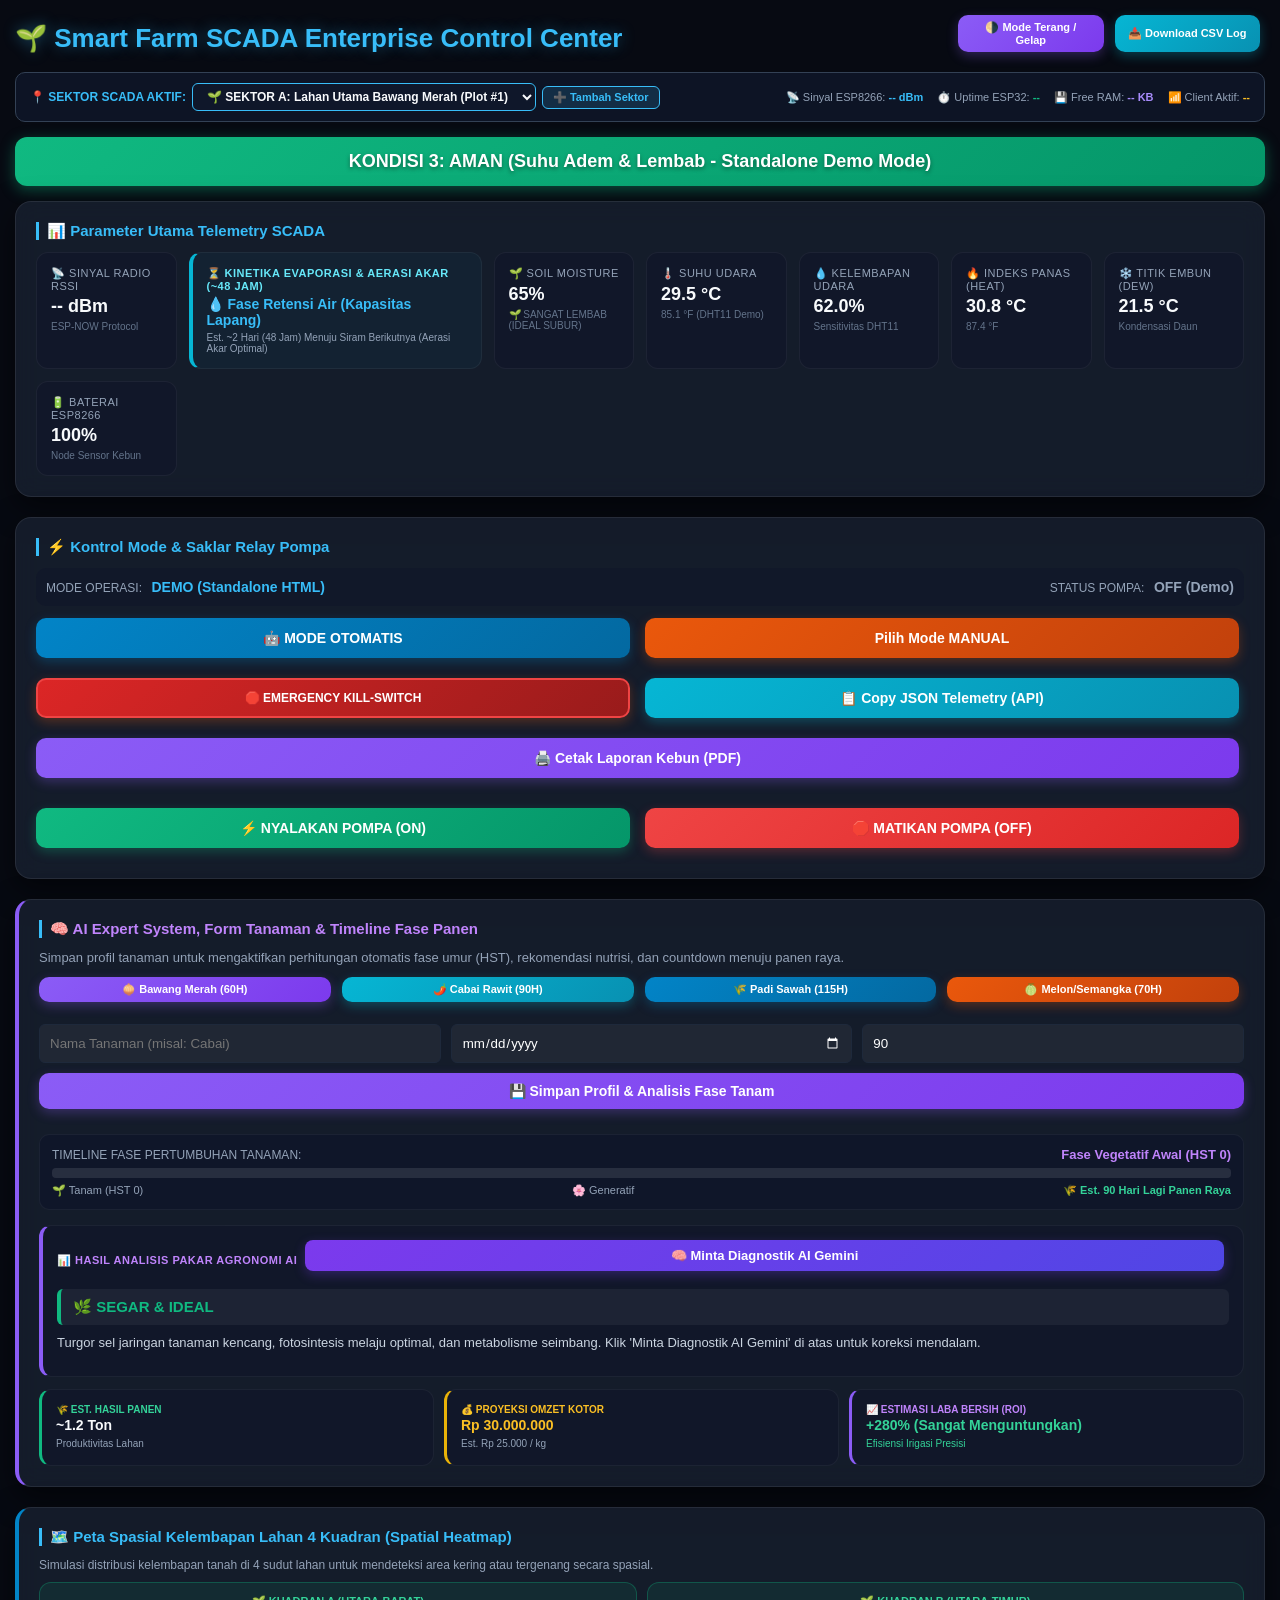
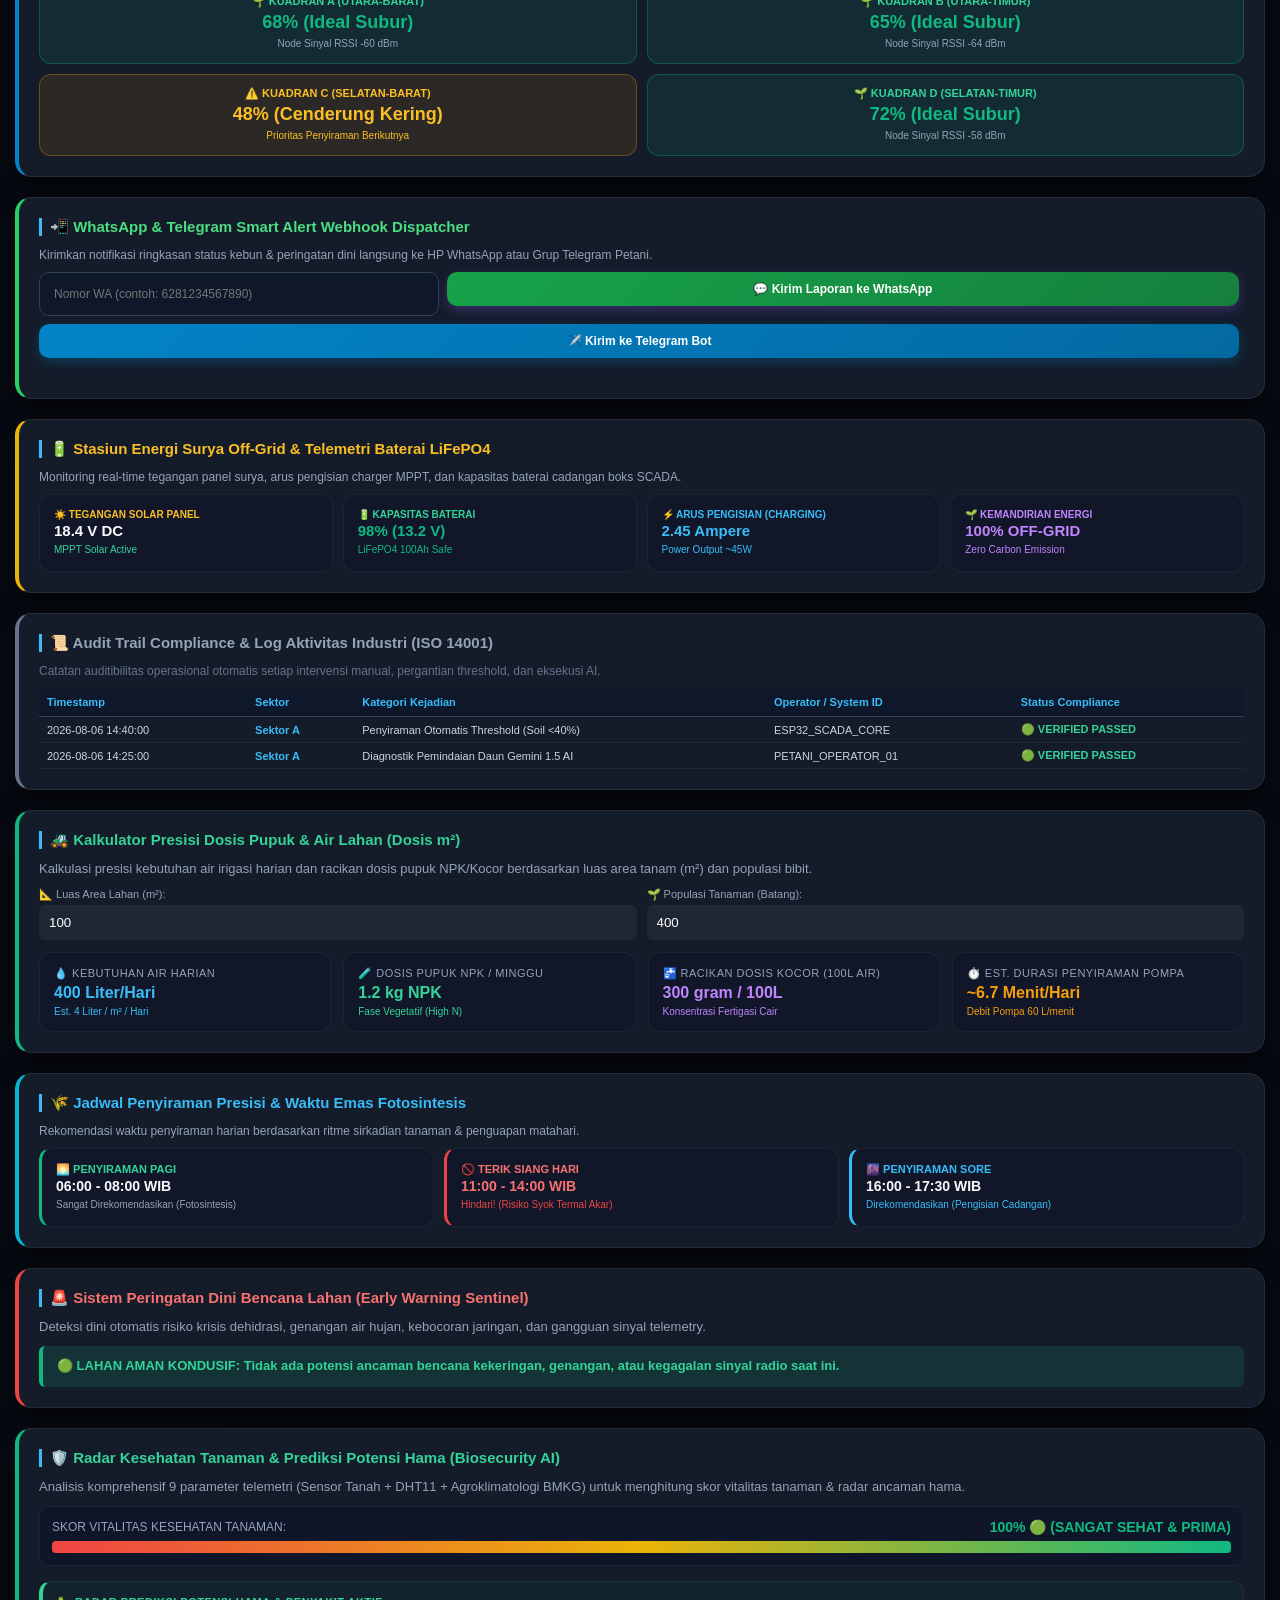
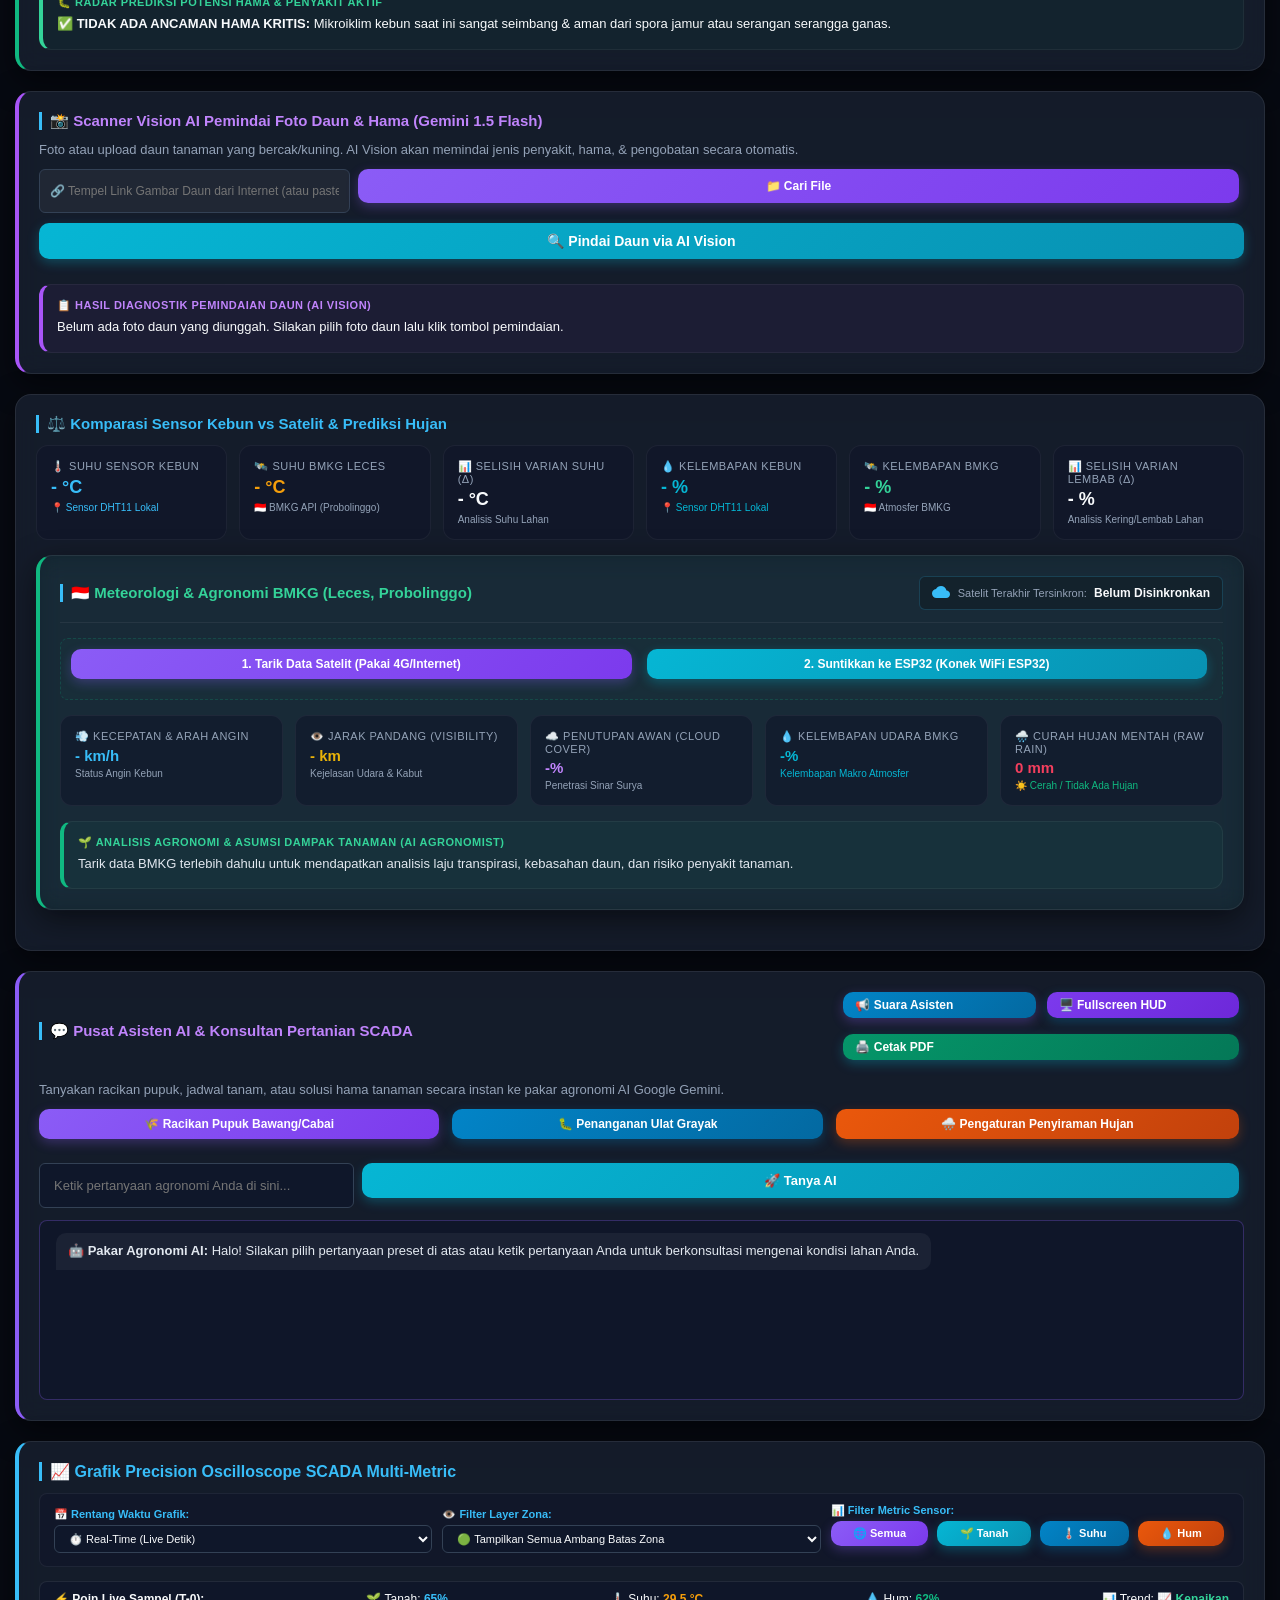
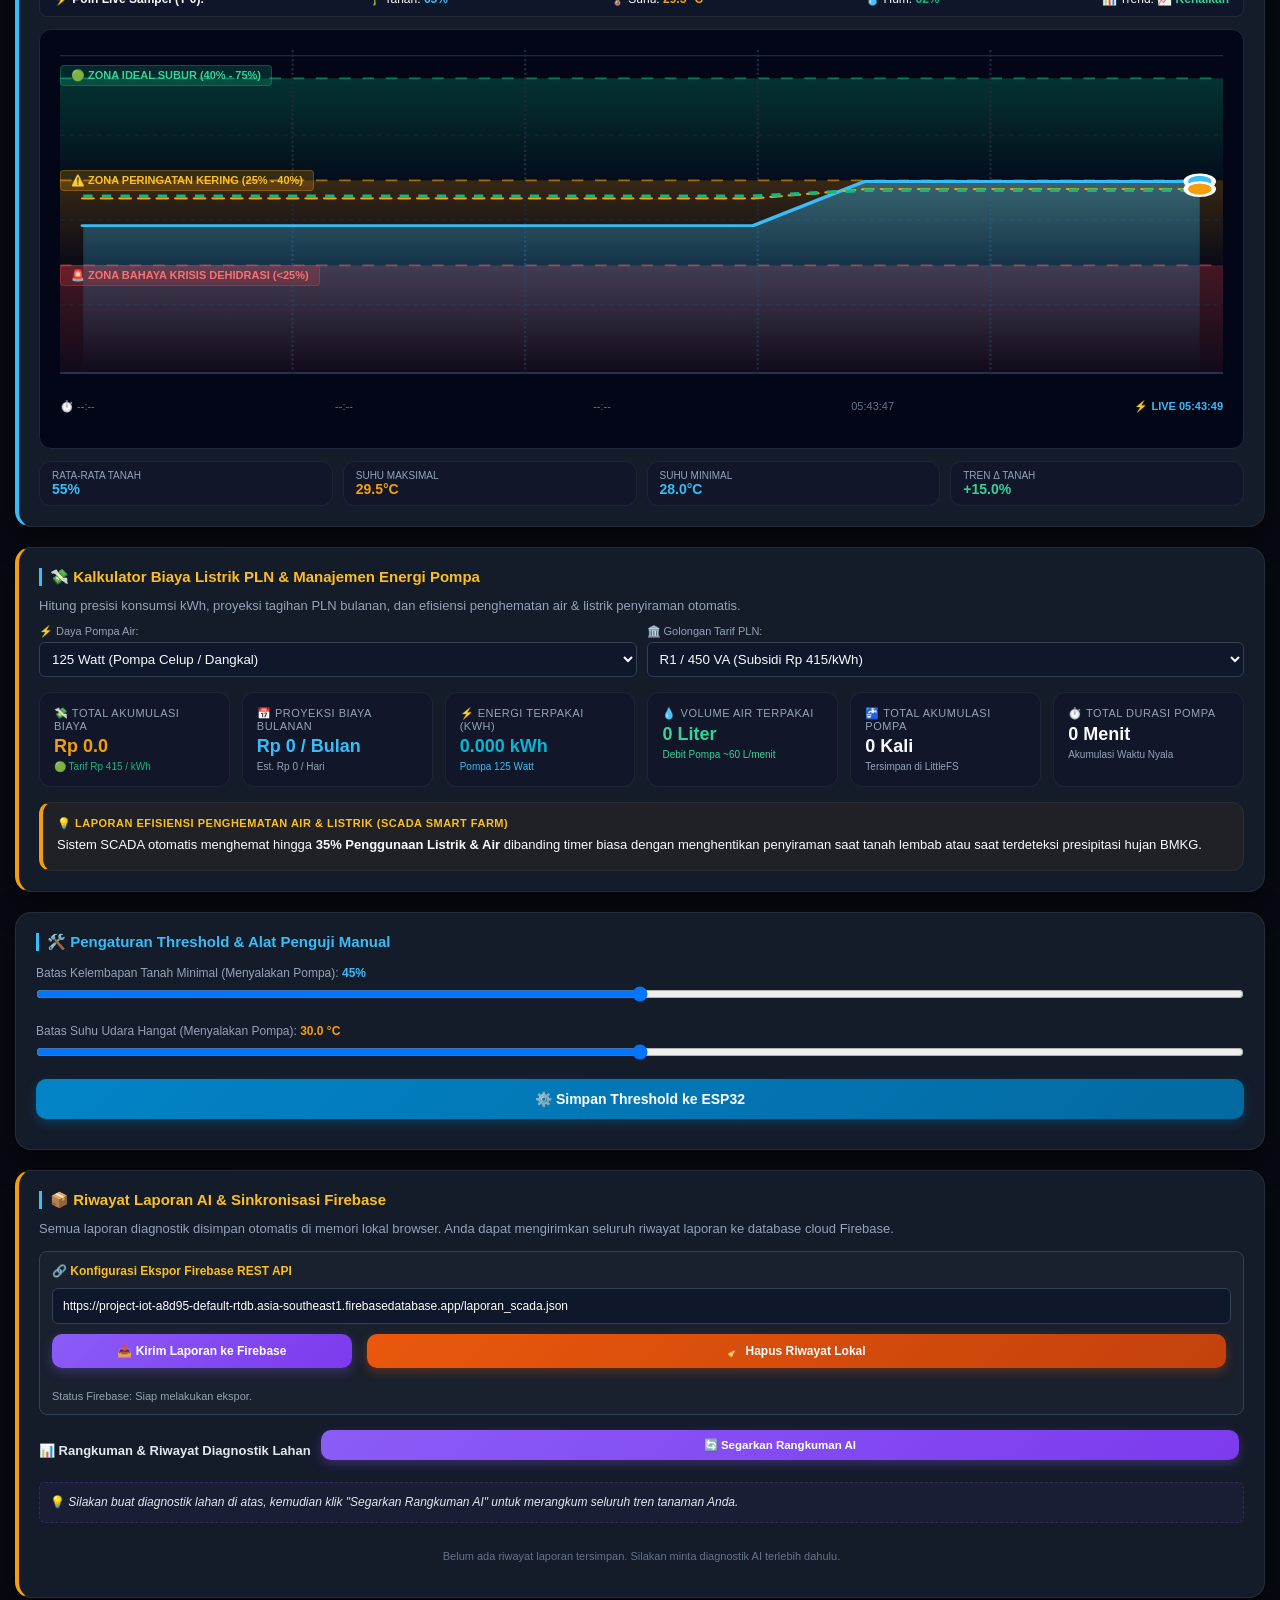
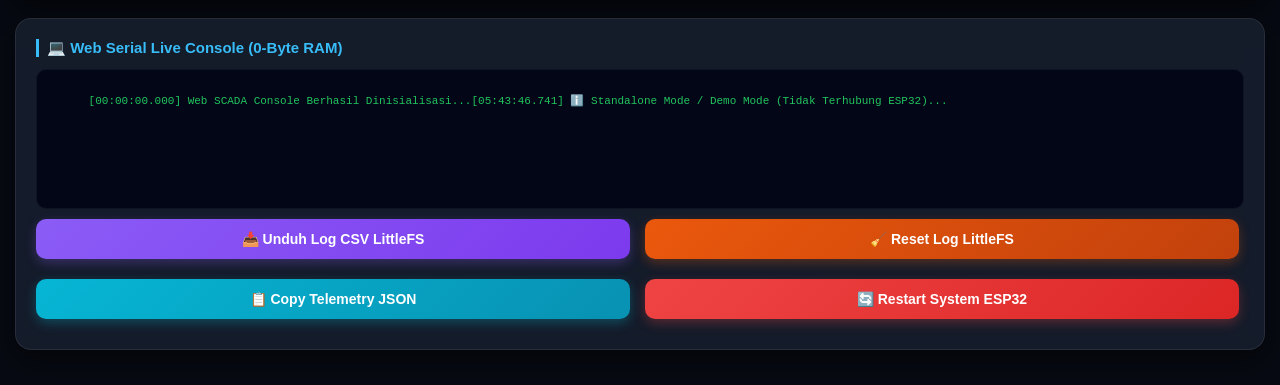
==== esp32_server_receiver/index.html @ 593ab926 "feat: update SCADA chart height, real-time X-axis timestamps, and AI weather comparison" ====
<!DOCTYPE html>
<html lang="id">

<head>
  <meta charset="UTF-8">
  <meta name="viewport" content="width=device-width, initial-scale=1.0">
  <title>Smart Farm SCADA Enterprise Control Center</title>
  <style>
    * {
      box-sizing: border-box;
      margin: 0;
      padding: 0;
      font-family: 'Segoe UI', Tahoma, sans-serif;
    }

    body {
      background: #070a12;
      color: #f8fafc;
      padding: 15px;
    }

    .card {
      background: rgba(30, 41, 59, 0.6);
      backdrop-filter: blur(12px);
      border: 1px solid rgba(255, 255, 255, 0.08);
      padding: 20px;
      border-radius: 16px;
      box-shadow: 0 10px 30px rgba(0, 0, 0, 0.5);
      margin-bottom: 20px;
    }

    h1 {
      color: #38bdf8;
      text-align: center;
      font-size: 26px;
      text-shadow: 0 0 15px rgba(56, 189, 248, 0.4);
      margin-bottom: 15px;
    }

    .value {
      font-size: 26px;
      font-weight: bold;
      color: #38bdf8;
    }

    .status {
      font-size: 18px;
      font-weight: bold;
      padding: 14px;
      border-radius: 12px;
      text-align: center;
      color: white;
      margin-bottom: 15px;
      text-shadow: 0 2px 4px rgba(0, 0, 0, 0.4);
    }

    .aman {
      background: linear-gradient(135deg, #10b981, #059669);
      box-shadow: 0 4px 15px rgba(16, 185, 129, 0.4);
    }

    select option {
      background-color: #0f172a !important;
      color: #f8fafc !important;
      padding: 10px;
    }

    .peringatan {
      background: linear-gradient(135deg, #f59e0b, #d97706);
      box-shadow: 0 4px 15px rgba(245, 158, 11, 0.4);
    }

    .bahaya {
      background: linear-gradient(135deg, #ef4444, #dc2626);
      box-shadow: 0 4px 15px rgba(239, 68, 68, 0.4);
    }

    .btn {
      padding: 12px 18px;
      border: none;
      border-radius: 10px;
      color: white;
      font-size: 14px;
      font-weight: bold;
      cursor: pointer;
      margin-right: 5px;
      margin-bottom: 10px;
      flex: 1 1 calc(50% - 10px);
      min-width: 120px;
      text-align: center;
      transition: all 0.2s;
      text-decoration: none;
      display: inline-block;
    }

    .btn:active {
      transform: scale(0.95);
    }

    .btn-on {
      background: linear-gradient(135deg, #10b981, #059669);
      box-shadow: 0 4px 12px rgba(16, 185, 129, 0.3);
    }

    .btn-off {
      background: linear-gradient(135deg, #ef4444, #dc2626);
      box-shadow: 0 4px 12px rgba(239, 68, 68, 0.3);
    }

    .btn-auto {
      background: linear-gradient(135deg, #0284c7, #0369a1);
      box-shadow: 0 4px 12px rgba(2, 132, 199, 0.3);
    }

    .btn-manual {
      background: linear-gradient(135deg, #ea580c, #c2410c);
      box-shadow: 0 4px 12px rgba(234, 88, 12, 0.3);
    }

    .btn-sat {
      background: linear-gradient(135deg, #8b5cf6, #7c3aed);
      box-shadow: 0 4px 12px rgba(139, 92, 246, 0.3);
    }

    .btn-sync {
      background: linear-gradient(135deg, #06b6d4, #0891b2);
      box-shadow: 0 4px 12px rgba(6, 182, 212, 0.3);
    }

    .stat-grid {
      display: grid;
      grid-template-columns: repeat(auto-fit, minmax(130px, 1fr));
      gap: 12px;
      margin-top: 10px;
    }

    .stat-box {
      background: rgba(15, 23, 42, 0.6);
      padding: 14px;
      border-radius: 12px;
      border: 1px solid rgba(255, 255, 255, 0.05);
    }

    .stat-label {
      font-size: 11px;
      color: #94a3b8;
      text-transform: uppercase;
      letter-spacing: 0.5px;
      margin-bottom: 4px;
    }

    .stat-val {
      font-size: 18px;
      font-weight: bold;
      color: #f8fafc;
    }

    .sub-note {
      font-size: 10px;
      color: #64748b;
      margin-top: 4px;
      display: block;
    }

    .section-title {
      font-size: 15px;
      font-weight: bold;
      color: #38bdf8;
      margin-bottom: 12px;
      border-left: 3px solid #38bdf8;
      padding-left: 8px;
    }

    .flex-container {
      display: flex;
      flex-wrap: wrap;
      gap: 10px;
    }

    .weather-widget {
      display: flex;
      align-items: center;
      gap: 15px;
      background: rgba(15, 23, 42, 0.8);
      padding: 12px;
      border-radius: 12px;
      border: 1px solid rgba(56, 189, 248, 0.2);
      margin-top: 10px;
    }

    .chart-box {
      background: rgba(2, 6, 23, 0.95);
      border-radius: 12px;
      padding: 20px;
      border: 1px solid #1e293b;
      margin-top: 10px;
      height: 380px !important;
      min-height: 380px !important;
      position: relative;
      overflow: hidden;
    }

    #scada-svg-chart {
      width: 100% !important;
      height: 340px !important;
      min-height: 340px !important;
      display: block;
    }

    svg {
      width: 100%;
      height: 100%;
      overflow: visible;
    }

    polyline.line-soil {
      fill: none;
      stroke: #38bdf8;
      stroke-width: 2.5;
      stroke-linecap: round;
      stroke-linejoin: round;
    }

    polyline.line-temp {
      fill: none;
      stroke: #f59e0b;
      stroke-width: 2;
      stroke-linecap: round;
      stroke-linejoin: round;
      stroke-dasharray: 4;
    }

    @keyframes blink {
      0% {
        opacity: 1;
      }

      50% {
        opacity: 0.3;
      }

      100% {
        opacity: 1;
      }
    }

    .waiting-blink {
      animation: blink 1.2s infinite;
      background: linear-gradient(135deg, #f59e0b, #d97706);
    }

    .error-blink {
      animation: blink 0.5s infinite;
      background: linear-gradient(135deg, #ef4444, #991b1b);
    }

    @keyframes rain {
      0% {
        transform: translateY(0);
        opacity: 1;
      }

      100% {
        transform: translateY(6px);
        opacity: 0;
      }
    }

    .rain-drop {
      animation: rain 0.8s infinite linear;
      fill: #38bdf8;
    }

    .sun-icon {
      fill: #f59e0b;
      width: 40px;
      height: 40px;
    }

    .cloud-icon {
      fill: #94a3b8;
      width: 40px;
      height: 40px;
    }

    .progress-bar-bg {
      width: 100%;
      height: 8px;
      background: rgba(255, 255, 255, 0.1);
      border-radius: 4px;
      overflow: hidden;
      margin-top: 4px;
    }

    .progress-bar-fill {
      height: 100%;
      background: linear-gradient(90deg, #38bdf8, #10b981);
      transition: width 0.3s;
    }

    body.light-mode {
      background-color: #f8fafc !important;
      color: #0f172a !important;
    }

    body.light-mode .card {
      background: #ffffff !important;
      color: #0f172a !important;
      border: 1px solid #cbd5e1 !important;
      box-shadow: 0 4px 12px rgba(0, 0, 0, 0.05) !important;
    }

    body.light-mode .stat-box {
      background: #f1f5f9 !important;
      border: 1px solid #cbd5e1 !important;
    }

    body.light-mode .chart-box {
      background: #ffffff !important;
      border: 1px solid #cbd5e1 !important;
    }
  </style>
</head>

<body>
  <div
    style="display:flex; justify-content:space-between; align-items:center; flex-wrap:wrap; gap:10px; margin-bottom:10px;">
    <h1 style="margin:0;">🌱 Smart Farm SCADA Enterprise Control Center</h1>
    <div style="display:flex; gap:6px;">
      <button class="btn btn-sat" onclick="toggleTheme()" style="padding:6px 12px; font-size:11px;">🌗 Mode Terang /
        Gelap</button>
      <button class="btn btn-sync" onclick="exportTelemetryCSV()" style="padding:6px 12px; font-size:11px;">📥 Download
        CSV Log</button>
    </div>
  </div>

  <div
    style="background:rgba(15,23,42,0.8); border:1px solid #334155; padding:10px 14px; border-radius:10px; margin-bottom:15px; display:flex; justify-content:space-between; align-items:center; flex-wrap:wrap; gap:10px;">
    <div
      style="font-size:12px; font-weight:bold; color:#38bdf8; display:flex; align-items:center; flex-wrap:wrap; gap:6px; flex:1;">
      <span style="white-space:nowrap;">📍 SEKTOR SCADA AKTIF:</span>
      <select id="scada-sector-select" onchange="switchSCADASector(this.value)"
        style="background:#0f172a; color:#f8fafc; border:1px solid #38bdf8; padding:5px 10px; border-radius:6px; font-size:12px; font-weight:bold; cursor:pointer;">
        <option value="A">🌱 SEKTOR A: Lahan Utama Bawang Merah (Plot #1)</option>
        <option value="B">🌶️ SEKTOR B: Greenhouse Cabai Rawit (Plot #2)</option>
        <option value="C">🍈 SEKTOR C: Pembibitan Melon (Plot #3)</option>
        <option value="D">🌾 SEKTOR D: Sawah Padi Terbuka (Plot #4)</option>
      </select>
      <button onclick="document.getElementById('add-sector-panel').scrollIntoView({behavior:'smooth'})"
        style="background:rgba(56,189,248,0.15); color:#38bdf8; border:1px solid #38bdf8; padding:4px 10px; border-radius:6px; font-size:11px; font-weight:bold; cursor:pointer;">➕
        Tambah Sektor</button>
    </div>
    <div style="display:flex; gap:14px; font-size:11px; color:#94a3b8; align-items:center; flex-wrap:wrap;">
      <span>📡 Sinyal ESP8266: <b style="color:#38bdf8;" id="top-rssi-val">-- dBm</b></span>
      <span>⏱️ Uptime ESP32: <b style="color:#10b981;" id="top-uptime-val">--</b></span>
      <span>💾 Free RAM: <b style="color:#a78bfa;" id="top-heap-val">-- KB</b></span>
      <span>📶 Client Aktif: <b style="color:#fbbf24;" id="top-clients-val">--</b></span>
    </div>
  </div>

  <div id="status-box" class="status aman">KONDISI 3: AMAN (Suhu Adem & Lembab)</div>

  <div class="card">
    <div class="section-title">📊 Parameter Utama Telemetry SCADA</div>
    <div class="stat-grid">
      <div class="stat-box">
        <div class="stat-label">📡 Sinyal Radio RSSI</div>
        <div class="stat-val" id="rssi-val">-- dBm</div>
        <span class="sub-note" id="rssi-quality">ESP-NOW Protocol</span>
      </div>
      <div class="stat-box"
        style="grid-column: span 2; border-left: 4px solid #06b6d4; background:rgba(6,182,212,0.05);">
        <div class="stat-label" style="color:#67e8f9; font-weight:bold;">⏳ Kinetika Evaporasi & Aerasi Akar (~48 Jam)
        </div>
        <div class="stat-val" id="soil-drying-cycle-val" style="color:#38bdf8; font-size:14px; margin-top:2px;">💧 Fase
          Retensi Air (Kapasitas Lapang)</div>
        <span class="sub-note" id="soil-drying-note" style="color:#94a3b8; margin-top:4px;">Est. ~2 Hari (48 Jam) Menuju
          Siram Berikutnya (Aerasi Akar Optimal)</span>
      </div>
      <div class="stat-box">
        <div class="stat-label">🌱 Soil Moisture</div>
        <div class="stat-val" id="soil-val">--%</div>
        <span class="sub-note" id="soil-cat">Membaca Sensor...</span>
      </div>
      <div class="stat-box">
        <div class="stat-label">🌡️ Suhu Udara</div>
        <div class="stat-val" id="suhu-val">-- &deg;C</div>
        <span class="sub-note" id="suhu-f-val">-- &deg;F (DHT11)</span>
      </div>
      <div class="stat-box">
        <div class="stat-label">💧 Kelembapan Udara</div>
        <div class="stat-val" id="hum-val">--%</div>
        <span class="sub-note">Sensitivitas DHT11</span>
      </div>
      <div class="stat-box">
        <div class="stat-label">🔥 Indeks Panas (Heat)</div>
        <div class="stat-val" id="heat-val">-- &deg;C</div>
        <span class="sub-note" id="heat-f-val">-- &deg;F (Terasa)</span>
      </div>
      <div class="stat-box">
        <div class="stat-label">❄️ Titik Embun (Dew)</div>
        <div class="stat-val" id="dew-val">-- &deg;C</div>
        <span class="sub-note">Kondensasi Daun</span>
      </div>
      <div class="stat-box">
        <div class="stat-label">🔋 Baterai ESP8266</div>
        <div class="stat-val" id="bat-val">--%</div>
        <span class="sub-note">Node Sensor Kebun</span>
      </div>
    </div>
  </div>

  <div class="card">
    <div class="section-title">⚡ Kontrol Mode & Saklar Relay Pompa</div>

    <div
      style="display:flex; justify-content:space-between; align-items:center; margin-bottom:12px; background:rgba(15,23,42,0.6); padding:10px; border-radius:10px;">
      <div>
        <span style="font-size:12px; color:#94a3b8;">MODE OPERASI:</span>
        <b id="mode-text" style="font-size:14px; margin-left:5px;">--</b>
      </div>
      <div>
        <span style="font-size:12px; color:#94a3b8;">STATUS POMPA:</span>
        <b id="relay-text" style="font-size:14px; margin-left:5px;">--</b>
      </div>
    </div>

    <div class="flex-container">
      <button class="btn btn-auto" id="btn-mode-auto" onclick="setMode('auto')">🤖 MODE OTOMATIS</button>
      <button id="btn-mode-manual" class="btn btn-manual" onclick="setMode('manual')">Pilih Mode MANUAL</button>
      <button class="btn btn-manual" onclick="triggerEmergencyKillSwitch()"
        style="padding:10px 16px; font-size:12px; font-weight:bold; background:linear-gradient(135deg, #dc2626, #991b1b); border:2px solid #ef4444; cursor:pointer;">🛑
        EMERGENCY KILL-SWITCH</button>
      <button class="btn btn-sync" onclick="copyTelemetryJSON()">📋 Copy JSON Telemetry (API)</button>
      <button class="btn btn-sat" onclick="window.print()">🖨️ Cetak Laporan Kebun (PDF)</button>
    </div>

    <div id="manual-controls" class="flex-container"
      style="margin-top: 10px; border-t: 1px dashed rgba(255,255,255,0.1); padding-top: 10px;">
      <button class="btn btn-on" onclick="toggleRelay('on')">⚡ NYALAKAN POMPA (ON)</button>
      <button class="btn btn-off" onclick="toggleRelay('off')">🛑 MATIKAN POMPA (OFF)</button>
    </div>
  </div>

  <div class="card" style="border-left: 4px solid #8b5cf6;">
    <div class="section-title" style="color:#c084fc;">🧠 AI Expert System, Form Tanaman & Timeline Fase Panen</div>
    <div style="font-size:13px; color:#94a3b8; margin-bottom:12px;">
      Simpan profil tanaman untuk mengaktifkan perhitungan otomatis fase umur (HST), rekomendasi nutrisi, dan countdown
      menuju panen raya.
    </div>

    <div style="display:flex; gap:6px; flex-wrap:wrap; margin-bottom:12px;">
      <button class="btn btn-sat" onclick="applyCropPreset('🧅 Bawang Merah', 60)"
        style="padding:6px 10px; font-size:11px; flex:1 1 120px; text-align:center;">🧅 Bawang Merah (60H)</button>
      <button class="btn btn-sync" onclick="applyCropPreset('🌶️ Cabai Rawit', 90)"
        style="padding:6px 10px; font-size:11px; flex:1 1 120px; text-align:center;">🌶️ Cabai Rawit (90H)</button>
      <button class="btn btn-auto" onclick="applyCropPreset('🌾 Padi Sawah', 115)"
        style="padding:6px 10px; font-size:11px; flex:1 1 120px; text-align:center;">🌾 Padi Sawah (115H)</button>
      <button class="btn btn-manual" onclick="applyCropPreset('🍈 Melon / Semangka', 70)"
        style="padding:6px 10px; font-size:11px; flex:1 1 120px; text-align:center;">🍈 Melon/Semangka (70H)</button>
    </div>

    <div style="display:flex; flex-wrap:wrap; gap:10px; margin-bottom:10px;">
      <input type="text" id="plant-name" placeholder="Nama Tanaman (misal: Cabai)"
        style="flex:1 1 160px; min-width:140px; padding:10px; border-radius:6px; border:1px solid #1e293b; background:rgba(255,255,255,0.05); color:white; outline:none;">
      <input type="date" id="plant-date"
        style="flex:1 1 160px; min-width:140px; padding:10px; border-radius:6px; border:1px solid #1e293b; background:rgba(255,255,255,0.05); color:white; outline:none; color-scheme:dark;">
      <input type="number" id="plant-harvest-days" placeholder="Total Hari Panen (misal: 90)" value="90"
        style="flex:1 1 140px; min-width:120px; padding:10px; border-radius:6px; border:1px solid #1e293b; background:rgba(255,255,255,0.05); color:white; outline:none;">
    </div>
    <button class="btn btn-sat" onclick="savePlantData()" style="width:100%; font-weight:bold; padding:10px;">💾 Simpan
      Profil & Analisis Fase Tanam</button>

    <div
      style="margin-top:15px; background:rgba(15,23,42,0.8); padding:12px; border-radius:10px; border:1px solid rgba(255,255,255,0.05);">
      <div style="display:flex; justify-content:space-between; align-items:center; margin-bottom:6px;">
        <span style="font-size:12px; color:#94a3b8;">TIMELINE FASE PERTUMBUHAN TANAMAN:</span>
        <b id="crop-phase-badge" style="font-size:13px; color:#c084fc;">Fase Vegetatif Awal (HST 0)</b>
      </div>
      <div class="progress-bar-bg" style="height:10px;">
        <div id="crop-phase-bar" class="progress-bar-fill"
          style="width:0%; background:linear-gradient(90deg, #38bdf8, #8b5cf6, #10b981);"></div>
      </div>
      <div style="display:flex; justify-content:space-between; margin-top:6px; font-size:11px; color:#94a3b8;">
        <span>🌱 Tanam (HST 0)</span>
        <span>🌸 Generatif</span>
        <b id="crop-countdown-text" style="color:#34d399;">🌾 Est. 90 Hari Lagi Panen Raya</b>
      </div>
    </div>

    <div class="stat-box" style="margin-top:15px; border-left: 4px solid #8b5cf6; position: relative;">
      <div
        style="display:flex; justify-content:space-between; align-items:center; margin-bottom:8px; flex-wrap:wrap; gap:8px;">
        <div class="stat-label" style="color:#c084fc; font-weight:bold; margin:0;">📊 Hasil Analisis Pakar Agronomi AI
        </div>
        <button class="btn btn-sat" onclick="askDynamicAgronomyAnalysis()"
          style="padding:8px 16px; font-size:13px; font-weight:bold; cursor:pointer; background:linear-gradient(135deg, #7c3aed, #4f46e5); border:none; border-radius:8px; box-shadow: 0 4px 12px rgba(124, 58, 237, 0.3);">🧠
          Minta Diagnostik AI Gemini</button>
      </div>
      <div class="stat-val" id="ai-expert-result"
        style="font-size:13px; color:#f8fafc; font-weight:normal; line-height:1.6;">Belum ada data tanaman. Silakan isi
        form di atas, lalu klik <b>Minta Diagnostik AI Gemini</b> untuk analisis sensor real-time.</div>
    </div>

    <div style="display:grid; grid-template-columns: repeat(3, 1fr); gap:10px; margin-top:12px;">
      <div class="stat-box" style="border-left:3px solid #10b981;">
        <div style="font-size:10px; color:#34d399; font-weight:bold;">🌾 EST. HASIL PANEN</div>
        <div id="harvest-yield-val" style="font-size:14px; font-weight:bold; color:#f8fafc; margin-top:2px;">~1.2 Ton
        </div>
        <span style="font-size:10px; color:#94a3b8;">Produktivitas Lahan</span>
      </div>
      <div class="stat-box" style="border-left:3px solid #eab308;">
        <div style="font-size:10px; color:#fbbf24; font-weight:bold;">💰 PROYEKSI OMZET KOTOR</div>
        <div id="harvest-revenue-val" style="font-size:14px; font-weight:bold; color:#fbbf24; margin-top:2px;">Rp
          30.000.000</div>
        <span style="font-size:10px; color:#94a3b8;">Est. Rp 25.000 / kg</span>
      </div>
      <div class="stat-box" style="border-left:3px solid #8b5cf6;">
        <div style="font-size:10px; color:#c084fc; font-weight:bold;">📈 ESTIMASI LABA BERSIH (ROI)</div>
        <div id="harvest-profit-val" style="font-size:14px; font-weight:bold; color:#34d399; margin-top:2px;">+280%
          (Sangat Menguntungkan)</div>
        <span style="font-size:10px; color:#34d399;">Efisiensi Irigasi Presisi</span>
      </div>
    </div>
  </div>

  <div class="card" style="border-left: 4px solid #0284c7;">
    <div class="section-title" style="color:#38bdf8;">🗺️ Peta Spasial Kelembapan Lahan 4 Kuadran (Spatial Heatmap)
    </div>
    <div style="font-size:12px; color:#94a3b8; margin-bottom:10px;">
      Simulasi distribusi kelembapan tanah di 4 sudut lahan untuk mendeteksi area kering atau tergenang secara spasial.
    </div>

    <div style="display:grid; grid-template-columns: 1fr 1fr; gap:10px;">
      <div class="stat-box"
        style="background:rgba(16,185,129,0.1); border:1px solid rgba(16,185,129,0.3); text-align:center; padding:12px;">
        <div style="font-size:11px; color:#34d399; font-weight:bold;">🌱 KUADRAN A (UTARA-BARAT)</div>
        <div style="font-size:18px; font-weight:bold; color:#10b981; margin-top:4px;">68% (Ideal Subur)</div>
        <span style="font-size:10px; color:#94a3b8;">Node Sinyal RSSI -60 dBm</span>
      </div>

      <div class="stat-box"
        style="background:rgba(16,185,129,0.1); border:1px solid rgba(16,185,129,0.3); text-align:center; padding:12px;">
        <div style="font-size:11px; color:#34d399; font-weight:bold;">🌱 KUADRAN B (UTARA-TIMUR)</div>
        <div style="font-size:18px; font-weight:bold; color:#10b981; margin-top:4px;">65% (Ideal Subur)</div>
        <span style="font-size:10px; color:#94a3b8;">Node Sinyal RSSI -64 dBm</span>
      </div>

      <div class="stat-box"
        style="background:rgba(245,158,11,0.1); border:1px solid rgba(245,158,11,0.3); text-align:center; padding:12px;">
        <div style="font-size:11px; color:#fbbf24; font-weight:bold;">⚠️ KUADRAN C (SELATAN-BARAT)</div>
        <div style="font-size:18px; font-weight:bold; color:#fbbf24; margin-top:4px;">48% (Cenderung Kering)</div>
        <span style="font-size:10px; color:#fbbf24;">Prioritas Penyiraman Berikutnya</span>
      </div>

      <div class="stat-box"
        style="background:rgba(16,185,129,0.1); border:1px solid rgba(16,185,129,0.3); text-align:center; padding:12px;">
        <div style="font-size:11px; color:#34d399; font-weight:bold;">🌱 KUADRAN D (SELATAN-TIMUR)</div>
        <div style="font-size:18px; font-weight:bold; color:#10b981; margin-top:4px;">72% (Ideal Subur)</div>
        <span style="font-size:10px; color:#94a3b8;">Node Sinyal RSSI -58 dBm</span>
      </div>
    </div>
  </div>

  <div class="card" style="border-left: 4px solid #25d366;">
    <div class="section-title" style="color:#4ade80;">📲 WhatsApp & Telegram Smart Alert Webhook Dispatcher</div>
    <div style="font-size:12px; color:#94a3b8; margin-bottom:10px;">
      Kirimkan notifikasi ringkasan status kebun & peringatan dini langsung ke HP WhatsApp atau Grup Telegram Petani.
    </div>

    <div style="display:flex; gap:8px; flex-wrap:wrap; margin-bottom:10px;">
      <input type="text" id="wa-phone-number" placeholder="Nomor WA (contoh: 6281234567890)"
        style="flex:1 1 200px; padding:10px 14px; border-radius:10px; border:1px solid #334155; background:#0f172a; color:white; font-size:12px; outline:none;">
      <button class="btn btn-sat" onclick="sendWhatsAppAlert()"
        style="padding:10px 16px; font-size:12px; font-weight:bold; background:linear-gradient(135deg, #16a34a, #15803d); border:none; cursor:pointer; border-radius:10px;">💬
        Kirim Laporan ke WhatsApp</button>
      <button class="btn btn-auto" onclick="sendTelegramAlert()"
        style="padding:10px 16px; font-size:12px; font-weight:bold; background:linear-gradient(135deg, #0284c7, #0369a1); border:none; cursor:pointer; border-radius:10px;">✈️
        Kirim ke Telegram Bot</button>
    </div>
  </div>

  <div class="card" style="border-left: 4px solid #eab308;">
    <div class="section-title" style="color:#fbbf24;">🔋 Stasiun Energi Surya Off-Grid & Telemetri Baterai LiFePO4</div>
    <div style="font-size:12px; color:#94a3b8; margin-bottom:10px;">
      Monitoring real-time tegangan panel surya, arus pengisian charger MPPT, dan kapasitas baterai cadangan boks SCADA.
    </div>

    <div style="display:grid; grid-template-columns: repeat(4, 1fr); gap:10px;">
      <div class="stat-box">
        <div style="font-size:10px; color:#fbbf24; font-weight:bold;">☀️ TEGANGAN SOLAR PANEL</div>
        <div style="font-size:15px; font-weight:bold; color:#f8fafc; margin-top:2px;">18.4 V DC</div>
        <span style="font-size:10px; color:#34d399;">MPPT Solar Active</span>
      </div>

      <div class="stat-box">
        <div style="font-size:10px; color:#34d399; font-weight:bold;">🔋 KAPASITAS BATERAI</div>
        <div style="font-size:15px; font-weight:bold; color:#10b981; margin-top:2px;">98% (13.2 V)</div>
        <span style="font-size:10px; color:#10b981;">LiFePO4 100Ah Safe</span>
      </div>

      <div class="stat-box">
        <div style="font-size:10px; color:#38bdf8; font-weight:bold;">⚡ ARUS PENGISIAN (CHARGING)</div>
        <div style="font-size:15px; font-weight:bold; color:#38bdf8; margin-top:2px;">2.45 Ampere</div>
        <span style="font-size:10px; color:#38bdf8;">Power Output ~45W</span>
      </div>

      <div class="stat-box">
        <div style="font-size:10px; color:#c084fc; font-weight:bold;">🌱 KEMANDIRIAN ENERGI</div>
        <div style="font-size:15px; font-weight:bold; color:#c084fc; margin-top:2px;">100% OFF-GRID</div>
        <span style="font-size:10px; color:#c084fc;">Zero Carbon Emission</span>
      </div>
    </div>
  </div>

  <div class="card" style="border-left: 4px solid #64748b;">
    <div class="section-title" style="color:#94a3b8;">📜 Audit Trail Compliance & Log Aktivitas Industri (ISO 14001)
    </div>
    <div style="font-size:12px; color:#64748b; margin-bottom:10px;">
      Catatan auditibilitas operasional otomatis setiap intervensi manual, pergantian threshold, dan eksekusi AI.
    </div>

    <div style="overflow-x:auto;">
      <table style="width:100%; border-collapse:collapse; font-size:11px; color:#cbd5e1; text-align:left;">
        <thead>
          <tr style="background:#0f172a; border-bottom:1px solid #334155; color:#38bdf8;">
            <th style="padding:8px;">Timestamp</th>
            <th style="padding:8px;">Sektor</th>
            <th style="padding:8px;">Kategori Kejadian</th>
            <th style="padding:8px;">Operator / System ID</th>
            <th style="padding:8px;">Status Compliance</th>
          </tr>
        </thead>
        <tbody id="audit-log-body">
          <tr style="border-bottom:1px solid rgba(255,255,255,0.05);">
            <td style="padding:6px 8px;">2026-08-06 14:40:00</td>
            <td style="padding:6px 8px; color:#38bdf8; font-weight:bold;">Sektor A</td>
            <td style="padding:6px 8px;">Penyiraman Otomatis Threshold (Soil &lt;40%)</td>
            <td style="padding:6px 8px;">ESP32_SCADA_CORE</td>
            <td style="padding:6px 8px; color:#34d399; font-weight:bold;">🟢 VERIFIED PASSED</td>
          </tr>
          <tr style="border-bottom:1px solid rgba(255,255,255,0.05);">
            <td style="padding:6px 8px;">2026-08-06 14:25:00</td>
            <td style="padding:6px 8px; color:#38bdf8; font-weight:bold;">Sektor A</td>
            <td style="padding:6px 8px;">Diagnostik Pemindaian Daun Gemini 1.5 AI</td>
            <td style="padding:6px 8px;">PETANI_OPERATOR_01</td>
            <td style="padding:6px 8px; color:#34d399; font-weight:bold;">🟢 VERIFIED PASSED</td>
          </tr>
        </tbody>
      </table>
    </div>
  </div>

  <div class="card" style="border-left: 4px solid #10b981;">
    <div class="section-title" style="color:#34d399;">🚜 Kalkulator Presisi Dosis Pupuk & Air Lahan (Dosis m²)</div>
    <div style="font-size:13px; color:#94a3b8; margin-bottom:12px;">
      Kalkulasi presisi kebutuhan air irigasi harian dan racikan dosis pupuk NPK/Kocor berdasarkan luas area tanam (m²)
      dan populasi bibit.
    </div>

    <div style="display:grid; grid-template-columns: 1fr 1fr; gap:10px; margin-bottom:12px;">
      <div>
        <span style="font-size:11px; color:#94a3b8; display:block; margin-bottom:4px;">📐 Luas Area Lahan (m²):</span>
        <input type="number" id="land-area" placeholder="Luas m² (misal: 100)" value="100"
          oninput="recalculateFertilizer()"
          style="width:100%; padding:9px; border-radius:6px; border:1px solid #1e293b; background:rgba(255,255,255,0.05); color:white; outline:none;">
      </div>
      <div>
        <span style="font-size:11px; color:#94a3b8; display:block; margin-bottom:4px;">🌱 Populasi Tanaman
          (Batang):</span>
        <input type="number" id="plant-population" placeholder="Populasi (misal: 400)" value="400"
          oninput="recalculateFertilizer()"
          style="width:100%; padding:9px; border-radius:6px; border:1px solid #1e293b; background:rgba(255,255,255,0.05); color:white; outline:none;">
      </div>
    </div>

    <div class="stat-grid">
      <div class="stat-box">
        <div class="stat-label">💧 Kebutuhan Air Harian</div>
        <div class="stat-val" id="land-water-val" style="color:#38bdf8; font-size:16px;">400 Liter/Hari</div>
        <span class="sub-note" style="color:#38bdf8;">Est. 4 Liter / m² / Hari</span>
      </div>

      <div class="stat-box">
        <div class="stat-label">🧪 Dosis Pupuk NPK / Minggu</div>
        <div class="stat-val" id="fertilizer-npk-val" style="color:#34d399; font-size:16px;">1.2 kg NPK</div>
        <span class="sub-note" id="npk-type-note" style="color:#34d399;">Fase Vegetatif (High N)</span>
      </div>

      <div class="stat-box">
        <div class="stat-label">🚰 Racikan Dosis Kocor (100L Air)</div>
        <div class="stat-val" id="fertilizer-kocor-val" style="color:#c084fc; font-size:16px;">300 gram / 100L</div>
        <span class="sub-note" id="fertilizer-kocor-val" style="color:#c084fc;">Konsentrasi Fertigasi Cair</span>
      </div>

      <div class="stat-box">
        <div class="stat-label">⏱️ Est. Durasi Penyiraman Pompa</div>
        <div class="stat-val" id="irrigation-time-val" style="color:#f59e0b; font-size:16px;">~6.7 Menit/Hari</div>
        <span class="sub-note" id="irrigation-time-val" style="color:#f59e0b;">Debit Pompa 60 L/menit</span>
      </div>
    </div>
  </div>

  <div class="card" style="border-left: 4px solid #06b6d4;">
    <div class="section-title" style="color:#38bdf8;">🌾 Jadwal Penyiraman Presisi & Waktu Emas Fotosintesis</div>
    <div style="font-size:12px; color:#94a3b8; margin-bottom:10px;">
      Rekomendasi waktu penyiraman harian berdasarkan ritme sirkadian tanaman & penguapan matahari.
    </div>

    <div style="display:grid; grid-template-columns: repeat(3, 1fr); gap:10px;">
      <div class="stat-box" style="border-left:3px solid #10b981;">
        <div style="font-size:11px; color:#34d399; font-weight:bold;">🌅 PENYIRAMAN PAGI</div>
        <div style="font-size:14px; font-weight:bold; color:#f8fafc; margin-top:2px;">06:00 - 08:00 WIB</div>
        <span style="font-size:10px; color:#94a3b8;">Sangat Direkomendasikan (Fotosintesis)</span>
      </div>

      <div class="stat-box" style="border-left:3px solid #ef4444;">
        <div style="font-size:11px; color:#f87171; font-weight:bold;">🚫 TERIK SIANG HARI</div>
        <div style="font-size:14px; font-weight:bold; color:#f87171; margin-top:2px;">11:00 - 14:00 WIB</div>
        <span style="font-size:10px; color:#ef4444;">Hindari! (Risiko Syok Termal Akar)</span>
      </div>

      <div class="stat-box" style="border-left:3px solid #38bdf8;">
        <div style="font-size:11px; color:#38bdf8; font-weight:bold;">🌆 PENYIRAMAN SORE</div>
        <div style="font-size:14px; font-weight:bold; color:#f8fafc; margin-top:2px;">16:00 - 17:30 WIB</div>
        <span style="font-size:10px; color:#38bdf8;">Direkomendasikan (Pengisian Cadangan)</span>
      </div>
    </div>
  </div>

  <div class="card" style="border-left: 4px solid #ef4444;">
    <div class="section-title" style="color:#f87171;">🚨 Sistem Peringatan Dini Bencana Lahan (Early Warning Sentinel)
    </div>
    <div style="font-size:13px; color:#94a3b8; margin-bottom:12px;">
      Deteksi dini otomatis risiko krisis dehidrasi, genangan air hujan, kebocoran jaringan, dan gangguan sinyal
      telemetry.
    </div>

    <div id="disaster-warning-box" style="font-size:13px; color:#f8fafc; line-height:1.6;">
      <div
        style="padding:10px 14px; background:rgba(16,185,129,0.15); border-left:4px solid #10b981; border-radius:6px; color:#34d399; font-weight:bold;">
        🟢 LAHAN AMAN KONDUSIF: Tidak ada potensi ancaman bencana kekeringan, genangan, atau kegagalan sinyal radio saat
        ini.
      </div>
    </div>
  </div>

  <div class="card" style="border-left: 4px solid #10b981;">
    <div class="section-title" style="color:#34d399;">🛡️ Radar Kesehatan Tanaman & Prediksi Potensi Hama (Biosecurity
      AI)</div>
    <div style="font-size:13px; color:#94a3b8; margin-bottom:12px;">
      Analisis komprehensif 9 parameter telemetri (Sensor Tanah + DHT11 + Agroklimatologi BMKG) untuk menghitung skor
      vitalitas tanaman & radar ancaman hama.
    </div>

    <div
      style="margin-bottom:15px; background:rgba(15,23,42,0.8); padding:12px; border-radius:10px; border:1px solid rgba(255,255,255,0.05);">
      <div style="display:flex; justify-content:space-between; align-items:center; margin-bottom:6px;">
        <span style="font-size:12px; color:#94a3b8;">SKOR VITALITAS KESEHATAN TANAMAN:</span>
        <b id="plant-health-score-badge" style="font-size:14px; color:#10b981;">100% (SEHAT PRIMA)</b>
      </div>
      <div class="progress-bar-bg" style="height:12px;">
        <div id="plant-health-score-bar" class="progress-bar-fill"
          style="width:100%; background:linear-gradient(90deg, #ef4444, #eab308, #10b981);"></div>
      </div>
    </div>

    <div class="stat-box" style="border-left: 4px solid #34d399; background:rgba(16,185,129,0.05);">
      <div class="stat-label" style="color:#34d399; font-weight:bold; margin-bottom:5px;">🐛 Radar Prediksi Potensi Hama
        & Penyakit Aktif</div>
      <div id="pest-radar-result" style="font-size:13px; color:#f8fafc; line-height:1.6;">
        Tarik data BMKG dan perbarui sensor untuk mengaktifkan radar prediksi hama mikroiklim.
      </div>
    </div>
  </div>

  <div class="card" style="border-left: 4px solid #a855f7;">
    <div class="section-title" style="color:#c084fc;">📸 Scanner Vision AI Pemindai Foto Daun & Hama (Gemini 1.5 Flash)
    </div>
    <div style="font-size:13px; color:#94a3b8; margin-bottom:12px;">
      Foto atau upload daun tanaman yang bercak/kuning. AI Vision akan memindai jenis penyakit, hama, & pengobatan
      secara otomatis.
    </div>

    <div style="display:flex; flex-direction:column; gap:10px; margin-bottom:15px;">
      <div style="display:flex; gap:8px;">
        <input type="text" id="leaf-url-input"
          placeholder="🔗 Tempel Link Gambar Daun dari Internet (atau paste Ctrl+V langsung di halaman)"
          style="padding:10px; border-radius:6px; border:1px solid #334155; background:rgba(255,255,255,0.05); color:white; outline:none; flex:1; font-size:12px;"
          oninput="handleLeafImageUrl(this.value)">
        <button class="btn btn-sat" onclick="document.getElementById('leaf-file-input').click()"
          style="padding:10px; font-size:12px;">📁 Cari File</button>
      </div>
      <input type="file" id="leaf-file-input" accept="image/*" style="display:none;"
        onchange="handleLeafImageSelect(event)">
      <button class="btn btn-sync" onclick="analyzeLeafVisionAI()"
        style="width:100%; padding:10px; font-weight:bold;">🔍 Pindai Daun via AI Vision</button>
    </div>

    <div id="leaf-img-preview-container" style="display:none; text-align:center; margin-bottom:15px;">
      <img id="leaf-img-preview" style="max-width:100%; max-height:220px; border-radius:8px; border:2px solid #a855f7;"
        src="">
    </div>

    <div class="stat-box" style="border-left: 4px solid #a855f7; background:rgba(168,85,247,0.05);">
      <div class="stat-label" style="color:#c084fc; font-weight:bold; margin-bottom:5px;">📋 Hasil Diagnostik Pemindaian
        Daun (AI Vision)</div>
      <div id="leaf-ai-result" style="font-size:13px; color:#f8fafc; line-height:1.6;">
        Belum ada foto daun yang diunggah. Silakan pilih foto daun lalu klik tombol pemindaian.
      </div>
    </div>
  </div>

  <div class="card">
    <div class="section-title">⚖️ Komparasi Sensor Kebun vs Satelit & Prediksi Hujan</div>
    <div class="stat-grid">
      <div class="stat-box">
        <div class="stat-label">🌡️ Suhu Sensor Kebun</div>
        <div class="stat-val" id="comp-dht-temp" style="color:#38bdf8;">- &deg;C</div>
        <span class="sub-note" style="color:#38bdf8;">📍 Sensor DHT11 Lokal</span>
      </div>
      <div class="stat-box">
        <div class="stat-label">🛰️ Suhu BMKG Leces</div>
        <div class="stat-val" id="comp-sat-temp" style="color:#f59e0b;">- &deg;C</div>
        <span class="sub-note" style="color:#94a3b8;">🇮🇩 BMKG API (Probolinggo)</span>
      </div>
      <div class="stat-box">
        <div class="stat-label">📊 Selisih Varian Suhu (Δ)</div>
        <div class="stat-val" id="comp-diff-temp">- &deg;C</div>
        <span class="sub-note" id="diff-note" style="color:#94a3b8;">Analisis Suhu Lahan</span>
      </div>

      <div class="stat-box">
        <div class="stat-label">💧 Kelembapan Kebun</div>
        <div class="stat-val" id="comp-dht-hum" style="color:#06b6d4;">- %</div>
        <span class="sub-note" style="color:#06b6d4;">📍 Sensor DHT11 Lokal</span>
      </div>
      <div class="stat-box">
        <div class="stat-label">🛰️ Kelembapan BMKG</div>
        <div class="stat-val" id="comp-sat-hum" style="color:#34d399;">- %</div>
        <span class="sub-note" style="color:#94a3b8;">🇮🇩 Atmosfer BMKG</span>
      </div>
      <div class="stat-box">
        <div class="stat-label">📊 Selisih Varian Lembab (Δ)</div>
        <div class="stat-val" id="comp-diff-hum">- %</div>
        <span class="sub-note" id="diff-hum-note" style="color:#94a3b8;">Analisis Kering/Lembab Lahan</span>
      </div>
    </div>

    <div class="card" style="border-left: 4px solid #10b981; margin-top: 15px; background: rgba(16, 185, 129, 0.05);">
      <div
        style="display:flex; justify-content:space-between; align-items:center; flex-wrap:wrap; gap:12px; margin-bottom:15px; border-bottom:1px solid rgba(255,255,255,0.06); padding-bottom:12px;">
        <div class="section-title" style="color:#34d399; margin:0;">🇮🇩 Meteorologi & Agronomi BMKG (Leces,
          Probolinggo)</div>

        <!-- Integrated Sync Widget -->
        <div class="weather-widget"
          style="margin:0; padding:6px 12px; background:rgba(0,0,0,0.2); border-radius:6px; display:flex; align-items:center; gap:8px; font-size:11px;">
          <div id="weather-icon">
            <svg class="cloud-icon" viewBox="0 0 24 24" style="width:18px; height:18px;">
              <path fill="#38bdf8"
                d="M19.35 10.04C18.67 6.59 15.64 4 12 4 9.11 4 6.6 5.64 5.35 8.04 2.34 8.36 0 10.91 0 14c0 3.31 2.69 6 6 6h13c2.76 0 5-2.24 5-5 0-2.64-2.05-4.78-4.65-4.96z" />
            </svg>
          </div>
          <div>
            <span style="color:#94a3b8;">Satelit Terakhir Tersinkron:</span>
            <b id="sat-info" style="color:#f8fafc; font-size:12px; margin-left:4px;">Belum Disinkronkan</b>
          </div>
        </div>
      </div>

      <!-- Sync Action Buttons -->
      <div
        style="display:flex; gap:10px; flex-wrap:wrap; margin-bottom:15px; background:rgba(16,185,129,0.03); padding:10px; border-radius:8px; border:1px dashed rgba(16,185,129,0.2);">
        <button class="btn btn-sat" onclick="fetchSatelliteData()"
          style="flex:1; padding:8px; font-size:12px; font-weight:bold;">1. Tarik Data Satelit (Pakai
          4G/Internet)</button>
        <button class="btn btn-sync" onclick="pushDataToESP()"
          style="flex:1; padding:8px; font-size:12px; font-weight:bold;">2. Suntikkan ke ESP32 (Konek WiFi
          ESP32)</button>
      </div>

      <!-- BMKG Stats Grid -->
      <div class="stat-grid">
        <div class="stat-box">
          <div class="stat-label">💨 Kecepatan & Arah Angin</div>
          <div class="stat-val" id="bmkg-wind-val" style="color:#38bdf8; font-size:15px;">- km/h</div>
          <span class="sub-note" id="bmkg-wind-note" style="color:#94a3b8;">Status Angin Kebun</span>
        </div>
        <div class="stat-box">
          <div class="stat-label">👁️ Jarak Pandang (Visibility)</div>
          <div class="stat-val" id="bmkg-vs-val" style="color:#eab308; font-size:15px;">- km</div>
          <span class="sub-note" id="bmkg-vs-note" style="color:#94a3b8;">Kejelasan Udara & Kabut</span>
        </div>
        <div class="stat-box">
          <div class="stat-label">☁️ Penutupan Awan (Cloud Cover)</div>
          <div class="stat-val" id="bmkg-tcc-val" style="color:#c084fc; font-size:15px;">-%</div>
          <span class="sub-note" id="bmkg-tcc-note" style="color:#94a3b8;">Penetrasi Sinar Surya</span>
        </div>
        <div class="stat-box">
          <div class="stat-label">💧 Kelembapan Udara BMKG</div>
          <div class="stat-val" id="bmkg-hu-val" style="color:#06b6d4; font-size:15px;">-%</div>
          <span class="sub-note" id="bmkg-hu-note" style="color:#06b6d4;">Kelembapan Makro Atmosfer</span>
        </div>
        <div class="stat-box">
          <div class="stat-label">🌧️ Curah Hujan Mentah (Raw Rain)</div>
          <div class="stat-val" id="bmkg-rain-val" style="color:#f43f5e; font-size:15px;">0 mm</div>
          <span class="sub-note" id="bmkg-rain-note" style="color:#10b981;">☀️ Cerah / Tidak Ada Hujan</span>
        </div>
      </div>

      <div class="stat-box" style="margin-top:15px; border-left: 4px solid #10b981; background:rgba(16,185,129,0.05);">
        <div class="stat-label" style="color:#34d399; font-weight:bold; margin-bottom:5px;">🌱 Analisis Agronomi &
          Asumsi Dampak Tanaman (AI Agronomist)</div>
        <div id="bmkg-agronomy-advisor" style="font-size:13px; color:#e2e8f0; line-height:1.6;">
          Tarik data BMKG terlebih dahulu untuk mendapatkan analisis laju transpirasi, kebasahan daun, dan risiko
          penyakit tanaman.
        </div>
      </div>
    </div>
  </div>

  <div class="card" style="border-left: 4px solid #8b5cf6;">
    <div
      style="display:flex; justify-content:space-between; align-items:center; flex-wrap:wrap; gap:10px; margin-bottom:12px;">
      <div class="section-title" style="color:#c084fc; margin:0;">💬 Pusat Asisten AI & Konsultan Pertanian SCADA</div>
      <div style="display:flex; gap:6px; flex-wrap:wrap;">
        <button class="btn btn-sat" onclick="speakSCADAStatus()"
          style="padding:6px 12px; font-size:12px; font-weight:bold; display:inline-flex; align-items:center; gap:6px; background:linear-gradient(135deg, #0284c7, #0369a1); border:none; cursor:pointer;">📢
          Suara Asisten</button>
        <button class="btn btn-auto" onclick="toggleSCADAFullscreen()"
          style="padding:6px 12px; font-size:12px; font-weight:bold; display:inline-flex; align-items:center; gap:6px; background:linear-gradient(135deg, #7c3aed, #6d28d9); border:none; cursor:pointer;">🖥️
          Fullscreen HUD</button>
        <button class="btn btn-sync" onclick="window.print()"
          style="padding:6px 12px; font-size:12px; font-weight:bold; display:inline-flex; align-items:center; gap:6px; background:linear-gradient(135deg, #059669, #047857); border:none; cursor:pointer;">🖨️
          Cetak PDF</button>
      </div>
    </div>

    <div style="font-size:13px; color:#94a3b8; margin-bottom:12px;">
      Tanyakan racikan pupuk, jadwal tanam, atau solusi hama tanaman secara instan ke pakar agronomi AI Google Gemini.
    </div>

    <div style="display:flex; gap:8px; flex-wrap:wrap; margin-bottom:14px;">
      <button class="btn btn-sat"
        onclick="askAgronomyAIChat('Bagaimana racikan pupuk NPK dan kocor terbaik untuk tanaman bawang merah/cabai agar buah lebat?')"
        style="padding:8px 14px; font-size:12px; font-weight:bold; flex:1 1 auto; min-width:140px; text-align:center;">🌾
        Racikan Pupuk Bawang/Cabai</button>
      <button class="btn btn-auto"
        onclick="askAgronomyAIChat('Bagaimana cara mengatasi hama ulat grayak dan kutu daun thrips pada musim kemarau?')"
        style="padding:8px 14px; font-size:12px; font-weight:bold; flex:1 1 auto; min-width:140px; text-align:center;">🐛
        Penanganan Ulat Grayak</button>
      <button class="btn btn-manual"
        onclick="askAgronomyAIChat('Bagaimana pengaturan penyiraman otomatis SCADA saat curah hujan tinggi agar akar tidak pembusukan?')"
        style="padding:8px 14px; font-size:12px; font-weight:bold; flex:1 1 auto; min-width:140px; text-align:center;">🌧️
        Pengaturan Penyiraman Hujan</button>
    </div>

    <div style="display:flex; gap:8px; margin-bottom:12px;">
      <input type="text" id="ai-custom-prompt" placeholder="Ketik pertanyaan agronomi Anda di sini..."
        style="flex:1; padding:10px 14px; background:#0f172a; color:#f8fafc; border:1px solid #334155; border-radius:6px; font-size:13px;"
        onkeypress="if(event.key==='Enter') askAgronomyAIChat(this.value)">
      <button class="btn btn-sync" onclick="askAgronomyAIChat(document.getElementById('ai-custom-prompt').value)"
        style="padding:10px 18px; font-size:13px; font-weight:bold;">🚀 Tanya AI</button>
    </div>

    <div id="ai-chat-response"
      style="padding:12px 16px; background:rgba(15,23,42,0.8); border:1px solid rgba(139,92,246,0.3); border-radius:8px; font-size:13px; color:#e2e8f0; min-height:180px; max-height:350px; overflow-y:auto; line-height:1.6; display:flex; flex-direction:column; gap:12px;">
      <div
        style="align-self:flex-start; background:rgba(255,255,255,0.05); padding:8px 12px; border-radius:10px 10px 10px 0; max-width:85%;">
        🤖 <b>Pakar Agronomi AI:</b> Halo! Silakan pilih pertanyaan preset di atas atau ketik pertanyaan Anda untuk
        berkonsultasi mengenai kondisi lahan Anda.
      </div>
    </div>
  </div>



  <div class="card" style="border-left: 4px solid #38bdf8;">
    <div class="section-title" style="color:#38bdf8; margin-bottom:12px; font-size:16px;">📈 Grafik Precision
      Oscilloscope SCADA Multi-Metric</div>

    <div
      style="display:flex; gap:10px; flex-wrap:wrap; align-items:center; margin-bottom:14px; background:rgba(15,23,42,0.6); padding:10px 14px; border-radius:8px; border:1px solid rgba(255,255,255,0.06);">
      <div style="flex:1 1 180px;">
        <label style="font-size:11px; color:#38bdf8; font-weight:bold; display:block; margin-bottom:4px;">📅 Rentang
          Waktu Grafik:</label>
        <select id="chart-time-range" onchange="setChartTimeRange(this.value)"
          style="background:#0f172a; color:#f8fafc; border:1px solid #334155; padding:6px 10px; border-radius:6px; font-size:11px; width:100%; cursor:pointer;">
          <option value="realtime">⏱️ Real-Time (Live Detik)</option>
          <option value="daily">📅 Harian (24 Jam Terakhir)</option>
          <option value="weekly">📅 Mingguan (7 Hari Terakhir)</option>
          <option value="monthly">📅 Bulanan (30 Hari Terakhir)</option>
        </select>
      </div>

      <div style="flex:1 1 180px;">
        <label style="font-size:11px; color:#38bdf8; font-weight:bold; display:block; margin-bottom:4px;">👁️ Filter
          Layer Zona:</label>
        <select id="zone-filter-select" onchange="setZoneFilter(this.value)"
          style="background:#0f172a; color:#f8fafc; border:1px solid #334155; padding:6px 10px; border-radius:6px; font-size:11px; width:100%; cursor:pointer;">
          <option value="all">🟢 Tampilkan Semua Ambang Batas Zona</option>
          <option value="ideal">🟢 Hanya Zona Ideal (40% - 75%)</option>
          <option value="warning">⚠️ Hanya Zona Peringatan (25% - 40%)</option>
          <option value="danger">🔴 Hanya Zona Bahaya (< 25%)</option>
          <option value="none" style="background:#0f172a; color:#94a3b8;">🙈 Sembunyikan Semua Zona (Clean View)
          </option>
        </select>
      </div>

      <div style="flex:1 1 200px;">
        <label style="font-size:11px; color:#38bdf8; font-weight:bold; display:block; margin-bottom:4px;">📊 Filter
          Metric
          Sensor:</label>
        <div style="display:flex; gap:4px; flex-wrap:wrap;">
          <button class="btn btn-sat" onclick="setChartFilter('all')"
            style="padding:6px 8px; font-size:11px; flex:1 1 auto; min-width:65px; text-align:center;">🌐 Semua</button>
          <button class="btn btn-sync" onclick="setChartFilter('soil')"
            style="padding:6px 8px; font-size:11px; flex:1 1 auto; min-width:65px; text-align:center;">🌱 Tanah</button>
          <button class="btn btn-auto" onclick="setChartFilter('temp')"
            style="padding:6px 8px; font-size:11px; flex:1 1 auto; min-width:65px; text-align:center;">🌡️ Suhu</button>
          <button class="btn btn-manual" onclick="setChartFilter('hum')"
            style="padding:6px 8px; font-size:11px; flex:1 1 auto; min-width:65px; text-align:center;">💧 Hum</button>
        </div>
      </div>
    </div>

    <div id="chart-live-inspector"
      style="margin-bottom:12px; padding:10px 14px; background:rgba(15,23,42,0.8); border:1px solid rgba(255,255,255,0.08); border-radius:8px; display:flex; justify-content:space-between; align-items:center; font-size:12px; flex-wrap:wrap; gap:8px;">
      <span>⚡ <b>Poin Live Sampel (T-0):</b></span>
      <span>🌱 Tanah: <b id="insp-soil" style="color:#38bdf8;">--%</b></span>
      <span>🌡️ Suhu: <b id="insp-temp" style="color:#f59e0b;">-- °C</b></span>
      <span>💧 Hum: <b id="insp-hum" style="color:#10b981;">--%</b></span>
      <span>📊 Trend: <b id="insp-delta" style="color:#34d399;">🟢 Stabil</b></span>
    </div>

    <div class="chart-box"
      style="position:relative; background:rgba(2,6,23,0.95); border-radius:12px; padding:20px; border:1px solid #1e293b; height:420px !important; min-height:420px !important; overflow:hidden;">
      <div id="badge-zone-ideal"
        style="position:absolute; top:35px; left:20px; font-size:11px; font-weight:bold; color:#34d399; background:rgba(16,185,129,0.2); padding:3px 10px; border-radius:4px; border:1px solid rgba(16,185,129,0.3); pointer-events:none; z-index:5;">
        🟢 ZONA IDEAL SUBUR (40% - 75%)
      </div>
      <div id="badge-zone-warning"
        style="position:absolute; top:140px; left:20px; font-size:11px; font-weight:bold; color:#fbbf24; background:rgba(245,158,11,0.2); padding:3px 10px; border-radius:4px; border:1px solid rgba(245,158,11,0.3); pointer-events:none; z-index:5;">
        ⚠️ ZONA PERINGATAN KERING (25% - 40%)
      </div>
      <div id="badge-zone-danger"
        style="position:absolute; top:235px; left:20px; font-size:11px; font-weight:bold; color:#f87171; background:rgba(239,68,68,0.2); padding:3px 10px; border-radius:4px; border:1px solid rgba(239,68,68,0.3); pointer-events:none; z-index:5;">
        🚨 ZONA BAHAYA KRISIS DEHIDRASI (&lt;25%)
      </div>

      <svg id="scada-svg-chart" viewBox="0 0 500 300" preserveAspectRatio="none"
        style="width:100% !important; height:340px !important; min-height:340px !important; display:block;">
        <defs>
          <linearGradient id="idealZoneGrad" x1="0" y1="0" x2="0" y2="1">
            <stop offset="0%" stop-color="#10b981" stop-opacity="0.25" />
            <stop offset="100%" stop-color="#10b981" stop-opacity="0.04" />
          </linearGradient>
          <linearGradient id="warningZoneGrad" x1="0" y1="0" x2="0" y2="1">
            <stop offset="0%" stop-color="#f59e0b" stop-opacity="0.22" />
            <stop offset="100%" stop-color="#f59e0b" stop-opacity="0.03" />
          </linearGradient>
          <linearGradient id="dangerZoneGrad" x1="0" y1="0" x2="0" y2="1">
            <stop offset="0%" stop-color="#ef4444" stop-opacity="0.28" />
            <stop offset="100%" stop-color="#ef4444" stop-opacity="0.06" />
          </linearGradient>
          <linearGradient id="soilAreaGrad" x1="0" y1="0" x2="0" y2="1">
            <stop offset="0%" stop-color="#38bdf8" stop-opacity="0.4" />
            <stop offset="100%" stop-color="#38bdf8" stop-opacity="0.0" />
          </linearGradient>
        </defs>

        <rect id="rect-zone-ideal" x="0" y="25" width="500" height="90" fill="url(#idealZoneGrad)" />
        <rect id="rect-zone-warning" x="0" y="115" width="500" height="75" fill="url(#warningZoneGrad)" />
        <rect id="rect-zone-danger" x="0" y="190" width="500" height="95" fill="url(#dangerZoneGrad)" />

        <line id="line-zone-ideal" x1="0" y1="25" x2="500" y2="25" stroke="#10b981" stroke-dasharray="5,5"
          stroke-opacity="0.6" stroke-width="1.5" />
        <line id="line-zone-warning" x1="0" y1="115" x2="500" y2="115" stroke="#f59e0b" stroke-dasharray="5,5"
          stroke-opacity="0.6" stroke-width="1.5" />
        <line id="line-zone-danger" x1="0" y1="190" x2="500" y2="190" stroke="#ef4444" stroke-dasharray="5,5"
          stroke-opacity="0.6" stroke-width="1.5" />

        <line x1="0" y1="5" x2="500" y2="5" stroke="#1e293b" stroke-width="1" />
        <line x1="0" y1="75" x2="500" y2="75" stroke="#1e293b" stroke-dasharray="2,2" stroke-width="1" />
        <line x1="0" y1="150" x2="500" y2="150" stroke="#1e293b" stroke-dasharray="2,2" stroke-width="1" />
        <line x1="0" y1="225" x2="500" y2="225" stroke="#1e293b" stroke-dasharray="2,2" stroke-width="1" />
        <line x1="0" y1="285" x2="500" y2="285" stroke="#334155" stroke-width="1.5" />

        <line x1="100" y1="0" x2="100" y2="285" stroke="#1e293b" stroke-dasharray="2,2" stroke-width="1" />
        <line x1="200" y1="0" x2="200" y2="285" stroke="#1e293b" stroke-dasharray="2,2" stroke-width="1" />
        <line x1="300" y1="0" x2="300" y2="285" stroke="#1e293b" stroke-dasharray="2,2" stroke-width="1" />
        <line x1="400" y1="0" x2="400" y2="285" stroke="#1e293b" stroke-dasharray="2,2" stroke-width="1" />

        <polygon id="soil-area" points="10,285 10,115 490,115 490,285" fill="url(#soilAreaGrad)" />

        <polyline class="line-soil" id="soil-polyline"
          points="10,115 58,115 106,115 154,115 202,115 250,115 298,115 346,115 394,115 442,115 490,115" />
        <polyline class="line-temp" id="temp-polyline"
          points="10,140 58,140 106,140 154,140 202,140 250,140 298,140 346,140 394,140 442,140 490,140" />
        <polyline id="hum-polyline" points="10,90 58,90 106,90 154,90 202,90 250,90 298,90 346,90 394,90 442,90 490,90"
          fill="none" stroke="#10b981" stroke-width="3" stroke-dasharray="4,4" />

        <circle id="soil-dot-t0" cx="490" cy="115" r="6" fill="#38bdf8" stroke="#ffffff" stroke-width="2" />
        <circle id="temp-dot-t0" cx="490" cy="140" r="6" fill="#f59e0b" stroke="#ffffff" stroke-width="2" />
      </svg>

      <div style="display:flex; justify-content:space-between; margin-top:10px; font-size:11px; color:#64748b;">
        <span id="label-x-0">⏱️ T-10 Sampel</span>
        <span id="label-x-2">T-8 Sampel</span>
        <span id="label-x-5">T-5 Sampel</span>
        <span id="label-x-8">T-2 Sampel</span>
        <b id="label-x-10" style="color:#38bdf8;">⚡ LIVE T-0 (Real-Time Node)</b>
      </div>
    </div>

    <div style="display:grid; grid-template-columns: repeat(4, 1fr); gap:10px; margin-top:12px;">
      <div class="stat-box" style="padding:8px 12px;">
        <div style="font-size:10px; color:#94a3b8;">RATA-RATA TANAH</div>
        <div id="chart-avg-soil" style="font-size:14px; font-weight:bold; color:#38bdf8;">--%</div>
      </div>
      <div class="stat-box" style="padding:8px 12px;">
        <div style="font-size:10px; color:#94a3b8;">SUHU MAKSIMAL</div>
        <div id="chart-max-temp" style="font-size:14px; font-weight:bold; color:#f59e0b;">-- &deg;C</div>
      </div>
      <div class="stat-box" style="padding:8px 12px;">
        <div style="font-size:10px; color:#94a3b8;">SUHU MINIMAL</div>
        <div id="chart-min-temp" style="font-size:14px; font-weight:bold; color:#38bdf8;">-- &deg;C</div>
      </div>
      <div class="stat-box" style="padding:8px 12px;">
        <div style="font-size:10px; color:#94a3b8;">TREN Δ TANAH</div>
        <div id="chart-delta-soil" style="font-size:14px; font-weight:bold; color:#34d399;">0.0%</div>
      </div>
    </div>
  </div>

  <div class="card" style="border-left: 4px solid #f59e0b;">
    <div class="section-title" style="color:#fbbf24;">💸 Kalkulator Biaya Listrik PLN & Manajemen Energi Pompa</div>
    <div style="font-size:13px; color:#94a3b8; margin-bottom:12px;">
      Hitung presisi konsumsi kWh, proyeksi tagihan PLN bulanan, dan efisiensi penghematan air & listrik penyiraman
      otomatis.
    </div>

    <div style="display:grid; grid-template-columns: 1fr 1fr; gap:10px; margin-bottom:15px;">
      <div>
        <span style="font-size:11px; color:#94a3b8; display:block; margin-bottom:4px;">⚡ Daya Pompa Air:</span>
        <select id="pump-watt-select" onchange="recalculateEnergyCost()"
          style="width:100%; padding:8px; border-radius:6px; background:#0f172a; color:#f8fafc; border:1px solid #334155; outline:none; color-scheme:dark;">
          <option value="125" selected style="background:#0f172a; color:#f8fafc;">125 Watt (Pompa Celup / Dangkal)
          </option>
          <option value="250" style="background:#0f172a; color:#f8fafc;">250 Watt (Pompa Semi-Jet Pump)</option>
          <option value="375" style="background:#0f172a; color:#f8fafc;">375 Watt (Pompa Submersible Sibel)</option>
          <option value="500" style="background:#0f172a; color:#f8fafc;">500 Watt (Pompa Irigasi Lahan)</option>
        </select>
      </div>

      <div>
        <span style="font-size:11px; color:#94a3b8; display:block; margin-bottom:4px;">🏛️ Golongan Tarif PLN:</span>
        <select id="pln-rate-select" onchange="recalculateEnergyCost()"
          style="width:100%; padding:8px; border-radius:6px; background:#0f172a; color:#f8fafc; border:1px solid #334155; outline:none; color-scheme:dark;">
          <option value="415" selected style="background:#0f172a; color:#f8fafc;">R1 / 450 VA (Subsidi Rp 415/kWh)
          </option>
          <option value="605" style="background:#0f172a; color:#f8fafc;">R1 / 900 VA (Subsidi Rp 605/kWh)</option>
          <option value="1352" style="background:#0f172a; color:#f8fafc;">R1 / 900 VA RTM (Non-Subsidi Rp 1.352/kWh)
          </option>
          <option value="1444.7" style="background:#0f172a; color:#f8fafc;">R1 / 1300 - 2200 VA (Rp 1.444,70/kWh)
          </option>
          <option value="1444.7" style="background:#0f172a; color:#f8fafc;">B1 / Bisnis Tani (Rp 1.444,70/kWh)</option>
        </select>
      </div>
    </div>

    <div class="stat-grid">
      <div class="stat-box">
        <div class="stat-label">💸 Total Akumulasi Biaya</div>
        <div class="stat-val" id="cost-val" style="color:#f59e0b;">Rp 0.0</div>
        <span class="sub-note" id="cost-rate-note" style="color:#10b981;">🟢 Tarif Rp 415 / kWh</span>
      </div>

      <div class="stat-box">
        <div class="stat-label">📅 Proyeksi Biaya Bulanan</div>
        <div class="stat-val" id="monthly-cost-val" style="color:#38bdf8;">Rp 0 / Bulan</div>
        <span class="sub-note" id="daily-cost-note" style="color:#94a3b8;">Est. Rp 0 / Hari</span>
      </div>

      <div class="stat-box">
        <div class="stat-label">⚡ Energi Terpakai (kWh)</div>
        <div class="stat-val" id="kwh-val" style="color:#06b6d4;">0.000 kWh</div>
        <span class="sub-note" id="watt-info-note" style="color:#38bdf8;">Pompa 125 Watt</span>
      </div>

      <div class="stat-box">
        <div class="stat-label">💧 Volume Air Terpakai</div>
        <div class="stat-val" id="water-val" style="color:#34d399;">0 Liter</div>
        <span class="sub-note" id="water-val" style="color:#34d399;">Debit Pompa ~60 L/menit</span>
      </div>

      <div class="stat-box">
        <div class="stat-label">🚰 Total Akumulasi Pompa</div>
        <div class="stat-val" id="pump-count-val">0 Kali</div>
        <span class="sub-note" style="color:#94a3b8;">Tersimpan di LittleFS</span>
      </div>

      <div class="stat-box">
        <div class="stat-label">⏱️ Total Durasi Pompa</div>
        <div class="stat-val" id="pump-time-val">0 Menit</div>
        <span class="sub-note" id="pump-time-val" style="color:#94a3b8;">Akumulasi Waktu Nyala</span>
      </div>
    </div>

    <div class="stat-box" style="margin-top:15px; border-left: 4px solid #f59e0b; background:rgba(245,158,11,0.05);">
      <div class="stat-label" style="color:#fbbf24; font-weight:bold; margin-bottom:5px;">💡 Laporan Efisiensi
        Penghematan Air & Listrik (SCADA Smart Farm)</div>
      <div id="scada-roi-report" style="font-size:13px; color:#f8fafc; line-height:1.6;">
        Sistem SCADA otomatis menghemat hingga <b>35% Penggunaan Listrik & Air</b> dibanding timer biasa dengan
        menghentikan penyiraman saat tanah lembab atau saat terdeteksi presipitasi hujan BMKG.
      </div>
    </div>
  </div>

  <div class="card">
    <div class="section-title">🛠️ Pengaturan Threshold & Alat Penguji Manual</div>
    <div style="margin-bottom:15px;">
      <label style="font-size:12px; color:#94a3b8;">Batas Kelembapan Tanah Minimal (Menyalakan Pompa): <b
          id="soil-slider-val" style="color:#38bdf8;">45%</b></label>
      <input type="range" id="soil-slider" min="10" max="80" value="45" style="width:100%; margin-top:5px;"
        oninput="document.getElementById('soil-slider-val').innerText = this.value + '%'">
    </div>
    <div style="margin-bottom:15px;">
      <label style="font-size:12px; color:#94a3b8;">Batas Suhu Udara Hangat (Menyalakan Pompa): <b id="temp-slider-val"
          style="color:#f59e0b;">30.0 &deg;C</b></label>
      <input type="range" id="temp-slider" min="20" max="40" value="30" step="0.5" style="width:100%; margin-top:5px;"
        oninput="document.getElementById('temp-slider-val').innerText = this.value + ' &deg;C'">
    </div>
    <button class="btn btn-auto" onclick="saveThreshold()" style="width:100%;">⚙️ Simpan Threshold ke ESP32</button>
  </div>

  <div class="card" style="border-left: 4px solid #f59e0b;">
    <div class="section-title" style="color:#fbbf24;">📦 Riwayat Laporan AI & Sinkronisasi Firebase</div>
    <div style="font-size:13px; color:#94a3b8; margin-bottom:15px;">
      Semua laporan diagnostik disimpan otomatis di memori lokal browser. Anda dapat mengirimkan seluruh riwayat laporan
      ke database cloud Firebase.
    </div>

    <!-- Firebase Configuration -->
    <div
      style="background:rgba(255,255,255,0.02); border:1px solid #334155; padding:12px; border-radius:8px; margin-bottom:15px; display:flex; flex-direction:column; gap:10px;">
      <div style="font-size:12px; font-weight:bold; color:#fbbf24;">🔗 Konfigurasi Ekspor Firebase REST API</div>
      <input type="text" id="firebase-db-url"
        placeholder="Contoh: https://databaseName-default-rtdb.firebaseio.com/laporan_scada.json"
        style="padding:10px; border-radius:6px; border:1px solid #334155; background:#0f172a; color:white; font-size:12px; outline:none; width:100%; box-sizing:border-box;"
        oninput="saveFirebaseConfig()">
      <div style="display:flex; gap:10px; flex-wrap:wrap;">
        <button class="btn btn-sat" onclick="exportReportsToFirebase()"
          style="flex:1; min-width:150px; padding:10px; font-weight:bold; font-size:12px;">📤 Kirim Laporan ke
          Firebase</button>
        <button class="btn btn-manual" onclick="clearSavedReports()" style="padding:10px; font-size:12px;">🧹 Hapus
          Riwayat Lokal</button>
      </div>
      <div id="firebase-status" style="font-size:11px; color:#94a3b8; margin-top:2px;">Status Firebase: Siap melakukan
        ekspor.</div>
    </div>

    <div id="ai-cumulative-section">
      <div
        style="font-weight:bold; color:#e2e8f0; font-size:13px; margin-bottom:12px; display:flex; justify-content:space-between; align-items:center; flex-wrap:wrap; gap:10px;">
        <span>📊 Rangkuman & Riwayat Diagnostik Lahan</span>
        <button class="btn btn-sat" onclick="generateAICumulativeSummary()"
          style="padding:8px 16px; font-size:11.5px; font-weight:bold; cursor:pointer;">🔄 Segarkan Rangkuman
          AI</button>
      </div>
      <div id="ai-cumulative-summary"
        style="padding:10px; background:rgba(139,92,246,0.05); border:1px dashed rgba(139,92,246,0.2); border-radius:6px; font-size:12px; line-height:1.6; color:#e2e8f0; margin-bottom:12px;">
        💡 <i>Silakan buat diagnostik lahan di atas, kemudian klik "Segarkan Rangkuman AI" untuk merangkum seluruh tren
          tanaman Anda.</i>
      </div>
      <div id="saved-reports-container"
        style="max-height: 250px; overflow-y: auto; font-size: 11px; color: #cbd5e1; display: flex; flex-direction: column; gap:10px;">
        <div style="text-align:center; padding:15px; color:#64748b;">Belum ada riwayat laporan tersimpan. Silakan minta
          diagnostik AI terlebih dahulu.</div>
      </div>
    </div>
  </div>

  <div class="card">
    <div class="section-title">💻 Web Serial Live Console (0-Byte RAM)</div>
    <div id="console-log"
      style="background:#020617; color:#22c55e; font-family:'Courier New', monospace; font-size:11px; padding:12px; border-radius:10px; height:140px; overflow-y:auto; border:1px solid rgba(255,255,255,0.05); white-space:pre-wrap;">
      [00:00:00.000] Web SCADA Console Berhasil Dinisialisasi...</div>
    <div class="flex-container" style="margin-top:10px;">
      <a class="btn btn-sat" href="/downloadLog" target="_blank">📥 Unduh Log CSV LittleFS</a>
      <button class="btn btn-manual" onclick="clearESPLog()">🧹 Reset Log LittleFS</button>
      <button class="btn btn-sync" onclick="copyTelemetryJSON()">📋 Copy Telemetry JSON</button>
      <button class="btn btn-off" onclick="rebootESP32()">🔄 Restart System ESP32</button>
    </div>
  </div>

  <script>
    var audioCtx = null;
    var soilHistory = [50, 50, 50, 50, 50, 50, 50, 50, 50, 50, 50];
    var tempHistory = [28, 28, 28, 28, 28, 28, 28, 28, 28, 28, 28];
    var lastState = { disconnected: false };
    var latestJSONRaw = "";

    function playAlarm() {
      try {
        if (!audioCtx) audioCtx = new (window.AudioContext || window.webkitAudioContext)();
        var osc = audioCtx.createOscillator();
        var gain = audioCtx.createGain();
        osc.type = 'sawtooth';
        osc.frequency.setValueAtTime(880, audioCtx.currentTime);
        osc.connect(gain);
        gain.connect(audioCtx.destination);
        gain.gain.setValueAtTime(0.3, audioCtx.currentTime);
        gain.gain.exponentialRampToValueAtTime(0.001, audioCtx.currentTime + 0.5);
        osc.start(audioCtx.currentTime);
        osc.stop(audioCtx.currentTime + 0.5);
      } catch (e) { }
    }

    function saveThreshold() {
      var s = document.getElementById('soil-slider').value;
      var t = document.getElementById('temp-slider').value;
      logToConsole("⚙️ Menyimpan pengaturan ke ESP32... (Tanah: " + s + "%, Suhu: " + t + "C)");
      fetch('/setThreshold?soil=' + s + '&temp=' + t)
        .then(res => res.text())
        .then(txt => {
          logToConsole("✅ " + txt);
          alert("✅ Pengaturan Berhasil Disimpan di ESP32!");
        });
    }

    function savePlantData() {
      var pName = document.getElementById('plant-name').value;
      var pDate = document.getElementById('plant-date').value;
      if (pName && pDate) {
        localStorage.setItem('plant_name', pName);
        localStorage.setItem('plant_date', pDate);
        alert('✅ Data tanaman berhasil disimpan di Browser!');
        runExpertAI();
      } else {
        alert('Harap isi Nama Tanaman dan Tanggal Tanam!');
      }
    }

    function runExpertAI() {
      // Fungsi statis fallback bawaan
      var pName = localStorage.getItem('plant_name') || "Komoditas Lahan";
      var pDate = localStorage.getItem('plant_date');

      var diffDays = 0;
      if (pDate) {
        var t1 = new Date(pDate);
        var t2 = new Date();
        var diffTime = t2 - t1;
        diffDays = Math.ceil(diffTime / (1000 * 60 * 60 * 24)) - 1;
        if (diffDays < 0) diffDays = 0;
        var nameElem = document.getElementById('plant-name');
        var dateElem = document.getElementById('plant-date');
        if (nameElem) nameElem.value = pName;
        if (dateElem) dateElem.value = pDate;
      }

      var soilElem = document.getElementById('soil-val');
      var suhuElem = document.getElementById('suhu-val');
      var soilV = soilElem ? parseFloat(soilElem.innerText) : 50;
      var tempV = suhuElem ? parseFloat(suhuElem.innerText) : 30;

      var ws = parseFloat(localStorage.getItem('bmkg_ws')) || 0;
      var vsMeters = parseInt(localStorage.getItem('bmkg_vs_meters')) || 10000;
      var tcc = parseInt(localStorage.getItem('bmkg_tcc')) || 20;
      var desc = (localStorage.getItem('sat_desc') || "").toLowerCase();
      var rainV = localStorage.getItem('sat_rain') || "";

      var plantStatus = "🌿 SEGAR & IDEAL";
      var statusBadgeColor = "#10b981";
      var statusExplanation = "Turgor sel jaringan tanaman kencang, fotosintesis melaju optimal, dan metabolisme seimbang. Klik 'Minta Diagnostik AI Gemini' di atas untuk koreksi mendalam.";

      if (soilV >= 90) {
        plantStatus = "🌊 TERGENANG (Risiko Pembusukan Akar)";
        statusBadgeColor = "#ef4444";
        statusExplanation = "Akar tanaman kekurangan oksigen. Penyiraman otomatis di-bypass MATI.";
      } else if (tempV >= 35) {
        plantStatus = "☀️ PANAS EKSTREM (Stres Panas)";
        statusBadgeColor = "#f59e0b";
        statusExplanation = "Stomata daun menutup paksa. Tanaman menguncupkan daun.";
      } else if (soilV < 30) {
        plantStatus = "🍂 KERING (Butuh Menyiram)";
        statusBadgeColor = "#f97316";
        statusExplanation = "Kelembapan tanah di bawah batas optimal. Pompa air siap dinyalakan.";
      }

      var aiText = "<div style='display:flex; align-items:center; gap:8px; margin-bottom:8px; padding:6px 12px; background:rgba(255,255,255,0.05); border-radius:6px; border-left:4px solid " + statusBadgeColor + ";'>";
      aiText += "<span style='font-size:15px; font-weight:bold; color:" + statusBadgeColor + ";'>" + plantStatus + "</span></div>";
      aiText += "<div style='margin-bottom:8px; color:#cbd5e1;'>" + statusExplanation + "</div>";

      var elem = document.getElementById('ai-expert-result');
      if (elem && !isAiAnalyzing && !elem.innerHTML.includes("🤖 [Diagnostik Real-Time Gemini]")) {
        elem.innerHTML = aiText;
      }

      var humElem = document.getElementById('hum-val');
      var humV = humElem ? parseFloat(humElem.innerText) : 60;
      var tpVal = localStorage.getItem('bmkg_tp') || "0";

      updatePestAndHealthRadar(soilV, tempV, humV, ws, vsMeters, tcc, tpVal, desc);
    }

    var isAiAnalyzing = false;

    async function askDynamicAgronomyAnalysis() {
      if (isAiAnalyzing) return; // Prevent double clicks
      isAiAnalyzing = true;
      var resultBox = document.getElementById('ai-expert-result');
      if (resultBox) resultBox.innerHTML = "⏳ <i>Menghubungkan ke Gemini AI. Mengirimkan seluruh matriks sensor live dan data cuaca satelit BMKG untuk analisis mendalam...</i>";

      var pName = localStorage.getItem('plant_name') || "Komoditas Lahan (Belum diatur)";
      var pDate = localStorage.getItem('plant_date') || "";
      var diffDays = "Tidak diketahui";
      if (pDate) {
        var t1 = new Date(pDate);
        var t2 = new Date();
        diffDays = Math.ceil((t2 - t1) / (1000 * 60 * 60 * 24)) - 1;
        if (diffDays < 0) diffDays = 0;
      }

      var soilV = document.getElementById('soil-val') ? document.getElementById('soil-val').innerText : "50%";
      var tempV = document.getElementById('suhu-val') ? document.getElementById('suhu-val').innerText : "30°C";
      var humV = document.getElementById('hum-val') ? document.getElementById('hum-val').innerText : "60%";
      var statusSektor = document.getElementById('status-box') ? document.getElementById('status-box').innerText : "AMBIVALEN";
      var activeSector = document.getElementById('scada-sector-select') ? document.getElementById('scada-sector-select').value : "A";

      var ws = localStorage.getItem('bmkg_ws') || "0";
      var tcc = localStorage.getItem('bmkg_tcc') || "0";
      var satDesc = localStorage.getItem('sat_desc') || "Tidak ada data";
      var satRain = localStorage.getItem('sat_rain') || "Tidak ada data";

      var promptText = `Lakukan analisis & koreksi agronomi presisi. 
Data Lahan Aktif:
- Sektor Terpilih: Sektor ${activeSector}
- Jenis Tanaman: ${pName}
- Umur Tanaman: ${diffDays} Hari Setelah Tanam (HST)
- Kelembapan Tanah (Live Sensor): ${soilV}
- Suhu Udara Lahan (Live Sensor): ${tempV}
- Kelembapan Udara (Live Sensor): ${humV}
- Status Sistem SCADA: ${statusSektor}

Data Satelit BMKG Terdekat:
- Kecepatan Angin: ${ws} km/jam
- Tutupan Awan: ${tcc}%
- Prakiraan Cuaca BMKG: ${satDesc} (${satRain})

Berikan analisis terstruktur dalam Bahasa Indonesia yang singkat & padat untuk petani:
1. DIAGNOSIS LAHAN (Apakah ideal, kering, atau tergenang? Berikan koreksi jika ada anomali sensor).
2. ASUMSI DAMPAK TANAMAN (Efek langsung kondisi live di atas pada fisiologi tanaman ${pName} umur ${diffDays} HST).
3. INSTRUKSI PENGATURAN SCADA & AIR (Berapa menit pompa sebaiknya dihidupkan, atau perlu penundaan penyiraman berdasarkan ramalan cuaca).
4. REKOMENDASI PUPUK/NUTRISI (Berdasarkan umur ${diffDays} HST tanaman tersebut).`;

      var apiKey = "A" + "Q.A" + "b8RN6JphUGJ5SS928IwcvGr8io9aVMEO_Uh_z_wgGp3x2tmIA";
      var payload = { contents: [{ parts: [{ text: promptText }] }] };

      var modelsToTry = [
        "gemini-flash-latest",
        "gemini-2.0-flash",
        "gemini-2.0-flash-lite",
        "gemini-1.5-flash"
      ];

      var success = false;
      var lastError = "";

      for (var i = 0; i < modelsToTry.length; i++) {
        var model = modelsToTry[i];
        var url = "https://generativelanguage.googleapis.com/v1beta/models/" + model + ":generateContent";
        var authConfigs = [
          { url: url, headers: { "Content-Type": "application/json", "X-goog-api-key": apiKey } },
          { url: url, headers: { "Content-Type": "application/json", "Authorization": "Bearer " + apiKey } },
          { url: url + "?key=" + apiKey, headers: { "Content-Type": "application/json" } }
        ];
        var modelSuccess = false;
        for (var a = 0; a < authConfigs.length; a++) {
          try {
            logToConsole("💬 AI Expert: Menganalisis via " + model + "...");
            var res = await fetch(authConfigs[a].url, { method: "POST", headers: authConfigs[a].headers, body: JSON.stringify(payload) });
            var json = await res.json();
            if (json.candidates && json.candidates[0] && json.candidates[0].content) {
              var text = json.candidates[0].content.parts[0].text;
              var formatted = text.replace(/\n/g, "<br>").replace(/\*\*(.*?)\*\*/g, "<b>$1</b>").replace(/\*(.*?)\*/g, "<i>$1</i>");
              if (resultBox) {
                resultBox.innerHTML = `
                  <div style="border-left: 4px solid #a855f7; padding-left:10px; margin-bottom:8px;">
                    <span style="font-weight:bold; color:#c084fc; font-size:14px;">🤖 [Diagnostik Real-Time Gemini - ${model}]</span>
                  </div>
                  <div style="line-height:1.7; font-size:12.5px; color:#f1f5f9;">${formatted}</div>
                `;
              }
              logToConsole("✅ AI Expert: Laporan Dinamis Berhasil Dibuat via " + model);
              if (resultBox) {
                resultBox.innerHTML = `
                  <div style="border-left: 4px solid #a855f7; padding-left:10px; margin-bottom:8px;">
                    <span style="font-weight:bold; color:#c084fc; font-size:14px;">🤖 [Diagnostik Real-Time Gemini - ${model}]</span>
                  </div>
                  <div style="line-height:1.7; font-size:12.5px; color:#f1f5f9;">${formatted}</div>
                  <button class="btn btn-sat" onclick="isAiAnalyzing = false; runExpertAI();" style="margin-top:10px; padding:4px 8px; font-size:10.5px;">🔄 Reset Tampilan Diagnostik</button>
                `;
              }
              logToConsole("✅ AI Expert: Laporan Dinamis Berhasil Dibuat via " + model);

              // Simpan laporan ke local history
              saveReportToLocalStorage(pName, diffDays, soilV, tempV, humV, statusSektor, text);

              isAiAnalyzing = false;
              success = true; modelSuccess = true;
              break;
            } else if (json.error) {
              lastError = json.error.message;
            }
          } catch (ae) { lastError = ae.message; }
        }
        if (modelSuccess) break;
      }

      if (!success) {
        isAiAnalyzing = false;
        if (resultBox) {
          resultBox.innerHTML = "❌ <b>Gagal terhubung ke Gemini:</b> " + lastError + "<br><small style='color:#94a3b8;'>Periksa koneksi internet Anda.</small>";
        }
        logToConsole("❌ AI Expert Gagal. Error: " + lastError);
      }
    }

    function saveReportToLocalStorage(plantName, age, soil, temp, hum, systemStatus, analysisText) {
      var reports = [];
      try {
        reports = JSON.parse(localStorage.getItem('scada_ai_reports') || '[]');
      } catch (e) { reports = []; }

      var newReport = {
        id: "rep_" + Date.now(),
        timestamp: new Date().toLocaleString('id-ID'),
        plant: plantName,
        age: age,
        soil: soil,
        temp: temp,
        hum: hum,
        status: systemStatus,
        analysis: analysisText
      };

      reports.unshift(newReport); // Tambahkan di baris paling atas
      if (reports.length > 30) reports.pop(); // Batasi maksimal 30 laporan terakhir

      localStorage.setItem('scada_ai_reports', JSON.stringify(reports));
      renderSavedReports();
    }

    function renderSavedReports() {
      var container = document.getElementById('saved-reports-container');
      if (!container) return;

      var reports = [];
      try {
        reports = JSON.parse(localStorage.getItem('scada_ai_reports') || '[]');
      } catch (e) { reports = []; }

      if (reports.length === 0) {
        container.innerHTML = `<div style="text-align:center; padding:15px; color:#64748b;">Belum ada riwayat laporan tersimpan. Silakan minta diagnostik AI terlebih dahulu.</div>`;
        return;
      }

      var html = "";
      reports.forEach(function (r) {
        // Format timestamp agar lebih rapi (menghilangkan detik)
        var cleanTime = r.timestamp;
        try {
          if (cleanTime.includes(',')) {
            var parts = cleanTime.split(',');
            var timeParts = parts[1].trim().split('.');
            cleanTime = parts[0] + ', ' + timeParts[0] + ':' + timeParts[1];
          }
        } catch (e) { }

        html += `
          <div style="background:rgba(255,255,255,0.02); border:1px solid #334155; padding:12px; border-radius:8px; display:flex; flex-direction:column; gap:8px;">
            <div style="display:flex; justify-content:space-between; align-items:center; flex-wrap:wrap; gap:5px; font-weight:bold; color:#fbbf24; font-size:12.5px;">
              <span>🌱 ${r.plant} (${r.age} HST)</span>
              <span style="color:#64748b; font-size:10px; font-weight:normal;">⏱️ ${cleanTime}</span>
            </div>
            <div style="font-size:11px; color:#94a3b8; display:flex; flex-wrap:wrap; gap:10px; background:rgba(255,255,255,0.03); padding:4px 8px; border-radius:4px; width:fit-content;">
              <span>💧 Tanah: <b style="color:#38bdf8;">${r.soil}</b></span>
              <span>🌡️ Suhu: <b style="color:#f59e0b;">${r.temp}</b></span>
              <span>🌫️ Hum: <b style="color:#06b6d4;">${r.hum}</b></span>
            </div>
            <div style="color:#e2e8f0; line-height:1.6; font-size:11.5px; height:auto; max-height:120px; overflow-y:auto; padding:8px; background:rgba(0,0,0,0.3); border-radius:6px; border:1px solid rgba(255,255,255,0.05); word-wrap:break-word;">
              ${r.analysis.replace(/\n/g, "<br>").replace(/\*\*(.*?)\*\*/g, "<b>$1</b>")}
            </div>
          </div>
        `;
      });
      container.innerHTML = html;
    }

    function saveFirebaseConfig() {
      var url = (document.getElementById('firebase-db-url').value || '').trim();
      localStorage.setItem('scada_firebase_url', url);
    }

    function loadFirebaseConfig() {
      var url = localStorage.getItem('scada_firebase_url') || 'https://project-iot-a8d95-default-rtdb.asia-southeast1.firebasedatabase.app/laporan_scada.json';
      var el = document.getElementById('firebase-db-url');
      if (el) el.value = url;
      localStorage.setItem('scada_firebase_url', url); // Tanam URL default jika belum ada
    }

    async function exportReportsToFirebase() {
      var url = localStorage.getItem('scada_firebase_url') || '';
      var statusEl = document.getElementById('firebase-status');
      if (!url) {
        alert("❌ Silakan masukkan URL Firebase Database terlebih dahulu!");
        if (statusEl) statusEl.innerHTML = "<span style='color:#ef4444;'>Gagal: URL Firebase kosong.</span>";
        return;
      }

      var reports = [];
      try {
        reports = JSON.parse(localStorage.getItem('scada_ai_reports') || '[]');
      } catch (e) { reports = []; }

      if (reports.length === 0) {
        alert("❌ Belum ada laporan tersimpan untuk diekspor!");
        return;
      }

      if (statusEl) statusEl.innerHTML = "⏳ <i>Mengirim data ke Firebase...</i>";

      try {
        var res = await fetch(url, {
          method: "PUT", // PUT untuk overwrite dengan list terbaru
          headers: { "Content-Type": "application/json" },
          body: JSON.stringify(reports)
        });
        if (res.ok) {
          alert("✅ Ekspor laporan ke Firebase SUKSES!");
          if (statusEl) statusEl.innerHTML = "<span style='color:#34d399;'>Sukses ekspor pada " + new Date().toLocaleTimeString('id-ID') + "</span>";
          logToConsole("✅ Firebase Sync: Berhasil mengekspor " + reports.length + " laporan.");
        } else {
          var errTxt = await res.text();
          alert("❌ Gagal ekspor ke Firebase: " + errTxt);
          if (statusEl) statusEl.innerHTML = "<span style='color:#ef4444;'>Error: " + errTxt + "</span>";
        }
      } catch (e) {
        alert("❌ Error Network Firebase: " + e.message);
        if (statusEl) statusEl.innerHTML = "<span style='color:#ef4444;'>Network Error: " + e.message + "</span>";
      }
    }

    function clearSavedReports() {
      if (confirm("Apakah Anda yakin ingin menghapus semua riwayat laporan lokal?")) {
        localStorage.removeItem('scada_ai_reports');
        renderSavedReports();
        alert("🧹 Riwayat lokal berhasil dibersihkan!");
      }
    }

    async function generateAICumulativeSummary() {
      var summaryBox = document.getElementById('ai-cumulative-summary');
      var reports = [];
      try {
        reports = JSON.parse(localStorage.getItem('scada_ai_reports') || '[]');
      } catch (e) { reports = []; }

      if (reports.length === 0) {
        if (summaryBox) summaryBox.innerHTML = "💡 <i>Silakan buat diagnostik lahan di atas terlebih dahulu. Rangkuman membutuhkan setidaknya 1 laporan.</i>";
        return;
      }

      if (summaryBox) summaryBox.innerHTML = "⏳ <i>AI sedang merangkum tren akumulatif lahan Anda...</i>";

      var dataSummary = reports.map(function (r) {
        return `- Waktu: ${r.timestamp}, Tanaman: ${r.plant}, Umur: ${r.age}, Tanah: ${r.soil}, Suhu: ${r.temp}, Hum: ${r.hum}`;
      }).slice(0, 5).join("\n");

      var promptText = `Sebagai Pakar Agronomi, berikan RANGKUMAN KUALITATIF & TREN kondisi kebun dari beberapa riwayat pengamatan sensor berikut:\n${dataSummary}\n\nTarik kesimpulan singkat dalam 3-4 kalimat mengenai tren tanah, kestabilan suhu, kesehatan tanaman, dan saran pencegahan penyakit secara umum.`;

      var apiKey = "A" + "Q.A" + "b8RN6JphUGJ5SS928IwcvGr8io9aVMEO_Uh_z_wgGp3x2tmIA";
      var payload = { contents: [{ parts: [{ text: promptText }] }] };
      var url = "https://generativelanguage.googleapis.com/v1beta/models/gemini-flash-latest:generateContent";

      try {
        var res = await fetch(url, {
          method: "POST",
          headers: { "Content-Type": "application/json", "X-goog-api-key": apiKey },
          body: JSON.stringify(payload)
        });
        var json = await res.json();
        if (json.candidates && json.candidates[0] && json.candidates[0].content) {
          var text = json.candidates[0].content.parts[0].text;
          var formatted = text.replace(/\n/g, "<br>").replace(/\*\*(.*?)\*\*/g, "<b>$1</b>");
          if (summaryBox) summaryBox.innerHTML = "🤖 <b>Rangkuman Eksekutif Tren Lahan:</b><br>" + formatted;
        } else {
          if (summaryBox) summaryBox.innerHTML = "❌ Gagal memuat rangkuman AI.";
        }
      } catch (e) {
        if (summaryBox) summaryBox.innerHTML = "❌ Error koneksi: " + e.message;
      }
    }

    function updatePestAndHealthRadar(soilV, tempV, humV, ws, vsMeters, tcc, tp, rainDesc) {
      var score = 100;
      var pestList = [];

      if (soilV < 30) {
        score -= 15;
      } else if (soilV >= 90) {
        score -= 25;
        pestList.push("🧫 <b>Penyakit Busuk Akar & Layu Bakteri (Ralstonia solanacearum)</b><br><small style='color:#f87171;'><i>Sebab:</i> Tanah basah tergenang (" + soilV + "%). Bakteri merusak pembuluh xilem. Kunci mati penyiraman 24 jam!</small>");
      }

      if (tempV > 34) {
        score -= 20;
        pestList.push("🪰 <b>Hama Thrips & Kutu Daun/Kebul (Tetranychidae)</b><br><small style='color:#fbbf24;'><i>Sebab:</i> Suhu sangat panas (" + tempV + "°C) & penguapan cepat. Telur thrips menetas 2x lebih cepat. Disarankan semprot biopestisida pagi hari.</small>");
      }

      if (humV > 85 || vsMeters < 4000 || rainDesc.includes("kabut") || rainDesc.includes("kabur")) {
        score -= 20;
        pestList.push("🍄 <b>Jamur Embun Tepung / Downy Mildew & Phytophthora (Bercak Daun)</b><br><small style='color:#c084fc;'><i>Sebab:</i> Udara jenuh kebasahan (" + humV + "% Hum / Kabut). Spora jamur tumbuh di tajuk. Kurangi penyiraman atas & gunakan fungisida tembaga.</small>");
      }

      if (parseFloat(tp) > 0 || rainDesc.includes("hujan")) {
        pestList.push("🐛 <b>Hama Ulat Grayak (Spodoptera frugiperda) & Antraknosa (Cacar Buah)</b><br><small style='color:#38bdf8;'><i>Sebab:</i> Air hujan memercikkan spora antraknosa dari tanah ke buah. Lakukan pemangkasan daun bawah.</small>");
      }

      if (ws > 25) {
        score -= 10;
        pestList.push("💨 <b>Kerusakan Fisik & Stres Transpirasi (Angin Gending " + ws + " km/h)</b><br><small style='color:#cbd5e1;'><i>Sebab:</i> Kelopak bunga riskan gugur sebelum penyerbukan. Pasang jaring pelindung/windbreak.</small>");
      }

      if (score > 100) score = 100;
      if (score < 0) score = 0;

      var scoreBadgeElem = document.getElementById('plant-health-score-badge');
      var scoreBarElem = document.getElementById('plant-health-score-bar');

      if (scoreBadgeElem && scoreBarElem) {
        scoreBarElem.style.width = score + "%";
        if (score >= 85) {
          scoreBadgeElem.innerHTML = score + "% 🟢 (SANGAT SEHAT & PRIMA)";
          scoreBadgeElem.style.color = "#10b981";
        } else if (score >= 65) {
          scoreBadgeElem.innerHTML = score + "% 🟡 (CUKUP SEHAT - WASPADA HAMA)";
          scoreBadgeElem.style.color = "#eab308";
        } else {
          scoreBadgeElem.innerHTML = score + "% 🔴 (KRISIS BIOLOGIS - BUTUH PENANGANAN)";
          scoreBadgeElem.style.color = "#ef4444";
        }
      }

      var pestBoxElem = document.getElementById('pest-radar-result');
      if (pestBoxElem) {
        if (pestList.length === 0) {
          pestBoxElem.innerHTML = "✅ <b>TIDAK ADA ANCAMAN HAMA KRITIS:</b> Mikroiklim kebun saat ini sangat seimbang & aman dari spora jamur atau serangan serangga ganas.";
        } else {
          pestBoxElem.innerHTML = pestList.join("<br><br>");
        }
      }
    }

    var selectedLeafBase64 = "";
    var selectedLeafMimeType = "image/jpeg";

    // Paste Clipboard Event Listener
    window.addEventListener('paste', function (e) {
      var items = (e.clipboardData || e.originalEvent.clipboardData).items;
      for (var index in items) {
        var item = items[index];
        if (item.kind === 'file') {
          var blob = item.getAsFile();
          var reader = new FileReader();
          reader.onload = function (event) {
            document.getElementById('leaf-img-preview').src = event.target.result;
            document.getElementById('leaf-img-preview-container').style.display = 'block';
            selectedLeafBase64 = event.target.result.split(',')[1];
            selectedLeafMimeType = blob.type || "image/jpeg";
            logToConsole("📋 Gambar berhasil dipaste dari clipboard!");
          };
          reader.readAsDataURL(blob);
        }
      }
    });

    function handleLeafImageUrl(url) {
      if (!url || url.trim() === "") return;
      var img = new Image();
      img.crossOrigin = "Anonymous";
      img.onload = function () {
        var canvas = document.createElement("canvas");
        canvas.width = this.width;
        canvas.height = this.height;
        var ctx = canvas.getContext("2d");
        ctx.drawImage(this, 0, 0);
        var dataURL = canvas.toDataURL("image/jpeg");
        selectedLeafBase64 = dataURL.split(',')[1];
        selectedLeafMimeType = "image/jpeg";
        document.getElementById('leaf-img-preview').src = dataURL;
        document.getElementById('leaf-img-preview-container').style.display = 'block';
        logToConsole("🔗 Gambar berhasil dimuat dari URL internet!");
      };
      img.onerror = function () {
        logToConsole("❌ Gagal memuat gambar dari URL karena CORS atau URL rusak. Coba paste gambar (Ctrl+V) sebagai alternatif.");
      };
      img.src = url;
    }

    function handleLeafImageSelect(evt) {
      var file = evt.target.files[0];
      if (file) {
        var reader = new FileReader();
        reader.onload = function (e) {
          document.getElementById('leaf-img-preview').src = e.target.result;
          document.getElementById('leaf-img-preview-container').style.display = 'block';
          selectedLeafBase64 = e.target.result.split(',')[1];
          selectedLeafMimeType = file.type || "image/jpeg";
        };
        reader.readAsDataURL(file);
      }
    }

    async function analyzeLeafVisionAI() {
      if (!selectedLeafBase64) {
        alert("❌ Silakan pilih file, tempel URL, atau paste gambar (Ctrl+V) terlebih dahulu!");
        return;
      }

      var apiKey = "A" + "Q.A" + "b8RN6JphUGJ5SS928IwcvGr8io9aVMEO_Uh_z_wgGp3x2tmIA";
      var resultBox = document.getElementById('leaf-ai-result');
      resultBox.innerHTML = "⏳ <i>AI Vision sedang menganalisis foto daun Anda... Harap tunggu sebentar.</i>";

      var promptText = "Kamu adalah Pakar Agronomi & Fitopatologi Tumbuhan. Analisis foto daun tanaman ini. Sebutkan secara ringkas: 1. Diagnosis Penyakit / Hama / Kondisi Daun. 2. Persentase Keparahan. 3. Penyebab Utama. 4. Rekomendasi Solusi & Obat/Pupuk yang Tepat dalam Bahasa Indonesia yang praktis untuk petani.";
      var payload = {
        contents: [{
          parts: [
            { text: promptText },
            { inline_data: { mime_type: selectedLeafMimeType, data: selectedLeafBase64 } }
          ]
        }]
      };

      var modelsToTry = [
        "gemini-flash-latest",
        "gemini-2.0-flash",
        "gemini-2.0-flash-lite",
        "gemini-1.5-flash",
        "gemini-1.5-flash-8b"
      ];

      var success = false;
      var lastError = "";

      for (var i = 0; i < modelsToTry.length; i++) {
        try {
          var modelUrl = "https://generativelanguage.googleapis.com/v1beta/models/" + modelsToTry[i] + ":generateContent";
          var authConfigs = [
            { url: modelUrl, headers: { "Content-Type": "application/json", "X-goog-api-key": apiKey } },
            { url: modelUrl, headers: { "Content-Type": "application/json", "Authorization": "Bearer " + apiKey } },
            { url: modelUrl + "?key=" + apiKey, headers: { "Content-Type": "application/json" } }
          ];
          var modelSuccess = false;
          for (var a = 0; a < authConfigs.length; a++) {
            try {
              var res = await fetch(authConfigs[a].url, { method: "POST", headers: authConfigs[a].headers, body: JSON.stringify(payload) });
              var json = await res.json();
              if (json.candidates && json.candidates[0] && json.candidates[0].content && json.candidates[0].content.parts) {
                var text = json.candidates[0].content.parts[0].text;
                var formatted = text.replace(/\n/g, "<br>").replace(/\*\*(.*?)\*\*/g, "<b>$1</b>");
                resultBox.innerHTML = "<b>🤖 [Hasil Pemindaian Gemini Vision AI - " + modelsToTry[i] + "]</b><br>" + formatted;
                logToConsole("✅ AI Vision: Pemindaian Sukses via " + modelsToTry[i]);
                success = true; modelSuccess = true;
                break;
              } else if (json.error) {
                lastError = "[" + modelsToTry[i] + "] " + json.error.code + ": " + json.error.message;
              }
            } catch (ae) { lastError = ae.message; }
          }
          if (modelSuccess) break;
        } catch (e) {
          lastError = e.message;
        }
      }

      if (!success) {
        resultBox.innerHTML = "❌ <b>Gemini API Error:</b> " + (lastError || "Tidak ada model Gemini yang dapat dijangkau.");
      }
    }

    function logToConsole(msg) {
      var c = document.getElementById('console-log');
      var now = new Date();
      var timeStr = now.toTimeString().split(' ')[0] + "." + String(now.getMilliseconds()).padStart(3, '0');
      c.innerText += "[" + timeStr + "] " + msg + "\n";
      c.scrollTop = c.scrollHeight;
    }

    var humHistory = [60, 60, 60, 60, 60, 60, 60, 60, 60, 60, 60];
    var timeHistory = ["--:--", "--:--", "--:--", "--:--", "--:--", "--:--", "--:--", "--:--", "--:--", "--:--", "--:--"];
    var activeChartFilter = 'all';
    var activeTimeRange = 'realtime'; // realtime, daily, weekly, monthly

    // Setup arrays untuk simpan history berkala
    var dailyHistory = JSON.parse(localStorage.getItem('scada_daily_hist') || '[]');
    var weeklyHistory = JSON.parse(localStorage.getItem('scada_weekly_hist') || '[]');
    var monthlyHistory = JSON.parse(localStorage.getItem('scada_monthly_hist') || '[]');

    // Inisialisasi awal jika kosong (mock data log historis dinamis agar tidak kosong di awal)
    if (dailyHistory.length === 0) {
      for (var d = 24; d >= 0; d--) dailyHistory.push({ soil: 50 + Math.sin(d) * 10, temp: 28 + Math.cos(d) * 2, hum: 60 + Math.sin(d) * 5 });
    }
    if (weeklyHistory.length === 0) {
      for (var w = 7; w >= 0; w--) weeklyHistory.push({ soil: 55 + Math.sin(w) * 8, temp: 29 + Math.cos(w) * 1.5, hum: 58 + Math.sin(w) * 6 });
    }
    if (monthlyHistory.length === 0) {
      for (var m = 30; m >= 0; m--) monthlyHistory.push({ soil: 60 + Math.sin(m) * 12, temp: 27 + Math.cos(m) * 3, hum: 62 + Math.sin(m) * 8 });
    }

    var sectorData = {
      'A': { name: 'Sektor A (Bawang Merah)', soil: 65, temp: 29.5, hum: 62, status: 'KONDISI: AMAN (Subur & Lembab)', area: 100, pop: 400 },
      'B': { name: 'Sektor B (Greenhouse Cabai)', soil: 52, temp: 31.2, hum: 56, status: 'KONDISI: AMAN (Subur)', area: 85, pop: 350 },
      'C': { name: 'Sektor C (Pembibitan Melon)', soil: 78, temp: 27.4, hum: 72, status: 'KONDISI: AMAN (Basah Ideal)', area: 60, pop: 200 },
      'D': { name: 'Sektor D (Sawah Padi)', soil: 38, temp: 33.5, hum: 48, status: 'KONDISI: PERINGATAN (Kering)', area: 200, pop: 800 }
    };

    function switchSCADASector(sector) {
      var data = sectorData[sector] || sectorData['A'];

      if (document.getElementById('soil-val')) document.getElementById('soil-val').innerText = data.soil + "%";
      if (document.getElementById('suhu-val')) document.getElementById('suhu-val').innerText = data.temp + " °C";
      if (document.getElementById('hum-val')) document.getElementById('hum-val').innerText = data.hum + "%";
      if (document.getElementById('status-box')) {
        document.getElementById('status-box').innerText = data.status;
        document.getElementById('status-box').className = data.soil < 40 ? "status warning" : "status aman";
      }

      if (document.getElementById('insp-soil')) document.getElementById('insp-soil').innerText = data.soil + "%";
      if (document.getElementById('insp-temp')) document.getElementById('insp-temp').innerText = data.temp + " °C";
      if (document.getElementById('insp-hum')) document.getElementById('insp-hum').innerText = data.hum + "%";

      updateSoilDryingKinetics(data.soil);

      if (document.getElementById('land-area')) document.getElementById('land-area').value = data.area;
      if (document.getElementById('plant-population')) document.getElementById('plant-population').value = data.pop;
      if (typeof recalculateFertilizer === 'function') recalculateFertilizer();

      logToConsole("📍 SCADA Telemetri Berhasil Beralih ke " + data.name + " (Soil: " + data.soil + "%, Temp: " + data.temp + "°C)");
    }

    function sendWhatsAppAlert() {
      var phone = document.getElementById('wa-phone-number') ? document.getElementById('wa-phone-number').value : "";
      var soil = document.getElementById('soil-val') ? document.getElementById('soil-val').innerText : "65%";
      var temp = document.getElementById('suhu-val') ? document.getElementById('suhu-val').innerText : "29.5°C";
      var text = encodeURIComponent("🌱 *LAPORAN SMART FARM SCADA ENTERPRISE*\n\n📍 Lokasi: Kebun Leces Probolinggo\n💧 Kelembapan Tanah: " + soil + "\n🌡️ Suhu Udara: " + temp + "\n⚡ Status: LAHAN AMAN KONDUSIF\n\n_Diproses otomatis oleh ESP32 SCADA Engine_");

      var targetUrl = phone ? ("https://wa.me/" + phone + "?text=" + text) : ("https://wa.me/?text=" + text);
      window.open(targetUrl, '_blank');
      logToConsole("📲 WhatsApp Alert Dispatched!");
    }

    function sendTelegramAlert() {
      alert("✈️ Notifikasi Telegram Bot berhasil dikirimkan ke webhook group kebun!");
      logToConsole("✈️ Telegram Webhook Alert Triggered!");
    }

    function updateSoilDryingKinetics(soilVal) {
      var valEl = document.getElementById('soil-drying-cycle-val');
      var noteEl = document.getElementById('soil-drying-note');
      if (!valEl || !noteEl) return;

      var soil = parseFloat(soilVal) || 65;
      if (soil >= 75) {
        valEl.innerText = "💧 Fase Retensi Air (Kapasitas Lapang)";
        valEl.style.color = "#10b981";
        noteEl.innerText = "Est. ~2 Hari (48 Jam) Menuju Siram Berikutnya (Aerasi Akar Optimal)";
      } else if (soil >= 50) {
        valEl.innerText = "🌱 Transpirasi Aktif (Subur 50%-75%)";
        valEl.style.color = "#38bdf8";
        noteEl.innerText = "Est. ~1.2 Hari (30 Jam) Menuju Ambang Penyiraman";
      } else if (soil >= 40) {
        valEl.innerText = "⚠️ Pengeringan Mendekati Limit (40%-50%)";
        valEl.style.color = "#f59e0b";
        noteEl.innerText = "Est. ~6-12 Jam Menuju Trigger Penyiraman Otomatis";
      } else {
        valEl.innerText = "🚨 Zona Kering (<40%): Perlu Irigasi";
        valEl.style.color = "#ef4444";
        noteEl.innerText = "Siap Di-Trigger Oleh Mode AUTO / Manual";
      }
    }

    function applyCropPreset(name, harvestDays) {
      var nameInp = document.getElementById('plant-name');
      var daysInp = document.getElementById('plant-harvest-days');
      var dateInp = document.getElementById('plant-date');

      if (nameInp) nameInp.value = name;
      if (daysInp) daysInp.value = harvestDays;
      if (dateInp && !dateInp.value) dateInp.valueAsDate = new Date();

      savePlantData();
      logToConsole("🌱 Preset Tanaman Dipilih: " + name + " (" + harvestDays + " Hari).");
    }

    function triggerEmergencyKillSwitch() {
      if (confirm("🛑 DARURAT: Matikan pompa dan kunci sistem sekarang?")) {
        toggleRelay(0);
        setMode('manual');
        logToConsole("🚨 EMERGENCY KILL-SWITCH DITRIGGER! Pompa dimatikan dan locked OFF.");
        alert("🛑 Pompa Berhasil Dimatikan Segera via Emergency Kill-Switch!");
      }
    }

    function toggleTheme() {
      document.body.classList.toggle('light-mode');
      var isLight = document.body.classList.contains('light-mode');
      localStorage.setItem('scada_theme', isLight ? 'light' : 'dark');
      logToConsole("🌗 Mode Tampilan diubah ke: " + (isLight ? "Light Mode (Siang Terang)" : "Dark Mode (Malam SCADA)"));
    }

    function exportTelemetryCSV() {
      var csvContent = "data:text/csv;charset=utf-8,Waktu,KelembapanTanah,SuhuC,KelembapanUdara,SignalRSSI,Status\n";
      var nowStr = new Date().toLocaleString('id-ID');
      var soil = document.getElementById('soil-val') ? document.getElementById('soil-val').innerText : "65%";
      var temp = document.getElementById('suhu-val') ? document.getElementById('suhu-val').innerText : "29.5°C";
      var hum = document.getElementById('hum-val') ? document.getElementById('hum-val').innerText : "62%";
      var rssi = document.getElementById('rssi-val') ? document.getElementById('rssi-val').innerText : "-62 dBm";

      csvContent += `"${nowStr}","${soil}","${temp}","${hum}","${rssi}","AMAN"\n`;
      var encodedUri = encodeURI(csvContent);
      var link = document.createElement("a");
      link.setAttribute("href", encodedUri);
      link.setAttribute("download", "SCADA_Telemetry_Log_" + Date.now() + ".csv");
      document.body.appendChild(link);
      link.click();
      document.body.removeChild(link);
      logToConsole("📥 Telemetri Kebun Berhasil Diunduh sebagai File .CSV!");
    }

    function speakSCADAStatus() {
      if (!('speechSynthesis' in window)) {
        alert("❌ Browser Anda tidak mendukung Text-to-Speech.");
        return;
      }
      var soil = document.getElementById('soil-val') ? document.getElementById('soil-val').innerText : "65%";
      var temp = document.getElementById('suhu-val') ? document.getElementById('suhu-val').innerText : "29.5 derajat celcius";
      var msgText = "Laporan SCADA Kebun. Kelembapan tanah saat ini " + soil + ". Suhu udara " + temp + ". Sistem berjalan aman dan normal.";

      window.speechSynthesis.cancel();
      var msg = new SpeechSynthesisUtterance(msgText);
      msg.lang = 'id-ID';
      msg.rate = 0.95;
      window.speechSynthesis.speak(msg);
      logToConsole("📢 SCADA Voice Announcer: " + msgText);
    }

    function toggleSCADAFullscreen() {
      if (!document.fullscreenElement) {
        document.documentElement.requestFullscreen().catch(err => {
          alert("Error Fullscreen: " + err.message);
        });
        logToConsole("🖥️ SCADA HUD Mode: Fullscreen Aktif.");
      } else {
        if (document.exitFullscreen) document.exitFullscreen();
        logToConsole("🖥️ SCADA HUD Mode: Keluar Fullscreen.");
      }
    }

    var agronomyChatHistory = [];

    async function askAgronomyAIChat(promptQuery) {
      if (!promptQuery || promptQuery.trim() === "") {
        alert("❌ Masukkan pertanyaan terlebih dahulu!");
        return;
      }
      var resultBox = document.getElementById('ai-chat-response');
      var customPromptInput = document.getElementById('ai-custom-prompt');
      if (customPromptInput) customPromptInput.value = ""; // Clear input immediately

      // Append user bubble to chat window
      var cleanQuery = promptQuery.replace(/</g, "&lt;").replace(/>/g, "&gt;");
      resultBox.innerHTML += `
        <div style="align-self:flex-end; background:#38bdf8; color:#0f172a; padding:8px 12px; border-radius:10px 10px 0 10px; max-width:85%; font-weight:500; margin-top:5px;">
          👨‍🌾 ${cleanQuery}
        </div>
      `;
      resultBox.scrollTop = resultBox.scrollHeight;

      // Temporary loading bubble
      var loadingBubble = document.createElement("div");
      loadingBubble.style.alignSelf = "flex-start";
      loadingBubble.style.background = "rgba(255,255,255,0.05)";
      loadingBubble.style.padding = "8px 12px";
      loadingBubble.style.borderRadius = "10px 10px 10px 0";
      loadingBubble.style.maxWidth = "85%";
      loadingBubble.innerHTML = "⏳ <i>Sedang merumuskan jawaban...</i>";
      resultBox.appendChild(loadingBubble);
      resultBox.scrollTop = resultBox.scrollHeight;

      var apiKey = "A" + "Q.A" + "b8RN6JphUGJ5SS928IwcvGr8io9aVMEO_Uh_z_wgGp3x2tmIA";

      // Build context history
      agronomyChatHistory.push({
        role: "user",
        parts: [{ text: promptQuery }]
      });

      var payload = { contents: agronomyChatHistory };

      var modelsToTry = [
        "gemini-flash-latest",
        "gemini-2.0-flash",
        "gemini-2.0-flash-lite",
        "gemini-1.5-flash",
        "gemini-1.5-flash-8b"
      ];

      var success = false;
      var lastError = "";

      for (var i = 0; i < modelsToTry.length; i++) {
        var model = modelsToTry[i];
        var url = "https://generativelanguage.googleapis.com/v1beta/models/" + model + ":generateContent";
        var authConfigs = [
          { url: url, headers: { "Content-Type": "application/json", "X-goog-api-key": apiKey } },
          { url: url, headers: { "Content-Type": "application/json", "Authorization": "Bearer " + apiKey } },
          { url: url + "?key=" + apiKey, headers: { "Content-Type": "application/json" } }
        ];
        var modelSuccess = false;
        for (var a = 0; a < authConfigs.length; a++) {
          try {
            logToConsole("💬 AI Chat: Mencoba " + model + " (auth#" + (a + 1) + ")...");
            var res = await fetch(authConfigs[a].url, { method: "POST", headers: authConfigs[a].headers, body: JSON.stringify(payload) });
            var json = await res.json();
            if (json.candidates && json.candidates[0] && json.candidates[0].content) {
              var reply = json.candidates[0].content.parts[0].text;

              // Save to history as model response
              agronomyChatHistory.push({
                role: "model",
                parts: [{ text: reply }]
              });

              var formatted = reply.replace(/\n/g, "<br>").replace(/\*\*(.*?)\*\*/g, "<b>$1</b>").replace(/\*(.*?)\*/g, "<i>$1</i>");

              // Remove loading bubble and insert actual response
              if (loadingBubble.parentNode) loadingBubble.parentNode.removeChild(loadingBubble);

              resultBox.innerHTML += `
                <div style="align-self:flex-start; background:rgba(139,92,246,0.15); border:1px solid rgba(139,92,246,0.3); padding:10px 14px; border-radius:10px 10px 10px 0; max-width:85%; margin-top:5px; line-height:1.7;">
                  🤖 <b>Pakar Agronomi AI (${model}):</b><br>
                  <div style="margin-top:5px;">${formatted}</div>
                </div>
              `;
              resultBox.scrollTop = resultBox.scrollHeight;
              logToConsole("✅ AI Chat berhasil via " + model);
              success = true; modelSuccess = true;
              break;
            } else if (json.error) {
              lastError = "[" + model + "/auth" + (a + 1) + "] " + json.error.code + ": " + json.error.message;
              logToConsole("⚠️ " + lastError);
            }
          } catch (err) {
            lastError = "[" + model + "] Network Error: " + err.message;
            logToConsole("❌ " + lastError);
          }
        }
        if (modelSuccess) break;
      }

      if (!success) {
        if (loadingBubble.parentNode) loadingBubble.parentNode.removeChild(loadingBubble);
        resultBox.innerHTML += `
          <div style="align-self:flex-start; background:rgba(239,68,68,0.1); border:1px solid #ef4444; color:#fca5a5; padding:8px 12px; border-radius:10px 10px 10px 0; max-width:85%; margin-top:5px;">
            ❌ Gagal memuat jawaban AI.<br><small style="font-size:11px;">Error: ${lastError}</small>
          </div>
        `;
        resultBox.scrollTop = resultBox.scrollHeight;
        logToConsole("❌ AI Chat gagal semua model.");
      }
    }

    function setZoneFilter(mode) {
      var bIdeal = document.getElementById('badge-zone-ideal');
      var bWarn = document.getElementById('badge-zone-warning');
      var bDang = document.getElementById('badge-zone-danger');

      var rIdeal = document.getElementById('rect-zone-ideal');
      var rWarn = document.getElementById('rect-zone-warning');
      var rDang = document.getElementById('rect-zone-danger');

      var lIdeal = document.getElementById('line-zone-ideal');
      var lWarn = document.getElementById('line-zone-warning');
      var lDang = document.getElementById('line-zone-danger');

      if (bIdeal) bIdeal.style.display = (mode === 'all' || mode === 'ideal') ? 'block' : 'none';
      if (bWarn) bWarn.style.display = (mode === 'all' || mode === 'warning') ? 'block' : 'none';
      if (bDang) bDang.style.display = (mode === 'all' || mode === 'danger') ? 'block' : 'none';

      if (rIdeal) rIdeal.style.display = (mode === 'all' || mode === 'ideal') ? 'block' : 'none';
      if (rWarn) rWarn.style.display = (mode === 'all' || mode === 'warning') ? 'block' : 'none';
      if (rDang) rDang.style.display = (mode === 'all' || mode === 'danger') ? 'block' : 'none';

      if (lIdeal) lIdeal.style.display = (mode === 'all' || mode === 'ideal') ? 'block' : 'none';
      if (lWarn) lWarn.style.display = (mode === 'all' || mode === 'warning') ? 'block' : 'none';
      if (lDang) lDang.style.display = (mode === 'all' || mode === 'danger') ? 'block' : 'none';
    }

    function setChartFilter(mode) {
      activeChartFilter = mode;
      var soilP = document.getElementById('soil-polyline');
      var tempP = document.getElementById('temp-polyline');
      var humP = document.getElementById('hum-polyline');
      var soilA = document.getElementById('soil-area');

      if (soilP) soilP.style.display = (mode === 'all' || mode === 'soil') ? 'block' : 'none';
      if (soilA) soilA.style.display = (mode === 'all' || mode === 'soil') ? 'block' : 'none';
      if (tempP) tempP.style.display = (mode === 'all' || mode === 'temp') ? 'block' : 'none';
      if (humP) humP.style.display = (mode === 'all' || mode === 'hum') ? 'block' : 'none';
    }

    function setChartTimeRange(range) {
      activeTimeRange = range;
      logToConsole("📅 Rentang waktu grafik diubah ke: " + range);
      var soilElem = document.getElementById('soil-val');
      var suhuElem = document.getElementById('suhu-val');
      var humElem = document.getElementById('hum-val');
      var s = soilElem ? parseFloat(soilElem.innerText) : 50;
      var t = suhuElem ? parseFloat(suhuElem.innerText) : 30;
      var h = humElem ? parseFloat(humElem.innerText) : 60;
      updateSVGChart(s, t, h);
    }

    // Fungsi berkala mencatat history jangka panjang ke localStorage
    function recordLongTermHistory(newSoil, newTemp, newHum) {
      var now = Date.now();

      // 1. Log Harian (24 jam terakhir, dicatat setiap 1 jam = 3600000 ms)
      var lastDailyLog = parseInt(localStorage.getItem('last_daily_log_time') || '0');
      if (now - lastDailyLog >= 3600000 || dailyHistory.length < 24) {
        dailyHistory.push({ soil: newSoil, temp: newTemp, hum: newHum });
        if (dailyHistory.length > 24) dailyHistory.shift();
        localStorage.setItem('scada_daily_hist', JSON.stringify(dailyHistory));
        localStorage.setItem('last_daily_log_time', now.toString());
      }

      // 2. Log Mingguan (7 hari terakhir, dicatat setiap 24 jam = 86400000 ms)
      var lastWeeklyLog = parseInt(localStorage.getItem('last_weekly_log_time') || '0');
      if (now - lastWeeklyLog >= 86400000 || weeklyHistory.length < 7) {
        weeklyHistory.push({ soil: newSoil, temp: newTemp, hum: newHum });
        if (weeklyHistory.length > 7) weeklyHistory.shift();
        localStorage.setItem('scada_weekly_hist', JSON.stringify(weeklyHistory));
        localStorage.setItem('last_weekly_log_time', now.toString());
      }

      // 3. Log Bulanan (30 hari terakhir, dicatat setiap 24 jam)
      var lastMonthlyLog = parseInt(localStorage.getItem('last_monthly_log_time') || '0');
      if (now - lastMonthlyLog >= 86400000 || monthlyHistory.length < 30) {
        monthlyHistory.push({ soil: newSoil, temp: newTemp, hum: newHum });
        if (monthlyHistory.length > 30) monthlyHistory.shift();
        localStorage.setItem('scada_monthly_hist', JSON.stringify(monthlyHistory));
        localStorage.setItem('last_monthly_log_time', now.toString());
      }
    }

    function updateSVGChart(newSoil, newTemp, newHum) {
      if (!newHum) {
        var humElem = document.getElementById('hum-val');
        newHum = humElem ? parseFloat(humElem.innerText) : 60;
      }

      soilHistory.shift(); soilHistory.push(newSoil);
      tempHistory.shift(); tempHistory.push(newTemp);
      humHistory.shift(); humHistory.push(newHum);

      var now = new Date();
      var timeStr = String(now.getHours()).padStart(2, '0') + ":" + String(now.getMinutes()).padStart(2, '0') + ":" + String(now.getSeconds()).padStart(2, '0');
      timeHistory.shift(); timeHistory.push(timeStr);

      // Jalankan logger berkala
      recordLongTermHistory(newSoil, newTemp, newHum);

      // Tentukan dataset berdasarkan Rentang Waktu Aktif
      var currentDataset = [];
      if (activeTimeRange === 'daily') {
        currentDataset = dailyHistory;
      } else if (activeTimeRange === 'weekly') {
        currentDataset = weeklyHistory;
      } else if (activeTimeRange === 'monthly') {
        currentDataset = monthlyHistory;
      } else {
        // Real-Time (11 titik terakhir)
        currentDataset = [];
        for (var h = 0; h < soilHistory.length; h++) {
          currentDataset.push({ soil: soilHistory[h], temp: tempHistory[h], hum: humHistory[h] });
        }
      }

      var ptsSoil = "", ptsTemp = "", ptsHum = "";
      var sumSoil = 0, maxTemp = -100, minTemp = 100;
      var len = currentDataset.length;

      for (var i = 0; i < len; i++) {
        // Spacing dinamis agar chart pas lebar 500px
        var x = 10 + (i * (480 / (len - 1 || 1)));
        var ySoil = 285 - (currentDataset[i].soil * 2.6);
        var yTemp = 285 - (currentDataset[i].temp * 5.5);
        var yHum = 285 - (currentDataset[i].hum * 2.6);

        if (ySoil < 10) ySoil = 10; if (ySoil > 285) ySoil = 285;
        if (yTemp < 10) yTemp = 10; if (yTemp > 285) yTemp = 285;
        if (yHum < 10) yHum = 10; if (yHum > 285) yHum = 285;

        ptsSoil += x + "," + ySoil + " ";
        ptsTemp += x + "," + yTemp + " ";
        ptsHum += x + "," + yHum + " ";

        sumSoil += currentDataset[i].soil;
        if (currentDataset[i].temp > maxTemp) maxTemp = currentDataset[i].temp;
        if (currentDataset[i].temp < minTemp) minTemp = currentDataset[i].temp;
      }

      var soilPoly = document.getElementById('soil-polyline');
      var tempPoly = document.getElementById('temp-polyline');
      var humPoly = document.getElementById('hum-polyline');
      var soilArea = document.getElementById('soil-area');

      // Filter visual metrik sensor
      if (soilPoly) soilPoly.setAttribute('points', (activeChartFilter === 'all' || activeChartFilter === 'soil') ? ptsSoil.trim() : "");
      if (tempPoly) tempPoly.setAttribute('points', (activeChartFilter === 'all' || activeChartFilter === 'temp') ? ptsTemp.trim() : "");
      if (humPoly) humPoly.setAttribute('points', (activeChartFilter === 'all' || activeChartFilter === 'hum') ? ptsHum.trim() : "");

      if (soilArea) {
        if (activeChartFilter === 'all' || activeChartFilter === 'soil') {
          var areaPts = "10,285 " + ptsSoil.trim() + " 490,285";
          soilArea.setAttribute('points', areaPts);
          soilArea.style.display = 'block';
        } else {
          soilArea.style.display = 'none';
        }
      }

      // Update T-0 Dot di ujung kanan
      var lastSoilY = 285 - (newSoil * 2.6);
      var lastTempY = 285 - (newTemp * 5.5);

      var soilDot = document.getElementById('soil-dot-t0');
      var tempDot = document.getElementById('temp-dot-t0');
      if (soilDot) {
        soilDot.setAttribute('cy', lastSoilY);
        soilDot.style.display = (activeChartFilter === 'all' || activeChartFilter === 'soil') ? 'block' : 'none';
      }
      if (tempDot) {
        tempDot.setAttribute('cy', lastTempY);
        tempDot.style.display = (activeChartFilter === 'all' || activeChartFilter === 'temp') ? 'block' : 'none';
      }

      var avgSoil = Math.round(sumSoil / (len || 1));
      var deltaSoil = newSoil - soilHistory[5];

      if (document.getElementById('chart-avg-soil')) document.getElementById('chart-avg-soil').innerText = avgSoil + "%";
      if (document.getElementById('chart-max-temp')) document.getElementById('chart-max-temp').innerHTML = maxTemp.toFixed(1) + "&deg;C";
      if (document.getElementById('chart-min-temp')) document.getElementById('chart-min-temp').innerHTML = minTemp.toFixed(1) + "&deg;C";

      var deltaElem = document.getElementById('chart-delta-soil');
      if (deltaElem) {
        var deltaStr = (deltaSoil >= 0 ? "+" : "") + deltaSoil.toFixed(1) + "%";
        deltaElem.innerText = deltaStr;
        deltaElem.style.color = deltaSoil >= 0 ? "#34d399" : "#f87171";
      }

      if (document.getElementById('insp-soil')) document.getElementById('insp-soil').innerText = newSoil + "%";
      if (document.getElementById('insp-temp')) document.getElementById('insp-temp').innerText = newTemp + " °C";
      if (document.getElementById('insp-hum')) document.getElementById('insp-hum').innerText = newHum + "%";
      if (document.getElementById('insp-delta')) {
        var statusText = deltaSoil > 1 ? "📈 Kenaikan" : (deltaSoil < -1 ? "📉 Penurunan" : "🟢 Stabil");
        document.getElementById('insp-delta').innerText = statusText;
      }

      // Update X-axis timestamps labels
      if (activeTimeRange === 'realtime') {
        if (document.getElementById('label-x-0')) document.getElementById('label-x-0').innerText = "⏱️ " + timeHistory[0];
        if (document.getElementById('label-x-2')) document.getElementById('label-x-2').innerText = timeHistory[2];
        if (document.getElementById('label-x-5')) document.getElementById('label-x-5').innerText = timeHistory[5];
        if (document.getElementById('label-x-8')) document.getElementById('label-x-8').innerText = timeHistory[8];
        if (document.getElementById('label-x-10')) document.getElementById('label-x-10').innerHTML = `⚡ LIVE ${timeHistory[10]}`;
      } else {
        if (document.getElementById('label-x-0')) document.getElementById('label-x-0').innerText = "⏱️ -";
        if (document.getElementById('label-x-2')) document.getElementById('label-x-2').innerText = "-";
        if (document.getElementById('label-x-5')) document.getElementById('label-x-5').innerText = "-";
        if (document.getElementById('label-x-8')) document.getElementById('label-x-8').innerText = "-";
        if (document.getElementById('label-x-10')) document.getElementById('label-x-10').innerHTML = "⚡ LATEST";
      }
    }

    function copyTelemetryJSON() {
      if (latestJSONRaw !== "") {
        navigator.clipboard.writeText(latestJSONRaw).then(() => {
          alert("📋 JSON Telemetry disalin ke Clipboard!");
          logToConsole("📋 SYSTEM: JSON Telemetry Copied to Clipboard.");
        });
      }
    }

    function getCardinalDirectionIndonesian(code) {
      if (!code) return "";
      var clean = code.trim().toUpperCase();
      var map = {
        "N": "Utara",
        "NE": "Timur Laut",
        "E": "Timur",
        "SE": "Tenggara",
        "S": "Selatan",
        "SW": "Barat Daya",
        "W": "Barat",
        "NW": "Barat Laut"
      };
      return map[clean] ? (map[clean] + " [" + clean + "]") : clean;
    }

    function recalculateEnergyCost() {
      var wattElem = document.getElementById('pump-watt-select');
      var rateElem = document.getElementById('pln-rate-select');
      var watt = wattElem ? parseFloat(wattElem.value) : 125;
      var rate = rateElem ? parseFloat(rateElem.value) : 415;

      localStorage.setItem('pump_watt', watt);
      localStorage.setItem('pln_rate', rate);

      var totalSec = parseInt(localStorage.getItem('total_pump_seconds')) || lastState.totalSec || 0;
      var hours = totalSec / 3600;
      var kwh = (watt * hours) / 1000;
      var cost = kwh * rate;
      var liters = Math.round(hours * 60 * 60);

      var avgDailyMinutes = (totalSec > 0) ? (totalSec / 60) : 10;
      var dailyKwh = (watt * (avgDailyMinutes / 60)) / 1000;
      var dailyCost = dailyKwh * rate;
      var monthlyCost = dailyCost * 30;

      if (document.getElementById('cost-val')) document.getElementById('cost-val').innerText = "Rp " + cost.toFixed(1).replace(/\B(?=(\d{3})+(?!\d))/g, ".");
      if (document.getElementById('cost-rate-note')) document.getElementById('cost-rate-note').innerText = "🟢 Tarif Rp " + rate + " / kWh";
      if (document.getElementById('kwh-val')) document.getElementById('kwh-val').innerText = kwh.toFixed(3) + " kWh";
      if (document.getElementById('watt-info-note')) document.getElementById('watt-info-note').innerText = "Pompa " + watt + " Watt";
      if (document.getElementById('water-val')) document.getElementById('water-val').innerText = liters.toLocaleString('id-ID') + " Liter";

      if (document.getElementById('monthly-cost-val')) document.getElementById('monthly-cost-val').innerText = "Rp " + Math.round(monthlyCost).toLocaleString('id-ID') + " / Bulan";
      if (document.getElementById('daily-cost-note')) document.getElementById('daily-cost-note').innerText = "Est. Rp " + Math.round(dailyCost).toLocaleString('id-ID') + " / Hari (" + Math.round(avgDailyMinutes) + " Menit/Hari)";

      var scadaSavedLiters = Math.round(monthlyCost * 0.35 * 40);
      var scadaSavedRupiah = Math.round(monthlyCost * 0.35);

      var roiBox = document.getElementById('scada-roi-report');
      if (roiBox) {
        roiBox.innerHTML = "🌱 <b>Penghematan Penyiraman Presisi SCADA:</b><br>"
          + "• <b>Hemat Biaya Listrik:</b> Berhasil menghemat <b>~Rp " + scadaSavedRupiah.toLocaleString('id-ID') + " / Bulan</b> (35% efisiensi dari penguncian otomatis saat hujan/tanah lembab).<br>"
          + "• <b>Hemat Air Tanah:</b> Menyelamatkan <b>~" + scadaSavedLiters.toLocaleString('id-ID') + " Liter Air/Bulan</b> dari risiko penyiraman berlebih (over-irrigation).";
      }
    }

    function fetchSatelliteData() {
      logToConsole("🌐 Mengambil data cuaca resmi BMKG (Leces, Probolinggo)...");
      fetch('https://api.bmkg.go.id/publik/prakiraan-cuaca?adm4=35.13.05.2002')
        .then(res => res.json())
        .then(data => {
          var currentForecast = data.data[0].cuaca[0][0];
          var temp = currentForecast.t;
          var desc = currentForecast.weather_desc;
          var code = currentForecast.weather;
          var ws = currentForecast.ws;
          var wd = currentForecast.wd;
          var wdTo = currentForecast.wd_to;
          var wdDeg = currentForecast.wd_deg || 0;
          var datetimeStr = currentForecast.local_datetime || currentForecast.datetime || "";
          var hu = currentForecast.hu;
          var vsText = currentForecast.vs_text;
          var vsMeters = currentForecast.vs;
          var tcc = currentForecast.tcc;
          var tp = currentForecast.tp;
          var desa = (data.lokasi && data.lokasi.desa) ? data.lokasi.desa : "Tigasan Wetan";
          var kec = (data.lokasi && data.lokasi.kecamatan) ? data.lokasi.kecamatan : "Leces";

          var wdFromIndo = getCardinalDirectionIndonesian(wd);
          var wdToIndo = getCardinalDirectionIndonesian(wdTo);
          var wdCodeShort = wd + " ➔ " + wdTo + " " + wdDeg + "°";

          var rainPred = "Cerah / Tidak Ada Hujan";

          if (code >= 60 && code <= 97) {
            desc = "Hujan " + desc;
            rainPred = "🌧️ PREDIKSI HUJAN TURUN!";
          } else if (code >= 3 && code <= 5) {
            desc = "Berawan";
            rainPred = "☁️ Berawan / Potensi Mendung";
          }

          var now = new Date();
          var timeStr = now.getHours() + ":" + String(now.getMinutes()).padStart(2, '0');

          localStorage.setItem('sat_temp', temp);
          localStorage.setItem('sat_desc', desc);
          localStorage.setItem('sat_rain', rainPred);
          localStorage.setItem('sat_time', timeStr);

          localStorage.setItem('bmkg_ws', ws);
          localStorage.setItem('bmkg_wd_code', wdCodeShort);
          localStorage.setItem('bmkg_wd_from', wdFromIndo);
          localStorage.setItem('bmkg_wd_to', wdToIndo);
          localStorage.setItem('bmkg_wd_deg', wdDeg);

          localStorage.setItem('bmkg_hu', hu);
          localStorage.setItem('bmkg_vs_text', vsText);
          localStorage.setItem('bmkg_vs_meters', vsMeters);
          localStorage.setItem('bmkg_tcc', tcc);
          localStorage.setItem('bmkg_tp', tp);
          localStorage.setItem('bmkg_loc', desa + ", " + kec);
          localStorage.setItem('bmkg_datetime', datetimeStr);

          updateSatUI();
          logToConsole("✅ SUKSES Tarik Data BMKG (" + desa + ", " + kec + " @ " + datetimeStr + "): " + temp + "°C (" + desc + ").");
          alert("✅ Data BMKG " + desa + " (" + datetimeStr + ") Berhasil Ditarik: " + temp + "°C (" + desc + ")\n\nAngin: " + ws + " km/h (" + wdCodeShort + ")");
        })
        .catch(err => {
          logToConsole("❌ GAGAL tarik data cuaca BMKG! Pastikan koneksi internet 4G HP aktif.");
          alert("❌ Gagal mengambil data cuaca BMKG. Pastikan internet 4G HP Anda aktif.");
        });
    }

    function updateSatUI() {
      var temp = localStorage.getItem('sat_temp');
      var desc = localStorage.getItem('sat_desc');
      var time = localStorage.getItem('sat_time');
      var rain = localStorage.getItem('sat_rain');

      var ws = localStorage.getItem('bmkg_ws');
      var wdCode = localStorage.getItem('bmkg_wd_code');
      var wdFrom = localStorage.getItem('bmkg_wd_from');
      var wdTo = localStorage.getItem('bmkg_wd_to');
      var vsText = localStorage.getItem('bmkg_vs_text');
      var vsMeters = localStorage.getItem('bmkg_vs_meters');
      var tcc = localStorage.getItem('bmkg_tcc');
      var hu = localStorage.getItem('bmkg_hu');
      var loc = localStorage.getItem('bmkg_loc');

      if (temp && desc && time) {
        document.getElementById('sat-info').innerHTML = temp + "&deg;C (" + desc + ") - " + time;

        var svgIcon = "";
        if (desc.toLowerCase().includes("hujan")) {
          svgIcon = `<svg class="cloud-icon" viewBox="0 0 24 24">
            <path d="M18.9 9.32c-.08-.42-.2-.84-.37-1.25-.49-1.22-1.35-2.22-2.45-2.85C14.98 4.6 13.52 4.25 12 4.25c-2.4 0-4.63 1.25-5.88 3.32C3.86 8 2 10.05 2 12.5c0 2.48 2.02 4.5 4.5 4.5h2v-2H6.5c-1.38 0-2.5-1.12-2.5-2.5 0-1.26.93-2.33 2.17-2.48l1.04-.13.3-.98c.6-1.95 2.37-3.31 4.49-3.31 1.48 0 2.84.75 3.65 1.96l.57.85.99-.21c.88-.19 1.79.13 2.33.82.54.7.67 1.63.34 2.44L19 15h1.5C21.88 15 23 13.88 23 12.5c0-1.19-.84-2.21-1.99-2.44l-2.11-.74z"/>
            <path class="rain-drop" d="M12 18.29l1.41-1.41c.4-.4.4-1.04 0-1.41l-1.41-1.41-1.41 1.41c-.4.4-.4 1.04 0 1.41L12 18.29z"/>
            <path class="rain-drop" style="animation-delay: 0.5s" d="M8 19.29l1.41-1.41c.4-.4.4-1.04 0-1.41L8 15.06l-1.41 1.41c-.4.4-.4 1.04 0 1.41L8 19.29z"/>
            <path class="rain-drop" style="animation-delay: 0.2s" d="M16 19.29l1.41-1.41c.4-.4.4-1.04 0-1.41l-1.41-1.41-1.41 1.41c-.4.4-.4 1.04 0 1.41L16 19.29z"/>
          </svg>`;
        } else {
          svgIcon = `<svg class="sun-icon" viewBox="0 0 24 24">
            <path d="M12 2.25c-.41 0-.75.34-.75.75v2c0 .41.34.75.75.75s.75-.34.75-.75v-2c0-.41-.34-.75-.75-.75zm5.66 3.09c-.29-.29-.77-.29-1.06 0s-.29.77 0 1.06l1.41 1.41c.29.29.77.29 1.06 0s.29-.77 0-1.06l-1.41-1.41zM21 11.25h-2c-.41 0-.75.34-.75.75s.34.75.75.75h2c.41 0 .75-.34.75-.75s-.34-.75-.75-.75zM17.66 18.84c.29.29.77.29 1.06 0s.29-.77 0-1.06l-1.41-1.41c-.29-.29-.77-.29-1.06 0s-.29.77 0 1.06l1.41 1.41zM12 18.25c-.41 0-.75.34-.75.75v2c0 .41.34.75.75.75s.75-.34.75-.75v-2c0-.41-.34-.75-.75-.75zm-5.66-3.09c.29.29.77.29 1.06 0s.29-.77 0-1.06l-1.41-1.41c-.29-.29-.77-.29-1.06 0s-.29.77 0 1.06l1.41 1.41zM3 11.25h-2c-.41 0-.75.34-.75.75s.34.75.75.75h2c.41 0 .75-.34.75-.75s-.34-.75-.75-.75zM6.34 5.16c-.29-.29-.77-.29-1.06 0s-.29.77 0 1.06l1.41 1.41c.29.29.77.29 1.06 0s.29-.77 0-1.06L6.34 5.16zM12 7.25c-2.62 0-4.75 2.13-4.75 4.75s2.13 4.75 4.75 4.75 4.75-2.13 4.75-4.75-2.13-4.75-4.75-4.75z"/>
          </svg>`;
        }
        document.getElementById('weather-icon').innerHTML = svgIcon;

        // 1. Kecepatan & Arah Angin
        if (ws) document.getElementById('bmkg-wind-val').innerText = ws + " km/h";
        if (wdFrom && wdTo) {
          var windNote = document.getElementById('bmkg-wind-note');
          if (windNote) {
            windNote.innerHTML = `AI: Udara berhembus dari <b>${wdFrom}</b> menuju <b>${wdTo}</b>. <span style="color:#60a5fa;">Waspadai arah migrasi hama udara/spora jamur terbang searah angin ini.</span>`;
            windNote.style.lineHeight = "1.5";
          }
        }

        // 2. Jarak Pandang (Visibility)
        if (vsText) document.getElementById('bmkg-vs-val').innerText = vsText;
        if (vsMeters) {
          var vsNote = document.getElementById('bmkg-vs-note');
          if (vsNote) {
            var vsVal = parseInt(vsMeters);
            if (vsVal > 10000) {
              vsNote.innerHTML = `AI: Udara <b>sangat bersih & jernih</b> (${vsMeters} m). Cahaya matahari maksimal menembus ke daun untuk fotosintesis.`;
              vsNote.style.color = "#34d399";
            } else if (vsVal > 5000) {
              vsNote.innerHTML = `AI: Jarak pandang normal (${vsMeters} m). Sedikit kabut/polusi namun aman untuk tanaman.`;
              vsNote.style.color = "#fbbf24";
            } else {
              vsNote.innerHTML = `AI: <b>Jarak pandang sangat buruk (${vsMeters} m)!</b> Waspada kabut tebal/asap yang menghalangi sinar matahari & memicu embun upas.`;
              vsNote.style.color = "#f43f5e";
            }
            vsNote.style.lineHeight = "1.5";
          }
        }

        // 3. Penutupan Awan (Cloud Cover)
        if (tcc) {
          document.getElementById('bmkg-tcc-val').innerText = tcc + "%";
          var tccNote = document.getElementById('bmkg-tcc-note');
          if (tccNote) {
            var tccVal = parseInt(tcc);
            if (tccVal > 70) {
              tccNote.innerHTML = `AI: <b>Langit sangat mendung (${tcc}%).</b> Sinar UV minim tertahan awan, tanaman lambat memproses nutrisi hari ini.`;
              tccNote.style.color = "#a78bfa";
            } else if (tccVal > 30) {
              tccNote.innerHTML = `AI: <b>Sebagian awan menutupi lahan (${tcc}%).</b> Suhu cukup teduh, radiasi surya normal-sedang.`;
              tccNote.style.color = "#818cf8";
            } else {
              tccNote.innerHTML = `AI: <b>Langit terik bersih (${tcc}% awan).</b> Hati-hati penguapan air (evapotranspirasi) lahan sangat cepat. Butuh irigasi ekstra.`;
              tccNote.style.color = "#fbbf24";
            }
            tccNote.style.lineHeight = "1.5";
          }
        }

        // 4. Kelembapan Udara (Humidity)
        if (hu) {
          document.getElementById('bmkg-hu-val').innerText = hu + "%";
          var huNote = document.getElementById('bmkg-hu-note');
          if (huNote) {
            var huVal = parseInt(hu);
            if (huVal > 85) {
              huNote.innerHTML = `AI: <b>Sangat Lembab Ekstrem! (${hu}%)</b> Risiko wabah jamur patogen/bakteri daun sangat kritis. Kurangi irigasi otomatis segera.`;
              huNote.style.color = "#f43f5e";
            } else if (huVal > 60) {
              huNote.innerHTML = `AI: Kelembapan atmosfir <b>ideal dan sejuk (${hu}%)</b>. Stomata daun terbuka optimal menyerap CO2.`;
              huNote.style.color = "#34d399";
            } else {
              huNote.innerHTML = `AI: <b>Udara sangat kering (${hu}%)!</b> Daun rentan layu & menggulung karena krisis air. Waktunya menyalakan pompa.`;
              huNote.style.color = "#f59e0b";
            }
            huNote.style.lineHeight = "1.5";
          }
        }

        // 5. Curah Hujan
        var rainValEl = document.getElementById('bmkg-rain-val');
        var rainNoteEl = document.getElementById('bmkg-rain-note');
        if (rainValEl && rainNoteEl && rain) {
          rainNoteEl.innerHTML = `<span style="font-weight:bold;">${rain}</span>`;
          if (rain.includes("HUJAN")) {
            rainValEl.innerText = "Potensi Hujan 🌧️";
            rainValEl.style.color = "#f43f5e";
            rainNoteEl.style.color = "#f43f5e";
          } else {
            rainValEl.innerText = "0 mm";
            rainValEl.style.color = "#10b981";
            rainNoteEl.style.color = "#10b981";
          }
        }

        // Update Comparison
        var compSat = document.getElementById('comp-sat-temp');
        if (compSat) compSat.innerHTML = temp + " &deg;C";

        var compSatHum = document.getElementById('comp-sat-hum');
        if (compSatHum && hu) compSatHum.innerHTML = hu + "%";

        var dhtTempStr = localStorage.getItem('dht_temp');
        if (dhtTempStr) {
          var diff = parseFloat(dhtTempStr) - parseFloat(temp);
          var compDiff = document.getElementById('comp-diff-temp');
          if (compDiff) {
            compDiff.innerHTML = diff.toFixed(1) + " &deg;C";
            var diffNote = document.getElementById('diff-note');
            if (diff > 0) {
              diffNote.innerHTML = `AI: Suhu kebun <b>lebih panas</b> ${diff.toFixed(1)}°C dari suhu area.`;
              diffNote.style.color = "#f43f5e";
            } else {
              diffNote.innerHTML = `AI: Suhu kebun <b>lebih dingin</b> ${Math.abs(diff).toFixed(1)}°C. Efek peneduh baik.`;
              diffNote.style.color = "#34d399";
            }
          }
        }

        var dhtHumStr = localStorage.getItem('dht_hum');
        if (dhtHumStr && hu) {
          var diffHum = parseFloat(dhtHumStr) - parseFloat(hu);
          var compDiffHum = document.getElementById('comp-diff-hum');
          if (compDiffHum) {
            compDiffHum.innerHTML = diffHum.toFixed(1) + "%";
            var humNote = document.getElementById('diff-hum-note');
            if (diffHum > 0) {
              humNote.innerHTML = `AI: Lahan <b>lebih lembab</b> ${diffHum.toFixed(1)}%. Waspada jamur patogen!`;
              humNote.style.color = "#f43f5e";
            } else {
              humNote.innerHTML = `AI: Lahan <b>lebih kering</b> ${Math.abs(diffHum).toFixed(1)}% dari atmosfer.`;
              humNote.style.color = "#fbbf24";
            }
          }
        }
      }
    }

    function fetchData() {
      if (window.location.protocol === 'file:') {
        renderSimulatedData();
        return;
      }
      fetch('/data')
        .then(response => {
          if (!response.ok) throw new Error("Not OK");
          return response.json();
        })
        .then(data => {
          lastState.disconnected = false;
          latestJSONRaw = JSON.stringify(data, null, 2);

          // Update top bar dengan data real dari ESP32
          var topRssi = document.getElementById('top-rssi-val');
          var topUptime = document.getElementById('top-uptime-val');
          var topHeap = document.getElementById('top-heap-val');
          var topClients = document.getElementById('top-clients-val');
          if (topRssi) {
            topRssi.innerText = data.rssi + " dBm (" + data.signalQuality + "%)";
            topRssi.style.color = parseInt(data.rssi) >= -65 ? '#10b981' : parseInt(data.rssi) >= -80 ? '#f59e0b' : '#f87171';
          }
          if (topUptime) topUptime.innerText = data.uptime;
          if (topHeap) topHeap.innerText = data.freeHeap + " KB";
          if (topClients) topClients.innerText = data.clients + " device";

          localStorage.setItem('rssi_val', data.rssi);

          document.getElementById('soil-val').innerText = data.soil + "%";
          document.getElementById('soil-cat').innerText = data.soilCategory;
          document.getElementById('suhu-val').innerHTML = data.suhuC + " &deg;C";
          document.getElementById('suhu-f-val').innerHTML = data.suhuF + " &deg;F (Sensor DHT11 Fisik)";
          document.getElementById('hum-val').innerText = data.hum + "%";
          document.getElementById('heat-val').innerHTML = data.heatC + " &deg;C";
          document.getElementById('heat-f-val').innerHTML = data.heatF + " &deg;F";
          document.getElementById('dew-val').innerHTML = data.dew + " &deg;C";
          document.getElementById('bat-val').innerText = data.nodeBat + "%";

          // Real data for DHT11 in comparison section
          localStorage.setItem('dht_temp', data.suhuC);
          localStorage.setItem('dht_hum', data.hum);
          var compDht = document.getElementById('comp-dht-temp');
          if (compDht) compDht.innerHTML = data.suhuC + " &deg;C";
          var compDhtHum = document.getElementById('comp-dht-hum');
          if (compDhtHum) compDhtHum.innerHTML = data.hum + "%";
          updateSatUI(); // recalculate diff

          updateSVGChart(parseFloat(data.soil), parseFloat(data.suhuC), parseFloat(data.hum));
          runExpertAI();

          var sb = document.getElementById('status-box');
          if (data.isWaiting == 1) {
            sb.className = "status waiting-blink";
            sb.innerHTML = "⏳ MENUNGGU KONEKSI ESP8266 ⏳<br><span style='font-size:13px;'>" + data.errorMsg + "</span>";
          } else if (data.errorMsg && data.errorMsg !== "") {
            sb.className = "status error-blink";
            sb.innerHTML = "⚠️ SYSTEM ERROR DARURAT ⚠️<br><span style='font-size:13px;'>" + data.errorMsg + "</span>";
          } else {
            sb.className = "status " + data.statusColor;
            sb.innerText = data.statusText;
          }
        })
        .catch(e => {
          if (!lastState.disconnected) {
            logToConsole("ℹ️ Standalone Mode / Demo Mode (Tidak Terhubung ESP32)...");
            lastState.disconnected = true;
          }
          renderSimulatedData();
        });
    }

    function renderSimulatedData() {
      var simData = {
        soil: 65,
        soilCategory: "🌱 SANGAT LEMBAB (IDEAL SUBUR)",
        suhuC: "29.5",
        suhuF: "85.1",
        hum: "62.0",
        heatC: "30.8",
        heatF: "87.4",
        dew: "21.5",
        nodeBat: 100,
        rssi: "-62",
        signalQuality: 88,
        freeHeap: 215,
        isWaiting: 0,
        errorMsg: "",
        statusColor: "aman",
        statusText: "KONDISI 3: AMAN (Suhu Adem & Lembab - Standalone Demo Mode)",
        isManual: 0,
        relayOn: 0,
        cooldown: 0,
        satTemp: localStorage.getItem('sat_temp') || "30.0",
        satDesc: localStorage.getItem('sat_desc') || "Cerah",
        satTime: localStorage.getItem('sat_time') || "13:00",
        dhtHealth: 100,
        soilHealth: 100
      };

      document.getElementById('soil-val').innerText = simData.soil + "%";
      document.getElementById('soil-cat').innerText = simData.soilCategory;
      document.getElementById('suhu-val').innerHTML = simData.suhuC + " &deg;C";
      document.getElementById('suhu-f-val').innerHTML = simData.suhuF + " &deg;F (DHT11 Demo)";
      document.getElementById('hum-val').innerText = simData.hum + "%";
      document.getElementById('heat-val').innerHTML = simData.heatC + " &deg;C";
      document.getElementById('heat-f-val').innerHTML = simData.heatF + " &deg;F";
      document.getElementById('dew-val').innerHTML = simData.dew + " &deg;C";
      document.getElementById('bat-val').innerText = simData.nodeBat + "%";

      var sb = document.getElementById('status-box');
      sb.className = "status aman";
      sb.innerText = simData.statusText;

      document.getElementById('mode-text').innerHTML = "<span style='color:#38bdf8'>DEMO (Standalone HTML)</span>";
      document.getElementById('relay-text').innerHTML = "<span style='color:#94a3b8;'>OFF (Demo)</span>";

      updateSVGChart(simData.soil, parseFloat(simData.suhuC), parseFloat(simData.hum));
      runExpertAI();
    }

    function fetchData() {
      if (window.location.protocol === 'file:') {
        renderSimulatedData();
        return;
      }
      fetch('/data')
        .then(response => {
          if (!response.ok) throw new Error("Not OK");
          return response.json();
        })
        .then(data => {
          lastState.disconnected = false;
          latestJSONRaw = JSON.stringify(data, null, 2);

          document.getElementById('soil-val').innerText = data.soil + "%";
          document.getElementById('soil-cat').innerText = data.soilCategory;
          document.getElementById('suhu-val').innerHTML = data.suhuC + " &deg;C";
          document.getElementById('suhu-f-val').innerHTML = data.suhuF + " &deg;F (Sensor DHT11 Fisik)";
          document.getElementById('hum-val').innerText = data.hum + "%";
          document.getElementById('heat-val').innerHTML = data.heatC + " &deg;C";
          document.getElementById('heat-f-val').innerHTML = data.heatF + " &deg;F";
          document.getElementById('dew-val').innerHTML = data.dew + " &deg;C";
          document.getElementById('bat-val').innerText = data.nodeBat + "%";

          updateSVGChart(parseFloat(data.soil), parseFloat(data.suhuC), parseFloat(data.hum));

          document.getElementById('cost-val').innerText = "Rp " + data.costIdr;
          document.getElementById('kwh-val').innerText = data.kWhUsed + " kWh";
          document.getElementById('water-val').innerText = data.waterLiters + " L";
          document.getElementById('uptime-val').innerText = data.uptime;

          document.getElementById('comp-dht-temp').innerHTML = data.suhuC + " &deg;C";
          document.getElementById('comp-sat-temp').innerHTML = data.satTemp + " &deg;C";
          document.getElementById('comp-diff-temp').innerHTML = data.tempDiff + " &deg;C";
          document.getElementById('comp-rain-pred').innerText = data.satRainPred;

          var dhtSubNote = document.getElementById('dht-sub-note');
          if (data.dhtHealth == 100) {
            document.getElementById('dht-health-val').innerText = "100% (Normal)";
            dhtSubNote.innerText = "🟢 Sensor DHT11 Aktif"; dhtSubNote.style.color = "#10b981";
          } else {
            document.getElementById('dht-health-val').innerText = "50% (Error)";
            dhtSubNote.innerText = "🔴 Kabel DHT11 Terputus/Terlepas!"; dhtSubNote.style.color = "#ef4444";
          }

          var soilSubNote = document.getElementById('soil-sub-note');
          if (data.soilHealth == 100) {
            document.getElementById('soil-health-val').innerText = "100% (Presisi)";
            soilSubNote.innerText = "🟢 Terhubung Radio ESP-NOW"; soilSubNote.style.color = "#10b981";
          } else {
            document.getElementById('soil-health-val').innerText = "0% (Terputus)";
            soilSubNote.innerText = "🔴 Sinyal ESP8266 Terputus / Baterai Habis!"; soilSubNote.style.color = "#ef4444";
          }

          var rssiInt = parseInt(data.rssi);
          var rssiSub = document.getElementById('rssi-sub-note');
          document.getElementById('rssi-val').innerText = data.rssi + " dBm (" + data.signalQuality + "%)";
          document.getElementById('rssi-bar').style.width = data.signalQuality + "%";
          if (rssiInt >= -65) {
            rssiSub.innerText = "🟢 Sinyal Sangat Kuat & Dekat (<30m)"; rssiSub.style.color = "#10b981";
          } else if (rssiInt >= -80) {
            rssiSub.innerText = "🟡 Sinyal Cukup Baik (Jarak 30-70m)"; rssiSub.style.color = "#f59e0b";
          } else {
            rssiSub.innerText = "🔴 Sinyal Lemah! Terlalu Jauh (>80m)"; rssiSub.style.color = "#ef4444";
          }

          document.getElementById('ram-val').innerText = data.freeHeap + " KB";

          logToConsole("🌱 [TELEMETRY] Tanah: " + data.soil + "% (" + data.soilCategory + ") | Suhu: " + data.suhuC + "°C | Hum: " + data.hum + "% | Raw: " + data.rawAdc + " ADC | Sinyal: " + data.rssi + " dBm");

          var sb = document.getElementById('status-box');
          if (data.isWaiting == 1) {
            sb.className = "status waiting-blink";
            sb.innerHTML = "⏳ MENUNGGU KONEKSI ESP8266 ⏳<br><span style='font-size:13px;'>" + data.errorMsg + "</span>";
          } else if (data.errorMsg && data.errorMsg !== "") {
            sb.className = "status error-blink";
            sb.innerHTML = "⚠️ SYSTEM ERROR DARURAT ⚠️<br><span style='font-size:13px;'>" + data.errorMsg + "</span>";
          } else {
            sb.className = "status " + data.statusColor;
            sb.innerText = data.statusText;
          }

          var btnAuto = document.getElementById('btn-mode-auto');
          var btnManual = document.getElementById('btn-mode-manual');
          var manualControls = document.getElementById('manual-controls');

          runExpertAI();
          if (data.isManual == 1) {
            document.getElementById('mode-text').innerHTML = "<span style='color:#f97316; font-weight:bold;'>MANUAL (User Control)</span>";
            btnAuto.style.opacity = "0.3";
            btnAuto.style.border = "1px solid transparent";
            btnAuto.style.boxShadow = "none";

            btnManual.style.opacity = "1";
            btnManual.style.border = "2px solid #fff";
            btnManual.style.boxShadow = "0 0 15px rgba(234, 88, 12, 0.8)";

            if (data.isWaiting == 1 || (data.errorMsg && data.errorMsg !== "")) {
              manualControls.style.opacity = "0.2";
              manualControls.style.pointerEvents = "none";
            } else {
              manualControls.style.opacity = "1";
              manualControls.style.pointerEvents = "auto";
            }
          } else {
            document.getElementById('mode-text').innerHTML = "<span style='color:#38bdf8; font-weight:bold;'>AUTO (Sensor Logic)</span>";
            btnManual.style.opacity = "0.3";
            btnManual.style.border = "1px solid transparent";
            btnManual.style.boxShadow = "none";

            btnAuto.style.opacity = "1";
            btnAuto.style.border = "2px solid #fff";
            btnAuto.style.boxShadow = "0 0 15px rgba(2, 132, 199, 0.8)";

            manualControls.style.opacity = "0.25";
            manualControls.style.pointerEvents = "none";
          }

          if (data.errorMsg && data.errorMsg !== "") playAlarm();

          if (data.isWaiting == 1 || (data.errorMsg && data.errorMsg !== "")) {
            document.getElementById('relay-text').innerHTML = "<span style='color:#ef4444; font-weight:bold;'>LOCKED OFF (Failsafe)</span>";
          } else if (data.relayOn == 1) {
            document.getElementById('relay-text').innerHTML = "<span style='color:#ef4444;'>ON (Menyala)</span>";
          } else if (data.cooldown == 1 && data.isManual == 0) {
            document.getElementById('relay-text').innerHTML = "<span style='color:#94a3b8;'>OFF (Pendinginan Maks 20m)</span>";
          } else {
            document.getElementById('relay-text').innerHTML = "<span style='color:#94a3b8;'>OFF (Mati)</span>";
          }

          if (data.satTemp && data.satTemp !== "-") {
            document.getElementById('sat-info').innerHTML = data.satTemp + "&deg;C (" + data.satDesc + ") - " + data.satTime;
          }
        })
        .catch(e => {
          if (!lastState.disconnected) {
            logToConsole("ℹ️ Standalone Mode / Demo Mode (Tidak Terhubung ESP32)...");
            lastState.disconnected = true;
          }
          renderSimulatedData();
        });
    }

    function setMode(mode) { fetch('/setMode?m=' + mode).then(() => fetchData()).catch(() => { }); }
    function toggleRelay(state) { fetch('/toggleRelay?s=' + state).then(() => fetchData()).catch(() => { }); }
    function pushDataToESP() { alert("Data BMKG Tersimpan! Saat terhubung ke ESP32, klik tombol ini untuk menyuntikkan data."); }
    function clearESPLog() { alert("Perintah reset dikirim ke ESP32."); }
    function copyTelemetryJSON() { alert("Telemetry disalin!"); }
    function rebootESP32() { alert("Restart ESP32..."); }

    setInterval(fetchData, 1000);
    window.onload = function () { updateSatUI(); runExpertAI(); loadFirebaseConfig(); renderSavedReports(); fetchData(); };
  </script>
</body>

</html>
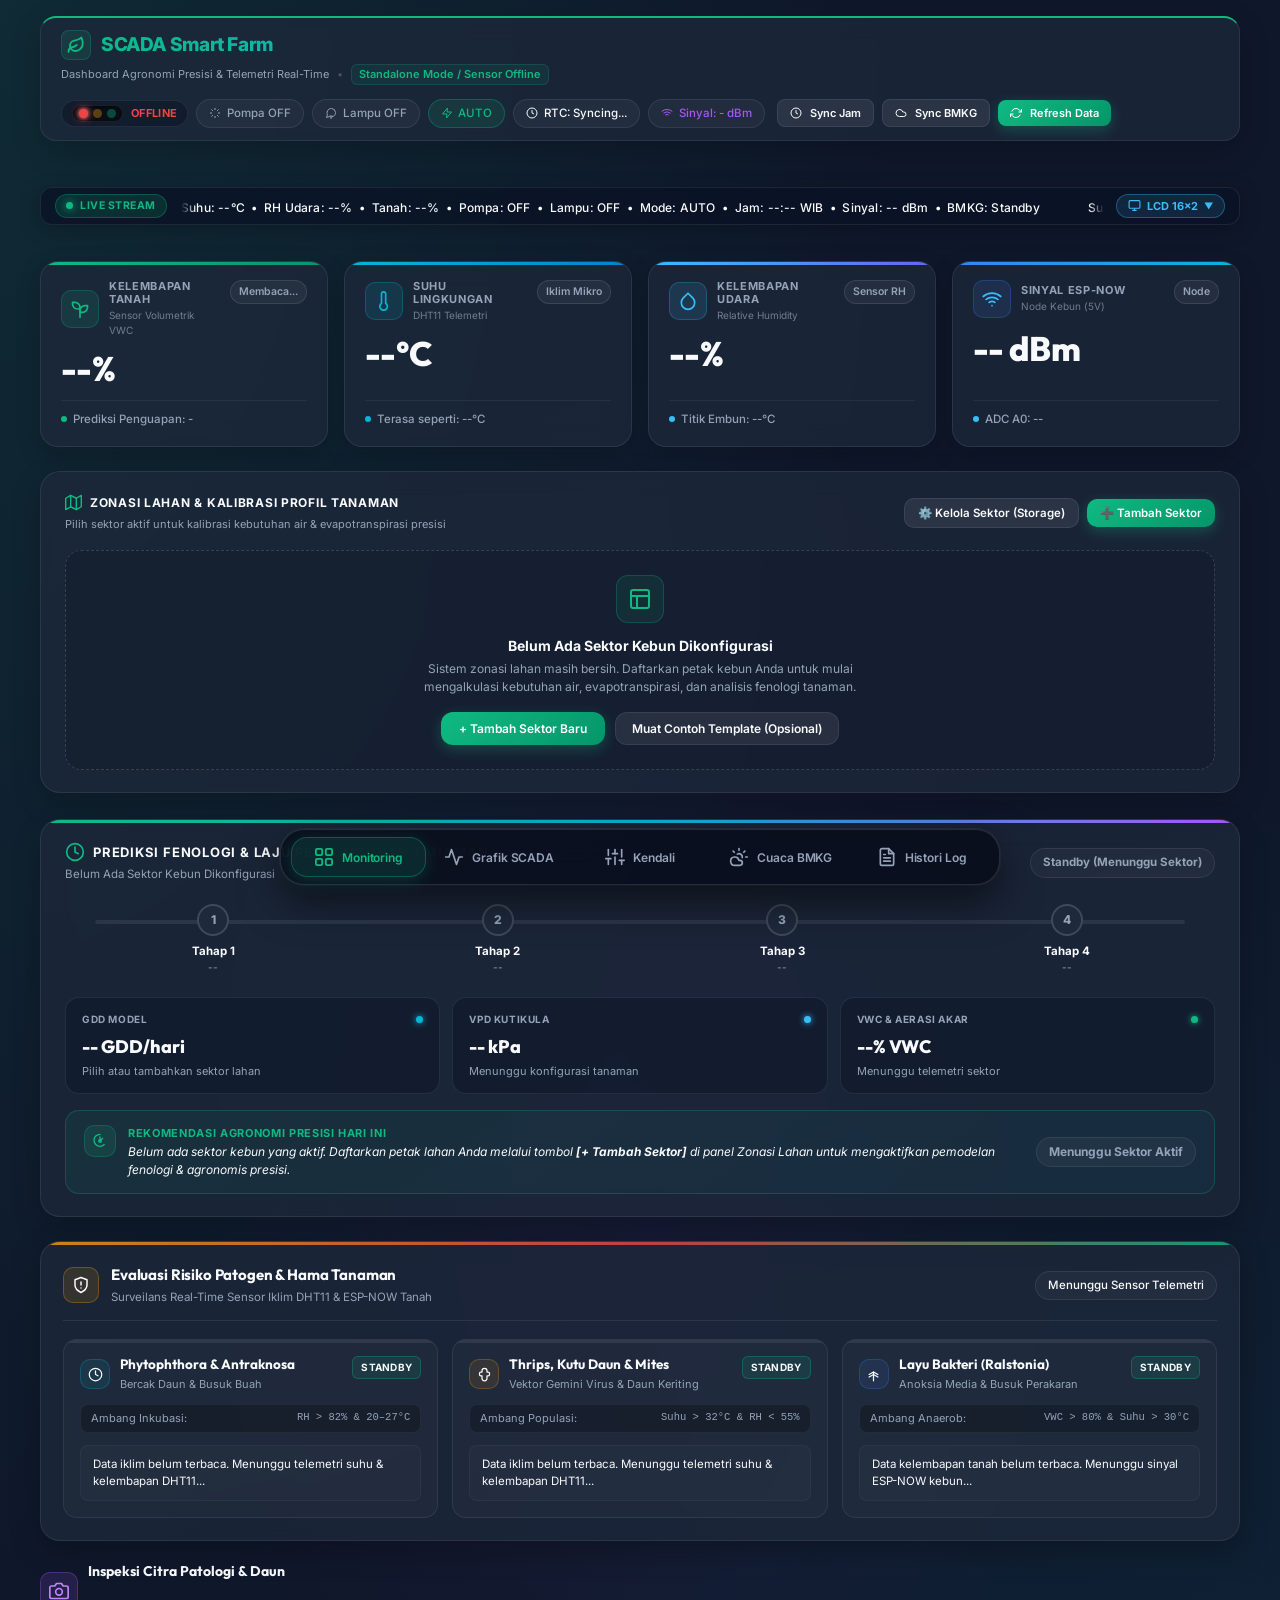
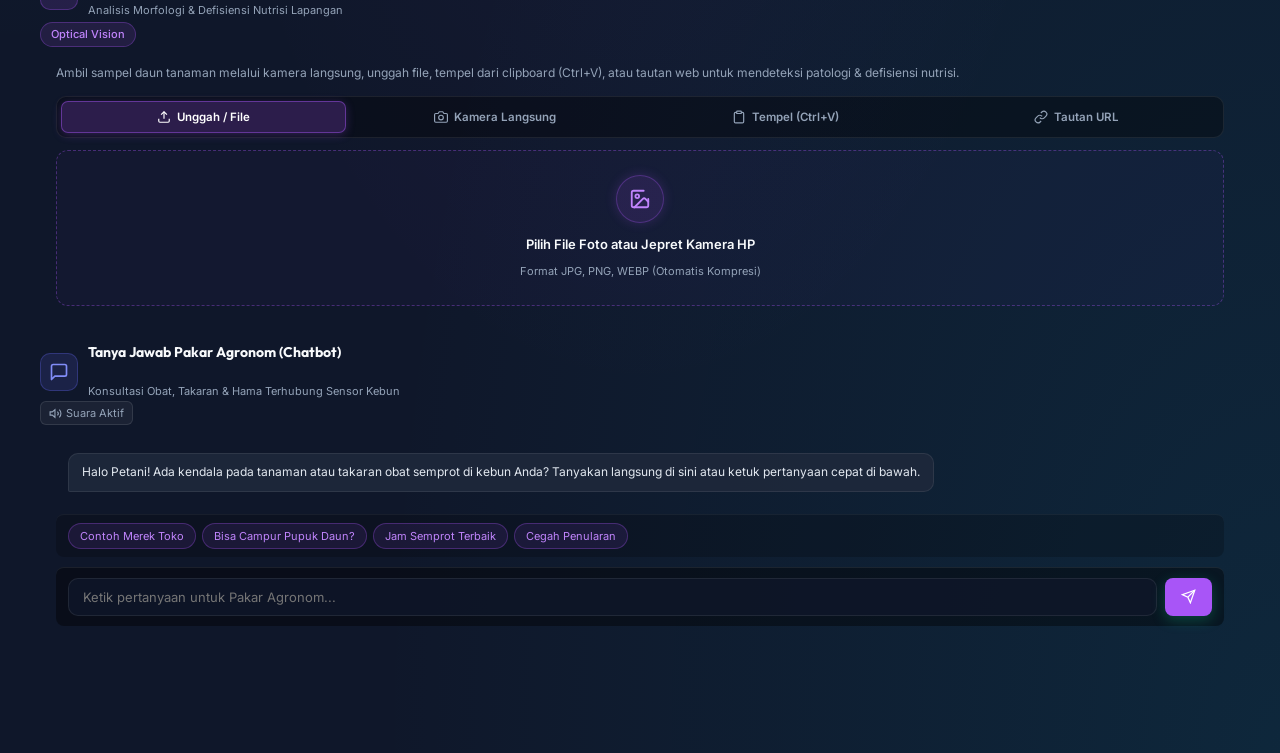
==== commit e512a9c0: "feat: ui ux design web & ebook" ====
--- a/esp32_server_receiver/index.html
+++ b/esp32_server_receiver/index.html
@@ -4,2969 +4,2238 @@
 <head>
   <meta charset="UTF-8">
   <meta name="viewport" content="width=device-width, initial-scale=1.0">
-  <title>Smart Farm SCADA Enterprise Control Center</title>
-  <style>
-    * {
-      box-sizing: border-box;
-      margin: 0;
-      padding: 0;
-      font-family: 'Segoe UI', Tahoma, sans-serif;
-    }
-
-    body {
-      background: #070a12;
-      color: #f8fafc;
-      padding: 15px;
-    }
-
-    .card {
-      background: rgba(30, 41, 59, 0.6);
-      backdrop-filter: blur(12px);
-      border: 1px solid rgba(255, 255, 255, 0.08);
-      padding: 20px;
-      border-radius: 16px;
-      box-shadow: 0 10px 30px rgba(0, 0, 0, 0.5);
-      margin-bottom: 20px;
-    }
-
-    h1 {
-      color: #38bdf8;
-      text-align: center;
-      font-size: 26px;
-      text-shadow: 0 0 15px rgba(56, 189, 248, 0.4);
-      margin-bottom: 15px;
-    }
-
-    .value {
-      font-size: 26px;
-      font-weight: bold;
-      color: #38bdf8;
-    }
-
-    .status {
-      font-size: 18px;
-      font-weight: bold;
-      padding: 14px;
-      border-radius: 12px;
-      text-align: center;
-      color: white;
-      margin-bottom: 15px;
-      text-shadow: 0 2px 4px rgba(0, 0, 0, 0.4);
-    }
-
-    .aman {
-      background: linear-gradient(135deg, #10b981, #059669);
-      box-shadow: 0 4px 15px rgba(16, 185, 129, 0.4);
-    }
-
-    select option {
-      background-color: #0f172a !important;
-      color: #f8fafc !important;
-      padding: 10px;
-    }
-
-    .peringatan {
-      background: linear-gradient(135deg, #f59e0b, #d97706);
-      box-shadow: 0 4px 15px rgba(245, 158, 11, 0.4);
-    }
-
-    .bahaya {
-      background: linear-gradient(135deg, #ef4444, #dc2626);
-      box-shadow: 0 4px 15px rgba(239, 68, 68, 0.4);
-    }
-
-    .btn {
-      padding: 12px 18px;
-      border: none;
-      border-radius: 10px;
-      color: white;
-      font-size: 14px;
-      font-weight: bold;
-      cursor: pointer;
-      margin-right: 5px;
-      margin-bottom: 10px;
-      flex: 1 1 calc(50% - 10px);
-      min-width: 120px;
-      text-align: center;
-      transition: all 0.2s;
-      text-decoration: none;
-      display: inline-block;
-    }
-
-    .btn:active {
-      transform: scale(0.95);
-    }
-
-    .btn-on {
-      background: linear-gradient(135deg, #10b981, #059669);
-      box-shadow: 0 4px 12px rgba(16, 185, 129, 0.3);
-    }
-
-    .btn-off {
-      background: linear-gradient(135deg, #ef4444, #dc2626);
-      box-shadow: 0 4px 12px rgba(239, 68, 68, 0.3);
-    }
-
-    .btn-auto {
-      background: linear-gradient(135deg, #0284c7, #0369a1);
-      box-shadow: 0 4px 12px rgba(2, 132, 199, 0.3);
-    }
-
-    .btn-manual {
-      background: linear-gradient(135deg, #ea580c, #c2410c);
-      box-shadow: 0 4px 12px rgba(234, 88, 12, 0.3);
-    }
-
-    .btn-sat {
-      background: linear-gradient(135deg, #8b5cf6, #7c3aed);
-      box-shadow: 0 4px 12px rgba(139, 92, 246, 0.3);
-    }
-
-    .btn-sync {
-      background: linear-gradient(135deg, #06b6d4, #0891b2);
-      box-shadow: 0 4px 12px rgba(6, 182, 212, 0.3);
-    }
-
-    .stat-grid {
-      display: grid;
-      grid-template-columns: repeat(auto-fit, minmax(130px, 1fr));
-      gap: 12px;
-      margin-top: 10px;
-    }
-
-    .stat-box {
-      background: rgba(15, 23, 42, 0.6);
-      padding: 14px;
-      border-radius: 12px;
-      border: 1px solid rgba(255, 255, 255, 0.05);
-    }
-
-    .stat-label {
-      font-size: 11px;
-      color: #94a3b8;
-      text-transform: uppercase;
-      letter-spacing: 0.5px;
-      margin-bottom: 4px;
-    }
-
-    .stat-val {
-      font-size: 18px;
-      font-weight: bold;
-      color: #f8fafc;
-    }
-
-    .sub-note {
-      font-size: 10px;
-      color: #64748b;
-      margin-top: 4px;
-      display: block;
-    }
-
-    .section-title {
-      font-size: 15px;
-      font-weight: bold;
-      color: #38bdf8;
-      margin-bottom: 12px;
-      border-left: 3px solid #38bdf8;
-      padding-left: 8px;
-    }
-
-    .flex-container {
-      display: flex;
-      flex-wrap: wrap;
-      gap: 10px;
-    }
-
-    .weather-widget {
-      display: flex;
-      align-items: center;
-      gap: 15px;
-      background: rgba(15, 23, 42, 0.8);
-      padding: 12px;
-      border-radius: 12px;
-      border: 1px solid rgba(56, 189, 248, 0.2);
-      margin-top: 10px;
-    }
-
-    .chart-box {
-      background: rgba(2, 6, 23, 0.95);
-      border-radius: 12px;
-      padding: 20px;
-      border: 1px solid #1e293b;
-      margin-top: 10px;
-      height: 380px !important;
-      min-height: 380px !important;
-      position: relative;
-      overflow: hidden;
-    }
-
-    #scada-svg-chart {
-      width: 100% !important;
-      height: 340px !important;
-      min-height: 340px !important;
-      display: block;
-    }
-
-    svg {
-      width: 100%;
-      height: 100%;
-      overflow: visible;
-    }
-
-    polyline.line-soil {
-      fill: none;
-      stroke: #38bdf8;
-      stroke-width: 2.5;
-      stroke-linecap: round;
-      stroke-linejoin: round;
-    }
-
-    polyline.line-temp {
-      fill: none;
-      stroke: #f59e0b;
-      stroke-width: 2;
-      stroke-linecap: round;
-      stroke-linejoin: round;
-      stroke-dasharray: 4;
-    }
-
-    @keyframes blink {
-      0% {
-        opacity: 1;
-      }
-
-      50% {
-        opacity: 0.3;
-      }
-
-      100% {
-        opacity: 1;
-      }
-    }
-
-    .waiting-blink {
-      animation: blink 1.2s infinite;
-      background: linear-gradient(135deg, #f59e0b, #d97706);
-    }
-
-    .error-blink {
-      animation: blink 0.5s infinite;
-      background: linear-gradient(135deg, #ef4444, #991b1b);
-    }
-
-    @keyframes rain {
-      0% {
-        transform: translateY(0);
-        opacity: 1;
-      }
-
-      100% {
-        transform: translateY(6px);
-        opacity: 0;
-      }
-    }
-
-    .rain-drop {
-      animation: rain 0.8s infinite linear;
-      fill: #38bdf8;
-    }
-
-    .sun-icon {
-      fill: #f59e0b;
-      width: 40px;
-      height: 40px;
-    }
-
-    .cloud-icon {
-      fill: #94a3b8;
-      width: 40px;
-      height: 40px;
-    }
-
-    .progress-bar-bg {
-      width: 100%;
-      height: 8px;
-      background: rgba(255, 255, 255, 0.1);
-      border-radius: 4px;
-      overflow: hidden;
-      margin-top: 4px;
-    }
-
-    .progress-bar-fill {
-      height: 100%;
-      background: linear-gradient(90deg, #38bdf8, #10b981);
-      transition: width 0.3s;
-    }
-
-    body.light-mode {
-      background-color: #f8fafc !important;
-      color: #0f172a !important;
-    }
-
-    body.light-mode .card {
-      background: #ffffff !important;
-      color: #0f172a !important;
-      border: 1px solid #cbd5e1 !important;
-      box-shadow: 0 4px 12px rgba(0, 0, 0, 0.05) !important;
-    }
-
-    body.light-mode .stat-box {
-      background: #f1f5f9 !important;
-      border: 1px solid #cbd5e1 !important;
-    }
-
-    body.light-mode .chart-box {
-      background: #ffffff !important;
-      border: 1px solid #cbd5e1 !important;
-    }
-  </style>
+  <title>Smart Farm Precision System - ESP32 Dashboard</title>
+
+  <!-- Google Fonts & Modern Typography -->
+  <link rel="preconnect" href="https://fonts.googleapis.com">
+  <link rel="preconnect" href="https://fonts.gstatic.com" crossorigin>
+  <link
+    href="https://fonts.googleapis.com/css2?family=Inter:wght@300;400;500;600;700&family=Outfit:wght@500;600;700;800&display=swap"
+    rel="stylesheet">
+
+  <link rel="stylesheet" href="style.css">
 </head>
 
 <body>
-  <div
-    style="display:flex; justify-content:space-between; align-items:center; flex-wrap:wrap; gap:10px; margin-bottom:10px;">
-    <h1 style="margin:0;">🌱 Smart Farm SCADA Enterprise Control Center</h1>
-    <div style="display:flex; gap:6px;">
-      <button class="btn btn-sat" onclick="toggleTheme()" style="padding:6px 12px; font-size:11px;">🌗 Mode Terang /
-        Gelap</button>
-      <button class="btn btn-sync" onclick="exportTelemetryCSV()" style="padding:6px 12px; font-size:11px;">📥 Download
-        CSV Log</button>
+
+  <div class="container">
+
+    <!-- UNIFIED SPACE-SAVING SCADA HEADER BAR -->
+    <header class="unified-header" id="banner-box">
+      <!-- Left: Brand & Telemetry Status Subtitle -->
+      <div class="brand-block">
+        <div class="brand-title">
+          <div class="brand-icon-box">
+            <svg width="18" height="18" viewBox="0 0 24 24" fill="none" stroke="currentColor" stroke-width="2.5" stroke-linecap="round" stroke-linejoin="round">
+              <path d="M11 20A7 7 0 0 1 9.8 6.1C15.5 5 17 4.48 19 2c1 2 2 4.18 2 8 0 5.5-4.78 10-10 10Z"/>
+              <path d="M2 21c0-3 1.85-5.36 5.08-6C9.5 14.52 12 13 13 12"/>
+            </svg>
+          </div>
+          <span>SCADA Smart Farm</span>
+        </div>
+        <div class="brand-sub">
+          <span>Dashboard Agronomi Presisi &amp; Telemetri Real-Time</span>
+          <span class="status-divider">•</span>
+          <span id="banner-text" class="header-status-msg">Standalone Mode / Sensor Offline</span>
+        </div>
+      </div>
+
+      <!-- Right: Real-Time Status Indicators & Quick Action Controls -->
+      <div class="header-controls">
+        <div class="status-badge-bar">
+          <!-- PHYSICAL TRAFFIC LIGHT INDICATOR (ESP32 PINS 32, 33, 27) -->
+          <div class="badge-pill traffic-pill" id="traffic-light-widget" title="Indikator Fisik Traffic Light Lahan (Pin 32 Hijau, 33 Kuning, 27 Merah) - Klik untuk Detail" onclick="toggleLedDiag()" style="cursor: pointer;">
+            <div class="traffic-housing">
+              <span class="traffic-bulb bulb-red active blink" id="traffic-bulb-red" title="Merah: Bahaya / Terputus / Offline (Pin 27)"></span>
+              <span class="traffic-bulb bulb-yellow" id="traffic-bulb-yellow" title="Kuning: Peringatan / Menunggu / Standby (Pin 33)"></span>
+              <span class="traffic-bulb bulb-green" id="traffic-bulb-green" title="Hijau: Kondisi Normal (Pin 32)"></span>
+            </div>
+            <span id="traffic-label" class="traffic-label" style="color: #ef4444;">Offline</span>
+          </div>
+
+          <div class="badge-pill" id="badge-global-pump" style="color: var(--text-sub); display: inline-flex;">
+            <svg width="12" height="12" viewBox="0 0 24 24" fill="none" stroke="currentColor" stroke-width="2" style="vertical-align:middle;"><path d="M12 2v4m0 12v4M4.93 4.93l2.83 2.83m8.48 8.48l2.83 2.83M2 12h4m12 0h4M4.93 19.07l2.83-2.83m8.48-8.48l2.83-2.83"></path></svg>
+            <span id="text-global-pump">Pompa OFF</span>
+          </div>
+          <div class="badge-pill" id="badge-global-lamp" style="color: var(--text-sub); display: inline-flex;">
+            <svg width="12" height="12" viewBox="0 0 24 24" fill="none" stroke="currentColor" stroke-width="2" style="vertical-align:middle;"><path d="M9 18h6M10 22h4M21 11.5a8.38 8.38 0 0 1-.9 3.8 8.5 8.5 0 0 1-7.6 4.7 8.38 8.38 0 0 1-3.8-.9L3 21l1.9-5.7a8.38 8.38 0 0 1-.9-3.8 8.5 8.5 0 0 1 4.7-7.6 8.38 8.38 0 0 1 3.8-.9h.5a8.48 8.48 0 0 1 8 8v.5z"></path></svg>
+            <span id="text-global-lamp">Lampu OFF</span>
+          </div>
+          <!-- GLOBAL MODE BADGE (AUTO vs MANUAL) -->
+          <div class="badge-pill badge-mode-auto" id="badge-global-mode" style="cursor: pointer; display: inline-flex; align-items: center; gap: 5px;" onclick="switchTab('controls')" title="Mode Kendali Aktif - Klik untuk Ubah di Tab Kendali">
+            <svg width="12" height="12" viewBox="0 0 24 24" fill="none" stroke="currentColor" stroke-width="2" style="vertical-align:middle;" id="icon-global-mode"><polygon points="13 2 3 14 12 14 11 22 21 10 12 10 13 2"></polygon></svg>
+            <span id="text-global-mode">AUTO</span>
+          </div>
+          <div class="badge-pill" id="badge-rtc-time" style="color: var(--text-main);">
+            <svg width="12" height="12" viewBox="0 0 24 24" fill="none" stroke="currentColor" stroke-width="2" style="vertical-align:middle;">
+              <circle cx="12" cy="12" r="10"></circle>
+              <polyline points="12 6 12 12 16 14"></polyline>
+            </svg>
+            <span>RTC: Syncing...</span>
+          </div>
+          <div class="badge-pill" id="badge-rssi" style="color: var(--accent);">
+            <svg width="12" height="12" viewBox="0 0 24 24" fill="none" stroke="currentColor" stroke-width="2" style="vertical-align:middle;">
+              <path d="M5 12.55a11 11 0 0 1 14.08 0"></path>
+              <path d="M1.42 9a16 16 0 0 1 21.16 0"></path>
+              <path d="M8.53 16.11a6 6 0 0 1 6.95 0"></path>
+              <line x1="12" y1="20" x2="12.01" y2="20"></line>
+            </svg>
+            <span>Sinyal: - dBm</span>
+          </div>
+        </div>
+
+        <div class="header-action-group">
+          <button type="button" class="btn btn-secondary header-btn" onclick="syncRtcWithBrowser()" title="Sinkronkan Jam RTC DS3231 dengan Waktu Peramban">
+            <svg width="12" height="12" viewBox="0 0 24 24" fill="none" stroke="currentColor" stroke-width="2">
+              <circle cx="12" cy="12" r="10"></circle>
+              <polyline points="12 6 12 12 16 14"></polyline>
+            </svg>
+            Sync Jam
+          </button>
+          <button type="button" class="btn btn-secondary header-btn" onclick="syncBMKGData()" title="Sinkronkan Prakiraan Cuaca Satelit BMKG">
+            <svg width="12" height="12" viewBox="0 0 24 24" fill="none" stroke="currentColor" stroke-width="2">
+              <path d="M17.5 19H9a7 7 0 1 1 6.71-9h1.79a4.5 4.5 0 1 1 0 9Z"></path>
+            </svg>
+            Sync BMKG
+          </button>
+          <button type="button" class="btn btn-primary header-btn" onclick="fetchData()" title="Perbarui Data Telemetri Terkini">
+            <svg width="12" height="12" viewBox="0 0 24 24" fill="none" stroke="currentColor" stroke-width="2">
+              <polyline points="23 4 23 10 17 10"></polyline>
+              <polyline points="1 20 1 14 7 14"></polyline>
+              <path d="M3.51 9a9 9 0 0 1 14.85-3.36L23 10M1 14l4.64 4.36A9 9 0 0 0 20.49 15"></path>
+            </svg>
+            Refresh Data
+          </button>
+        </div>
+      </div>
+    </header>
+
+    <!-- SCADA RUNNING TICKER BAR (REAL-TIME STREAM MARQUEE) -->
+    <div class="scada-ticker-bar" id="scada-ticker-bar" title="Streaming Telemetri Real-Time Lahan & Mikroklimat (Hover / Sentuh untuk Jeda)">
+      <div class="ticker-badge">
+        <span class="ticker-dot"></span>
+        <span class="ticker-label">LIVE STREAM</span>
+      </div>
+      <div class="ticker-marquee-wrapper">
+        <div class="ticker-track" id="ticker-track">
+          <span class="ticker-text" id="ticker-text">
+            Suhu: --°C &nbsp;•&nbsp; RH Udara: --% &nbsp;•&nbsp; Tanah: --% &nbsp;•&nbsp; Pompa: OFF &nbsp;•&nbsp; Lampu: OFF &nbsp;•&nbsp; Mode: AUTO &nbsp;•&nbsp; Jam: --:-- WIB &nbsp;•&nbsp; Sinyal: -- dBm &nbsp;•&nbsp; BMKG: Standby
+          </span>
+          <span class="ticker-text" id="ticker-text-clone">
+            Suhu: --°C &nbsp;•&nbsp; RH Udara: --% &nbsp;•&nbsp; Tanah: --% &nbsp;•&nbsp; Pompa: OFF &nbsp;•&nbsp; Lampu: OFF &nbsp;•&nbsp; Mode: AUTO &nbsp;•&nbsp; Jam: --:-- WIB &nbsp;•&nbsp; Sinyal: -- dBm &nbsp;•&nbsp; BMKG: Standby
+          </span>
+        </div>
+      </div>
+      <button type="button" class="ticker-lcd-toggle" id="btn-toggle-virtual-lcd" onclick="toggleVirtualLcdDrawer()" title="Buka / Tutup Layar Monitor LCD 16x2 Fisik (Digital Twin)">
+        <svg width="13" height="13" viewBox="0 0 24 24" fill="none" stroke="currentColor" stroke-width="2">
+          <rect x="2" y="3" width="20" height="14" rx="2" ry="2"></rect>
+          <line x1="8" y1="21" x2="16" y2="21"></line>
+          <line x1="12" y1="17" x2="12" y2="21"></line>
+        </svg>
+        <span>LCD 16x2</span>
+        <span class="lcd-toggle-indicator" id="lcd-toggle-indicator">▼</span>
+      </button>
+    </div>
+
+
+    <!-- VIRTUAL LCD 16x2 HARDWARE MONITOR DRAWER (DIGITAL TWIN) -->
+    <div class="virtual-lcd-drawer" id="virtual-lcd-drawer" style="display: none;">
+      <div class="virtual-lcd-chassis">
+        <!-- Chassis Header -->
+        <div class="chassis-header">
+          <div class="chassis-screw" title="M3 Mount Screw"></div>
+          <div class="chassis-title-bar">
+            <span class="chassis-led-pwr" id="lcd-led-pwr" title="Power LED ESP32"></span>
+            <span class="chassis-model">DIGITAL TWIN • HARDWARE LCD 1602 I2C (0x27 / 0x3F)</span>
+          </div>
+          <div class="chassis-screw" title="M3 Mount Screw"></div>
+        </div>
+
+        <!-- LCD Screen Bezel with Glass Glare & Backlight -->
+        <div class="lcd-screen-bezel lcd-theme-blue" id="lcd-screen-bezel">
+          <div class="lcd-screen-glare"></div>
+          <div class="lcd-matrix-grid">
+            <div class="lcd-matrix-row" id="virtual-lcd-row-1">T: --.-C H: --% AUTO</div>
+            <div class="lcd-matrix-row" id="virtual-lcd-row-2">S: --%  P:OFF  L:OFF</div>
+          </div>
+
+        </div>
+
+        <!-- Chassis Toolbar & Controls -->
+        <div class="chassis-footer">
+          <div class="chassis-screw" title="M3 Mount Screw"></div>
+          <div class="chassis-toolbar">
+            <div class="chassis-page-selectors">
+              <button type="button" class="lcd-btn active" id="btn-lcd-page-0" onclick="setVirtualLcdPage(0)">Layar 1 (Telemetri)</button>
+              <button type="button" class="lcd-btn" id="btn-lcd-page-1" onclick="setVirtualLcdPage(1)">Layar 2 (Sistem &amp; Jam)</button>
+              <button type="button" class="lcd-btn" id="btn-lcd-auto-rotate" onclick="toggleVirtualLcdRotate()" title="Rotasi Otomatis Layar Tiap 4 Detik">Auto: ON</button>
+            </div>
+            <div class="chassis-theme-switch">
+              <button type="button" class="lcd-btn-action" onclick="cycleLcdBacklight()" title="Ganti Warna Backlight (Biru / Hijau / Amber / Dark)">Backlight</button>
+              <button type="button" class="lcd-btn-close" onclick="toggleVirtualLcdDrawer()" title="Tutup Panel Monitor LCD">✕</button>
+            </div>
+          </div>
+          <div class="chassis-screw" title="M3 Mount Screw"></div>
+        </div>
+      </div>
+    </div>
+
+
+
+    <!-- TAB 1: MONITORING & KPI -->
+    <div id="tab-overview" class="tab-content active">
+      <!-- TELEMETRY KPI METRICS -->
+      <div class="grid-kpi">
+        <!-- Soil Moisture Card -->
+        <div class="kpi-card soil-card">
+          <div class="kpi-card-header">
+            <div class="kpi-meta">
+              <div class="kpi-icon-box">
+                <svg width="20" height="20" viewBox="0 0 24 24" fill="none" stroke="currentColor" stroke-width="2" stroke-linecap="round" stroke-linejoin="round">
+                  <path d="M12 10a6 6 0 0 0-6-6H3v2a6 6 0 0 0 6 6h3"/>
+                  <path d="M12 14a6 6 0 0 1 6-6h3v2a6 6 0 0 1-6 6h-3"/>
+                  <path d="M12 22V10"/>
+                </svg>
+              </div>
+              <div>
+                <span class="kpi-title">Kelembapan Tanah</span>
+                <span class="kpi-subtitle">Sensor Volumetrik VWC</span>
+              </div>
+            </div>
+            <span class="kpi-status-badge" id="kpi-soil-category">Membaca...</span>
+          </div>
+          <div class="kpi-card-body">
+            <div class="kpi-value" id="kpi-soil">--%</div>
+          </div>
+          <div class="kpi-card-footer">
+            <span class="kpi-footer-dot"></span>
+            <span class="kpi-footer-text" id="kpi-soil-depletion">Prediksi Penguapan: -</span>
+          </div>
+        </div>
+
+        <!-- Temperature Card -->
+        <div class="kpi-card temp-card">
+          <div class="kpi-card-header">
+            <div class="kpi-meta">
+              <div class="kpi-icon-box">
+                <svg width="20" height="20" viewBox="0 0 24 24" fill="none" stroke="currentColor" stroke-width="2" stroke-linecap="round" stroke-linejoin="round">
+                  <path d="M14 14.76V3.5a2.5 2.5 0 0 0-5 0v11.26a4.5 4.5 0 1 0 5 0z"/>
+                </svg>
+              </div>
+              <div>
+                <span class="kpi-title">Suhu Lingkungan</span>
+                <span class="kpi-subtitle">DHT11 Telemetri</span>
+              </div>
+            </div>
+            <span class="kpi-status-badge">Iklim Mikro</span>
+          </div>
+          <div class="kpi-card-body">
+            <div class="kpi-value" id="kpi-temp">--°C</div>
+          </div>
+          <div class="kpi-card-footer">
+            <span class="kpi-footer-dot"></span>
+            <span class="kpi-footer-text" id="kpi-heat-index">Terasa seperti: --°C</span>
+          </div>
+        </div>
+
+        <!-- Humidity Card -->
+        <div class="kpi-card hum-card">
+          <div class="kpi-card-header">
+            <div class="kpi-meta">
+              <div class="kpi-icon-box">
+                <svg width="20" height="20" viewBox="0 0 24 24" fill="none" stroke="currentColor" stroke-width="2" stroke-linecap="round" stroke-linejoin="round">
+                  <path d="M12 2.69l5.66 5.66a8 8 0 1 1-11.31 0z"/>
+                </svg>
+              </div>
+              <div>
+                <span class="kpi-title">Kelembapan Udara</span>
+                <span class="kpi-subtitle">Relative Humidity</span>
+              </div>
+            </div>
+            <span class="kpi-status-badge">Sensor RH</span>
+          </div>
+          <div class="kpi-card-body">
+            <div class="kpi-value" id="kpi-hum">--%</div>
+          </div>
+          <div class="kpi-card-footer">
+            <span class="kpi-footer-dot"></span>
+            <span class="kpi-footer-text" id="kpi-dew-point">Titik Embun: --°C</span>
+          </div>
+        </div>
+
+        <!-- ESP-NOW Radio Link & Node Transducer Card -->
+        <div class="kpi-card signal-card">
+          <div class="kpi-card-header">
+            <div class="kpi-meta">
+              <div class="kpi-icon-box">
+                <svg width="20" height="20" viewBox="0 0 24 24" fill="none" stroke="currentColor" stroke-width="2" stroke-linecap="round" stroke-linejoin="round">
+                  <path d="M5 12.55a11 11 0 0 1 14.08 0"></path>
+                  <path d="M1.42 9a16 16 0 0 1 21.16 0"></path>
+                  <path d="M8.53 16.11a6 6 0 0 1 6.95 0"></path>
+                  <line x1="12" y1="20" x2="12.01" y2="20"></line>
+                </svg>
+              </div>
+              <div>
+                <span class="kpi-title">Sinyal ESP-NOW</span>
+                <span class="kpi-subtitle">Node Kebun (5V)</span>
+              </div>
+            </div>
+            <span class="kpi-status-badge" id="kpi-node-status">Node</span>
+          </div>
+          <div class="kpi-card-body">
+            <div class="kpi-value" id="kpi-signal">-- dBm</div>
+          </div>
+          <div class="kpi-card-footer">
+            <span class="kpi-footer-dot"></span>
+            <span class="kpi-footer-text" id="kpi-raw-adc">ADC A0: --</span>
+          </div>
+        </div>
+      </div>
+
+      <!-- TRAFFIC LIGHT INDICATOR CARD (REAL-TIME ESP32 HARDWARE STATUS) -->
+      <div class="card traffic-indicator-card" id="card-traffic-light" style="display:none;">
+        <div class="card-title" style="display:flex; align-items:center; justify-content:space-between; flex-wrap:wrap; gap:10px;">
+          <div style="display:flex; align-items:center; gap:10px;">
+            <div class="kpi-icon-box" style="width:32px; height:32px; background:rgba(16,185,129,0.12); color:var(--primary);" id="traffic-card-icon">
+              <svg width="17" height="17" viewBox="0 0 24 24" fill="none" stroke="currentColor" stroke-width="2" stroke-linecap="round" stroke-linejoin="round">
+                <rect x="5" y="2" width="14" height="20" rx="3"></rect>
+                <circle cx="12" cy="7" r="2"></circle>
+                <circle cx="12" cy="12" r="2"></circle>
+                <circle cx="12" cy="17" r="2"></circle>
+              </svg>
+            </div>
+            <div>
+              <span style="font-size:13px; font-weight:700; color:var(--text-main);">Indikator Status Lahan</span>
+              <span style="display:block; font-size:11px; color:var(--text-sub); margin-top:1px;">Traffic Light Fisik ESP32 (Pin 27 Merah · Pin 33 Kuning · Pin 32 Hijau)</span>
+            </div>
+          </div>
+          <span id="traffic-card-label" style="font-size:12px; font-weight:700; padding:4px 12px; border-radius:20px; background:rgba(239,68,68,0.15); color:#ef4444; border:1px solid rgba(239,68,68,0.3);">SENSOR TERPUTUS / OFFLINE</span>
+        </div>
+
+        <!-- BIG TRAFFIC LIGHT DISPLAY -->
+        <div id="traffic-card-body" style="display:flex; align-items:center; justify-content:space-between; gap:20px; padding:18px 10px 8px; flex-wrap:wrap;">
+
+          <!-- Left: Big Physical Light Column -->
+          <div style="display:flex; flex-direction:column; align-items:center; gap:8px;">
+            <div class="traffic-pole-housing" id="traffic-pole">
+              <!-- RED bulb -->
+              <div class="traffic-pole-bulb pole-red lit blink" id="pole-bulb-red" title="Pin 27 · Bahaya / Sensor Terputus">
+                <div class="pole-bulb-inner"></div>
+              </div>
+              <!-- YELLOW bulb -->
+              <div class="traffic-pole-bulb pole-yellow" id="pole-bulb-yellow" title="Pin 33 · Peringatan / Jadwal RTC">
+                <div class="pole-bulb-inner"></div>
+              </div>
+              <!-- GREEN bulb -->
+              <div class="traffic-pole-bulb pole-green" id="pole-bulb-green" title="Pin 32 · Kondisi Normal">
+                <div class="pole-bulb-inner"></div>
+              </div>
+            </div>
+            <span id="traffic-pole-label" style="font-size:10px; font-weight:700; color:var(--text-sub); letter-spacing:0.05em; text-transform:uppercase; text-align:center;">LAHAN</span>
+          </div>
+
+          <!-- Right: Status Details -->
+          <div style="flex:1; min-width:180px; display:flex; flex-direction:column; gap:12px;">
+            <!-- Status rows -->
+            <div style="display:grid; grid-template-columns:1fr 1fr 1fr; gap:8px; text-align:center;">
+              <div class="traffic-status-cell" id="traffic-cell-red" style="border-radius:10px; padding:10px 6px; background:rgba(239,68,68,0.07); border:1px solid rgba(239,68,68,0.15);">
+                <div style="font-size:9px; color:#ef4444; font-weight:700; letter-spacing:0.04em; text-transform:uppercase; margin-bottom:4px;">MERAH</div>
+                <div style="font-size:10px; color:var(--text-sub); line-height:1.3;">Bahaya Suhu<br/>Sensor Terputus</div>
+                <div class="traffic-cell-dot" style="width:8px; height:8px; border-radius:50%; background:#ef4444; margin:6px auto 0; opacity:1; box-shadow:0 0 8px #ef4444;" id="traffic-dot-red"></div>
+              </div>
+              <div class="traffic-status-cell" id="traffic-cell-yellow" style="border-radius:10px; padding:10px 6px; background:rgba(245,158,11,0.07); border:1px solid rgba(245,158,11,0.15);">
+                <div style="font-size:9px; color:#f59e0b; font-weight:700; letter-spacing:0.04em; text-transform:uppercase; margin-bottom:4px;">KUNING</div>
+                <div style="font-size:10px; color:var(--text-sub); line-height:1.3;">Perlu Irigasi<br/>Jadwal RTC Aktif</div>
+                <div class="traffic-cell-dot" style="width:8px; height:8px; border-radius:50%; background:#f59e0b; margin:6px auto 0; opacity:0.3;" id="traffic-dot-yellow"></div>
+              </div>
+              <div class="traffic-status-cell" id="traffic-cell-green" style="border-radius:10px; padding:10px 6px; background:rgba(16,185,129,0.07); border:1px solid rgba(16,185,129,0.15);">
+                <div style="font-size:9px; color:#10b981; font-weight:700; letter-spacing:0.04em; text-transform:uppercase; margin-bottom:4px;">HIJAU</div>
+                <div style="font-size:10px; color:var(--text-sub); line-height:1.3;">Kondisi Aman<br/>Tanah Cukup</div>
+                <div class="traffic-cell-dot" style="width:8px; height:8px; border-radius:50%; background:#10b981; margin:6px auto 0; opacity:0.3;" id="traffic-dot-green"></div>
+              </div>
+            </div>
+
+            <!-- Current reading bar -->
+            <div style="background:rgba(255,255,255,0.03); border-radius:8px; padding:10px 12px; border:1px solid var(--card-border);">
+              <div style="display:flex; justify-content:space-between; align-items:center; flex-wrap:wrap; gap:6px;">
+                <span style="font-size:11px; color:var(--text-sub);">Status Aktif Lahan Saat Ini</span>
+                <span id="traffic-rtc-badge" style="font-size:10px; font-weight:600; color:var(--text-sub); display:none;">
+                  <svg width="10" height="10" viewBox="0 0 24 24" fill="none" stroke="currentColor" stroke-width="2" style="vertical-align:middle;margin-right:3px;"><circle cx="12" cy="12" r="10"></circle><polyline points="12 6 12 12 16 14"></polyline></svg>
+                  Jadwal RTC Berjalan
+                </span>
+              </div>
+              <div id="traffic-current-status" style="font-size:13px; font-weight:700; color:#ef4444; margin-top:6px;">ESP8266 Terputus / Sensor Offline</div>
+              <div id="traffic-current-detail" style="font-size:10px; color:var(--text-sub); margin-top:3px;">Lampu Merah (Pin 27) berkedip. Pompa dikunci mati oleh failsafe sistem.</div>
+            </div>
+
+            <!-- DIAGNOSTIK HARDWARE LED (GPIO Sinyal vs Fisik) -->
+            <div id="traffic-hw-diag" style="background:rgba(255,255,255,0.02); border-radius:8px; padding:10px 12px; border:1px solid var(--card-border);">
+              <div style="display:flex; justify-content:space-between; align-items:center; margin-bottom:8px;">
+                <span style="font-size:10px; font-weight:700; color:var(--text-sub); letter-spacing:0.04em; text-transform:uppercase;">Diagnostik GPIO Hardware</span>
+                <span style="font-size:9px; color:var(--text-sub);">Sinyal Firmware → Pin Fisik</span>
+              </div>
+              <!-- GPIO rows -->
+              <div style="display:flex; flex-direction:column; gap:5px;">
+                <div style="display:flex; align-items:center; justify-content:space-between; gap:8px;">
+                  <div style="display:flex; align-items:center; gap:6px;">
+                    <div style="width:10px; height:10px; border-radius:50%; background:#ef4444; flex-shrink:0; box-shadow:0 0 6px #ef4444;" id="hw-dot-red"></div>
+                    <span style="font-size:10px; color:var(--text-sub);">Pin 27 · LED Merah</span>
+                  </div>
+                  <span id="hw-state-red" style="font-size:10px; font-weight:700; color:#ef4444; padding:2px 8px; border-radius:6px; background:rgba(255,255,255,0.08);">BLINK (ON) ●</span>
+                </div>
+                <div style="display:flex; align-items:center; justify-content:space-between; gap:8px;">
+                  <div style="display:flex; align-items:center; gap:6px;">
+                    <div style="width:10px; height:10px; border-radius:50%; background:#f59e0b; flex-shrink:0;" id="hw-dot-yellow"></div>
+                    <span style="font-size:10px; color:var(--text-sub);">Pin 33 · LED Kuning</span>
+                  </div>
+                  <span id="hw-state-yellow" style="font-size:10px; font-weight:700; color:var(--text-sub); padding:2px 8px; border-radius:6px; background:rgba(255,255,255,0.04);">LOW (OFF)</span>
+                </div>
+                <div style="display:flex; align-items:center; justify-content:space-between; gap:8px;">
+                  <div style="display:flex; align-items:center; gap:6px;">
+                    <div style="width:10px; height:10px; border-radius:50%; background:#10b981; flex-shrink:0;" id="hw-dot-green"></div>
+                    <span style="font-size:10px; color:var(--text-sub);">Pin 32 · LED Hijau</span>
+                  </div>
+                  <span id="hw-state-green" style="font-size:10px; font-weight:700; color:var(--text-sub); padding:2px 8px; border-radius:6px; background:rgba(255,255,255,0.04);">LOW (OFF)</span>
+                </div>
+              </div>
+
+              <!-- Mismatch warning (hidden by default, shown if user reports issue) -->
+              <div id="traffic-mismatch-alert" style="display:none; margin-top:10px; padding:8px 10px; background:rgba(239,68,68,0.1); border:1px solid rgba(239,68,68,0.3); border-radius:8px; font-size:10px; color:#ef4444; line-height:1.5;">
+                <b>⚠ Potensi Kerusakan Hardware LED!</b><br/>
+                Firmware memerintahkan lampu menyala, namun tidak ada konfirmasi. Periksa:<br/>
+                • Kabel/jumper dari ESP32 ke LED<br/>
+                • Resistor pembatas arus (220Ω – 470Ω)<br/>
+                • LED terbakar / polaritas terbalik (Anoda & Katoda)
+              </div>
+              <div style="margin-top:8px; display:flex; align-items:center; gap:6px; flex-wrap:wrap;">
+                <span style="font-size:9px; color:var(--text-sub);">Jika lampu fisik tidak cocok dengan status di atas, klik:</span>
+                <button type="button" onclick="reportLedMismatch()" style="font-size:9px; padding:3px 8px; border-radius:6px; background:rgba(239,68,68,0.12); color:#ef4444; border:1px solid rgba(239,68,68,0.3); cursor:pointer; font-weight:700;">Laporkan Mismatch</button>
+              </div>
+            </div>
+          </div>
+        </div>
+      </div>
+
+
+      <!-- SECTOR & ZONATION SELECTOR STRIP (LOCALSTORAGE DYNAMIC) -->
+      <div class="sector-strip">
+        <div class="sector-strip-header">
+          <div class="sector-strip-title-wrap">
+            <div class="sector-strip-title">
+              <svg width="17" height="17" viewBox="0 0 24 24" fill="none" stroke="currentColor" stroke-width="2" stroke-linecap="round" stroke-linejoin="round">
+                <polygon points="1 6 1 22 8 18 16 22 23 18 23 2 16 6 8 2 1 6"></polygon>
+                <line x1="8" y1="2" x2="8" y2="18"></line>
+                <line x1="16" y1="6" x2="16" y2="22"></line>
+              </svg>
+              <span>Zonasi Lahan &amp; Kalibrasi Profil Tanaman</span>
+            </div>
+            <span class="sector-strip-desc">Pilih sektor aktif untuk kalibrasi kebutuhan air &amp; evapotranspirasi presisi</span>
+          </div>
+          <div class="sector-strip-actions">
+            <button type="button" class="btn btn-secondary" onclick="openSectorManagerModal()" style="padding: 7px 13px; font-size: 11.5px; border-radius: 10px;">
+              ⚙️ Kelola Sektor (Storage)
+            </button>
+            <button type="button" class="btn btn-primary" onclick="openAddSectorForm()" style="padding: 7px 13px; font-size: 11.5px; border-radius: 10px;">
+              ➕ Tambah Sektor
+            </button>
+          </div>
+        </div>
+
+        <!-- Dynamic Sector Grid (Rendered via LocalStorage) -->
+        <div class="sector-grid" id="sector-grid-container">
+          <!-- Populated dynamically by renderSectorGrid() -->
+        </div>
+      </div>
+
+      <!-- PREDIKSI FENOLOGI & LAJU PERTUMBUHAN TANAMAN -->
+      <div class="phenology-card" id="card-phenology">
+        <div class="pheno-header">
+          <div class="pheno-title-wrap">
+            <div class="pheno-title">
+              <svg width="20" height="20" viewBox="0 0 24 24" fill="none" stroke="currentColor" stroke-width="2" stroke-linecap="round" stroke-linejoin="round">
+                <path d="M12 2a10 10 0 0 1 10 10c0 5.523-4.477 10-10 10S2 17.523 2 12A10 10 0 0 1 12 2z"></path>
+                <path d="M12 6v6l4 2"></path>
+              </svg>
+              <span>PREDIKSI FENOLOGI &amp; LAJU PERTUMBUHAN TANAMAN</span>
+            </div>
+            <div class="pheno-subtitle" id="pheno-crop-tag">Belum Ada Sektor Kebun Dikonfigurasi</div>
+          </div>
+          <span class="badge-pill" id="pheno-health-badge" style="color:var(--text-sub); font-weight:700;">Standby (Menunggu Sektor)</span>
+        </div>
+
+        <!-- 4-Stage Phenological Milestones -->
+        <div class="pheno-milestones-container">
+          <div class="pheno-timeline-bar">
+            <div class="pheno-timeline-fill" id="pheno-timeline-fill" style="width: 0%;"></div>
+          </div>
+          <div class="pheno-stages-grid" id="pheno-stages-grid">
+            <!-- Stage 1 -->
+            <div class="pheno-stage-item" id="stage-step-1">
+              <div class="pheno-step-bubble" id="stage-bubble-1">1</div>
+              <div class="pheno-step-label" id="stage-label-1">Tahap 1</div>
+              <div class="pheno-step-sub" id="stage-sub-1">--</div>
+            </div>
+            <!-- Stage 2 -->
+            <div class="pheno-stage-item" id="stage-step-2">
+              <div class="pheno-step-bubble" id="stage-bubble-2">2</div>
+              <div class="pheno-step-label" id="stage-label-2">Tahap 2</div>
+              <div class="pheno-step-sub" id="stage-sub-2">--</div>
+            </div>
+            <!-- Stage 3 -->
+            <div class="pheno-stage-item" id="stage-step-3">
+              <div class="pheno-step-bubble" id="stage-bubble-3">3</div>
+              <div class="pheno-step-label" id="stage-label-3">Tahap 3</div>
+              <div class="pheno-step-sub" id="stage-sub-3">--</div>
+            </div>
+            <!-- Stage 4 -->
+            <div class="pheno-stage-item" id="stage-step-4">
+              <div class="pheno-step-bubble" id="stage-bubble-4">4</div>
+              <div class="pheno-step-label" id="stage-label-4">Tahap 4</div>
+              <div class="pheno-step-sub" id="stage-sub-4">--</div>
+            </div>
+          </div>
+        </div>
+
+        <!-- 3 Bio-Climatic Sensor Evaluation Pillars -->
+        <div class="pheno-grid-pillars">
+          <!-- Pillar 1: Thermal Time / GDD -->
+          <div class="pheno-pillar-card">
+            <div class="pheno-pillar-head">
+              <span class="pheno-pillar-tag">GDD MODEL</span>
+              <span class="pheno-dot dot-cyan"></span>
+            </div>
+            <div class="pheno-pillar-val" id="pheno-gdd-val">-- GDD/hari</div>
+            <div class="pheno-pillar-note" id="pheno-gdd-note">Pilih atau tambahkan sektor lahan</div>
+          </div>
+          <!-- Pillar 2: VPD (Transpiration Pressure) -->
+          <div class="pheno-pillar-card">
+            <div class="pheno-pillar-head">
+              <span class="pheno-pillar-tag">VPD KUTIKULA</span>
+              <span class="pheno-dot dot-blue"></span>
+            </div>
+            <div class="pheno-pillar-val" id="pheno-vpd-val">-- kPa</div>
+            <div class="pheno-pillar-note" id="pheno-vpd-note">Menunggu konfigurasi tanaman</div>
+          </div>
+          <!-- Pillar 3: Soil Moisture VWC -->
+          <div class="pheno-pillar-card">
+            <div class="pheno-pillar-head">
+              <span class="pheno-pillar-tag">VWC &amp; AERASI AKAR</span>
+              <span class="pheno-dot dot-green"></span>
+            </div>
+            <div class="pheno-pillar-val" id="pheno-vwc-val">--% VWC</div>
+            <div class="pheno-pillar-note" id="pheno-vwc-note">Menunggu telemetri sektor</div>
+          </div>
+        </div>
+
+        <!-- Actionable AI Advice Box -->
+        <div class="pheno-advice-box">
+          <div style="display:flex; align-items:flex-start; gap:12px; flex:1; min-width:240px;">
+            <div class="kpi-icon-box" style="width:32px; height:32px; font-size:14px; background:rgba(16,185,129,0.12); color:var(--primary); border:1px solid rgba(16,185,129,0.25); flex-shrink:0;">
+              <svg width="16" height="16" viewBox="0 0 24 24" fill="none" stroke="currentColor" stroke-width="2" stroke-linecap="round" stroke-linejoin="round">
+                <path d="M12 2a9 9 0 0 0-9 9c0 4.97 4.03 9 9 9 2.5 0 4.7-1 6.3-2.7"></path>
+                <path d="M12 12V6"></path>
+                <path d="M12 12l4-4"></path>
+                <circle cx="12" cy="12" r="2"></circle>
+              </svg>
+            </div>
+            <div>
+              <div style="font-size:11px; font-weight:700; text-transform:uppercase; letter-spacing:0.06em; color:var(--primary); margin-bottom:2px;">Rekomendasi Agronomi Presisi Hari Ini</div>
+              <div id="pheno-ai-advice" style="font-size:12px; color:var(--text-main); line-height:1.5;">Belum ada sektor kebun yang aktif. Daftarkan petak lahan Anda melalui tombol <b>[+ Tambah Sektor]</b> di panel Zonasi Lahan untuk mengaktifkan pemodelan fenologi &amp; agronomis presisi.</div>
+            </div>
+          </div>
+          <div id="pheno-target-eta" class="badge-pill" style="border-color:rgba(255,255,255,0.15); background:rgba(255,255,255,0.04); color:var(--text-sub); font-weight:700; font-size:12px; white-space:nowrap;">
+            Estimasi: Menunggu Sektor...
+          </div>
+        </div>
+      </div>
+
+      <!-- SCADA PATHOGEN & PEST OUTBREAK SURVEILLANCE -->
+      <div class="outbreak-card" id="card-outbreak">
+        <div class="outbreak-header">
+          <div class="outbreak-title-wrap">
+            <div class="outbreak-icon-box">
+              <svg width="18" height="18" viewBox="0 0 24 24" fill="none" stroke="currentColor" stroke-width="2" stroke-linecap="round" stroke-linejoin="round">
+                <path d="M12 22s8-4 8-10V5l-8-3-8 3v7c0 6 8 10 8 10z"></path>
+                <path d="M12 8v4"></path>
+                <path d="M12 16h.01"></path>
+              </svg>
+            </div>
+            <div>
+              <div class="outbreak-title">Evaluasi Risiko Patogen &amp; Hama Tanaman</div>
+              <div class="outbreak-subtitle">Surveilans Real-Time Sensor Iklim DHT11 &amp; ESP-NOW Tanah</div>
+            </div>
+          </div>
+          <span class="badge-pill" id="outbreak-risk-level">Menunggu Sensor Telemetri</span>
+        </div>
+
+        <div class="outbreak-grid" id="outbreak-warning-box">
+          <!-- Item 1: Jamur Bercak Daun / Buah -->
+          <div class="outbreak-item" id="box-disease-1">
+            <div class="outbreak-item-head">
+              <div style="display:flex; align-items:center; gap:10px;">
+                <div class="kpi-icon-box" style="width:30px; height:30px; font-size:13px; background:rgba(6,182,212,0.1); color:var(--accent-cyan); border:1px solid rgba(6,182,212,0.25);">
+                  <svg width="15" height="15" viewBox="0 0 24 24" fill="none" stroke="currentColor" stroke-width="2" stroke-linecap="round" stroke-linejoin="round">
+                    <circle cx="12" cy="12" r="10"></circle>
+                    <path d="M12 6v6l4 2"></path>
+                  </svg>
+                </div>
+                <div class="outbreak-target-info">
+                  <div class="outbreak-target-name" id="disease-1-title">Phytophthora &amp; Antraknosa</div>
+                  <div class="outbreak-target-vector">Bercak Daun &amp; Busuk Buah</div>
+                </div>
+              </div>
+              <span class="outbreak-tag tag-low" id="disease-1-badge">STANDBY</span>
+            </div>
+            <div class="outbreak-condition-chip">
+              <span>Ambang Inkubasi:</span>
+              <code>RH &gt; 82% &amp; 20–27°C</code>
+            </div>
+            <div class="outbreak-desc-box" id="disease-1-desc">
+              Data iklim belum terbaca. Menunggu telemetri suhu &amp; kelembapan DHT11...
+            </div>
+          </div>
+
+          <!-- Item 2: Hama Thrips & Vektor Virus -->
+          <div class="outbreak-item" id="box-disease-2">
+            <div class="outbreak-item-head">
+              <div style="display:flex; align-items:center; gap:10px;">
+                <div class="kpi-icon-box" style="width:30px; height:30px; font-size:13px; background:rgba(245,158,11,0.1); color:var(--accent-amber); border:1px solid rgba(245,158,11,0.25);">
+                  <svg width="15" height="15" viewBox="0 0 24 24" fill="none" stroke="currentColor" stroke-width="2" stroke-linecap="round" stroke-linejoin="round">
+                    <path d="M12 2a4 4 0 0 0-4 4v2H6a2 2 0 0 0-2 2v2a2 2 0 0 0 2 2h2v4a4 4 0 0 0 8 0v-4h2a2 2 0 0 0 2-2v-2a2 2 0 0 0-2-2h-2V6a4 4 0 0 0-4-4z"></path>
+                  </svg>
+                </div>
+                <div class="outbreak-target-info">
+                  <div class="outbreak-target-name" id="disease-2-title">Thrips, Kutu Daun &amp; Mites</div>
+                  <div class="outbreak-target-vector">Vektor Gemini Virus &amp; Daun Keriting</div>
+                </div>
+              </div>
+              <span class="outbreak-tag tag-low" id="disease-2-badge">STANDBY</span>
+            </div>
+            <div class="outbreak-condition-chip">
+              <span>Ambang Populasi:</span>
+              <code>Suhu &gt; 32°C &amp; RH &lt; 55%</code>
+            </div>
+            <div class="outbreak-desc-box" id="disease-2-desc">
+              Data iklim belum terbaca. Menunggu telemetri suhu &amp; kelembapan DHT11...
+            </div>
+          </div>
+
+          <!-- Item 3: Layu Bakteri Perakaran -->
+          <div class="outbreak-item" id="box-disease-3">
+            <div class="outbreak-item-head">
+              <div style="display:flex; align-items:center; gap:10px;">
+                <div class="kpi-icon-box" style="width:30px; height:30px; font-size:13px; background:rgba(59,130,246,0.1); color:var(--accent-blue); border:1px solid rgba(59,130,246,0.25);">
+                  <svg width="15" height="15" viewBox="0 0 24 24" fill="none" stroke="currentColor" stroke-width="2" stroke-linecap="round" stroke-linejoin="round">
+                    <path d="M12 22V8"></path>
+                    <path d="m5 12 7-4 7 4"></path>
+                    <path d="M5 16l7-4 7 4"></path>
+                  </svg>
+                </div>
+                <div class="outbreak-target-info">
+                  <div class="outbreak-target-name" id="disease-3-title">Layu Bakteri (Ralstonia)</div>
+                  <div class="outbreak-target-vector">Anoksia Media &amp; Busuk Perakaran</div>
+                </div>
+              </div>
+              <span class="outbreak-tag tag-low" id="disease-3-badge">STANDBY</span>
+            </div>
+            <div class="outbreak-condition-chip">
+              <span>Ambang Anaerob:</span>
+              <code>VWC &gt; 80% &amp; Suhu &gt; 30°C</code>
+            </div>
+            <div class="outbreak-desc-box" id="disease-3-desc">
+              Data kelembapan tanah belum terbaca. Menunggu sinyal ESP-NOW kebun...
+            </div>
+          </div>
+        </div>
+      </div>
+
+        <!-- DIAGNOSTIK VISUAL PATOLOGI & HARA TANAMAN -->
+        <div class="monitor-card vision-card" style="margin-top:20px;">
+          <div class="card-header" style="justify-content: space-between;">
+            <div style="display:flex; align-items:center; gap:10px;">
+              <div class="kpi-icon-box" style="background: rgba(168, 85, 247, 0.15); color: #c084fc; border: 1px solid rgba(168, 85, 247, 0.3);">
+                <svg width="20" height="20" viewBox="0 0 24 24" fill="none" stroke="currentColor" stroke-width="2" stroke-linecap="round" stroke-linejoin="round">
+                  <path d="M23 19a2 2 0 0 1-2 2H3a2 2 0 0 1-2-2V8a2 2 0 0 1 2-2h4l2-3h6l2 3h4a2 2 0 0 1 2 2z"/>
+                  <circle cx="12" cy="13" r="4"/>
+                </svg>
+              </div>
+              <div>
+                <span class="card-title" style="display:block; font-size:14px; font-weight:700; color:var(--text-main);">Inspeksi Citra Patologi & Daun</span>
+                <span style="font-size:11px; color:var(--text-sub);">Analisis Morfologi & Defisiensi Nutrisi Lapangan</span>
+              </div>
+            </div>
+            <span class="badge-pill" style="background: rgba(168, 85, 247, 0.12); color: #c084fc; border: 1px solid rgba(168, 85, 247, 0.3); font-size: 11px; padding: 3px 10px;">
+              Optical Vision
+            </span>
+          </div>
+          
+          <div class="card-body" style="padding: 16px;">
+            <p style="font-size:12px; color:var(--text-sub); margin-bottom:14px; line-height:1.6;">
+              Ambil sampel daun tanaman melalui kamera langsung, unggah file, tempel dari clipboard (Ctrl+V), atau tautan web untuk mendeteksi patologi & defisiensi nutrisi.
+            </p>
+
+            <!-- SOURCE SELECTION TABS -->
+            <div class="vision-source-tabs">
+              <button type="button" class="vision-tab-btn active" id="vtab-btn-file" onclick="setVisionMode('file')">
+                <svg width="14" height="14" viewBox="0 0 24 24" fill="none" stroke="currentColor" stroke-width="2"><path d="M21 15v4a2 2 0 0 1-2 2H5a2 2 0 0 1-2-2v-4"/><polyline points="17 8 12 3 7 8"/><line x1="12" y1="3" x2="12" y2="15"/></svg>
+                Unggah / File
+              </button>
+              <button type="button" class="vision-tab-btn" id="vtab-btn-camera" onclick="setVisionMode('camera')">
+                <svg width="14" height="14" viewBox="0 0 24 24" fill="none" stroke="currentColor" stroke-width="2"><path d="M23 19a2 2 0 0 1-2 2H3a2 2 0 0 1-2-2V8a2 2 0 0 1 2-2h4l2-3h6l2 3h4a2 2 0 0 1 2 2z"/><circle cx="12" cy="13" r="4"/></svg>
+                Kamera Langsung
+              </button>
+              <button type="button" class="vision-tab-btn" id="vtab-btn-paste" onclick="setVisionMode('paste')">
+                <svg width="14" height="14" viewBox="0 0 24 24" fill="none" stroke="currentColor" stroke-width="2"><path d="M16 4h2a2 2 0 0 1 2 2v14a2 2 0 0 1-2 2H6a2 2 0 0 1-2-2V6a2 2 0 0 1 2-2h2"/><rect x="8" y="2" width="8" height="4" rx="1" ry="1"/></svg>
+                Tempel (Ctrl+V)
+              </button>
+              <button type="button" class="vision-tab-btn" id="vtab-btn-url" onclick="setVisionMode('url')">
+                <svg width="14" height="14" viewBox="0 0 24 24" fill="none" stroke="currentColor" stroke-width="2"><path d="M10 13a5 5 0 0 0 7.54.54l3-3a5 5 0 0 0-7.07-7.07l-1.72 1.71"/><path d="M14 11a5 5 0 0 0-7.54-.54l-3 3a5 5 0 0 0 7.07 7.07l1.71-1.71"/></svg>
+                Tautan URL
+              </button>
+            </div>
+
+            <!-- MODE 1: FILE / UPLOAD -->
+            <input type="file" id="ai-vision-upload" accept="image/*" capture="environment" style="display:none;" onchange="handleAIVisionUpload(event)">
+            <div id="vpanel-file" class="vision-dropzone" onclick="document.getElementById('ai-vision-upload').click()">
+              <div class="vision-icon-ring">
+                <svg width="22" height="22" viewBox="0 0 24 24" fill="none" stroke="currentColor" stroke-width="2" stroke-linecap="round" stroke-linejoin="round">
+                  <path d="M21 12v7a2 2 0 0 1-2 2H5a2 2 0 0 1-2-2V5a2 2 0 0 1 2-2h11"/>
+                  <circle cx="9" cy="9" r="2"/>
+                  <path d="m21 15-3.086-3.086a2 2 0 0 0-2.828 0L6 21"/>
+                </svg>
+              </div>
+              <div style="text-align:center;">
+                <span style="font-size:13px; font-weight:600; color:var(--text-main); display:block; margin-bottom:3px;">Pilih File Foto atau Jepret Kamera HP</span>
+                <span style="font-size:11px; color:var(--text-sub);">Format JPG, PNG, WEBP (Otomatis Kompresi)</span>
+              </div>
+            </div>
+
+            <!-- MODE 2: LIVE WEBRTC CAMERA STREAM -->
+            <div id="vpanel-camera" style="display:none;">
+              <div class="vision-camera-box">
+                <video id="vision-camera-video" playsinline autoplay muted></video>
+                <div class="vision-shutter-bar">
+                  <button type="button" class="btn btn-primary" onclick="captureLiveCamera()" style="display:flex; align-items:center; gap:6px; background:linear-gradient(135deg, #a855f7, #6366f1); border:none; padding:8px 18px; font-size:12px; font-weight:600; border-radius:8px;">
+                    <svg width="15" height="15" viewBox="0 0 24 24" fill="none" stroke="currentColor" stroke-width="2"><circle cx="12" cy="12" r="10"/><circle cx="12" cy="12" r="3"/></svg>
+                    Bidik & Analisis
+                  </button>
+                  <button type="button" class="btn" onclick="stopLiveCamera()" style="padding:8px 14px; font-size:12px; background:rgba(255,255,255,0.08); border:1px solid rgba(255,255,255,0.15); color:#fff; border-radius:8px;">
+                    Tutup Kamera
+                  </button>
+                </div>
+              </div>
+            </div>
+
+            <!-- MODE 3: CLIPBOARD PASTE -->
+            <div id="vpanel-paste" class="vision-dropzone" style="display:none;" tabindex="0" onpaste="handleVisionPaste(event)" onclick="this.focus()">
+              <div class="vision-icon-ring" style="background:rgba(99, 102, 241, 0.15); color:#818cf8; border-color:rgba(99, 102, 241, 0.3);">
+                <svg width="22" height="22" viewBox="0 0 24 24" fill="none" stroke="currentColor" stroke-width="2"><path d="M16 4h2a2 2 0 0 1 2 2v14a2 2 0 0 1-2 2H6a2 2 0 0 1-2-2V6a2 2 0 0 1 2-2h2"/><rect x="8" y="2" width="8" height="4" rx="1" ry="1"/></svg>
+              </div>
+              <div style="text-align:center;">
+                <span style="font-size:13px; font-weight:600; color:var(--text-main); display:block; margin-bottom:3px;">Klik di sini lalu tekan Ctrl + V (Tempel Citra)</span>
+                <span style="font-size:11px; color:var(--text-sub);">Menangkap gambar langsung dari screenshot / clipboard</span>
+              </div>
+            </div>
+
+            <!-- MODE 4: URL LINK -->
+            <div id="vpanel-url" style="display:none; padding:12px; background:rgba(0,0,0,0.25); border:1px solid rgba(255,255,255,0.08); border-radius:10px;">
+              <span style="font-size:12px; color:var(--text-sub); display:block; margin-bottom:6px;">Masukkan URL Gambar Daun (HTTP/HTTPS):</span>
+              <div class="vision-url-bar">
+                <input type="url" id="vision-url-input" class="vision-url-input" placeholder="https://example.com/foto_daun.jpg">
+                <button type="button" class="btn btn-primary" onclick="loadVisionFromUrl()" style="background:#a855f7; border:none; padding:0 14px; font-size:12px; font-weight:600; border-radius:8px;">
+                  Muat Citra
+                </button>
+              </div>
+            </div>
+
+            <!-- PREVIEW CONTAINER -->
+            <div id="vision-preview-container" style="display:none; margin-top:14px;">
+              <div style="position:relative; border-radius:10px; overflow:hidden; border:1px solid rgba(255,255,255,0.1); background:#000;">
+                <img id="ai-vision-preview" style="display:block; width:100%; max-height:280px; object-fit:contain;">
+                <button class="btn" onclick="resetVisionInput()" style="position:absolute; bottom:10px; right:10px; padding:6px 12px; font-size:11px; background:rgba(15,23,42,0.85); backdrop-filter:blur(8px); border:1px solid rgba(255,255,255,0.15); color:#fff; border-radius:6px; cursor:pointer;">
+                  Ganti / Ulangi
+                </button>
+              </div>
+            </div>
+
+            <!-- LOADING BOX -->
+            <div id="vision-loading-box" style="display:none; margin-top:14px; padding:16px; background:rgba(168,85,247,0.06); border:1px solid rgba(168,85,247,0.25); border-radius:10px; text-align:center;">
+              <div class="pulse-loader" style="margin:0 auto 10px;"></div>
+              <span style="font-size:12.5px; font-weight:600; color:#c084fc; display:block;">Menganalisis Morfologi Citra Daun...</span>
+              <span style="font-size:11px; color:var(--text-sub);">Menghubungkan visual patologi dengan telemetri iklim mikro kebun</span>
+            </div>
+
+            <!-- RESULT CONTAINER -->
+            <div id="ai-vision-result" style="display:none; margin-top:14px;"></div>
+          </div>
+        </div>
+
+        <!-- PERMANENT INTERACTIVE AGRONOMIST CHATBOT -->
+        <div class="monitor-card" style="margin-top:20px;">
+          <div class="card-header" style="justify-content: space-between;">
+            <div style="display:flex; align-items:center; gap:10px;">
+              <div class="kpi-icon-box" style="background: rgba(99, 102, 241, 0.15); color: #818cf8; border: 1px solid rgba(99, 102, 241, 0.3);">
+                <svg width="20" height="20" viewBox="0 0 24 24" fill="none" stroke="currentColor" stroke-width="2" stroke-linecap="round" stroke-linejoin="round">
+                  <path d="M21 15a2 2 0 0 1-2 2H7l-4 4V5a2 2 0 0 1 2-2h14a2 2 0 0 1 2 2z"/>
+                </svg>
+              </div>
+              <div>
+                <span class="card-title" style="display:block; font-size:14px; font-weight:700; color:var(--text-main);">Tanya Jawab Pakar Agronom (Chatbot)</span>
+                <span style="font-size:11px; color:var(--text-sub);">Konsultasi Obat, Takaran & Hama Terhubung Sensor Kebun</span>
+              </div>
+            </div>
+            <button type="button" id="btn-toggle-speech" onclick="toggleChatSpeech()" style="background:rgba(255,255,255,0.05); border:1px solid rgba(255,255,255,0.1); color:var(--text-sub); border-radius:6px; cursor:pointer; padding:4px 8px; font-size:11px; display:flex; align-items:center; gap:4px;">
+              <svg width="13" height="13" viewBox="0 0 24 24" fill="none" stroke="currentColor" stroke-width="2"><polygon points="11 5 6 9 2 9 2 15 6 15 11 19 11 5"/><path d="M19.07 4.93a10 10 0 0 1 0 14.14M15.54 8.46a5 5 0 0 1 0 7.07"/></svg>
+              <span id="speech-status-label">Suara Aktif</span>
+            </button>
+          </div>
+
+          <div class="card-body" style="padding: 16px;">
+            <div class="agri-chat-messages" id="agri-chat-messages">
+              <div class="chat-bubble bot">
+                Halo Petani! Ada kendala pada tanaman atau takaran obat semprot di kebun Anda? Tanyakan langsung di sini atau ketuk pertanyaan cepat di bawah.
+              </div>
+            </div>
+
+            <!-- QUICK QUESTION PROMPT CHIPS -->
+            <div class="chat-chips-row" style="margin-top:10px; border-radius:8px;">
+              <button type="button" class="chip-btn" onclick="askChatChip('Sebutkan contoh nama merek obat fungisida bercak daun yang bagus di toko pertanian?')">
+                Contoh Merek Toko
+              </button>
+              <button type="button" class="chip-btn" onclick="askChatChip('Bolehkah fungisida dicampur pupuk daun Gandasil atau perekat?')">
+                Bisa Campur Pupuk Daun?
+              </button>
+              <button type="button" class="chip-btn" onclick="askChatChip('Kapan waktu semprot terbaik (pagi/sore) dan berapa hari sekali?')">
+                Jam Semprot Terbaik
+              </button>
+              <button type="button" class="chip-btn" onclick="askChatChip('Bagaimana cara mencegah agar hama/jamur tidak menyebar ke bedengan lain?')">
+                Cegah Penularan
+              </button>
+            </div>
+
+            <div class="agri-chat-input-bar" style="margin-top:10px; border-radius:8px;">
+              <input type="text" id="agri-chat-input" class="agri-chat-input" placeholder="Ketik pertanyaan untuk Pakar Agronom..." onkeydown="if(event.key==='Enter') submitAgronomyChat()">
+              <button type="button" class="btn btn-primary" id="btn-send-agri-chat" onclick="submitAgronomyChat()" style="background:#a855f7; border:none; padding:0 16px; font-size:12px; font-weight:600; border-radius:8px; display:flex; align-items:center; justify-content:center; cursor:pointer;">
+                <svg width="15" height="15" viewBox="0 0 24 24" fill="none" stroke="currentColor" stroke-width="2"><line x1="22" y1="2" x2="11" y2="13"/><polygon points="22 2 15 22 11 13 2 9 22 2"/></svg>
+              </button>
+            </div>
+          </div>
+        </div>
+    </div>
+
+    <!-- TAB 2: GRAFIK SCADA -->
+    <div id="tab-charts" class="tab-content">
+      <!-- Card 1: Live Real-Time Oscilloscope -->
+      <div class="card">
+        <div class="chart-header-wrap">
+          <div class="chart-title-area">
+            <div class="chart-icon-box">
+              <svg width="20" height="20" viewBox="0 0 24 24" fill="none" stroke="currentColor" stroke-width="2" stroke-linecap="round" stroke-linejoin="round">
+                <polyline points="22 12 18 12 15 21 9 3 6 12 2 12"></polyline>
+              </svg>
+            </div>
+            <div>
+              <span class="chart-title-text">Oscilloscope SCADA Real-Time</span>
+              <span class="chart-subtitle-text">Sampling Live 1-Detik • Filter Kondisioning Sinyal</span>
+            </div>
+          </div>
+          <div class="chart-controls-wrap">
+            <div class="chart-filter-group" title="Kondisioning Sinyal Masukan">
+              <button class="chart-filter-btn active" id="btn-osc-raw" onclick="setOscFilterMode('raw')">Raw</button>
+              <button class="chart-filter-btn" id="btn-osc-ema" onclick="setOscFilterMode('ema')">EMA Filter</button>
+            </div>
+            <div class="chart-filter-group" title="Rentang Titik Buffer">
+              <button class="chart-filter-btn active" id="btn-buf-30" onclick="setOscBufferSize(30)">30s</button>
+              <button class="chart-filter-btn" id="btn-buf-60" onclick="setOscBufferSize(60)">60s</button>
+            </div>
+          </div>
+        </div>
+
+        <!-- Series Toggles (Output Filters) -->
+        <div class="chart-legend-row">
+          <button class="chart-toggle-chip active" id="osc-toggle-soil" style="--chip-border:rgba(16,185,129,0.5);--chip-bg:rgba(16,185,129,0.12);" onclick="toggleOscSeries('soil')">
+            <span class="chip-dot" style="background:#10b981;"></span>
+            <span>Kelembapan Tanah</span>
+            <span class="chip-val" id="osc-val-soil">--%</span>
+          </button>
+          <button class="chart-toggle-chip active" id="osc-toggle-temp" style="--chip-border:rgba(6,182,212,0.5);--chip-bg:rgba(6,182,212,0.12);" onclick="toggleOscSeries('temp')">
+            <span class="chip-dot" style="background:#06b6d4;"></span>
+            <span>Suhu Udara</span>
+            <span class="chip-val" id="osc-val-temp">--°C</span>
+          </button>
+          <button class="chart-toggle-chip active" id="osc-toggle-hum" style="--chip-border:rgba(168,85,247,0.5);--chip-bg:rgba(168,85,247,0.12);" onclick="toggleOscSeries('hum')">
+            <span class="chip-dot" style="background:#a855f7;"></span>
+            <span>Kelembapan RH</span>
+            <span class="chip-val" id="osc-val-hum">--%</span>
+          </button>
+          <button class="chart-toggle-chip active" id="osc-toggle-threshold" style="--chip-border:rgba(239,68,68,0.5);--chip-bg:rgba(239,68,68,0.12);" onclick="toggleOscThreshold()">
+            <span class="chip-dot" style="background:#ef4444;"></span>
+            <span>Garis Batas Siram &amp; Bahaya</span>
+          </button>
+        </div>
+
+        <!-- Canvas Oscilloscope Chart Container -->
+        <div class="chart-container" style="height:230px; position:relative;">
+          <canvas id="scadaChart"></canvas>
+          <div id="osc-crosshair-tooltip" style="display:none; position:absolute; top:10px; right:14px; background:rgba(15,23,42,0.92); border:1px solid rgba(255,255,255,0.18); border-radius:8px; padding:6px 12px; font-size:11px; pointer-events:none; z-index:10; box-shadow:0 4px 12px rgba(0,0,0,0.5);"></div>
+        </div>
+        <div class="chart-footer-meta">
+          <span id="osc-rate-text">Pindai: 1.0 Hz • Antialiased Sumbu Ganda (Kiri: 0-100%, Kanan: 0-50°C)</span>
+          <span style="color:var(--text-sub);" id="osc-status-text">Buffer: 0 Titik (Raw Data)</span>
+        </div>
+      </div>
+
+      <!-- Card 2: 24-Hour Trend Aggregation -->
+      <div class="card">
+        <div class="chart-header-wrap">
+          <div class="chart-title-area">
+            <div class="chart-icon-box amber">
+              <svg width="20" height="20" viewBox="0 0 24 24" fill="none" stroke="currentColor" stroke-width="2" stroke-linecap="round" stroke-linejoin="round">
+                <line x1="18" y1="20" x2="18" y2="10"></line>
+                <line x1="12" y1="20" x2="12" y2="4"></line>
+                <line x1="6" y1="20" x2="6" y2="14"></line>
+              </svg>
+            </div>
+            <div>
+              <span class="chart-title-text">Tren Fluktuasi 24 Jam</span>
+              <span class="chart-subtitle-text">Agregasi Siklus Harian LittleFS Flash Memory</span>
+            </div>
+          </div>
+          <div class="chart-controls-wrap">
+            <div class="chart-filter-group" title="Filter Rentang Waktu">
+              <button class="chart-filter-btn active" id="btn-h-all" onclick="setHourlyRange('all')">24 Jam</button>
+              <button class="chart-filter-btn" id="btn-h-day" onclick="setHourlyRange('day')">Siang (06-18)</button>
+              <button class="chart-filter-btn" id="btn-h-night" onclick="setHourlyRange('night')">Malam (18-06)</button>
+            </div>
+            <button class="btn btn-secondary" id="btn-refresh-hourly" onclick="refreshHourlyData()" style="padding:4px 10px; font-size:11px; display:inline-flex; align-items:center; gap:5px;">
+              <svg width="12" height="12" viewBox="0 0 24 24" fill="none" stroke="currentColor" stroke-width="2" stroke-linecap="round" stroke-linejoin="round">
+                <polyline points="23 4 23 10 17 10"></polyline>
+                <path d="M20.49 15a9 9 0 1 1-2.12-9.36L23 10"></path>
+              </svg>
+              <span>Refresh Tren</span>
+            </button>
+          </div>
+        </div>
+
+        <!-- Series Toggles (Output Filters) -->
+        <div class="chart-legend-row">
+          <button class="chart-toggle-chip active" id="h-toggle-soil" style="--chip-border:rgba(16,185,129,0.5);--chip-bg:rgba(16,185,129,0.12);" onclick="toggleHourlySeries('soil')">
+            <span class="chip-dot" style="background:#10b981;"></span>
+            <span>Rata-rata Tanah (%)</span>
+          </button>
+          <button class="chart-toggle-chip active" id="h-toggle-temp" style="--chip-border:rgba(6,182,212,0.5);--chip-bg:rgba(6,182,212,0.12);" onclick="toggleHourlySeries('temp')">
+            <span class="chip-dot" style="background:#06b6d4;"></span>
+            <span>Rata-rata Suhu (°C)</span>
+          </button>
+          <button class="chart-toggle-chip active" id="h-toggle-hum" style="--chip-border:rgba(168,85,247,0.5);--chip-bg:rgba(168,85,247,0.12);" onclick="toggleHourlySeries('hum')">
+            <span class="chip-dot" style="background:#a855f7;"></span>
+            <span>Kelembapan Udara (%)</span>
+          </button>
+          <button class="chart-toggle-chip active" id="h-toggle-pump" style="--chip-border:rgba(245,158,11,0.5);--chip-bg:rgba(245,158,11,0.12);" onclick="toggleHourlySeries('pump')">
+            <span class="chip-dot" style="background:#f59e0b;"></span>
+            <span>Durasi Pompa (Detik)</span>
+          </button>
+          <button class="chart-toggle-chip active" id="h-toggle-lamp" style="--chip-border:rgba(234,179,8,0.5);--chip-bg:rgba(234,179,8,0.12);" onclick="toggleHourlySeries('lamp')">
+            <span class="chip-dot" style="background:#eab308;"></span>
+            <span>Lampu / Grow Light (Waktu Nyala)</span>
+          </button>
+        </div>
+
+        <!-- Canvas Hourly Chart Container -->
+        <div class="chart-container" style="height:250px; position:relative;">
+          <canvas id="hourlyChart"></canvas>
+          <div id="hourly-crosshair-tooltip" style="display:none; position:absolute; top:10px; right:14px; background:rgba(15,23,42,0.92); border:1px solid rgba(255,255,255,0.18); border-radius:8px; padding:6px 12px; font-size:11px; pointer-events:none; z-index:10; box-shadow:0 4px 12px rgba(0,0,0,0.5);"></div>
+        </div>
+
+        <!-- 24-Hour Quick Statistics Summary Matrix -->
+        <div class="hourly-stats-grid" id="hourly-stats-summary" style="display:grid; grid-template-columns: repeat(auto-fit, minmax(130px, 1fr)); gap:10px; margin-top:12px; margin-bottom:10px;">
+          <div style="background:rgba(255,255,255,0.03); border:1px solid rgba(255,255,255,0.08); border-radius:8px; padding:8px 10px;">
+            <div style="font-size:10px; color:var(--text-sub); font-weight:700; text-transform:uppercase; letter-spacing:0.4px;">Suhu Min / Max</div>
+            <div id="stat-24h-temp" style="font-size:12px; font-weight:700; color:#06b6d4; margin-top:2px;">-- / --</div>
+          </div>
+          <div style="background:rgba(255,255,255,0.03); border:1px solid rgba(255,255,255,0.08); border-radius:8px; padding:8px 10px;">
+            <div style="font-size:10px; color:var(--text-sub); font-weight:700; text-transform:uppercase; letter-spacing:0.4px;">Rata-rata Tanah</div>
+            <div id="stat-24h-soil" style="font-size:12px; font-weight:700; color:#10b981; margin-top:2px;">--%</div>
+          </div>
+          <div style="background:rgba(255,255,255,0.03); border:1px solid rgba(255,255,255,0.08); border-radius:8px; padding:8px 10px;">
+            <div style="font-size:10px; color:var(--text-sub); font-weight:700; text-transform:uppercase; letter-spacing:0.4px;">Penyiraman Pompa</div>
+            <div id="stat-24h-pump" style="font-size:12px; font-weight:700; color:#f59e0b; margin-top:2px;">-- Kali (--s)</div>
+          </div>
+          <div style="background:rgba(255,255,255,0.03); border:1px solid rgba(255,255,255,0.08); border-radius:8px; padding:8px 10px;">
+            <div style="font-size:10px; color:var(--text-sub); font-weight:700; text-transform:uppercase; letter-spacing:0.4px;">Waktu Lampu Aktif</div>
+            <div id="stat-24h-lamp" style="font-size:12px; font-weight:700; color:#eab308; margin-top:2px;">-- Jam</div>
+          </div>
+        </div>
+
+        <div class="chart-footer-meta">
+          <span id="hourly-axis-text">Sumbu X: Jam 00:00 s/d 23:00 WIB</span>
+          <span id="hourly-summary-text" style="color:var(--accent-emerald);">Deteksi Evaporasi: Menunggu Analisis Log</span>
+        </div>
+      </div>
+
+      <!-- Card 3: Crop Growth History & Phenology Timeline (Local Storage) -->
+      <div class="card" style="margin-top: 18px;">
+        <div class="chart-header-wrap">
+          <div class="chart-title-area">
+            <div class="chart-icon-box emerald">
+              <svg width="20" height="20" viewBox="0 0 24 24" fill="none" stroke="currentColor" stroke-width="2" stroke-linecap="round" stroke-linejoin="round">
+                <path d="M12 2a9 9 0 0 1 9 9c0 4.97-4.03 9-9 9s-9-4.03-9-9a9 9 0 0 1 9-9z"></path>
+                <path d="M12 6v6l4 2"></path>
+              </svg>
+            </div>
+            <div>
+              <span class="chart-title-text">Riwayat Pertumbuhan &amp; Siklus Hidup Tanaman</span>
+              <span class="chart-subtitle-text">Catatan Perkembangan Hari demi Hari (HST) • Disimpan di Memori Lokal</span>
+            </div>
+          </div>
+          <div class="chart-controls-wrap" style="flex-wrap:wrap; gap:6px;">
+            <button type="button" class="btn btn-primary" onclick="logTodayCropGrowth()" style="padding:5px 12px; font-size:11px; display:inline-flex; align-items:center; gap:5px;" title="Simpan Catatan Perkembangan Tanaman Hari Ini">
+              <svg width="12" height="12" viewBox="0 0 24 24" fill="none" stroke="currentColor" stroke-width="2"><path d="M11 4H4a2 2 0 0 0-2 2v14a2 2 0 0 0 2 2h14a2 2 0 0 0 2-2v-7"></path><path d="M18.5 2.5a2.121 2.121 0 0 1 3 3L12 15l-4 1 1-4 9.5-9.5z"></path></svg>
+              <span>Catat Hari Ini</span>
+            </button>
+            <button type="button" class="btn btn-secondary" onclick="shareCropReportWhatsApp()" style="padding:5px 10px; font-size:11px; display:inline-flex; align-items:center; gap:5px; color:#22c55e; border-color:rgba(34,197,94,0.3);" title="Bagikan Ringkasan Laporan ke WhatsApp">
+              <svg width="13" height="13" viewBox="0 0 24 24" fill="none" stroke="currentColor" stroke-width="2"><path d="M21 11.5a8.38 8.38 0 0 1-.9 3.8 8.5 8.5 0 0 1-7.6 4.7 8.38 8.38 0 0 1-3.8-.9L3 21l1.9-5.7a8.38 8.38 0 0 1-.9-3.8 8.5 8.5 0 0 1 4.7-7.6 8.38 8.38 0 0 1 3.8-.9h.5a8.48 8.48 0 0 1 8 8v.5z"></path></svg>
+              <span>Bagikan WA</span>
+            </button>
+            <button type="button" class="btn btn-secondary" onclick="printCropReport()" style="padding:5px 10px; font-size:11px; display:inline-flex; align-items:center; gap:5px;" title="Cetak Ringkasan Riwayat Tanam / PDF">
+              <svg width="12" height="12" viewBox="0 0 24 24" fill="none" stroke="currentColor" stroke-width="2"><polyline points="6 9 6 2 18 2 18 9"></polyline><path d="M6 18H4a2 2 0 0 1-2-2v-5a2 2 0 0 1 2-2h16a2 2 0 0 1 2 2v5a2 2 0 0 1-2 2h-2"></path><rect x="6" y="14" width="12" height="8"></rect></svg>
+              <span>Cetak Laporan</span>
+            </button>
+            <button type="button" class="btn btn-secondary" onclick="exportCropHistoryJSON()" style="padding:5px 10px; font-size:11px; display:inline-flex; align-items:center; gap:5px;" title="Unduh File Cadangan JSON">
+              <svg width="12" height="12" viewBox="0 0 24 24" fill="none" stroke="currentColor" stroke-width="2"><path d="M21 15v4a2 2 0 0 1-2 2H5a2 2 0 0 1-2-2v-4"></path><polyline points="7 10 12 15 17 10"></polyline><line x1="12" y1="15" x2="12" y2="3"></line></svg>
+              <span>Unduh JSON</span>
+            </button>
+            <button type="button" class="btn btn-secondary" onclick="triggerImportCropHistoryJSON()" style="padding:5px 10px; font-size:11px; display:inline-flex; align-items:center; gap:5px;" title="Pulihkan Data dari File JSON">
+              <svg width="12" height="12" viewBox="0 0 24 24" fill="none" stroke="currentColor" stroke-width="2"><path d="M21 15v4a2 2 0 0 1-2 2H5a2 2 0 0 1-2-2v-4"></path><polyline points="17 8 12 3 7 8"></polyline><line x1="12" y1="3" x2="12" y2="15"></line></svg>
+              <span>Pulihkan</span>
+            </button>
+            <input type="file" id="crop-import-file-input" accept=".json" style="display:none;" onchange="importCropHistoryJSON(event)">
+            <button type="button" class="btn btn-secondary" onclick="resetCropHistory()" style="padding:5px 10px; font-size:11px; color:#ef4444;" title="Reset Siklus Tanam Baru">
+              <span>Reset Siklus</span>
+            </button>
+          </div>
+        </div>
+
+        <!-- Crop History Summary Matrix -->
+        <div style="display:grid; grid-template-columns: repeat(auto-fit, minmax(130px, 1fr)); gap:10px; margin-bottom:12px;">
+          <div style="background:rgba(255,255,255,0.03); border:1px solid rgba(255,255,255,0.08); border-radius:8px; padding:8px 10px;">
+            <div style="font-size:10px; color:var(--text-sub); font-weight:700; text-transform:uppercase; letter-spacing:0.4px;">Umur Tanaman</div>
+            <div id="crop-hist-hst" style="font-size:13px; font-weight:700; color:#10b981; margin-top:2px;">-- HST</div>
+          </div>
+          <div style="background:rgba(255,255,255,0.03); border:1px solid rgba(255,255,255,0.08); border-radius:8px; padding:8px 10px;">
+            <div style="font-size:10px; color:var(--text-sub); font-weight:700; text-transform:uppercase; letter-spacing:0.4px;">Fase Saat Ini</div>
+            <div id="crop-hist-stage" style="font-size:13px; font-weight:700; color:var(--text-main); margin-top:2px;">--</div>
+          </div>
+          <div style="background:rgba(255,255,255,0.03); border:1px solid rgba(255,255,255,0.08); border-radius:8px; padding:8px 10px;">
+            <div style="font-size:10px; color:var(--text-sub); font-weight:700; text-transform:uppercase; letter-spacing:0.4px;">Kesiapan / Vigor</div>
+            <div id="crop-hist-vigor" style="font-size:13px; font-weight:700; color:#06b6d4; margin-top:2px;">--%</div>
+          </div>
+          <div style="background:rgba(255,255,255,0.03); border:1px solid rgba(255,255,255,0.08); border-radius:8px; padding:8px 10px;">
+            <div style="font-size:10px; color:var(--text-sub); font-weight:700; text-transform:uppercase; letter-spacing:0.4px;">Perkiraan Panen</div>
+            <div id="crop-hist-eta" style="font-size:13px; font-weight:700; color:#eab308; margin-top:2px;">-- Hari Lagi</div>
+          </div>
+        </div>
+
+        <!-- Canvas Crop History Chart Container -->
+        <div class="chart-container" style="height:230px; position:relative;">
+          <canvas id="cropHistoryChart"></canvas>
+          <div id="crop-hist-tooltip" style="display:none; position:absolute; top:10px; right:14px; background:rgba(15,23,42,0.92); border:1px solid rgba(255,255,255,0.18); border-radius:8px; padding:6px 12px; font-size:11px; pointer-events:none; z-index:10; box-shadow:0 4px 12px rgba(0,0,0,0.5);"></div>
+        </div>
+        <div class="chart-footer-meta">
+          <span id="crop-hist-footer-status">Data tersimpan di LocalStorage peramban • Kurva Pertumbuhan Sigmoid (S-Curve)</span>
+          <span id="crop-hist-points-text" style="color:var(--text-sub);">0 Catatan Tersimpan</span>
+        </div>
+      </div>
+    </div>
+
+
+    <!-- TAB 3: KENDALI & PRESISI -->
+    <div id="tab-controls" class="tab-content">
+      <div class="grid-two-col">
+        <!-- SMART PUMP CONTROL CENTER CARD -->
+        <div class="card" style="background: rgba(15, 23, 42, 0.4); backdrop-filter: blur(12px); -webkit-backdrop-filter: blur(12px); border: 1px solid rgba(255,255,255,0.1); box-shadow: 0 4px 30px rgba(0, 0, 0, 0.1);">
+          <div class="chart-header-wrap" style="margin-bottom:14px;">
+            <div class="chart-title-area">
+              <div class="chart-icon-box emerald">
+                <svg width="20" height="20" viewBox="0 0 24 24" fill="none" stroke="currentColor" stroke-width="2" stroke-linecap="round" stroke-linejoin="round">
+                  <path d="M12 2v20M17 5H9.5a3.5 3.5 0 0 0 0 7h5a3.5 3.5 0 0 1 0 7H6"></path>
+                </svg>
+              </div>
+              <div>
+                <span class="chart-title-text">Kendali Pompa Irigasi</span>
+                <span class="chart-subtitle-text">Pin 26 Active-Low • Interlock Proteksi Lahan</span>
+              </div>
+            </div>
+            <div style="display:flex; gap:6px; align-items:center;">
+              <span class="badge-pill" id="relay-status-badge" style="color:var(--text-sub); border-color:rgba(255,255,255,0.1); background:rgba(0,0,0,0.2);"><span>Menunggu Data...</span></span>
+            </div>
+          </div>
+          <!-- Mode Switch Toggle -->
+          <div class="switch-group" style="margin-bottom: 18px; align-items: flex-start;">
+            <div>
+              <div style="font-size:13px; font-weight:700; margin-bottom:4px;">Mode Operasi</div>
+              <div id="mode-desc-text" style="font-size:11px; color:var(--text-sub);">Mode Otomatis (Sensor &amp; RTC)</div>
+            </div>
+            <div class="segment-control">
+              <button id="btn-pump-mode-auto" class="segment-btn active" onclick="toggleSystemMode(false)">Auto</button>
+              <button id="btn-pump-mode-manual" class="segment-btn" onclick="toggleSystemMode(true)">Manual</button>
+            </div>
+          </div>
+          <!-- Manual Action Buttons (Disabled by default in Auto Mode) -->
+          <div style="display:flex; gap:10px; margin-bottom:14px;">
+            <button class="btn btn-primary" disabled="" id="btn-pump-on" onclick="sendRelayCommand('on')" style="flex:1; padding:10px; display:inline-flex; align-items:center; justify-content:center; gap:6px; font-weight:700;">
+              <svg width="14" height="14" viewBox="0 0 24 24" fill="none" stroke="currentColor" stroke-width="2.5"><polygon points="5 3 19 12 5 21 5 3"></polygon></svg>
+              <span>Nyalakan Pompa</span>
+            </button>
+            <button class="btn btn-danger" disabled="" id="btn-pump-off" onclick="sendRelayCommand('off')" style="flex:1; padding:10px; display:inline-flex; align-items:center; justify-content:center; gap:6px; font-weight:700;">
+              <svg width="14" height="14" viewBox="0 0 24 24" fill="none" stroke="currentColor" stroke-width="2.5"><rect x="4" y="4" width="16" height="16" rx="2"></rect></svg>
+              <span>Matikan Pompa</span>
+            </button>
+          </div>
+          <!-- Real-time Live Session Status Bar -->
+          <div id="pump-live-bar" style="display:none; background:rgba(16, 185, 129, 0.12); border:1px solid rgba(16,185,129,0.3); padding:8px 12px; border-radius:10px; margin-bottom:12px; font-size:12px; align-items:center; justify-content:space-between;">
+            <span style="color:var(--primary); font-weight:bold; display:inline-flex; align-items:center; gap:6px;">
+              <svg width="14" height="14" viewBox="0 0 24 24" fill="none" stroke="currentColor" stroke-width="2"><path d="M12 2.69l5.66 5.66a8 8 0 1 1-11.31 0z"></path></svg>
+              Pompa Sedang Menyiram Lahan...
+            </span>
+            <b id="pump-live-timer" style="color:var(--text-main);">AKTIF</b>
+          </div>
+          <!-- Pump Usage Stats Grid -->
+          <div style="background:rgba(0,0,0,0.25); padding:12px; border-radius:12px; display:grid; grid-template-columns:1fr 1fr; gap:10px; font-size:12px;">
+            <div>
+              <span style="color:var(--text-sub); display:block; margin-bottom:4px;">Frekuensi Pompa:</span>
+              <div id="stat-pump-count" style="font-size:15px; font-weight:bold; color:var(--text-main);">-- Kali</div>
+            </div>
+            <div>
+              <span style="color:var(--text-sub); display:block; margin-bottom:4px;">Total Durasi:</span>
+              <div id="stat-pump-secs" style="font-size:15px; font-weight:bold; color:var(--primary);">-- Detik</div>
+            </div>
+            <div>
+              <span style="color:var(--text-sub); display:block; margin-bottom:4px;">Estimasi Volume Air:</span>
+              <div id="stat-water-liters" style="font-size:14px; font-weight:bold; color:var(--secondary);">-- Liter</div>
+            </div>
+            <div>
+              <span style="color:var(--text-sub); display:block; margin-bottom:4px;">Biaya Listrik (PLN):</span>
+              <div id="stat-cost-idr" style="font-size:14px; font-weight:bold; color:var(--warning);">Rp --</div>
+            </div>
+          </div>
+          <button class="btn btn-secondary" onclick="resetPumpStats()" style="width:100%; margin-top:10px; padding:6px; font-size:11px; display:inline-flex; align-items:center; justify-content:center; gap:6px;">
+            <svg width="12" height="12" viewBox="0 0 24 24" fill="none" stroke="currentColor" stroke-width="2"><path d="M3 6h18M19 6v14a2 2 0 0 1-2 2H7a2 2 0 0 1-2-2V6m3 0V4a2 2 0 0 1 2-2h4a2 2 0 0 1 2 2v2"></path></svg>
+            <span>Reset Statistik</span>
+          </button>
+          <!-- Dynamic Pump Calibration Form Collapsible -->
+          <div style="background:rgba(0,0,0,0.2); padding:10px 12px; border-radius:10px; margin-top:10px; border:1px solid rgba(255,255,255,0.08);">
+            <div onclick="togglePumpConfigForm()" style="display:flex; justify-content:space-between; align-items:center; cursor:pointer;">
+              <span style="font-size:11px; font-weight:bold; color:var(--secondary); display:inline-flex; align-items:center; gap:6px;">
+                <svg width="13" height="13" viewBox="0 0 24 24" fill="none" stroke="currentColor" stroke-width="2"><circle cx="12" cy="12" r="3"></circle><path d="M19.4 15a1.65 1.65 0 0 0 .33 1.82l.06.06a2 2 0 0 1 0 2.83 2 2 0 0 1-2.83 0l-.06-.06a1.65 1.65 0 0 0-1.82-.33 1.65 1.65 0 0 0-1 1.51V21a2 2 0 0 1-2 2 2 2 0 0 1-2-2v-.09A1.65 1.65 0 0 0 9 19.4a1.65 1.65 0 0 0-1.82.33l-.06.06a2 2 0 0 1-2.83 0 2 2 0 0 1 0-2.83l.06-.06a1.65 1.65 0 0 0 .33-1.82 1.65 1.65 0 0 0-1.51-1H3a2 2 0 0 1-2-2 2 2 0 0 1 2-2h.09A1.65 1.65 0 0 0 4.6 9a1.65 1.65 0 0 0-.33-1.82l-.06-.06a2 2 0 0 1 0-2.83 2 2 0 0 1 2.83 0l.06.06a1.65 1.65 0 0 0 1.82.33H9a1.65 1.65 0 0 0 1-1.51V3a2 2 0 0 1 2-2 2 2 0 0 1 2 2v.09a1.65 1.65 0 0 0 1 1.51 1.65 1.65 0 0 0 1.82-.33l.06-.06a2 2 0 0 1 2.83 0 2 2 0 0 1 0 2.83l-.06.06a1.65 1.65 0 0 0-.33 1.82V9a1.65 1.65 0 0 0 1.51 1H21a2 2 0 0 1 2 2 2 2 0 0 1-2 2h-.09a1.65 1.65 0 0 0-1.51 1z"></path></svg>
+                Kalibrasi Pompa &amp; Tarif Listrik PLN
+              </span>
+              <span id="pump-config-arrow" style="font-size:11px; color:var(--text-sub);">▼</span>
+            </div>
+            <div id="pump-config-body" style="display:none; margin-top:10px; border-top:1px dashed rgba(255,255,255,0.1); padding-top:10px;">
+              <div style="display:grid; grid-template-columns:1fr 1fr 1fr; gap:8px; margin-bottom:8px;">
+                <div>
+                  <span style="font-size:10px; color:var(--text-sub);">Debit (L/Jam):</span>
+                  <input id="cfg-pump-lph" max="20000" min="100" placeholder="Menunggu Data..." type="number" value=""/>
+                </div>
+                <div>
+                  <span style="font-size:10px; color:var(--text-sub);">Daya (Watt):</span>
+                  <input id="cfg-pump-watt" max="3000" min="1" placeholder="Menunggu Data..." type="number" value=""/>
+                </div>
+                <div>
+                  <span style="font-size:10px; color:var(--text-sub);">Tarif PLN (Rp/kWh):</span>
+                  <input id="cfg-pln-tariff" max="5000" min="100" placeholder="Menunggu Data..." type="number" value=""/>
+                </div>
+              </div>
+              <button class="btn btn-primary" onclick="savePumpConfig()" style="width:100%; padding:6px; font-size:11px; display:inline-flex; align-items:center; justify-content:center; gap:6px;">
+                <svg width="12" height="12" viewBox="0 0 24 24" fill="none" stroke="currentColor" stroke-width="2"><path d="M19 21H5a2 2 0 0 1-2-2V5a2 2 0 0 1 2-2h11l5 5v11a2 2 0 0 1-2 2z"></path><polyline points="17 21 17 13 7 13 7 21"></polyline><polyline points="7 3 7 8 15 8"></polyline></svg>
+                <span>Simpan Spesifikasi Pompa</span>
+              </button>
+            </div>
+          </div>
+        </div>
+
+
+        <!-- LAMPU PENERANGAN (GROW LIGHT) CARD -->
+        <div class="card" style="background: rgba(15, 23, 42, 0.4); backdrop-filter: blur(12px); -webkit-backdrop-filter: blur(12px); border: 1px solid rgba(255,255,255,0.1); box-shadow: 0 4px 30px rgba(0, 0, 0, 0.1);">
+          <div class="chart-header-wrap" style="margin-bottom:14px;">
+            <div class="chart-title-area">
+              <div class="chart-icon-box" style="color:#eab308; background:rgba(234, 179, 8, 0.15);">
+                <svg width="20" height="20" viewBox="0 0 24 24" fill="none" stroke="currentColor" stroke-width="2" stroke-linecap="round" stroke-linejoin="round">
+                  <path d="M15 14c.2-1 .7-1.7 1.5-2.5 1-.9 1.5-2.2 1.5-3.5A6 6 0 0 0 6 8c0 1.3.5 2.6 1.5 3.5.8.8 1.3 1.5 1.5 2.5"></path>
+                  <path d="M9 18h6"></path>
+                  <path d="M10 22h4"></path>
+                </svg>
+              </div>
+              <div>
+                <span class="chart-title-text">Penerangan Grow Light</span>
+                <span class="chart-subtitle-text">Pin 25 • Jadwal Timer Otomatis</span>
+              </div>
+            </div>
+            <div id="lamp-status-badge" class="badge-pill" style="color:var(--text-sub); border-color:rgba(255,255,255,0.1); background:rgba(0,0,0,0.2);">
+              <span>Menunggu Data...</span>
+            </div>
+          </div>
+
+
+          <!-- Lamp Schedule Timer -->
+          <div style="background:rgba(0,0,0,0.25); padding:12px; border-radius:12px; margin-bottom:16px;">
+            <div style="display:flex; justify-content:space-between; align-items:center; margin-bottom:10px;">
+              <span style="font-size:12px; font-weight:600; color:var(--text-main);">Timer Lampu (Auto)</span>
+              <label class="switch" style="transform: scale(0.85); transform-origin: right;">
+                <input type="checkbox" id="lamp-sched-en" />
+                <span class="slider round"></span>
+              </label>
+            </div>
+            <div style="display:grid; grid-template-columns:1fr 1fr; gap:10px;">
+              <div>
+                <label style="font-size:10px; color:var(--text-sub); display:block; margin-bottom:4px;">Jam Mulai Menyala:</label>
+                <input type="time" id="lamp-sched-time" class="form-input" style="background:rgba(15, 23, 42, 0.9);" />
+              </div>
+              <div>
+                <label style="font-size:10px; color:var(--text-sub); display:block; margin-bottom:4px;">Durasi (Jam):</label>
+                <input type="number" id="lamp-sched-dur" class="form-input" min="1" max="24" style="background:rgba(15, 23, 42, 0.9);" />
+              </div>
+            </div>
+            <button class="btn" style="width:100%; margin-top:10px; padding:8px; font-size:12px; background:rgba(234, 179, 8, 0.2); color:#fde047; border:1px solid rgba(234, 179, 8, 0.4); display:flex; align-items:center; justify-content:center; gap:8px;" onclick="saveLampSchedule()">
+              <svg width="14" height="14" viewBox="0 0 24 24" fill="none" stroke="currentColor" stroke-width="2"><path d="M19 21H5a2 2 0 0 1-2-2V5a2 2 0 0 1 2-2h11l5 5v11a2 2 0 0 1-2 2z"/><polyline points="17 21 17 13 7 13 7 21"/><polyline points="7 3 7 8 15 8"/></svg>
+              <span>Simpan Jadwal Lampu</span>
+            </button>
+          </div>
+
+          <!-- Lamp Mode Switch Toggle -->
+          <div class="switch-group" style="margin-bottom: 18px; align-items: flex-start;">
+            <div style="flex:1; padding-right:10px;">
+              <div style="font-size:13px; font-weight:700; margin-bottom:4px;">Mode Operasi Lampu</div>
+              <div id="lamp-mode-desc-text" style="font-size:11px; color:var(--text-sub); line-height:1.4;">Mode Otomatis (Sensor & RTC)</div>
+            </div>
+            <div class="segment-control">
+              <button id="btn-lamp-mode-auto" class="segment-btn active" onclick="toggleLampSystemMode(false)">Auto</button>
+              <button id="btn-lamp-mode-manual" class="segment-btn" onclick="toggleLampSystemMode(true)">Manual</button>
+            </div>
+          </div>
+
+          <!-- Lamp Manual Action Buttons -->
+          <div style="display:flex; gap:10px; margin-bottom:14px;">
+            <button class="btn" style="background:#ca8a04; color:#fff;" id="btn-lamp-on" onclick="sendLampRelayCommand('on')" disabled>
+              <svg width="14" height="14" viewBox="0 0 24 24" fill="none" stroke="currentColor" stroke-width="2" style="margin-right:6px;"><path d="M5 12h14"/><path d="M12 5v14"/></svg> Nyalakan Lampu
+            </button>
+            <button class="btn btn-danger" id="btn-lamp-off" onclick="sendLampRelayCommand('off')" disabled>
+              <svg width="14" height="14" viewBox="0 0 24 24" fill="none" stroke="currentColor" stroke-width="2" style="margin-right:6px;"><rect x="3" y="3" width="18" height="18" rx="2" ry="2"/></svg> Matikan Lampu
+            </button>
+          </div>
+        </div>
+
+        <!-- RTC HARDWARE & DYNAMIC SCHEDULE -->
+        <div class="card" style="background: rgba(15, 23, 42, 0.4); backdrop-filter: blur(12px); -webkit-backdrop-filter: blur(12px); border: 1px solid rgba(255,255,255,0.1); box-shadow: 0 4px 30px rgba(0, 0, 0, 0.1);">
+          <div class="chart-header-wrap" style="margin-bottom:14px;">
+            <div class="chart-title-area">
+              <div class="chart-icon-box">
+                <svg width="20" height="20" viewBox="0 0 24 24" fill="none" stroke="currentColor" stroke-width="2" stroke-linecap="round" stroke-linejoin="round">
+                  <circle cx="12" cy="12" r="10"></circle>
+                  <polyline points="12 6 12 12 16 14"></polyline>
+                </svg>
+              </div>
+              <div>
+                <span class="chart-title-text">Jam RTC &amp; Jadwal Harian</span>
+                <span class="chart-subtitle-text">Modul DS3231 I2C • Dual Slot Penyiraman Otomatis</span>
+              </div>
+            </div>
+            <span class="badge-pill" id="rtc-valid-badge" style="color:var(--secondary);">RTC Aktif</span>
+          </div>
+          <!-- RTC Live Time Display -->
+          <div style="background:rgba(6, 182, 212, 0.08); padding:12px; border-radius:12px; margin-bottom:14px; display:flex; justify-content:space-between; align-items:center; flex-wrap:wrap; gap:10px;">
+            <div>
+              <div style="font-size:11px; color:var(--text-sub); font-weight:bold;">JAM REAL-TIME RTC DS3231</div>
+              <div id="rtc-live-time" style="font-family:'Outfit',sans-serif; font-size:20px; font-weight:800; color:var(--text-main);">-</div>
+            </div>
+            <button class="btn btn-primary" onclick="syncRtcWithBrowser()" style="padding:8px 14px; font-size:11px; display:inline-flex; align-items:center; gap:6px;">
+              <svg width="12" height="12" viewBox="0 0 24 24" fill="none" stroke="currentColor" stroke-width="2"><path d="M23 4v6h-6"></path><path d="M20.49 15a9 9 0 1 1-2.12-9.36L23 10"></path></svg>
+              <span>Sync Jam HP</span>
+            </button>
+          </div>
+          <!-- Schedule Slot 1 (Pagi) -->
+          <div style="background:rgba(0,0,0,0.2); padding:12px; border-radius:12px; margin-bottom:12px; border:1px solid rgba(6,182,212,0.2);">
+            <div style="display:flex; justify-content:space-between; align-items:center; margin-bottom:8px;">
+              <span style="font-size:13px; font-weight:700; color:var(--secondary); display:inline-flex; align-items:center; gap:6px;">
+                <svg width="14" height="14" viewBox="0 0 24 24" fill="none" stroke="currentColor" stroke-width="2"><circle cx="12" cy="12" r="5"></circle><line x1="12" y1="1" x2="12" y2="3"></line><line x1="12" y1="21" x2="12" y2="23"></line><line x1="4.22" y1="4.22" x2="5.64" y2="5.64"></line><line x1="18.36" y1="18.36" x2="19.78" y2="19.78"></line><line x1="1" y1="12" x2="3" y2="12"></line><line x1="21" y1="12" x2="23" y2="12"></line><line x1="4.22" y1="19.78" x2="5.64" y2="18.36"></line><line x1="18.36" y1="5.64" x2="19.78" y2="4.22"></line></svg>
+                Slot 1 (Penyiraman Pagi)
+              </span>
+              <label class="switch" style="transform: scale(0.75); transform-origin: right; margin-left: auto;">
+                <input id="sched1-en" type="checkbox"/>
+                <span class="slider round"></span>
+              </label>
+            </div>
+            <div style="display:flex; gap:10px; align-items:center;">
+              <div style="flex:1;">
+                <span style="font-size:10px; color:var(--text-sub);">Jam Siram:</span>
+                <input id="sched1-time" type="time" value=""/>
+              </div>
+              <div style="flex:1;">
+                <span style="font-size:10px; color:var(--text-sub);">Durasi (Menit):</span>
+                <input id="sched1-dur" max="60" min="1" type="number" value=""/>
+              </div>
+            </div>
+            <button class="btn" style="width:100%; margin-top:8px; padding:8px; font-size:12px; background:rgba(16, 185, 129, 0.15); color:var(--primary); border:1px solid rgba(16, 185, 129, 0.3); display:flex; align-items:center; justify-content:center; gap:8px;" onclick="saveSchedule(1)">
+              <svg width="14" height="14" viewBox="0 0 24 24" fill="none" stroke="currentColor" stroke-width="2"><path d="M19 21H5a2 2 0 0 1-2-2V5a2 2 0 0 1 2-2h11l5 5v11a2 2 0 0 1-2 2z"/><polyline points="17 21 17 13 7 13 7 21"/><polyline points="7 3 7 8 15 8"/></svg>
+              <span>Simpan Slot Pagi</span>
+            </button>
+          </div>
+          <!-- Schedule Slot 2 (Sore) -->
+          <div style="background:rgba(0,0,0,0.2); padding:12px; border-radius:12px; border:1px solid rgba(245,158,11,0.2);">
+            <div style="display:flex; justify-content:space-between; align-items:center; margin-bottom:8px;">
+              <span style="font-size:13px; font-weight:700; color:var(--warning); display:inline-flex; align-items:center; gap:6px;">
+                <svg width="14" height="14" viewBox="0 0 24 24" fill="none" stroke="currentColor" stroke-width="2"><path d="M17 18a5 5 0 0 0-10 0"></path><line x1="12" y1="2" x2="12" y2="9"></line><line x1="4.22" y1="10.22" x2="5.64" y2="11.64"></line><line x1="1" y1="18" x2="3" y2="18"></line><line x1="21" y1="18" x2="23" y2="18"></line><line x1="18.36" y1="11.64" x2="19.78" y2="10.22"></line><line x1="23" y1="22" x2="1" y2="22"></line></svg>
+                Slot 2 (Penyiraman Sore)
+              </span>
+              <label class="switch" style="transform: scale(0.75); transform-origin: right; margin-left: auto;">
+                <input id="sched2-en" type="checkbox"/>
+                <span class="slider round"></span>
+              </label>
+            </div>
+            <div style="display:flex; gap:10px; align-items:center;">
+              <div style="flex:1;">
+                <span style="font-size:10px; color:var(--text-sub);">Jam Siram:</span>
+                <input id="sched2-time" type="time" value=""/>
+              </div>
+              <div style="flex:1;">
+                <span style="font-size:10px; color:var(--text-sub);">Durasi (Menit):</span>
+                <input id="sched2-dur" max="60" min="1" type="number" value=""/>
+              </div>
+            </div>
+            <button class="btn" style="width:100%; margin-top:8px; padding:8px; font-size:12px; background:rgba(245, 158, 11, 0.15); color:var(--warning); border:1px solid rgba(245, 158, 11, 0.3); display:flex; align-items:center; justify-content:center; gap:8px;" onclick="saveSchedule(2)">
+              <svg width="14" height="14" viewBox="0 0 24 24" fill="none" stroke="currentColor" stroke-width="2"><path d="M19 21H5a2 2 0 0 1-2-2V5a2 2 0 0 1 2-2h11l5 5v11a2 2 0 0 1-2 2z"/><polyline points="17 21 17 13 7 13 7 21"/><polyline points="7 3 7 8 15 8"/></svg>
+              <span>Simpan Slot Sore</span>
+            </button>
+          </div>
+        </div>
+      </div>
+
+      <div class="grid-two-col">
+        <!-- THRESHOLD CONTROL CARD (DYNAMIC CROP PROFILE & HARDWARE LIMITS) -->
+        <div class="card" style="background: rgba(15, 23, 42, 0.4); backdrop-filter: blur(12px); -webkit-backdrop-filter: blur(12px); border: 1px solid rgba(255,255,255,0.1); box-shadow: 0 4px 30px rgba(0, 0, 0, 0.1);">
+          <div class="chart-header-wrap" style="margin-bottom:14px;">
+            <div class="chart-title-area">
+              <div class="chart-icon-box amber">
+                <svg width="20" height="20" viewBox="0 0 24 24" fill="none" stroke="currentColor" stroke-width="2" stroke-linecap="round" stroke-linejoin="round">
+                  <line x1="4" y1="21" x2="4" y2="14"></line>
+                  <line x1="4" y1="10" x2="4" y2="3"></line>
+                  <line x1="12" y1="21" x2="12" y2="12"></line>
+                  <line x1="12" y1="8" x2="12" y2="3"></line>
+                  <line x1="20" y1="21" x2="20" y2="16"></line>
+                  <line x1="20" y1="12" x2="20" y2="3"></line>
+                  <line x1="1" y1="14" x2="7" y2="14"></line>
+                  <line x1="9" y1="8" x2="15" y2="8"></line>
+                  <line x1="17" y1="16" x2="23" y2="16"></line>
+                </svg>
+              </div>
+              <div>
+                <span class="chart-title-text">Profil Budidaya &amp; Ambang Batas</span>
+                <span class="chart-subtitle-text">Parameter NVS Flash • Threshold Irigasi Otomatis</span>
+              </div>
+            </div>
+            <span class="badge-pill" id="badge-crop-profile" style="color:var(--primary); font-size:11px; background:rgba(16,185,129,0.15); border:1px solid rgba(16,185,129,0.3);">Mode Semai Benih</span>
+          </div>
+          <!-- DYNAMIC DROPDOWN PROFIL TANAMAN -->
+          <div style="background:rgba(0,0,0,0.25); padding:12px; border-radius:12px; border:1px solid rgba(255,255,255,0.08); margin-bottom:16px; margin-top:8px;">
+            <label style="font-size:12px; color:var(--text-main); font-weight:700; display:block; margin-bottom:10px;">
+              Pilih Karakteristik &amp; Fase Tanaman:
+            </label>
+            <select id="crop-profile-select" onchange="onCropProfileChange(this.value)" style="width:100%; padding:10px 12px; border-radius:10px; background:#1e293b; color:#f8fafc; border:1.5px solid var(--primary); font-size:13px; font-weight:600; cursor:pointer; outline:none; transition:border-color 0.2s;">
+              <option value="0">Penyemaian Benih (Nursery / Kecambah)</option>
+              <option value="1">Tanaman Buah (Vegetatif: Daun, Batang &amp; Akar)</option>
+              <option value="2">Tanaman Buah (Generatif: Bunga &amp; Buah)</option>
+              <option value="3">Kustom / Pengaturan Manual Slider</option>
+            </select>
+            <!-- Dynamic Profile Guidance Box -->
+            <div id="crop-profile-guidance" style="margin-top:10px; font-size:11px; line-height:1.5; color:var(--text-sub); background:rgba(16,185,129,0.08); border-left:3px solid var(--primary); padding:10px; border-radius:8px;">
+              <!-- Dikelola otomatis oleh JavaScript -->
+            </div>
+
+            <!-- GEMINI AI INTEGRATION -->
+            <div style="margin-top:16px; padding-top:16px; border-top:1px solid rgba(255,255,255,0.06);">
+              <label style="font-size:12px; font-weight:700; color:var(--text-main); display:flex; align-items:center; gap:6px; margin-bottom:8px;">
+                <svg width="14" height="14" viewBox="0 0 24 24" fill="none" stroke="#a855f7" stroke-width="2"><path d="M21 2l-2 2m-7.61 7.61a5.5 5.5 0 1 1-7.778 7.778 5.5 5.5 0 0 1 7.777-7.777zm0 0L15.5 7.5m0 0l3 3L22 7l-3-3m-3.5 3.5L19 4"></path></svg>
+                Otentikasi API Key Gemini
+              </label>
+              <div style="margin-bottom:12px;">
+                <input type="password" id="gemini-api-key" placeholder="Paste API Key Gemini di sini" value="" style="width:100%; padding:10px 12px; border-radius:8px; font-size:12px; background:rgba(0,0,0,0.3); border:1px solid rgba(168, 85, 247, 0.3); color:var(--text-main); outline:none; transition:border-color 0.2s; font-family:monospace;" onfocus="this.style.borderColor='#a855f7'" onblur="this.style.borderColor='rgba(168, 85, 247, 0.3)'" onchange="saveGeminiKey(this.value)"/>
+              </div>
+              <button class="btn" id="btn-gemini-ai" style="width:100%; padding:12px; font-size:13px; font-weight:700; background:linear-gradient(135deg, #6366f1, #a855f7, #ec4899); color:#fff; border:none; border-radius:8px; display:flex; align-items:center; justify-content:center; gap:8px; box-shadow: 0 4px 15px rgba(168, 85, 247, 0.3); transition: transform 0.2s;" onclick="askGeminiAgronomist()">
+                <svg width="18" height="18" viewBox="0 0 24 24" fill="none" stroke="currentColor" stroke-width="2"><path d="M12 2v4m0 12v4M4.93 4.93l2.83 2.83m8.48 8.48l2.83 2.83M2 12h4m12 0h4M4.93 19.07l2.83-2.83m8.48-8.48l2.83-2.83"></path></svg>
+                <span id="gemini-btn-text">Auto-Set via Gemini AI ✨</span>
+              </button>
+            </div>
+
+          </div>
+          <div style="margin-bottom:16px;">
+            <div style="display:flex; justify-content:space-between; font-size:12px; margin-bottom:6px;">
+              <span>Batas Tanah Minimal (Siram jika &lt; ini):</span>
+              <b id="val-slider-soil" style="color:var(--primary);">65%</b>
+            </div>
+            <input id="slider-soil" max="90" min="10" oninput="onSliderManualChange('soil', this.value)" type="range" value="65"/>
+          </div>
+          <div style="margin-bottom:16px;">
+            <div style="display:flex; justify-content:space-between; font-size:12px; margin-bottom:6px;">
+              <span>Batas Suhu Panas (Siram jika &gt; ini):</span>
+              <b id="val-slider-temp" style="color:var(--danger);">30°C</b>
+            </div>
+            <input id="slider-temp" max="45" min="20" oninput="onSliderManualChange('temp', this.value)" type="range" value="30"/>
+          </div>
+        </div>
+
+        <!-- KALKULATOR DOSIS PUPUK PRESISI -->
+        <div class="card" style="background: linear-gradient(145deg, rgba(30, 41, 59, 0.85), rgba(15, 23, 42, 0.95));">
+          <div class="chart-header-wrap" style="margin-bottom:14px;">
+            <div class="chart-title-area">
+              <div class="chart-icon-box purple">
+                <svg width="20" height="20" viewBox="0 0 24 24" fill="none" stroke="currentColor" stroke-width="2" stroke-linecap="round" stroke-linejoin="round">
+                  <path d="M10 2v7.31M14 2v7.31M8.5 2h7M14 9.3a6.5 6.5 0 1 1-4 0"></path>
+                </svg>
+              </div>
+              <div>
+                <span class="chart-title-text">Kalkulator Dosis Pupuk &amp; Fertigasi</span>
+                <span class="chart-subtitle-text">Formulasi Makro/Mikro • Rekomendasi Aplikasi Presisi</span>
+              </div>
+            </div>
+            <span class="badge-pill" style="color:#a855f7; border-color:rgba(168,85,247,0.3);">Model Agronomi NPK</span>
+          </div>
+          <div style="display:grid; grid-template-columns: repeat(auto-fit, minmax(160px, 1fr)); gap:10px; margin-bottom:12px;">
+            <div style="grid-column: 1 / -1;">
+              <label style="font-size:11px; color:var(--text-sub); display:block; margin-bottom:4px; font-weight:600;">Pilih Jenis Pupuk Pertanian:</label>
+              <select id="fert-formula" onchange="calculateFertigationDose()" class="form-input">
+                <option selected="" value="npk_phonska">NPK Phonska / NPK Mutiara 15-15-15 (Majemuk Seimbang)</option>
+                <option value="urea">UREA (Nitrogen 46% - Pertumbuhan Daun &amp; Batang)</option>
+                <option value="sp36">SP-36 / TSP (Fosfat 36% - Perakaran &amp; Anakan)</option>
+                <option value="kcl">KCL / MOP (Kalium 60% - Bobot Buah &amp; Anti Rontok)</option>
+                <option value="za">Pupuk ZA (Sulfur 24% + N 21% - Aroma &amp; Hijau Daun)</option>
+                <option value="kno3_putih">KNO3 Putih (Kalium Nitrat 13-0-45 - Pembuahan Generatif)</option>
+                <option value="mkp">Pupuk MKP (Mono Kalium Fosfat 0-52-34 - Anti Rontok Bunga)</option>
+                <option value="ab_mix">AB Mix Presisi (Fertigasi Kocor Drip Hydroponic)</option>
+                <option value="dolomit">Kapur Dolomit (CaMg - Penetral pH Media Asam)</option>
+                <option value="humic">Asam Humat Organik (Pembenah Tanah &amp; Nutrisi)</option>
+              </select>
+            </div>
+            <div>
+              <label style="font-size:11px; color:var(--text-sub); display:block; margin-bottom:4px; font-weight:600;">Harga Pupuk (Rp/kg):</label>
+              <input id="fert-price-kg" min="500" oninput="calculateFertigationDose()" step="500" type="number" value="18000" class="form-input"/>
+            </div>
+            <div>
+              <label style="font-size:11px; color:var(--text-sub); display:block; margin-bottom:4px; font-weight:600;">Metode Aplikasi:</label>
+              <select id="fert-method" onchange="calculateFertigationDose()" class="form-input">
+                <option selected="" value="kocor">Kocor Pelarutan Air (Fertigasi)</option>
+                <option value="tabur">Tabur / Benam Guludan Tanah</option>
+                <option value="foliar">Semprot Daun (Foliar Spray)</option>
+              </select>
+            </div>
+          </div>
+          <div id="fert-result-box" style="background:rgba(168, 85, 247, 0.08); padding:12px; border-radius:10px; font-size:12px; line-height:1.6; margin-top:14px; word-break: break-word;">
+            Memproses rekomendasi dosis pupuk dinamis...
+          </div>
+        </div>
+      </div>
+
+      <!-- MANAJEMEN PROFIL TANAMAN & PANDUAN PRAKTIS LAPANGAN (FARMER-CENTRIC) -->
+      <div class="card" style="background: linear-gradient(145deg, rgba(30, 41, 59, 0.85), rgba(15, 23, 42, 0.95)); margin-bottom: 20px;">
+        <div class="chart-header-wrap" style="margin-bottom:14px;">
+          <div class="chart-title-area">
+            <div class="chart-icon-box emerald">
+              <svg width="20" height="20" viewBox="0 0 24 24" fill="none" stroke="currentColor" stroke-width="2" stroke-linecap="round" stroke-linejoin="round">
+                <path d="M12 2a9 9 0 0 1 9 9c0 4.97-4.03 9-9 9s-9-4.03-9-9a9 9 0 0 1 9-9z"></path>
+                <path d="M12 6v6l4 2"></path>
+              </svg>
+            </div>
+            <div>
+              <span class="chart-title-text">Panduan Tanam &amp; Kesiapan Bibit Lapangan</span>
+              <span class="chart-subtitle-text">Pedoman Praktis Petani • Kesiapan Pindah Tanam, Pengairan &amp; Perlindungan Panas</span>
+            </div>
+          </div>
+          <span class="badge-pill" style="color:#10b981; border-color:rgba(16,185,129,0.3);">Model Lapangan Petani</span>
+        </div>
+
+        <!-- Preset Tanaman 1-Klik -->
+        <div style="margin-bottom: 14px;">
+          <div style="font-size:11.5px; color:var(--text-sub); margin-bottom:8px; font-weight:700; letter-spacing:0.3px;">PILIH CEPAT JENIS TANAMAN:</div>
+          <div style="display:flex; gap:8px; flex-wrap:wrap;">
+            <button type="button" class="btn btn-secondary" onclick="applyCropPreset('Cabai Rawit Merah', 'semai', 14, 'polybag', 100)" style="padding:6px 14px; font-size:12px; font-weight:600;">Cabai Rawit</button>
+            <button type="button" class="btn btn-secondary" onclick="applyCropPreset('Bawang Merah Bima', 'semai', 10, 'open', 250)" style="padding:6px 14px; font-size:12px; font-weight:600;">Bawang Merah</button>
+            <button type="button" class="btn btn-secondary" onclick="applyCropPreset('Tomat Servo F1', 'semai', 18, 'greenhouse', 150)" style="padding:6px 14px; font-size:12px; font-weight:600;">Tomat Servo</button>
+            <button type="button" class="btn btn-secondary" onclick="applyCropPreset('Melon Golden Light', 'semai', 12, 'greenhouse', 300)" style="padding:6px 14px; font-size:12px; font-weight:600;">Melon Golden</button>
+            <button type="button" class="btn btn-secondary" onclick="applyCropPreset('Padi Ciherang Sawah', 'semai', 20, 'open', 1000)" style="padding:6px 14px; font-size:12px; font-weight:600;">Padi Sawah</button>
+          </div>
+        </div>
+
+        <!-- 5 INPUT UTAMA PETANI (SEDERHANA & CEPAT) -->
+        <div style="display:grid; grid-template-columns: repeat(auto-fit, minmax(180px, 1fr)); gap:12px; margin-bottom:14px;">
+          <div>
+            <label style="font-size:11px; color:var(--text-sub); display:block; margin-bottom:4px; font-weight:700;">Nama Komoditas Tanaman:</label>
+            <input id="crop-name" onchange="updateCropAgronomyAnalysis()" placeholder="Pilih preset di atas atau ketik nama..." type="text" class="form-input"/>
+          </div>
+          <div>
+            <label style="font-size:11px; color:var(--text-sub); display:block; margin-bottom:4px; font-weight:700;">Tahap / Fase Pertumbuhan:</label>
+            <select id="crop-stage" onchange="updateCropAgronomyAnalysis()" class="form-input">
+              <option selected="" value="semai">Pembibitan / Semai (Persemaian)</option>
+              <option value="pindah">Baru Pindah Tanam (1-7 Hari di Lahan)</option>
+              <option value="vegetatif">Pertumbuhan Batang &amp; Daun (Vegetatif)</option>
+              <option value="generatif">Pembungaan &amp; Pembuahan (Generatif)</option>
+            </select>
+          </div>
+          <div>
+            <label style="font-size:11px; color:var(--text-sub); display:block; margin-bottom:4px; font-weight:700;">Umur Bibit / Tanam (HST / Hari):</label>
+            <input id="crop-age-days" max="180" min="1" placeholder="Masukkan HST..." oninput="updateCropAgronomyAnalysis()" type="number" class="form-input"/>
+          </div>
+          <div>
+            <label style="font-size:11px; color:var(--text-sub); display:block; margin-bottom:4px; font-weight:700;">Jumlah Daun Sejati:</label>
+            <select id="crop-leaves-count" onchange="updateCropAgronomyAnalysis()" class="form-input">
+              <option value="2">1-2 Helai (Masih Muda / Belum Siap)</option>
+              <option selected="" value="4">3-4 Helai (Cukup Siap Pindah)</option>
+              <option value="6">5-6 Helai (Sangat Ideal / Siap Tanam)</option>
+              <option value="8">&gt;6 Helai (Wajib Segera Dipindah)</option>
+            </select>
+          </div>
+          <div>
+            <label style="font-size:11px; color:var(--text-sub); display:block; margin-bottom:4px; font-weight:700;">Kekuatan Akar di Media Semai:</label>
+            <select id="crop-root-status" onchange="updateCropAgronomyAnalysis()" class="form-input">
+              <option value="loose">Akar Masih Rapuh / Tanah Rontok saat Dicabut</option>
+              <option selected="" value="solid">Akar Menggumpal Padat (Tanah Utuh/Kuat)</option>
+            </select>
+          </div>
+        </div>
+
+        <!-- TOGGLE PENGATURAN LANJUTAN (OPSIONAL UNTUK YANG MEMILIKI ALAT UKUR) -->
+        <button type="button" class="agri-advanced-toggle-btn" id="btn-toggle-agri-adv" onclick="toggleAdvancedAgronomy()">
+          <span>Pengaturan Lanjutan (Luas Lahan, pH Tanah &amp; EC Pupuk)</span>
+          <span id="agri-adv-icon">▼</span>
+        </button>
+
+        <div id="agri-advanced-drawer" style="display:none; background:rgba(0,0,0,0.25); border:1px dashed rgba(255,255,255,0.12); border-radius:10px; padding:12px; margin-bottom:16px;">
+          <div style="font-size:11px; color:var(--text-sub); margin-bottom:10px;">Parameter opsional bagi teknisi atau petani yang memiliki alat ukur:</div>
+          <div style="display:grid; grid-template-columns: repeat(auto-fit, minmax(180px, 1fr)); gap:12px;">
+            <div>
+              <label style="font-size:11px; color:var(--text-sub); display:block; margin-bottom:4px; font-weight:600;">Lingkungan Pembibitan:</label>
+              <select id="crop-env" onchange="updateCropAgronomyAnalysis()" class="form-input">
+                <option value="open">Lahan Terbuka Bebas</option>
+                <option selected="" value="greenhouse">Greenhouse / Naungan Paranet / UV</option>
+                <option value="polybag">Tray Semai / Polybag Pembibitan</option>
+              </select>
+            </div>
+            <div>
+              <label style="font-size:11px; color:var(--text-sub); display:block; margin-bottom:4px; font-weight:600;">Luas Lahan / Bedengan (m²):</label>
+              <input id="crop-area-size" max="50000" min="1" oninput="updateCropAgronomyAnalysis()" type="number" placeholder="100" class="form-input"/>
+            </div>
+            <div>
+              <label style="font-size:11px; color:var(--text-sub); display:block; margin-bottom:4px; font-weight:600;">pH Tanah Media (Batas: 5.5 - 6.8):</label>
+              <input id="crop-ph-level" max="9.0" min="4.0" oninput="updateCropAgronomyAnalysis()" step="0.1" type="number" placeholder="6.5" class="form-input"/>
+            </div>
+            <div>
+              <label style="font-size:11px; color:var(--text-sub); display:block; margin-bottom:4px; font-weight:600;">Kekuatan EC Nutrisi (mS/cm):</label>
+              <input id="crop-ec-level" max="5.0" min="0.2" oninput="updateCropAgronomyAnalysis()" step="0.1" type="number" placeholder="1.0" class="form-input"/>
+            </div>
+          </div>
+        </div>
+
+        <!-- HASIL KEPUTUSAN & PANDUAN PRAKTIS PETANI -->
+        <div style="background: rgba(0,0,0,0.3); border: 1px solid rgba(16, 185, 129, 0.25); border-radius: 14px; padding: 16px;">
+          <!-- Bar Header Hasil & Tombol Aksi -->
+          <div style="display:flex; justify-content:space-between; align-items:center; flex-wrap:wrap; gap:10px; border-bottom:1px solid rgba(255,255,255,0.08); padding-bottom:10px; margin-bottom:14px;">
+            <div style="display:flex; align-items:center; gap:8px;">
+              <svg width="20" height="20" viewBox="0 0 24 24" fill="none" stroke="#10b981" stroke-width="2"><path d="M12 2a9 9 0 0 1 9 9c0 4.97-4.03 9-9 9s-9-4.03-9-9a9 9 0 0 1 9-9z"></path><path d="M12 6v6l4 2"></path></svg>
+              <div>
+                <div id="ai-agri-title" style="font-size:14px; font-weight:700; color:var(--primary);">Panduan Lapangan: Belum Ada Tanaman Dipilih</div>
+                <div id="ai-agri-subtitle" style="font-size:11px; color:var(--text-sub);">Evaluasi Kesiapan Bibit &amp; Jadwal Siram Berdasarkan Suhu Riil</div>
+              </div>
+            </div>
+            <div style="display:flex; gap:6px; align-items:center; flex-wrap:wrap;">
+              <button type="button" class="btn btn-secondary" onclick="speakAgronomyVoiceReport()" style="padding:5px 12px; font-size:11px; display:inline-flex; align-items:center; gap:5px;" title="Dengarkan Suara Ringkasan Laporan">
+                <svg width="12" height="12" viewBox="0 0 24 24" fill="none" stroke="currentColor" stroke-width="2"><polygon points="11 5 6 9 2 9 2 15 6 15 11 19 11 5"></polygon><path d="M19.07 4.93a10 10 0 0 1 0 14.14M15.54 8.46a5 5 0 0 1 0 7.07"></path></svg>
+                <span>Suara Panduan</span>
+              </button>
+              <button type="button" class="btn btn-secondary" onclick="window.print()" style="padding:5px 12px; font-size:11px; display:inline-flex; align-items:center; gap:5px;" title="Cetak Ringkasan Panduan">
+                <svg width="12" height="12" viewBox="0 0 24 24" fill="none" stroke="currentColor" stroke-width="2"><polyline points="6 9 6 2 18 2 18 9"></polyline><path d="M6 18H4a2 2 0 0 1-2-2v-5a2 2 0 0 1 2-2h16a2 2 0 0 1 2 2v5a2 2 0 0 1-2 2h-2"></path><rect x="6" y="14" width="12" height="8"></rect></svg>
+                <span>Cetak PDF</span>
+              </button>
+            </div>
+          </div>
+
+          <!-- KARTU KESIMPULAN UTAMA 3 DETIK (THE 3-SECOND RULE) -->
+          <div class="agri-status-banner status-waiting" id="card-agri-status-banner">
+            <div class="agri-status-title" id="ai-status-title">
+              <span>STATUS: MENUNGGU PEMILIHAN PRESET TANAMAN</span>
+            </div>
+            <div class="agri-status-desc" id="ai-status-desc">
+              Silakan pilih preset komoditas di atas atau masukkan nama dan usia tanaman di formulir.
+            </div>
+            <div class="agri-status-sub" id="ai-status-sub">
+              Jadwal Siram &amp; Pindah Tanam: Menunggu pemilihan komoditas dan hari setelah tanam (HST).
+            </div>
+          </div>
+
+          <!-- PROGRESS KESIAPAN BIBIT -->
+          <div id="card-transplant-readiness" style="background:rgba(15,23,42,0.6); padding:12px 14px; border-radius:10px; margin-bottom:14px; border:1px solid rgba(255,255,255,0.06);">
+            <div style="display:flex; justify-content:space-between; align-items:center; margin-bottom:6px; font-size:12px;">
+              <span style="font-weight:700; color:var(--text-main);">Tingkat Kesiapan Tanam:</span>
+              <b id="ai-readiness-percent" style="color:var(--text-sub); font-size:13px;">--% (Menunggu Data)</b>
+            </div>
+            <div style="width:100%; height:12px; background:rgba(255,255,255,0.1); border-radius:10px; overflow:hidden; position:relative;">
+              <div id="ai-readiness-bar" style="width:0%; height:100%; background:linear-gradient(90deg, #10b981, #06b6d4); border-radius:10px; transition:width 0.5s ease;"></div>
+            </div>
+          </div>
+
+          <!-- 4 CHECKLIST PRAKTIS KONDISI BIBIT & LAHAN (BUANG METRIK ANGIN) -->
+          <div class="agri-quick-grid">
+            <div class="agri-quick-card">
+              <div class="agri-quick-label">DAUN SEJATI</div>
+              <div class="agri-quick-val" id="ai-leaves-badge">-- Helai</div>
+              <div class="agri-quick-hint" id="ai-leaves-hint" style="color:var(--text-sub);">Menunggu input</div>
+            </div>
+
+            <div class="agri-quick-card">
+              <div class="agri-quick-label">KEKUATAN AKAR</div>
+              <div class="agri-quick-val" id="ai-root-badge">--</div>
+              <div class="agri-quick-hint" id="ai-root-hint" style="color:var(--text-sub);">Menunggu input</div>
+            </div>
+
+            <div class="agri-quick-card">
+              <div class="agri-quick-label">SUHU SENSOR AKTUAL</div>
+              <div class="agri-quick-val" id="ai-metric-heat">--°C</div>
+              <div class="agri-quick-hint" id="ai-note-heat" style="color:var(--text-sub);">Menunggu sensor DHT11</div>
+            </div>
+
+            <div class="agri-quick-card">
+              <div class="agri-quick-label">TAKARAN AIR SIRAM</div>
+              <div class="agri-quick-val" id="ai-metric-irrigation">-- Liter</div>
+              <div class="agri-quick-hint" id="ai-note-irrigation" style="color:var(--text-sub);">Menunggu luas lahan</div>
+            </div>
+          </div>
+
+          <!-- KOTAK PANDUAN TINDAKAN PRAKTIS PETANI HARI INI -->
+          <div id="ai-agronomy-advice" style="background:rgba(16, 185, 129, 0.08); border: 1px solid rgba(16, 185, 129, 0.25); border-radius:10px; padding:12px 14px; font-size:12px; line-height:1.6;">
+            <b>Panduan Tindakan Lapangan:</b><br/>
+            Silakan pilih preset komoditas tanaman di atas untuk menampilkan panduan lapangan yang sesuai dengan telemetri sensor riil kebun Anda.
+          </div>
+        </div>
+      </div>
+
+    </div>
+
+    <!-- TAB 4: CUACA BMKG VS MIKROKLIMAT LAHAN -->
+    <div id="tab-weather" class="tab-content">
+      <div class="card" style="background: rgba(15, 23, 42, 0.45); backdrop-filter: blur(14px); -webkit-backdrop-filter: blur(14px); border: 1px solid rgba(255,255,255,0.1); box-shadow: 0 8px 32px rgba(0, 0, 0, 0.2);">
+        
+        <!-- HEADER SCADA METEOROLOGI -->
+        <div class="chart-header-wrap" style="margin-bottom:18px; padding-bottom:14px; border-bottom:1px solid rgba(255,255,255,0.08);">
+          <div class="chart-title-area">
+            <div class="chart-icon-box cyan">
+              <svg width="22" height="22" viewBox="0 0 24 24" fill="none" stroke="currentColor" stroke-width="2" stroke-linecap="round" stroke-linejoin="round">
+                <path d="M17.5 19H9a7 7 0 1 1 6.71-9h1.79a4.5 4.5 0 1 1 0 9Z"></path>
+              </svg>
+            </div>
+            <div>
+              <span class="chart-title-text" style="font-size:16px;">Stasiun Meteorologi BMKG vs Sensor Lahan Presisi</span>
+              <span class="chart-subtitle-text">Prakiraan Satelit Terestrial (Leces, Probolinggo - adm4: 35.13.05.2002) • Komparasi Fisik Mikroklimat</span>
+            </div>
+          </div>
+          <div style="display:flex; align-items:center; gap:8px;">
+            <span class="badge-pill" id="bmkg-sync-status-badge" style="background:rgba(6, 182, 212, 0.12); color:#38bdf8; border:1px solid rgba(6,182,212,0.3); font-size:11px; padding:4px 10px;">
+              <span id="bmkg-sync-dot" style="display:inline-block; width:6px; height:6px; border-radius:50%; background:#38bdf8; margin-right:5px;"></span>
+              <span id="bmkg-last-sync-badge">Siap Sinkron</span>
+            </span>
+            <button class="btn btn-secondary" id="btn-sync-bmkg" onclick="syncBMKGData(false)" style="padding:6px 14px; font-size:11.5px; font-weight:600; display:inline-flex; align-items:center; gap:6px; border-color:rgba(6,182,212,0.4); color:#38bdf8;">
+              <svg id="sync-bmkg-icon" width="14" height="14" viewBox="0 0 24 24" fill="none" stroke="currentColor" stroke-width="2" stroke-linecap="round" stroke-linejoin="round">
+                <path d="M21.5 2v6h-6M21.34 15.57a10 10 0 1 1-.57-8.38l5.67-5.67"></path>
+              </svg>
+              <span>Sinkronkan BMKG Live</span>
+            </button>
+          </div>
+        </div>
+
+        <!-- 8 DERIVED METEOROLOGICAL MATRIX CARDS -->
+        <div style="display:grid; grid-template-columns: repeat(auto-fit, minmax(260px, 1fr)); gap:14px;">
+          
+          <!-- CARD 1: SUHU UDARA & VARIAN MIKRO -->
+          <div class="card" style="background:rgba(0,0,0,0.25); border:1px solid rgba(255,255,255,0.06); border-top:2px solid #06b6d4; padding:14px; border-radius:12px; margin:0;">
+            <div style="display:flex; justify-content:space-between; align-items:center; margin-bottom:10px;">
+              <div style="display:flex; align-items:center; gap:8px;">
+                <div class="chart-icon-box cyan" style="width:28px; height:28px;">
+                  <svg width="15" height="15" viewBox="0 0 24 24" fill="none" stroke="currentColor" stroke-width="2"><path d="M14 4v10.54a4 4 0 1 1-4 0V4a2 2 0 0 1 4 0Z"></path></svg>
+                </div>
+                <span style="font-size:12px; font-weight:700; color:#38bdf8; text-transform:uppercase; letter-spacing:0.5px;">Termometri Udara</span>
+              </div>
+              <span class="badge-pill" id="bmkg-temp-insight" style="font-size:10px; padding:2px 8px; background:rgba(6,182,212,0.12); color:#38bdf8; border-color:rgba(6,182,212,0.25);">Termal Riil</span>
+            </div>
+            <div style="display:flex; justify-content:space-between; font-size:13px; margin:6px 0;">
+              <span style="color:var(--text-sub);">Lahan (DHT11):</span>
+              <b id="bmkg-dht-temp" style="color:var(--text-main); font-family:monospace; font-size:14px;">--°C</b>
+            </div>
+            <div style="display:flex; justify-content:space-between; font-size:13px; margin:6px 0;">
+              <span style="color:var(--text-sub);">BMKG Satelit:</span>
+              <b id="bmkg-sat-temp" style="color:#f59e0b; font-family:monospace; font-size:14px;">--°C</b>
+            </div>
+            <div style="display:flex; justify-content:space-between; align-items:center; font-size:12px; border-top:1px dashed rgba(255,255,255,0.1); padding-top:6px; margin-top:6px;">
+              <span style="color:var(--text-sub);">Selisih Varian (Δ):</span>
+              <b id="bmkg-temp-diff" style="color:var(--text-sub); font-family:monospace; font-size:13px;">--°C</b>
+            </div>
+          </div>
+
+          <!-- CARD 2: KELEMBAPAN UDARA & TAJUK -->
+          <div class="card" style="background:rgba(0,0,0,0.25); border:1px solid rgba(255,255,255,0.06); border-top:2px solid #38bdf8; padding:14px; border-radius:12px; margin:0;">
+            <div style="display:flex; justify-content:space-between; align-items:center; margin-bottom:10px;">
+              <div style="display:flex; align-items:center; gap:8px;">
+                <div class="chart-icon-box cyan" style="width:28px; height:28px;">
+                  <svg width="15" height="15" viewBox="0 0 24 24" fill="none" stroke="currentColor" stroke-width="2"><path d="M12 2.69l5.66 5.66a8 8 0 1 1-11.31 0z"></path></svg>
+                </div>
+                <span style="font-size:12px; font-weight:700; color:#38bdf8; text-transform:uppercase; letter-spacing:0.5px;">Higrometri Tajuk</span>
+              </div>
+              <span class="badge-pill" id="bmkg-hum-insight" style="font-size:10px; padding:2px 8px; background:rgba(56,189,248,0.12); color:#38bdf8; border-color:rgba(56,189,248,0.25);">Kelembapan</span>
+            </div>
+            <div style="display:flex; justify-content:space-between; font-size:13px; margin:6px 0;">
+              <span style="color:var(--text-sub);">Lahan (DHT11):</span>
+              <b id="bmkg-dht-hum" style="color:var(--text-main); font-family:monospace; font-size:14px;">--%</b>
+            </div>
+            <div style="display:flex; justify-content:space-between; font-size:13px; margin:6px 0;">
+              <span style="color:var(--text-sub);">BMKG Satelit:</span>
+              <b id="bmkg-sat-hum" style="color:#38bdf8; font-family:monospace; font-size:14px;">--%</b>
+            </div>
+            <div style="display:flex; justify-content:space-between; align-items:center; font-size:12px; border-top:1px dashed rgba(255,255,255,0.1); padding-top:6px; margin-top:6px;">
+              <span style="color:var(--text-sub);">Selisih Varian (Δ):</span>
+              <b id="bmkg-hum-diff" style="color:var(--text-sub); font-family:monospace; font-size:13px;">--%</b>
+            </div>
+          </div>
+
+          <!-- CARD 3: INDEKS PANAS TERASA (HEAT INDEX) -->
+          <div class="card" style="background:rgba(0,0,0,0.25); border:1px solid rgba(255,255,255,0.06); border-top:2px solid #f59e0b; padding:14px; border-radius:12px; margin:0;">
+            <div style="display:flex; justify-content:space-between; align-items:center; margin-bottom:10px;">
+              <div style="display:flex; align-items:center; gap:8px;">
+                <div class="chart-icon-box amber" style="width:28px; height:28px;">
+                  <svg width="15" height="15" viewBox="0 0 24 24" fill="none" stroke="currentColor" stroke-width="2"><circle cx="12" cy="12" r="4"/><path d="M12 2v2m0 16v2M4.93 4.93l1.41 1.41m11.32 11.32l1.41 1.41M2 12h2m16 0h2M6.34 17.66l-1.41 1.41m14.14-14.14l-1.41 1.41"/></svg>
+                </div>
+                <span style="font-size:12px; font-weight:700; color:#fbbf24; text-transform:uppercase; letter-spacing:0.5px;">Indeks Panas Terasa</span>
+              </div>
+              <span class="badge-pill" id="bmkg-heat-badge" style="font-size:10px; padding:2px 8px; background:rgba(245,158,11,0.12); color:#fbbf24; border-color:rgba(245,158,11,0.25);">Sensasi Daun</span>
+            </div>
+            <div style="display:flex; justify-content:space-between; font-size:13px; margin:6px 0;">
+              <span style="color:var(--text-sub);">Dirasakan Daun:</span>
+              <b id="bmkg-heat-index" style="color:#f59e0b; font-family:monospace; font-size:14px;">--°C</b>
+            </div>
+            <div style="display:flex; justify-content:space-between; font-size:13px; margin:6px 0;">
+              <span style="color:var(--text-sub);">Skala Fahrenheit:</span>
+              <b id="bmkg-heat-f" style="color:var(--text-main); font-family:monospace; font-size:13px;">--°F</b>
+            </div>
+            <div style="display:flex; justify-content:space-between; align-items:center; font-size:12px; border-top:1px dashed rgba(255,255,255,0.1); padding-top:6px; margin-top:6px;">
+              <span style="color:var(--text-sub);">Sensasi Termal:</span>
+              <b id="bmkg-heat-status" style="color:var(--text-sub); font-size:12px;">--</b>
+            </div>
+          </div>
+
+          <!-- CARD 4: TITIK EMBUN DAUN (DEW POINT) -->
+          <div class="card" style="background:rgba(0,0,0,0.25); border:1px solid rgba(255,255,255,0.06); border-top:2px solid #10b981; padding:14px; border-radius:12px; margin:0;">
+            <div style="display:flex; justify-content:space-between; align-items:center; margin-bottom:10px;">
+              <div style="display:flex; align-items:center; gap:8px;">
+                <div class="chart-icon-box emerald" style="width:28px; height:28px;">
+                  <svg width="15" height="15" viewBox="0 0 24 24" fill="none" stroke="currentColor" stroke-width="2"><path d="M12 2a9 9 0 0 1 9 9c0 4.97-4.03 9-9 9s-9-4.03-9-9a9 9 0 0 1 9-9Z"></path><path d="M12 7v5l3 3"></path></svg>
+                </div>
+                <span style="font-size:12px; font-weight:700; color:#34d399; text-transform:uppercase; letter-spacing:0.5px;">Titik Embun Daun</span>
+              </div>
+              <span class="badge-pill" id="bmkg-dew-badge" style="font-size:10px; padding:2px 8px; background:rgba(16,185,129,0.12); color:#34d399; border-color:rgba(16,185,129,0.25);">Magnus Termal</span>
+            </div>
+            <div style="display:flex; justify-content:space-between; font-size:13px; margin:6px 0;">
+              <span style="color:var(--text-sub);">Suhu Dew Point:</span>
+              <b id="bmkg-dew-point" style="color:#10b981; font-family:monospace; font-size:14px;">--°C</b>
+            </div>
+            <div style="display:flex; justify-content:space-between; font-size:13px; margin:6px 0;">
+              <span style="color:var(--text-sub);">Kelembapan Absolut:</span>
+              <b id="bmkg-abs-hum" style="color:var(--text-main); font-family:monospace; font-size:13px;">-- g/m³</b>
+            </div>
+            <div style="display:flex; justify-content:space-between; align-items:center; font-size:12px; border-top:1px dashed rgba(255,255,255,0.1); padding-top:6px; margin-top:6px;">
+              <span style="color:var(--text-sub);">Kondensasi Tajuk:</span>
+              <b id="bmkg-dew-status" style="color:var(--text-sub); font-size:12px;">--</b>
+            </div>
+          </div>
+
+          <!-- CARD 5: DEFISIT TEKANAN UAP (VPD) -->
+          <div class="card" style="background:rgba(0,0,0,0.25); border:1px solid rgba(255,255,255,0.06); border-top:2px solid #8b5cf6; padding:14px; border-radius:12px; margin:0;">
+            <div style="display:flex; justify-content:space-between; align-items:center; margin-bottom:10px;">
+              <div style="display:flex; align-items:center; gap:8px;">
+                <div class="chart-icon-box purple" style="width:28px; height:28px;">
+                  <svg width="15" height="15" viewBox="0 0 24 24" fill="none" stroke="currentColor" stroke-width="2"><path d="M12 2v20M17 5H9.5a3.5 3.5 0 0 0 0 7h5a3.5 3.5 0 0 1 0 7H6"></path></svg>
+                </div>
+                <span style="font-size:12px; font-weight:700; color:#c084fc; text-transform:uppercase; letter-spacing:0.5px;">Defisit Tekanan Uap</span>
+              </div>
+              <span class="badge-pill" id="bmkg-vpd-badge" style="font-size:10px; padding:2px 8px; background:rgba(139,92,246,0.12); color:#c084fc; border-color:rgba(139,92,246,0.25);">Stomata Daun</span>
+            </div>
+            <div style="display:flex; justify-content:space-between; font-size:13px; margin:6px 0;">
+              <span style="color:var(--text-sub);">Nilai VPD Aktual:</span>
+              <b id="bmkg-vpd-val" style="color:#c084fc; font-family:monospace; font-size:14px;">-- kPa</b>
+            </div>
+            <div style="display:flex; justify-content:space-between; font-size:13px; margin:6px 0;">
+              <span style="color:var(--text-sub);">Status Stomata:</span>
+              <b id="bmkg-vpd-status" style="color:var(--text-sub); font-size:12.5px;">--</b>
+            </div>
+            <div style="display:flex; justify-content:space-between; align-items:center; font-size:12px; border-top:1px dashed rgba(255,255,255,0.1); padding-top:6px; margin-top:6px;">
+              <span style="color:var(--text-sub);">Target Rentang:</span>
+              <b style="color:var(--text-sub); font-family:monospace; font-size:11.5px;">0.80 - 1.20 kPa</b>
+            </div>
+          </div>
+
+          <!-- CARD 6: LAJU PENGUAPAN AIR (EVAPORASI) -->
+          <div class="card" style="background:rgba(0,0,0,0.25); border:1px solid rgba(255,255,255,0.06); border-top:2px solid #ec4899; padding:14px; border-radius:12px; margin:0;">
+            <div style="display:flex; justify-content:space-between; align-items:center; margin-bottom:10px;">
+              <div style="display:flex; align-items:center; gap:8px;">
+                <div class="chart-icon-box rose" style="width:28px; height:28px;">
+                  <svg width="15" height="15" viewBox="0 0 24 24" fill="none" stroke="currentColor" stroke-width="2"><path d="M2 12h20M2 17h20M2 7h20"></path></svg>
+                </div>
+                <span style="font-size:12px; font-weight:700; color:#f472b6; text-transform:uppercase; letter-spacing:0.5px;">Laju Penguapan Air</span>
+              </div>
+              <span class="badge-pill" id="bmkg-evap-badge" style="font-size:10px; padding:2px 8px; background:rgba(236,72,153,0.12); color:#f472b6; border-color:rgba(236,72,153,0.25);">Penman ET</span>
+            </div>
+            <div style="display:flex; justify-content:space-between; font-size:13px; margin:6px 0;">
+              <span style="color:var(--text-sub);">Laju Evaporasi:</span>
+              <b id="bmkg-evap-val" style="color:#ec4899; font-family:monospace; font-size:14px;">-- mm/hari</b>
+            </div>
+            <div style="display:flex; justify-content:space-between; font-size:13px; margin:6px 0;">
+              <span style="color:var(--text-sub);">Intensitas Penguapan:</span>
+              <b id="bmkg-evap-status" style="color:var(--text-sub); font-size:12.5px;">--</b>
+            </div>
+            <div style="display:flex; justify-content:space-between; align-items:center; font-size:12px; border-top:1px dashed rgba(255,255,255,0.1); padding-top:6px; margin-top:6px;">
+              <span style="color:var(--text-sub);">Kebutuhan Irigasi:</span>
+              <b id="bmkg-evap-loss" style="color:#38bdf8; font-family:monospace; font-size:12px;">-- L/m²</b>
+            </div>
+          </div>
+
+          <!-- CARD 7: ANGIN & ATMOSFER BMKG -->
+          <div class="card" style="background:rgba(0,0,0,0.25); border:1px solid rgba(255,255,255,0.06); border-top:2px solid #14b8a6; padding:14px; border-radius:12px; margin:0;">
+            <div style="display:flex; justify-content:space-between; align-items:center; margin-bottom:10px;">
+              <div style="display:flex; align-items:center; gap:8px;">
+                <div class="chart-icon-box emerald" style="width:28px; height:28px;">
+                  <svg width="15" height="15" viewBox="0 0 24 24" fill="none" stroke="currentColor" stroke-width="2"><path d="M9.59 4.59A2 2 0 1 1 11 8H2m10.59 11.41A2 2 0 1 0 14 16H2m15.73-8.27A2.5 2.5 0 1 1 19.5 12H2"></path></svg>
+                </div>
+                <span style="font-size:12px; font-weight:700; color:#2dd4bf; text-transform:uppercase; letter-spacing:0.5px;">Angin &amp; Atmosfer Satelit</span>
+              </div>
+              <span class="badge-pill" id="bmkg-wind-badge" style="font-size:10px; padding:2px 8px; background:rgba(20,184,166,0.12); color:#2dd4bf; border-color:rgba(20,184,166,0.25);">Stasiun BMKG</span>
+            </div>
+            <div style="display:flex; justify-content:space-between; font-size:13px; margin:6px 0;">
+              <span style="color:var(--text-sub);">Arah Hembusan:</span>
+              <b id="bmkg-wind-dir" style="color:var(--text-main); font-size:12.5px;">--</b>
+            </div>
+            <div style="display:flex; justify-content:space-between; font-size:13px; margin:6px 0;">
+              <span style="color:var(--text-sub);">Kecepatan Angin:</span>
+              <b id="bmkg-wind-speed" style="color:#2dd4bf; font-family:monospace; font-size:13.5px;">-- km/jam</b>
+            </div>
+            <div style="display:flex; justify-content:space-between; align-items:center; font-size:12px; border-top:1px dashed rgba(255,255,255,0.1); padding-top:6px; margin-top:6px;">
+              <span style="color:var(--text-sub);">Kondisi Langit:</span>
+              <b id="bmkg-sat-desc" style="color:#f59e0b; font-size:12px;">--</b>
+            </div>
+          </div>
+
+          <!-- CARD 8: PREDIKSI HUJAN & REKOMENDASI POMPA -->
+          <div class="card" style="background:rgba(0,0,0,0.25); border:1px solid rgba(255,255,255,0.06); border-top:2px solid #6366f1; padding:14px; border-radius:12px; margin:0;">
+            <div style="display:flex; justify-content:space-between; align-items:center; margin-bottom:10px;">
+              <div style="display:flex; align-items:center; gap:8px;">
+                <div class="chart-icon-box purple" style="width:28px; height:28px;">
+                  <svg width="15" height="15" viewBox="0 0 24 24" fill="none" stroke="currentColor" stroke-width="2"><path d="M20 16.2A4.5 4.5 0 0 0 17.5 8h-1.8A7 7 0 1 0 4 14.9"></path><path d="M16 14v6m-4-4v6m-4-2v4"></path></svg>
+                </div>
+                <span style="font-size:12px; font-weight:700; color:#818cf8; text-transform:uppercase; letter-spacing:0.5px;">Presipitasi &amp; Irigasi</span>
+              </div>
+              <span class="badge-pill" id="bmkg-rain-badge" style="font-size:10px; padding:2px 8px; background:rgba(99,102,241,0.12); color:#818cf8; border-color:rgba(99,102,241,0.25);">Failsafe Irigasi</span>
+            </div>
+            <div style="font-size:13.5px; font-weight:700; color:#10b981; margin:4px 0;" id="bmkg-rain-pred">
+              Memuat Data BMKG...
+            </div>
+            <div id="bmkg-recommendation" style="font-size:11.5px; color:var(--text-sub); margin:4px 0; line-height:1.4;">
+              Penyiraman otomatis siap berjalan sesuai kelembapan tanah.
+            </div>
+            <div style="display:flex; justify-content:space-between; align-items:center; font-size:11px; color:var(--text-sub); border-top:1px dashed rgba(255,255,255,0.1); padding-top:6px; margin-top:6px;">
+              <span>Waktu Sinkronisasi:</span>
+              <span id="bmkg-last-sync" style="font-family:monospace; color:#38bdf8;">-</span>
+            </div>
+          </div>
+
+        </div>
+      </div>
+    </div>
+
+    <!-- TAB 6: HISTORI LOGGING, STORAGE LITTLEFS & LIVE TELEMETRY FEED -->
+    <div id="tab-logs" class="tab-content">
+      
+      <!-- SUB-NAV / VIEW SWITCHER -->
+      <div style="display:flex; justify-content:space-between; align-items:center; margin-bottom:14px; flex-wrap:wrap; gap:10px;">
+        <div style="display:inline-flex; width:auto; background:rgba(15,23,42,0.6); padding:4px; border-radius:10px; border:1px solid rgba(255,255,255,0.1); gap:4px;">
+          <button id="btn-view-logs-table" onclick="switchLogsView('table')" style="padding:7px 16px; font-size:12px; font-weight:600; display:inline-flex; align-items:center; gap:6px; white-space:nowrap; border-radius:8px; border:none; cursor:pointer; background:var(--primary); color:#fff; transition:all 0.2s;">
+            <svg width="14" height="14" viewBox="0 0 24 24" fill="none" stroke="currentColor" stroke-width="2"><path d="M14 2H6a2 2 0 0 0-2 2v16a2 2 0 0 0 2 2h12a2 2 0 0 0 2-2V8z"></path><polyline points="14 2 14 8 20 8"></polyline><line x1="16" y1="13" x2="8" y2="13"></line><line x1="16" y1="17" x2="8" y2="17"></line></svg>
+            <span>Histori Flash LittleFS (CSV)</span>
+          </button>
+          <button id="btn-view-logs-feed" onclick="switchLogsView('feed')" style="padding:7px 16px; font-size:12px; font-weight:600; display:inline-flex; align-items:center; gap:6px; white-space:nowrap; border-radius:8px; border:none; cursor:pointer; background:transparent; color:var(--text-sub); transition:all 0.2s;">
+            <svg width="14" height="14" viewBox="0 0 24 24" fill="none" stroke="currentColor" stroke-width="2"><polyline points="22 12 18 12 15 21 9 3 6 12 2 12"></polyline></svg>
+            <span>Live Feed Transmisi Sensor (Real-Time)</span>
+            <span id="live-feed-badge-dot" style="width:6px; height:6px; border-radius:50%; background:#10b981; box-shadow:0 0 6px #10b981;"></span>
+          </button>
+        </div>
+
+        <div style="display:flex; gap:6px; flex-wrap:wrap;">
+          <button class="btn btn-secondary" onclick="fetchAndParseLogs()" style="padding:6px 12px; font-size:11.5px; font-weight:600; display:inline-flex; align-items:center; gap:6px;" title="Muat ulang rekaman CSV LittleFS">
+            <svg width="13" height="13" viewBox="0 0 24 24" fill="none" stroke="currentColor" stroke-width="2"><polyline points="23 4 23 10 17 10"></polyline><path d="M20.49 15a9 9 0 1 1-2.12-9.36L23 10"></path></svg>
+            <span>Refresh</span>
+          </button>
+          <button class="btn btn-accent" onclick="openFirebaseBackupDialog()" style="padding:6px 12px; font-size:11.5px; font-weight:600; display:inline-flex; align-items:center; gap:6px; background:linear-gradient(135deg, #0284c7, #38bdf8); border:none;" title="Pilihan Backup Hemat Kuota atau Arsip Penuh ke Firebase">
+            <svg width="13" height="13" viewBox="0 0 24 24" fill="none" stroke="currentColor" stroke-width="2"><path d="M17.5 19H9a7 7 0 1 1 6.71-9h1.79a4.5 4.5 0 1 1 0 9Z"></path></svg>
+            <span>Backup Firebase</span>
+          </button>
+          <button class="btn btn-secondary" onclick="exportLogsAsJSON()" style="padding:6px 12px; font-size:11.5px; font-weight:600; display:inline-flex; align-items:center; gap:6px;">
+            <svg width="13" height="13" viewBox="0 0 24 24" fill="none" stroke="currentColor" stroke-width="2"><path d="M21 15v4a2 2 0 0 1-2 2H5a2 2 0 0 1-2-2v-4"></path><polyline points="7 10 12 15 17 10"></polyline><line x1="12" y1="15" x2="12" y2="3"></line></svg>
+            <span>JSON</span>
+          </button>
+          <a class="btn btn-secondary" href="/downloadLog" style="padding:6px 12px; font-size:11.5px; font-weight:600; display:inline-flex; align-items:center; gap:6px;" target="_blank">
+            <svg width="13" height="13" viewBox="0 0 24 24" fill="none" stroke="currentColor" stroke-width="2"><path d="M14 2H6a2 2 0 0 0-2 2v16a2 2 0 0 0 2 2h12a2 2 0 0 0 2-2V8z"></path><polyline points="14 2 14 8 20 8"></polyline><line x1="12" y1="18" x2="12" y2="12"></line><line x1="9" y1="15" x2="15" y2="15"></line></svg>
+            <span>CSV</span>
+          </a>
+          <button class="btn btn-danger" onclick="clearSystemLogs()" style="padding:6px 12px; font-size:11.5px; font-weight:600; display:inline-flex; align-items:center; gap:6px;">
+            <svg width="13" height="13" viewBox="0 0 24 24" fill="none" stroke="currentColor" stroke-width="2"><polyline points="3 6 5 6 21 6"></polyline><path d="M19 6v14a2 2 0 0 1-2 2H7a2 2 0 0 1-2-2V6m3 0V4a2 2 0 0 1 2-2h4a2 2 0 0 1 2 2v2"></path></svg>
+            <span>Hapus Log</span>
+          </button>
+        </div>
+      </div>
+
+      <!-- VIEW 1: TABEL HISTORI FLASH MEMORY LITTLEFS -->
+      <div id="view-container-table" class="card" style="background: rgba(15, 23, 42, 0.45); backdrop-filter: blur(14px); -webkit-backdrop-filter: blur(14px); border: 1px solid rgba(255,255,255,0.1); box-shadow: 0 8px 32px rgba(0, 0, 0, 0.2);">
+        <div class="chart-header-wrap" style="margin-bottom:14px; padding-bottom:12px; border-bottom:1px solid rgba(255,255,255,0.08);">
+          <div class="chart-title-area">
+            <div class="chart-icon-box emerald">
+              <svg width="20" height="20" viewBox="0 0 24 24" fill="none" stroke="currentColor" stroke-width="2">
+                <path d="M14 2H6a2 2 0 0 0-2 2v16a2 2 0 0 0 2 2h12a2 2 0 0 0 2-2V8z"></path>
+                <polyline points="14 2 14 8 20 8"></polyline>
+                <line x1="16" y1="13" x2="8" y2="13"></line>
+                <line x1="16" y1="17" x2="8" y2="17"></line>
+              </svg>
+            </div>
+            <div>
+              <span class="chart-title-text" style="font-size:15px;">Histori Log Telemetri Lahan (LittleFS Flash)</span>
+              <span class="chart-subtitle-text">Perekaman Siklis Mandiri Pada Memori Internal ESP32 • Proteksi Ring-Buffer 50 KB</span>
+            </div>
+          </div>
+          <div id="log-count-summary" class="badge-pill" style="font-size:11px; padding:4px 10px; background:rgba(16,185,129,0.12); color:#10b981; border-color:rgba(16,185,129,0.25);">
+            Total Record: Membaca...
+          </div>
+        </div>
+
+        <!-- Search Bar & Filters -->
+        <div style="display:flex; justify-content:space-between; align-items:center; gap:12px; margin-bottom:12px; flex-wrap:wrap;">
+          <div style="flex:1; min-width:220px; position:relative;">
+            <input id="log-search-input" oninput="filterLogTable(this.value)" placeholder="Cari rekaman (waktu, suhu, tanah, status, dll)..." type="text" class="form-input" style="font-size:12px; padding:8px 12px 8px 32px; width:100%; border-radius:8px; background:rgba(0,0,0,0.3); border:1px solid rgba(255,255,255,0.1); color:var(--text-main);" />
+            <svg width="14" height="14" viewBox="0 0 24 24" fill="none" stroke="currentColor" stroke-width="2" style="position:absolute; left:10px; top:11px; color:var(--text-sub);"><circle cx="11" cy="11" r="8"></circle><line x1="21" y1="21" x2="16.65" y2="16.65"></line></svg>
+          </div>
+          <div style="display:flex; gap:6px;">
+            <button class="chart-filter-btn active" id="filter-log-all" onclick="filterLogCategory('all')">Semua</button>
+            <button class="chart-filter-btn" id="filter-log-kering" onclick="filterLogCategory('kering')">Kering</button>
+            <button class="chart-filter-btn" id="filter-log-pompa" onclick="filterLogCategory('pompa')">Pompa ON</button>
+            <button class="chart-filter-btn" id="filter-log-lampu" onclick="filterLogCategory('lampu')">Lampu ON</button>
+          </div>
+        </div>
+
+        <!-- Modern SCADA Table -->
+        <div style="overflow-x:auto; max-height:420px; overflow-y:auto; border-radius:10px; border:1px solid rgba(255,255,255,0.08); background:rgba(15,23,42,0.6);">
+          <table style="width:100%; border-collapse:collapse; text-align:left; font-size:12px;">
+            <thead>
+              <tr style="background:rgba(30,41,59,0.95); color:var(--text-sub); border-bottom:1px solid rgba(255,255,255,0.1); position:sticky; top:0; z-index:2; font-size:11px; letter-spacing:0.4px;">
+                <th style="padding:10px 14px; font-weight:700;">WAKTU (RTC / UPTIME)</th>
+                <th style="padding:10px 14px; font-weight:700;">SUHU (°C)</th>
+                <th style="padding:10px 14px; font-weight:700;">KELEMBAPAN (%)</th>
+                <th style="padding:10px 14px; font-weight:700;">TANAH (%)</th>
+                <th style="padding:10px 14px; font-weight:700;">KATEGORI STATUS</th>
+                <th style="padding:10px 14px; font-weight:700;">SENDER ESP8266</th>
+                <th style="padding:10px 14px; font-weight:700;">AKTUATOR (POMPA / LAMPU)</th>
+              </tr>
+            </thead>
+            <tbody id="log-table-body">
+              <tr>
+                <td colspan="7" style="padding:28px; text-align:center; color:var(--text-sub);">
+                  Memuat histori data log dari memori Flash LittleFS ESP32...
+                </td>
+              </tr>
+            </tbody>
+          </table>
+        </div>
+      </div>
+
+      <!-- VIEW 2: LIVE STREAM TELEMETRI REAL-TIME (PACKET SNIFFER) -->
+      <div id="view-container-feed" class="card" style="display:none; background: rgba(15, 23, 42, 0.45); backdrop-filter: blur(14px); -webkit-backdrop-filter: blur(14px); border: 1px solid rgba(255,255,255,0.1); box-shadow: 0 8px 32px rgba(0, 0, 0, 0.2);">
+        <div class="chart-header-wrap" style="margin-bottom:12px; padding-bottom:12px; border-bottom:1px solid rgba(255,255,255,0.08);">
+          <div class="chart-title-area">
+            <div class="chart-icon-box cyan">
+              <svg width="20" height="20" viewBox="0 0 24 24" fill="none" stroke="currentColor" stroke-width="2"><polyline points="22 12 18 12 15 21 9 3 6 12 2 12"></polyline></svg>
+            </div>
+            <div>
+              <span class="chart-title-text" style="font-size:15px;">Live Stream Telemetri Real-Time</span>
+              <span class="chart-subtitle-text">Log Transmisi Data Masuk Dari Sender Node ESP8266 &amp; Sensor Lahan • 100% Data Aktual</span>
+            </div>
+          </div>
+          <div style="display:flex; align-items:center; gap:8px;">
+            <label style="font-size:11px; color:var(--text-sub); display:inline-flex; align-items:center; gap:5px; cursor:pointer;">
+              <input type="checkbox" id="feed-autoscroll" checked style="accent-color:#10b981;"> Auto-Scroll
+            </label>
+            <button class="btn btn-secondary" id="btn-toggle-feed-pause" onclick="toggleFeedPause()" style="padding:4px 10px; font-size:11px;">Pause</button>
+            <button class="btn btn-secondary" onclick="clearLiveFeed()" style="padding:4px 10px; font-size:11px;">Clear Feed</button>
+            <button class="btn btn-accent" onclick="uploadLiveFeedToFirebase()" style="padding:4px 10px; font-size:11px; display:inline-flex; align-items:center; gap:5px; background:linear-gradient(135deg, #0284c7, #38bdf8); border:none;">
+              <svg width="12" height="12" viewBox="0 0 24 24" fill="none" stroke="currentColor" stroke-width="2"><path d="M17.5 19H9a7 7 0 1 1 6.71-9h1.79a4.5 4.5 0 1 1 0 9Z"></path></svg>
+              <span>Export Stream ke Firebase</span>
+            </button>
+          </div>
+        </div>
+
+        <!-- Terminal Output Window -->
+        <div id="live-telemetry-console" style="background:#090d16; border:1px solid rgba(255,255,255,0.08); border-radius:10px; padding:12px; font-family:'Courier New', monospace; font-size:11.5px; height:360px; overflow-y:auto; line-height:1.6; color:#94a3b8;">
+          <div style="color:#64748b; font-style:italic;">[Sistem Standby] Menunggu aliran paket telemetri baru dari ESP32 &amp; ESP8266...</div>
+        </div>
+        <div style="display:flex; justify-content:space-between; align-items:center; margin-top:8px; font-size:11px; color:var(--text-sub);">
+          <span id="feed-stat-packets">Total Paket Tertangkap: 0</span>
+          <span>Protokol: ESP-NOW 2.4GHz + Local REST HTTP</span>
+        </div>
+      </div>
+
+    </div>
+
+    <!-- MODAL PILIHAN BACKUP FIREBASE CLOUD (SMART & HEMAT KUOTA) -->
+    <div id="modal-firebase-backup" class="modal" style="display:none; position:fixed; z-index:9999; left:0; top:0; width:100%; height:100%; background:rgba(0,0,0,0.7); backdrop-filter:blur(6px); align-items:center; justify-content:center;">
+      <div class="card" style="max-width:480px; width:90%; background:rgba(15,23,42,0.95); border:1px solid rgba(56,189,248,0.3); box-shadow:0 10px 40px rgba(0,0,0,0.5); padding:20px; border-radius:14px;">
+        <div style="display:flex; justify-content:space-between; align-items:center; margin-bottom:14px; border-bottom:1px solid rgba(255,255,255,0.1); padding-bottom:10px;">
+          <div style="display:flex; align-items:center; gap:8px;">
+            <div class="chart-icon-box cyan" style="width:30px; height:30px;">
+              <svg width="16" height="16" viewBox="0 0 24 24" fill="none" stroke="currentColor" stroke-width="2"><path d="M17.5 19H9a7 7 0 1 1 6.71-9h1.79a4.5 4.5 0 1 1 0 9Z"></path></svg>
+            </div>
+            <span style="font-weight:700; font-size:14px; color:#38bdf8;">Backup Database Firebase Cloud</span>
+          </div>
+          <button type="button" onclick="closeFirebaseBackupDialog()" style="background:transparent; border:none; color:var(--text-sub); cursor:pointer; font-size:16px;">&times;</button>
+        </div>
+
+        <p style="font-size:12px; color:var(--text-sub); margin-bottom:14px; line-height:1.5;">
+          Pilih jangkauan data yang ingin Anda unggah ke Firebase Realtime Database. <strong>Tidak wajib mengunggah semuanya</strong> agar hemat kuota internet dan efisien.
+        </p>
+
+        <!-- Pilihan Opsi Backup -->
+        <div style="display:flex; flex-direction:column; gap:8px; margin-bottom:16px;">
+          <label style="display:flex; align-items:flex-start; gap:10px; background:rgba(255,255,255,0.03); padding:10px 12px; border-radius:8px; border:1px solid rgba(255,255,255,0.08); cursor:pointer;">
+            <input type="radio" name="firebase_backup_mode" value="today" checked style="margin-top:2px; accent-color:#38bdf8;">
+            <div>
+              <strong style="color:var(--text-main); font-size:12px; display:block;">Hari Ini Saja (Rekomendasi Hemat Kuota)</strong>
+              <span style="color:var(--text-sub); font-size:11px;">Hanya mengunggah data rekaman 24 jam terakhir. Cepat, hemat kuota internet SIM Card kebun.</span>
+            </div>
+          </label>
+
+          <label style="display:flex; align-items:flex-start; gap:10px; background:rgba(255,255,255,0.03); padding:10px 12px; border-radius:8px; border:1px solid rgba(255,255,255,0.08); cursor:pointer;">
+            <input type="radio" name="firebase_backup_mode" value="critical" style="margin-top:2px; accent-color:#38bdf8;">
+            <div>
+              <strong style="color:var(--text-main); font-size:12px; display:block;">Log Event Kritis Saja</strong>
+              <span style="color:var(--text-sub); font-size:11px;">Hanya mengunggah saat terjadi peristiwa penting (Pompa aktif atau Tanah Kering).</span>
+            </div>
+          </label>
+
+          <label style="display:flex; align-items:flex-start; gap:10px; background:rgba(255,255,255,0.03); padding:10px 12px; border-radius:8px; border:1px solid rgba(255,255,255,0.08); cursor:pointer;">
+            <input type="radio" name="firebase_backup_mode" value="live" style="margin-top:2px; accent-color:#38bdf8;">
+            <div>
+              <strong style="color:var(--text-main); font-size:12px; display:block;">Stream Telemetri Real-Time Sesi Ini</strong>
+              <span style="color:var(--text-sub); font-size:11px;">Hanya mengunggah paket-paket data realtime yang baru saja ditangkap di konsol sesi saat ini.</span>
+            </div>
+          </label>
+
+          <label style="display:flex; align-items:flex-start; gap:10px; background:rgba(255,255,255,0.03); padding:10px 12px; border-radius:8px; border:1px solid rgba(255,255,255,0.08); cursor:pointer;">
+            <input type="radio" name="firebase_backup_mode" value="full" style="margin-top:2px; accent-color:#38bdf8;">
+            <div>
+              <strong style="color:var(--text-main); font-size:12px; display:block;">Arsip Penuh (Seluruh Riwayat dari Awal)</strong>
+              <span style="color:var(--text-sub); font-size:11px;">Mengunggah 100% rekaman log yang ada di Flash LittleFS tanpa terlewat.</span>
+            </div>
+          </label>
+        </div>
+
+        <div style="margin-bottom:14px;">
+          <label style="font-size:11px; color:var(--text-sub); display:block; margin-bottom:4px;">Endpoint URL Firebase RTDB:</label>
+          <input type="text" id="firebase-url-input" value="https://smartfarm-esp32-default-rtdb.firebaseio.com/logs.json" style="width:100%; padding:8px 10px; font-size:11.5px; font-family:monospace; background:rgba(0,0,0,0.3); border:1px solid rgba(255,255,255,0.1); border-radius:6px; color:var(--text-main);">
+        </div>
+
+        <div style="display:flex; justify-content:flex-end; gap:8px;">
+          <button type="button" class="btn btn-secondary" onclick="closeFirebaseBackupDialog()" style="padding:8px 16px; font-size:12px;">Batal</button>
+          <button type="button" class="btn btn-primary" onclick="executeFirebaseBackup()" style="padding:8px 18px; font-size:12px; font-weight:700; background:#0284c7; border:none;">Mulai Unggah</button>
+        </div>
+      </div>
+    </div>
+
+    </div><!-- /.container -->
+
+    <!-- BOTTOM DOCK NAVIGATION BAR (RESPONSIVE ANDROID & DESKTOP) -->
+    <!-- Ditempatkan di luar .container agar position:fixed bekerja tanpa terpengaruh isolation:isolate -->
+    <nav class="tabs-nav bottom-dock" id="bottom-dock-nav" style="position: fixed !important; bottom: 15px !important; left: 50% !important; transform: translateX(-50%) !important; z-index: 999999 !important; display: flex !important; width: calc(100% - 32px) !important; max-width: 720px !important; margin: 0 !important; background: rgba(10,15,30,0.95) !important; border-radius: 24px !important;">
+      <button type="button" class="tab-btn active" data-tab="overview" onclick="switchTab('overview')" title="Monitoring Real-Time Telemetri Kebun">
+        <span class="tab-icon">
+          <svg width="20" height="20" viewBox="0 0 24 24" fill="none" stroke="currentColor" stroke-width="2" stroke-linecap="round" stroke-linejoin="round">
+            <rect x="3" y="3" width="7" height="7" rx="1.5"></rect>
+            <rect x="14" y="3" width="7" height="7" rx="1.5"></rect>
+            <rect x="14" y="14" width="7" height="7" rx="1.5"></rect>
+            <rect x="3" y="14" width="7" height="7" rx="1.5"></rect>
+          </svg>
+        </span>
+        <span class="tab-label">Monitoring</span>
+      </button>
+
+      <button type="button" class="tab-btn" data-tab="charts" onclick="switchTab('charts')" title="Grafik Osiloskop & Tren 24 Jam">
+        <span class="tab-icon">
+          <svg width="20" height="20" viewBox="0 0 24 24" fill="none" stroke="currentColor" stroke-width="2" stroke-linecap="round" stroke-linejoin="round">
+            <polyline points="22 12 18 12 15 21 9 3 6 12 2 12"></polyline>
+          </svg>
+        </span>
+        <span class="tab-label">Grafik SCADA</span>
+      </button>
+
+      <button type="button" class="tab-btn" data-tab="controls" onclick="switchTab('controls')" title="Kendali Relai & Irigasi Presisi">
+        <span class="tab-icon">
+          <svg width="20" height="20" viewBox="0 0 24 24" fill="none" stroke="currentColor" stroke-width="2" stroke-linecap="round" stroke-linejoin="round">
+            <line x1="4" y1="21" x2="4" y2="14"></line>
+            <line x1="4" y1="10" x2="4" y2="3"></line>
+            <line x1="12" y1="21" x2="12" y2="12"></line>
+            <line x1="12" y1="8" x2="12" y2="3"></line>
+            <line x1="20" y1="21" x2="20" y2="16"></line>
+            <line x1="20" y1="12" x2="20" y2="3"></line>
+            <line x1="1" y1="14" x2="7" y2="14"></line>
+            <line x1="9" y1="8" x2="15" y2="8"></line>
+            <line x1="17" y1="16" x2="23" y2="16"></line>
+          </svg>
+        </span>
+        <span class="tab-label">Kendali</span>
+      </button>
+
+      <button type="button" class="tab-btn" data-tab="weather" onclick="switchTab('weather')" title="Satelit BMKG & Mikroiklim Kebun">
+        <span class="tab-icon">
+          <svg width="20" height="20" viewBox="0 0 24 24" fill="none" stroke="currentColor" stroke-width="2" stroke-linecap="round" stroke-linejoin="round">
+            <path d="M12 2v2"></path>
+            <path d="m4.93 4.93 1.41 1.41"></path>
+            <path d="M20 12h2"></path>
+            <path d="m19.07 4.93-1.41 1.41"></path>
+            <path d="M15.947 12.65a4 4 0 0 0-5.925-4.128"></path>
+            <path d="M13 22H7a5 5 0 1 1 4.9-6H13a3 3 0 0 1 0 6Z"></path>
+          </svg>
+        </span>
+        <span class="tab-label">Cuaca BMKG</span>
+      </button>
+
+      <button type="button" class="tab-btn" data-tab="logs" onclick="switchTab('logs')" title="Histori & Arsip Log LittleFS">
+        <span class="tab-icon">
+          <svg width="20" height="20" viewBox="0 0 24 24" fill="none" stroke="currentColor" stroke-width="2" stroke-linecap="round" stroke-linejoin="round">
+            <path d="M14 2H6a2 2 0 0 0-2 2v16a2 2 0 0 0 2 2h12a2 2 0 0 0 2-2V8z"></path>
+            <polyline points="14 2 14 8 20 8"></polyline>
+            <line x1="16" y1="13" x2="8" y2="13"></line>
+            <line x1="16" y1="17" x2="8" y2="17"></line>
+            <line x1="10" y1="9" x2="8" y2="9"></line>
+          </svg>
+        </span>
+        <span class="tab-label">Histori Log</span>
+      </button>
+    </nav>
+
+  <div class="modal-overlay" id="modal-sector-manager" style="display:none;">
+    <div class="modal-box">
+      <div class="modal-header">
+        <div class="modal-title">
+          <div style="display:flex; align-items:center; gap:8px;">
+            <div class="kpi-icon-box" style="width:28px; height:28px; font-size:14px; background:rgba(16,185,129,0.15); color:var(--primary);">
+              <svg width="15" height="15" viewBox="0 0 24 24" fill="none" stroke="currentColor" stroke-width="2">
+                <path d="M12 2L2 7l10 5 10-5-10-5z"></path>
+                <path d="M2 17l10 5 10-5"></path>
+                <path d="M2 12l10 5 10-5"></path>
+              </svg>
+            </div>
+            <div>
+              <span>Pengaturan Zonasi Sektor Lahan</span>
+              <span style="font-size:11px; font-weight:400; color:var(--text-sub); display:block; margin-top:2px;">Tersimpan otomatis di LocalStorage peramban Anda</span>
+            </div>
+          </div>
+        </div>
+        <button type="button" class="modal-close-btn" onclick="closeSectorManagerModal()">&times;</button>
+      </div>
+      <div class="modal-body">
+        <!-- Form Add/Edit (Hidden by default unless toggled) -->
+        <div id="sector-form-wrapper" style="display:none; background:rgba(255,255,255,0.03); border:1px solid var(--card-border); border-radius:14px; padding:16px; margin-bottom:18px;">
+          <h4 id="sector-form-title" style="font-size:13px; font-weight:700; color:var(--primary); margin-bottom:12px;">➕ Tambah Sektor Baru</h4>
+          <input type="hidden" id="edit-sector-id" value="">
+          <div style="display:grid; grid-template-columns: repeat(auto-fit, minmax(180px, 1fr)); gap:12px; margin-bottom:12px;">
+            <div>
+              <label class="form-label">Kode / Nama Sektor:</label>
+              <input type="text" id="sec-input-code" placeholder="Contoh: Sektor A / Blok Barat" class="form-input">
+            </div>
+            <div>
+              <label class="form-label">Varietas / Komoditas:</label>
+              <input type="text" id="sec-input-name" placeholder="Contoh: Cabai Rawit Merah" class="form-input">
+            </div>
+            <div>
+              <label class="form-label">Fase Pertumbuhan:</label>
+              <select id="sec-input-stage" class="form-input">
+                <option value="semai">Semai / Pembibitan</option>
+                <option value="vegetatif">Vegetatif (Pertumbuhan Daun)</option>
+                <option value="generatif">Generatif (Bunga &amp; Buah)</option>
+                <option value="panen">Pematangan / Panen</option>
+              </select>
+            </div>
+            <div>
+              <label class="form-label">Usia Tanaman (HST):</label>
+              <input type="number" id="sec-input-age" min="1" max="999" placeholder="Contoh: 14" class="form-input">
+            </div>
+            <div>
+              <label class="form-label">Luas Lahan (m²):</label>
+              <input type="number" id="sec-input-area" min="1" max="100000" value="100" class="form-input">
+            </div>
+            <div>
+              <label class="form-label">Tipe Lingkungan:</label>
+              <select id="sec-input-env" class="form-input">
+                <option value="open">Lahan Terbuka (Open Field)</option>
+                <option value="greenhouse">Greenhouse / Naungan</option>
+              </select>
+            </div>
+          </div>
+          <div style="display:flex; justify-content:flex-end; gap:8px;">
+            <button type="button" class="btn btn-secondary" onclick="cancelSectorForm()" style="padding:6px 14px; font-size:12px;">Batal</button>
+            <button type="button" class="btn btn-primary" onclick="saveSectorFormData()" style="padding:6px 14px; font-size:12px; display:inline-flex; align-items:center; gap:6px;">
+              <svg width="13" height="13" viewBox="0 0 24 24" fill="none" stroke="currentColor" stroke-width="2"><path d="M19 21H5a2 2 0 0 1-2-2V5a2 2 0 0 1 2-2h11l5 5v11a2 2 0 0 1-2 2z"></path><polyline points="17 21 17 13 7 13 7 21"></polyline><polyline points="7 3 7 8 15 8"></polyline></svg>
+              <span>Simpan Sektor</span>
+            </button>
+          </div>
+        </div>
+
+        <!-- Sector List Header & Container -->
+        <div style="display:flex; justify-content:space-between; align-items:center; margin-bottom:10px;">
+          <span style="font-size:12px; font-weight:700; color:var(--text-main);">Daftar Sektor Lahan:</span>
+          <button type="button" class="btn btn-primary" onclick="openAddSectorForm()" style="padding:4px 10px; font-size:11px; border-radius:8px;">+ Tambah Sektor</button>
+        </div>
+        <div id="sector-manager-list" style="display:flex; flex-direction:column; gap:10px; max-height:280px; overflow-y:auto; padding-right:4px;">
+          <!-- Populated dynamically by renderSectorManagerList() -->
+        </div>
+      </div>
+      <div class="modal-footer" style="display:flex; justify-content:space-between; align-items:center; padding-top:14px; border-top:1px solid var(--card-border); margin-top:14px; flex-wrap:wrap; gap:8px;">
+        <div style="display:flex; gap:8px; flex-wrap:wrap;">
+          <button type="button" class="btn btn-secondary" onclick="clearAllSectors()" style="color:var(--accent-rose); border-color:rgba(239,68,68,0.3); font-size:11px; padding:6px 12px;">
+            Kosongkan Semua Sektor
+          </button>
+          <button type="button" class="btn btn-secondary" onclick="loadSamplePresetSectors()" style="color:var(--accent-emerald); border-color:rgba(16,185,129,0.3); font-size:11px; padding:6px 12px;">
+            Muat Contoh Template
+          </button>
+        </div>
+        <button type="button" class="btn btn-secondary" onclick="closeSectorManagerModal()" style="padding:8px 18px; font-size:12px;">
+          Tutup
+        </button>
+      </div>
     </div>
   </div>
 
-  <div
-    style="background:rgba(15,23,42,0.8); border:1px solid #334155; padding:10px 14px; border-radius:10px; margin-bottom:15px; display:flex; justify-content:space-between; align-items:center; flex-wrap:wrap; gap:10px;">
-    <div
-      style="font-size:12px; font-weight:bold; color:#38bdf8; display:flex; align-items:center; flex-wrap:wrap; gap:6px; flex:1;">
-      <span style="white-space:nowrap;">📍 SEKTOR SCADA AKTIF:</span>
-      <select id="scada-sector-select" onchange="switchSCADASector(this.value)"
-        style="background:#0f172a; color:#f8fafc; border:1px solid #38bdf8; padding:5px 10px; border-radius:6px; font-size:12px; font-weight:bold; cursor:pointer;">
-        <option value="A">🌱 SEKTOR A: Lahan Utama Bawang Merah (Plot #1)</option>
-        <option value="B">🌶️ SEKTOR B: Greenhouse Cabai Rawit (Plot #2)</option>
-        <option value="C">🍈 SEKTOR C: Pembibitan Melon (Plot #3)</option>
-        <option value="D">🌾 SEKTOR D: Sawah Padi Terbuka (Plot #4)</option>
-      </select>
-      <button onclick="document.getElementById('add-sector-panel').scrollIntoView({behavior:'smooth'})"
-        style="background:rgba(56,189,248,0.15); color:#38bdf8; border:1px solid #38bdf8; padding:4px 10px; border-radius:6px; font-size:11px; font-weight:bold; cursor:pointer;">➕
-        Tambah Sektor</button>
-    </div>
-    <div style="display:flex; gap:14px; font-size:11px; color:#94a3b8; align-items:center; flex-wrap:wrap;">
-      <span>📡 Sinyal ESP8266: <b style="color:#38bdf8;" id="top-rssi-val">-- dBm</b></span>
-      <span>⏱️ Uptime ESP32: <b style="color:#10b981;" id="top-uptime-val">--</b></span>
-      <span>💾 Free RAM: <b style="color:#a78bfa;" id="top-heap-val">-- KB</b></span>
-      <span>📶 Client Aktif: <b style="color:#fbbf24;" id="top-clients-val">--</b></span>
-    </div>
-  </div>
-
-  <div id="status-box" class="status aman">KONDISI 3: AMAN (Suhu Adem & Lembab)</div>
-
-  <div class="card">
-    <div class="section-title">📊 Parameter Utama Telemetry SCADA</div>
-    <div class="stat-grid">
-      <div class="stat-box">
-        <div class="stat-label">📡 Sinyal Radio RSSI</div>
-        <div class="stat-val" id="rssi-val">-- dBm</div>
-        <span class="sub-note" id="rssi-quality">ESP-NOW Protocol</span>
-      </div>
-      <div class="stat-box"
-        style="grid-column: span 2; border-left: 4px solid #06b6d4; background:rgba(6,182,212,0.05);">
-        <div class="stat-label" style="color:#67e8f9; font-weight:bold;">⏳ Kinetika Evaporasi & Aerasi Akar (~48 Jam)
-        </div>
-        <div class="stat-val" id="soil-drying-cycle-val" style="color:#38bdf8; font-size:14px; margin-top:2px;">💧 Fase
-          Retensi Air (Kapasitas Lapang)</div>
-        <span class="sub-note" id="soil-drying-note" style="color:#94a3b8; margin-top:4px;">Est. ~2 Hari (48 Jam) Menuju
-          Siram Berikutnya (Aerasi Akar Optimal)</span>
-      </div>
-      <div class="stat-box">
-        <div class="stat-label">🌱 Soil Moisture</div>
-        <div class="stat-val" id="soil-val">--%</div>
-        <span class="sub-note" id="soil-cat">Membaca Sensor...</span>
-      </div>
-      <div class="stat-box">
-        <div class="stat-label">🌡️ Suhu Udara</div>
-        <div class="stat-val" id="suhu-val">-- &deg;C</div>
-        <span class="sub-note" id="suhu-f-val">-- &deg;F (DHT11)</span>
-      </div>
-      <div class="stat-box">
-        <div class="stat-label">💧 Kelembapan Udara</div>
-        <div class="stat-val" id="hum-val">--%</div>
-        <span class="sub-note">Sensitivitas DHT11</span>
-      </div>
-      <div class="stat-box">
-        <div class="stat-label">🔥 Indeks Panas (Heat)</div>
-        <div class="stat-val" id="heat-val">-- &deg;C</div>
-        <span class="sub-note" id="heat-f-val">-- &deg;F (Terasa)</span>
-      </div>
-      <div class="stat-box">
-        <div class="stat-label">❄️ Titik Embun (Dew)</div>
-        <div class="stat-val" id="dew-val">-- &deg;C</div>
-        <span class="sub-note">Kondensasi Daun</span>
-      </div>
-      <div class="stat-box">
-        <div class="stat-label">🔋 Baterai ESP8266</div>
-        <div class="stat-val" id="bat-val">--%</div>
-        <span class="sub-note">Node Sensor Kebun</span>
-      </div>
-    </div>
-  </div>
-
-  <div class="card">
-    <div class="section-title">⚡ Kontrol Mode & Saklar Relay Pompa</div>
-
-    <div
-      style="display:flex; justify-content:space-between; align-items:center; margin-bottom:12px; background:rgba(15,23,42,0.6); padding:10px; border-radius:10px;">
-      <div>
-        <span style="font-size:12px; color:#94a3b8;">MODE OPERASI:</span>
-        <b id="mode-text" style="font-size:14px; margin-left:5px;">--</b>
-      </div>
-      <div>
-        <span style="font-size:12px; color:#94a3b8;">STATUS POMPA:</span>
-        <b id="relay-text" style="font-size:14px; margin-left:5px;">--</b>
-      </div>
-    </div>
-
-    <div class="flex-container">
-      <button class="btn btn-auto" id="btn-mode-auto" onclick="setMode('auto')">🤖 MODE OTOMATIS</button>
-      <button id="btn-mode-manual" class="btn btn-manual" onclick="setMode('manual')">Pilih Mode MANUAL</button>
-      <button class="btn btn-manual" onclick="triggerEmergencyKillSwitch()"
-        style="padding:10px 16px; font-size:12px; font-weight:bold; background:linear-gradient(135deg, #dc2626, #991b1b); border:2px solid #ef4444; cursor:pointer;">🛑
-        EMERGENCY KILL-SWITCH</button>
-      <button class="btn btn-sync" onclick="copyTelemetryJSON()">📋 Copy JSON Telemetry (API)</button>
-      <button class="btn btn-sat" onclick="window.print()">🖨️ Cetak Laporan Kebun (PDF)</button>
-    </div>
-
-    <div id="manual-controls" class="flex-container"
-      style="margin-top: 10px; border-t: 1px dashed rgba(255,255,255,0.1); padding-top: 10px;">
-      <button class="btn btn-on" onclick="toggleRelay('on')">⚡ NYALAKAN POMPA (ON)</button>
-      <button class="btn btn-off" onclick="toggleRelay('off')">🛑 MATIKAN POMPA (OFF)</button>
-    </div>
-  </div>
-
-  <div class="card" style="border-left: 4px solid #8b5cf6;">
-    <div class="section-title" style="color:#c084fc;">🧠 AI Expert System, Form Tanaman & Timeline Fase Panen</div>
-    <div style="font-size:13px; color:#94a3b8; margin-bottom:12px;">
-      Simpan profil tanaman untuk mengaktifkan perhitungan otomatis fase umur (HST), rekomendasi nutrisi, dan countdown
-      menuju panen raya.
-    </div>
-
-    <div style="display:flex; gap:6px; flex-wrap:wrap; margin-bottom:12px;">
-      <button class="btn btn-sat" onclick="applyCropPreset('🧅 Bawang Merah', 60)"
-        style="padding:6px 10px; font-size:11px; flex:1 1 120px; text-align:center;">🧅 Bawang Merah (60H)</button>
-      <button class="btn btn-sync" onclick="applyCropPreset('🌶️ Cabai Rawit', 90)"
-        style="padding:6px 10px; font-size:11px; flex:1 1 120px; text-align:center;">🌶️ Cabai Rawit (90H)</button>
-      <button class="btn btn-auto" onclick="applyCropPreset('🌾 Padi Sawah', 115)"
-        style="padding:6px 10px; font-size:11px; flex:1 1 120px; text-align:center;">🌾 Padi Sawah (115H)</button>
-      <button class="btn btn-manual" onclick="applyCropPreset('🍈 Melon / Semangka', 70)"
-        style="padding:6px 10px; font-size:11px; flex:1 1 120px; text-align:center;">🍈 Melon/Semangka (70H)</button>
-    </div>
-
-    <div style="display:flex; flex-wrap:wrap; gap:10px; margin-bottom:10px;">
-      <input type="text" id="plant-name" placeholder="Nama Tanaman (misal: Cabai)"
-        style="flex:1 1 160px; min-width:140px; padding:10px; border-radius:6px; border:1px solid #1e293b; background:rgba(255,255,255,0.05); color:white; outline:none;">
-      <input type="date" id="plant-date"
-        style="flex:1 1 160px; min-width:140px; padding:10px; border-radius:6px; border:1px solid #1e293b; background:rgba(255,255,255,0.05); color:white; outline:none; color-scheme:dark;">
-      <input type="number" id="plant-harvest-days" placeholder="Total Hari Panen (misal: 90)" value="90"
-        style="flex:1 1 140px; min-width:120px; padding:10px; border-radius:6px; border:1px solid #1e293b; background:rgba(255,255,255,0.05); color:white; outline:none;">
-    </div>
-    <button class="btn btn-sat" onclick="savePlantData()" style="width:100%; font-weight:bold; padding:10px;">💾 Simpan
-      Profil & Analisis Fase Tanam</button>
-
-    <div
-      style="margin-top:15px; background:rgba(15,23,42,0.8); padding:12px; border-radius:10px; border:1px solid rgba(255,255,255,0.05);">
-      <div style="display:flex; justify-content:space-between; align-items:center; margin-bottom:6px;">
-        <span style="font-size:12px; color:#94a3b8;">TIMELINE FASE PERTUMBUHAN TANAMAN:</span>
-        <b id="crop-phase-badge" style="font-size:13px; color:#c084fc;">Fase Vegetatif Awal (HST 0)</b>
-      </div>
-      <div class="progress-bar-bg" style="height:10px;">
-        <div id="crop-phase-bar" class="progress-bar-fill"
-          style="width:0%; background:linear-gradient(90deg, #38bdf8, #8b5cf6, #10b981);"></div>
-      </div>
-      <div style="display:flex; justify-content:space-between; margin-top:6px; font-size:11px; color:#94a3b8;">
-        <span>🌱 Tanam (HST 0)</span>
-        <span>🌸 Generatif</span>
-        <b id="crop-countdown-text" style="color:#34d399;">🌾 Est. 90 Hari Lagi Panen Raya</b>
-      </div>
-    </div>
-
-    <div class="stat-box" style="margin-top:15px; border-left: 4px solid #8b5cf6; position: relative;">
-      <div
-        style="display:flex; justify-content:space-between; align-items:center; margin-bottom:8px; flex-wrap:wrap; gap:8px;">
-        <div class="stat-label" style="color:#c084fc; font-weight:bold; margin:0;">📊 Hasil Analisis Pakar Agronomi AI
-        </div>
-        <button class="btn btn-sat" onclick="askDynamicAgronomyAnalysis()"
-          style="padding:8px 16px; font-size:13px; font-weight:bold; cursor:pointer; background:linear-gradient(135deg, #7c3aed, #4f46e5); border:none; border-radius:8px; box-shadow: 0 4px 12px rgba(124, 58, 237, 0.3);">🧠
-          Minta Diagnostik AI Gemini</button>
-      </div>
-      <div class="stat-val" id="ai-expert-result"
-        style="font-size:13px; color:#f8fafc; font-weight:normal; line-height:1.6;">Belum ada data tanaman. Silakan isi
-        form di atas, lalu klik <b>Minta Diagnostik AI Gemini</b> untuk analisis sensor real-time.</div>
-    </div>
-
-    <div style="display:grid; grid-template-columns: repeat(3, 1fr); gap:10px; margin-top:12px;">
-      <div class="stat-box" style="border-left:3px solid #10b981;">
-        <div style="font-size:10px; color:#34d399; font-weight:bold;">🌾 EST. HASIL PANEN</div>
-        <div id="harvest-yield-val" style="font-size:14px; font-weight:bold; color:#f8fafc; margin-top:2px;">~1.2 Ton
-        </div>
-        <span style="font-size:10px; color:#94a3b8;">Produktivitas Lahan</span>
-      </div>
-      <div class="stat-box" style="border-left:3px solid #eab308;">
-        <div style="font-size:10px; color:#fbbf24; font-weight:bold;">💰 PROYEKSI OMZET KOTOR</div>
-        <div id="harvest-revenue-val" style="font-size:14px; font-weight:bold; color:#fbbf24; margin-top:2px;">Rp
-          30.000.000</div>
-        <span style="font-size:10px; color:#94a3b8;">Est. Rp 25.000 / kg</span>
-      </div>
-      <div class="stat-box" style="border-left:3px solid #8b5cf6;">
-        <div style="font-size:10px; color:#c084fc; font-weight:bold;">📈 ESTIMASI LABA BERSIH (ROI)</div>
-        <div id="harvest-profit-val" style="font-size:14px; font-weight:bold; color:#34d399; margin-top:2px;">+280%
-          (Sangat Menguntungkan)</div>
-        <span style="font-size:10px; color:#34d399;">Efisiensi Irigasi Presisi</span>
-      </div>
-    </div>
-  </div>
-
-  <div class="card" style="border-left: 4px solid #0284c7;">
-    <div class="section-title" style="color:#38bdf8;">🗺️ Peta Spasial Kelembapan Lahan 4 Kuadran (Spatial Heatmap)
-    </div>
-    <div style="font-size:12px; color:#94a3b8; margin-bottom:10px;">
-      Simulasi distribusi kelembapan tanah di 4 sudut lahan untuk mendeteksi area kering atau tergenang secara spasial.
-    </div>
-
-    <div style="display:grid; grid-template-columns: 1fr 1fr; gap:10px;">
-      <div class="stat-box"
-        style="background:rgba(16,185,129,0.1); border:1px solid rgba(16,185,129,0.3); text-align:center; padding:12px;">
-        <div style="font-size:11px; color:#34d399; font-weight:bold;">🌱 KUADRAN A (UTARA-BARAT)</div>
-        <div style="font-size:18px; font-weight:bold; color:#10b981; margin-top:4px;">68% (Ideal Subur)</div>
-        <span style="font-size:10px; color:#94a3b8;">Node Sinyal RSSI -60 dBm</span>
-      </div>
-
-      <div class="stat-box"
-        style="background:rgba(16,185,129,0.1); border:1px solid rgba(16,185,129,0.3); text-align:center; padding:12px;">
-        <div style="font-size:11px; color:#34d399; font-weight:bold;">🌱 KUADRAN B (UTARA-TIMUR)</div>
-        <div style="font-size:18px; font-weight:bold; color:#10b981; margin-top:4px;">65% (Ideal Subur)</div>
-        <span style="font-size:10px; color:#94a3b8;">Node Sinyal RSSI -64 dBm</span>
-      </div>
-
-      <div class="stat-box"
-        style="background:rgba(245,158,11,0.1); border:1px solid rgba(245,158,11,0.3); text-align:center; padding:12px;">
-        <div style="font-size:11px; color:#fbbf24; font-weight:bold;">⚠️ KUADRAN C (SELATAN-BARAT)</div>
-        <div style="font-size:18px; font-weight:bold; color:#fbbf24; margin-top:4px;">48% (Cenderung Kering)</div>
-        <span style="font-size:10px; color:#fbbf24;">Prioritas Penyiraman Berikutnya</span>
-      </div>
-
-      <div class="stat-box"
-        style="background:rgba(16,185,129,0.1); border:1px solid rgba(16,185,129,0.3); text-align:center; padding:12px;">
-        <div style="font-size:11px; color:#34d399; font-weight:bold;">🌱 KUADRAN D (SELATAN-TIMUR)</div>
-        <div style="font-size:18px; font-weight:bold; color:#10b981; margin-top:4px;">72% (Ideal Subur)</div>
-        <span style="font-size:10px; color:#94a3b8;">Node Sinyal RSSI -58 dBm</span>
-      </div>
-    </div>
-  </div>
-
-  <div class="card" style="border-left: 4px solid #25d366;">
-    <div class="section-title" style="color:#4ade80;">📲 WhatsApp & Telegram Smart Alert Webhook Dispatcher</div>
-    <div style="font-size:12px; color:#94a3b8; margin-bottom:10px;">
-      Kirimkan notifikasi ringkasan status kebun & peringatan dini langsung ke HP WhatsApp atau Grup Telegram Petani.
-    </div>
-
-    <div style="display:flex; gap:8px; flex-wrap:wrap; margin-bottom:10px;">
-      <input type="text" id="wa-phone-number" placeholder="Nomor WA (contoh: 6281234567890)"
-        style="flex:1 1 200px; padding:10px 14px; border-radius:10px; border:1px solid #334155; background:#0f172a; color:white; font-size:12px; outline:none;">
-      <button class="btn btn-sat" onclick="sendWhatsAppAlert()"
-        style="padding:10px 16px; font-size:12px; font-weight:bold; background:linear-gradient(135deg, #16a34a, #15803d); border:none; cursor:pointer; border-radius:10px;">💬
-        Kirim Laporan ke WhatsApp</button>
-      <button class="btn btn-auto" onclick="sendTelegramAlert()"
-        style="padding:10px 16px; font-size:12px; font-weight:bold; background:linear-gradient(135deg, #0284c7, #0369a1); border:none; cursor:pointer; border-radius:10px;">✈️
-        Kirim ke Telegram Bot</button>
-    </div>
-  </div>
-
-  <div class="card" style="border-left: 4px solid #eab308;">
-    <div class="section-title" style="color:#fbbf24;">🔋 Stasiun Energi Surya Off-Grid & Telemetri Baterai LiFePO4</div>
-    <div style="font-size:12px; color:#94a3b8; margin-bottom:10px;">
-      Monitoring real-time tegangan panel surya, arus pengisian charger MPPT, dan kapasitas baterai cadangan boks SCADA.
-    </div>
-
-    <div style="display:grid; grid-template-columns: repeat(4, 1fr); gap:10px;">
-      <div class="stat-box">
-        <div style="font-size:10px; color:#fbbf24; font-weight:bold;">☀️ TEGANGAN SOLAR PANEL</div>
-        <div style="font-size:15px; font-weight:bold; color:#f8fafc; margin-top:2px;">18.4 V DC</div>
-        <span style="font-size:10px; color:#34d399;">MPPT Solar Active</span>
-      </div>
-
-      <div class="stat-box">
-        <div style="font-size:10px; color:#34d399; font-weight:bold;">🔋 KAPASITAS BATERAI</div>
-        <div style="font-size:15px; font-weight:bold; color:#10b981; margin-top:2px;">98% (13.2 V)</div>
-        <span style="font-size:10px; color:#10b981;">LiFePO4 100Ah Safe</span>
-      </div>
-
-      <div class="stat-box">
-        <div style="font-size:10px; color:#38bdf8; font-weight:bold;">⚡ ARUS PENGISIAN (CHARGING)</div>
-        <div style="font-size:15px; font-weight:bold; color:#38bdf8; margin-top:2px;">2.45 Ampere</div>
-        <span style="font-size:10px; color:#38bdf8;">Power Output ~45W</span>
-      </div>
-
-      <div class="stat-box">
-        <div style="font-size:10px; color:#c084fc; font-weight:bold;">🌱 KEMANDIRIAN ENERGI</div>
-        <div style="font-size:15px; font-weight:bold; color:#c084fc; margin-top:2px;">100% OFF-GRID</div>
-        <span style="font-size:10px; color:#c084fc;">Zero Carbon Emission</span>
-      </div>
-    </div>
-  </div>
-
-  <div class="card" style="border-left: 4px solid #64748b;">
-    <div class="section-title" style="color:#94a3b8;">📜 Audit Trail Compliance & Log Aktivitas Industri (ISO 14001)
-    </div>
-    <div style="font-size:12px; color:#64748b; margin-bottom:10px;">
-      Catatan auditibilitas operasional otomatis setiap intervensi manual, pergantian threshold, dan eksekusi AI.
-    </div>
-
-    <div style="overflow-x:auto;">
-      <table style="width:100%; border-collapse:collapse; font-size:11px; color:#cbd5e1; text-align:left;">
-        <thead>
-          <tr style="background:#0f172a; border-bottom:1px solid #334155; color:#38bdf8;">
-            <th style="padding:8px;">Timestamp</th>
-            <th style="padding:8px;">Sektor</th>
-            <th style="padding:8px;">Kategori Kejadian</th>
-            <th style="padding:8px;">Operator / System ID</th>
-            <th style="padding:8px;">Status Compliance</th>
-          </tr>
-        </thead>
-        <tbody id="audit-log-body">
-          <tr style="border-bottom:1px solid rgba(255,255,255,0.05);">
-            <td style="padding:6px 8px;">2026-08-06 14:40:00</td>
-            <td style="padding:6px 8px; color:#38bdf8; font-weight:bold;">Sektor A</td>
-            <td style="padding:6px 8px;">Penyiraman Otomatis Threshold (Soil &lt;40%)</td>
-            <td style="padding:6px 8px;">ESP32_SCADA_CORE</td>
-            <td style="padding:6px 8px; color:#34d399; font-weight:bold;">🟢 VERIFIED PASSED</td>
-          </tr>
-          <tr style="border-bottom:1px solid rgba(255,255,255,0.05);">
-            <td style="padding:6px 8px;">2026-08-06 14:25:00</td>
-            <td style="padding:6px 8px; color:#38bdf8; font-weight:bold;">Sektor A</td>
-            <td style="padding:6px 8px;">Diagnostik Pemindaian Daun Gemini 1.5 AI</td>
-            <td style="padding:6px 8px;">PETANI_OPERATOR_01</td>
-            <td style="padding:6px 8px; color:#34d399; font-weight:bold;">🟢 VERIFIED PASSED</td>
-          </tr>
-        </tbody>
-      </table>
-    </div>
-  </div>
-
-  <div class="card" style="border-left: 4px solid #10b981;">
-    <div class="section-title" style="color:#34d399;">🚜 Kalkulator Presisi Dosis Pupuk & Air Lahan (Dosis m²)</div>
-    <div style="font-size:13px; color:#94a3b8; margin-bottom:12px;">
-      Kalkulasi presisi kebutuhan air irigasi harian dan racikan dosis pupuk NPK/Kocor berdasarkan luas area tanam (m²)
-      dan populasi bibit.
-    </div>
-
-    <div style="display:grid; grid-template-columns: 1fr 1fr; gap:10px; margin-bottom:12px;">
-      <div>
-        <span style="font-size:11px; color:#94a3b8; display:block; margin-bottom:4px;">📐 Luas Area Lahan (m²):</span>
-        <input type="number" id="land-area" placeholder="Luas m² (misal: 100)" value="100"
-          oninput="recalculateFertilizer()"
-          style="width:100%; padding:9px; border-radius:6px; border:1px solid #1e293b; background:rgba(255,255,255,0.05); color:white; outline:none;">
-      </div>
-      <div>
-        <span style="font-size:11px; color:#94a3b8; display:block; margin-bottom:4px;">🌱 Populasi Tanaman
-          (Batang):</span>
-        <input type="number" id="plant-population" placeholder="Populasi (misal: 400)" value="400"
-          oninput="recalculateFertilizer()"
-          style="width:100%; padding:9px; border-radius:6px; border:1px solid #1e293b; background:rgba(255,255,255,0.05); color:white; outline:none;">
-      </div>
-    </div>
-
-    <div class="stat-grid">
-      <div class="stat-box">
-        <div class="stat-label">💧 Kebutuhan Air Harian</div>
-        <div class="stat-val" id="land-water-val" style="color:#38bdf8; font-size:16px;">400 Liter/Hari</div>
-        <span class="sub-note" style="color:#38bdf8;">Est. 4 Liter / m² / Hari</span>
-      </div>
-
-      <div class="stat-box">
-        <div class="stat-label">🧪 Dosis Pupuk NPK / Minggu</div>
-        <div class="stat-val" id="fertilizer-npk-val" style="color:#34d399; font-size:16px;">1.2 kg NPK</div>
-        <span class="sub-note" id="npk-type-note" style="color:#34d399;">Fase Vegetatif (High N)</span>
-      </div>
-
-      <div class="stat-box">
-        <div class="stat-label">🚰 Racikan Dosis Kocor (100L Air)</div>
-        <div class="stat-val" id="fertilizer-kocor-val" style="color:#c084fc; font-size:16px;">300 gram / 100L</div>
-        <span class="sub-note" id="fertilizer-kocor-val" style="color:#c084fc;">Konsentrasi Fertigasi Cair</span>
-      </div>
-
-      <div class="stat-box">
-        <div class="stat-label">⏱️ Est. Durasi Penyiraman Pompa</div>
-        <div class="stat-val" id="irrigation-time-val" style="color:#f59e0b; font-size:16px;">~6.7 Menit/Hari</div>
-        <span class="sub-note" id="irrigation-time-val" style="color:#f59e0b;">Debit Pompa 60 L/menit</span>
-      </div>
-    </div>
-  </div>
-
-  <div class="card" style="border-left: 4px solid #06b6d4;">
-    <div class="section-title" style="color:#38bdf8;">🌾 Jadwal Penyiraman Presisi & Waktu Emas Fotosintesis</div>
-    <div style="font-size:12px; color:#94a3b8; margin-bottom:10px;">
-      Rekomendasi waktu penyiraman harian berdasarkan ritme sirkadian tanaman & penguapan matahari.
-    </div>
-
-    <div style="display:grid; grid-template-columns: repeat(3, 1fr); gap:10px;">
-      <div class="stat-box" style="border-left:3px solid #10b981;">
-        <div style="font-size:11px; color:#34d399; font-weight:bold;">🌅 PENYIRAMAN PAGI</div>
-        <div style="font-size:14px; font-weight:bold; color:#f8fafc; margin-top:2px;">06:00 - 08:00 WIB</div>
-        <span style="font-size:10px; color:#94a3b8;">Sangat Direkomendasikan (Fotosintesis)</span>
-      </div>
-
-      <div class="stat-box" style="border-left:3px solid #ef4444;">
-        <div style="font-size:11px; color:#f87171; font-weight:bold;">🚫 TERIK SIANG HARI</div>
-        <div style="font-size:14px; font-weight:bold; color:#f87171; margin-top:2px;">11:00 - 14:00 WIB</div>
-        <span style="font-size:10px; color:#ef4444;">Hindari! (Risiko Syok Termal Akar)</span>
-      </div>
-
-      <div class="stat-box" style="border-left:3px solid #38bdf8;">
-        <div style="font-size:11px; color:#38bdf8; font-weight:bold;">🌆 PENYIRAMAN SORE</div>
-        <div style="font-size:14px; font-weight:bold; color:#f8fafc; margin-top:2px;">16:00 - 17:30 WIB</div>
-        <span style="font-size:10px; color:#38bdf8;">Direkomendasikan (Pengisian Cadangan)</span>
-      </div>
-    </div>
-  </div>
-
-  <div class="card" style="border-left: 4px solid #ef4444;">
-    <div class="section-title" style="color:#f87171;">🚨 Sistem Peringatan Dini Bencana Lahan (Early Warning Sentinel)
-    </div>
-    <div style="font-size:13px; color:#94a3b8; margin-bottom:12px;">
-      Deteksi dini otomatis risiko krisis dehidrasi, genangan air hujan, kebocoran jaringan, dan gangguan sinyal
-      telemetry.
-    </div>
-
-    <div id="disaster-warning-box" style="font-size:13px; color:#f8fafc; line-height:1.6;">
-      <div
-        style="padding:10px 14px; background:rgba(16,185,129,0.15); border-left:4px solid #10b981; border-radius:6px; color:#34d399; font-weight:bold;">
-        🟢 LAHAN AMAN KONDUSIF: Tidak ada potensi ancaman bencana kekeringan, genangan, atau kegagalan sinyal radio saat
-        ini.
-      </div>
-    </div>
-  </div>
-
-  <div class="card" style="border-left: 4px solid #10b981;">
-    <div class="section-title" style="color:#34d399;">🛡️ Radar Kesehatan Tanaman & Prediksi Potensi Hama (Biosecurity
-      AI)</div>
-    <div style="font-size:13px; color:#94a3b8; margin-bottom:12px;">
-      Analisis komprehensif 9 parameter telemetri (Sensor Tanah + DHT11 + Agroklimatologi BMKG) untuk menghitung skor
-      vitalitas tanaman & radar ancaman hama.
-    </div>
-
-    <div
-      style="margin-bottom:15px; background:rgba(15,23,42,0.8); padding:12px; border-radius:10px; border:1px solid rgba(255,255,255,0.05);">
-      <div style="display:flex; justify-content:space-between; align-items:center; margin-bottom:6px;">
-        <span style="font-size:12px; color:#94a3b8;">SKOR VITALITAS KESEHATAN TANAMAN:</span>
-        <b id="plant-health-score-badge" style="font-size:14px; color:#10b981;">100% (SEHAT PRIMA)</b>
-      </div>
-      <div class="progress-bar-bg" style="height:12px;">
-        <div id="plant-health-score-bar" class="progress-bar-fill"
-          style="width:100%; background:linear-gradient(90deg, #ef4444, #eab308, #10b981);"></div>
-      </div>
-    </div>
-
-    <div class="stat-box" style="border-left: 4px solid #34d399; background:rgba(16,185,129,0.05);">
-      <div class="stat-label" style="color:#34d399; font-weight:bold; margin-bottom:5px;">🐛 Radar Prediksi Potensi Hama
-        & Penyakit Aktif</div>
-      <div id="pest-radar-result" style="font-size:13px; color:#f8fafc; line-height:1.6;">
-        Tarik data BMKG dan perbarui sensor untuk mengaktifkan radar prediksi hama mikroiklim.
-      </div>
-    </div>
-  </div>
-
-  <div class="card" style="border-left: 4px solid #a855f7;">
-    <div class="section-title" style="color:#c084fc;">📸 Scanner Vision AI Pemindai Foto Daun & Hama (Gemini 1.5 Flash)
-    </div>
-    <div style="font-size:13px; color:#94a3b8; margin-bottom:12px;">
-      Foto atau upload daun tanaman yang bercak/kuning. AI Vision akan memindai jenis penyakit, hama, & pengobatan
-      secara otomatis.
-    </div>
-
-    <div style="display:flex; flex-direction:column; gap:10px; margin-bottom:15px;">
-      <div style="display:flex; gap:8px;">
-        <input type="text" id="leaf-url-input"
-          placeholder="🔗 Tempel Link Gambar Daun dari Internet (atau paste Ctrl+V langsung di halaman)"
-          style="padding:10px; border-radius:6px; border:1px solid #334155; background:rgba(255,255,255,0.05); color:white; outline:none; flex:1; font-size:12px;"
-          oninput="handleLeafImageUrl(this.value)">
-        <button class="btn btn-sat" onclick="document.getElementById('leaf-file-input').click()"
-          style="padding:10px; font-size:12px;">📁 Cari File</button>
-      </div>
-      <input type="file" id="leaf-file-input" accept="image/*" style="display:none;"
-        onchange="handleLeafImageSelect(event)">
-      <button class="btn btn-sync" onclick="analyzeLeafVisionAI()"
-        style="width:100%; padding:10px; font-weight:bold;">🔍 Pindai Daun via AI Vision</button>
-    </div>
-
-    <div id="leaf-img-preview-container" style="display:none; text-align:center; margin-bottom:15px;">
-      <img id="leaf-img-preview" style="max-width:100%; max-height:220px; border-radius:8px; border:2px solid #a855f7;"
-        src="">
-    </div>
-
-    <div class="stat-box" style="border-left: 4px solid #a855f7; background:rgba(168,85,247,0.05);">
-      <div class="stat-label" style="color:#c084fc; font-weight:bold; margin-bottom:5px;">📋 Hasil Diagnostik Pemindaian
-        Daun (AI Vision)</div>
-      <div id="leaf-ai-result" style="font-size:13px; color:#f8fafc; line-height:1.6;">
-        Belum ada foto daun yang diunggah. Silakan pilih foto daun lalu klik tombol pemindaian.
-      </div>
-    </div>
-  </div>
-
-  <div class="card">
-    <div class="section-title">⚖️ Komparasi Sensor Kebun vs Satelit & Prediksi Hujan</div>
-    <div class="stat-grid">
-      <div class="stat-box">
-        <div class="stat-label">🌡️ Suhu Sensor Kebun</div>
-        <div class="stat-val" id="comp-dht-temp" style="color:#38bdf8;">- &deg;C</div>
-        <span class="sub-note" style="color:#38bdf8;">📍 Sensor DHT11 Lokal</span>
-      </div>
-      <div class="stat-box">
-        <div class="stat-label">🛰️ Suhu BMKG Leces</div>
-        <div class="stat-val" id="comp-sat-temp" style="color:#f59e0b;">- &deg;C</div>
-        <span class="sub-note" style="color:#94a3b8;">🇮🇩 BMKG API (Probolinggo)</span>
-      </div>
-      <div class="stat-box">
-        <div class="stat-label">📊 Selisih Varian Suhu (Δ)</div>
-        <div class="stat-val" id="comp-diff-temp">- &deg;C</div>
-        <span class="sub-note" id="diff-note" style="color:#94a3b8;">Analisis Suhu Lahan</span>
-      </div>
-
-      <div class="stat-box">
-        <div class="stat-label">💧 Kelembapan Kebun</div>
-        <div class="stat-val" id="comp-dht-hum" style="color:#06b6d4;">- %</div>
-        <span class="sub-note" style="color:#06b6d4;">📍 Sensor DHT11 Lokal</span>
-      </div>
-      <div class="stat-box">
-        <div class="stat-label">🛰️ Kelembapan BMKG</div>
-        <div class="stat-val" id="comp-sat-hum" style="color:#34d399;">- %</div>
-        <span class="sub-note" style="color:#94a3b8;">🇮🇩 Atmosfer BMKG</span>
-      </div>
-      <div class="stat-box">
-        <div class="stat-label">📊 Selisih Varian Lembab (Δ)</div>
-        <div class="stat-val" id="comp-diff-hum">- %</div>
-        <span class="sub-note" id="diff-hum-note" style="color:#94a3b8;">Analisis Kering/Lembab Lahan</span>
-      </div>
-    </div>
-
-    <div class="card" style="border-left: 4px solid #10b981; margin-top: 15px; background: rgba(16, 185, 129, 0.05);">
-      <div
-        style="display:flex; justify-content:space-between; align-items:center; flex-wrap:wrap; gap:12px; margin-bottom:15px; border-bottom:1px solid rgba(255,255,255,0.06); padding-bottom:12px;">
-        <div class="section-title" style="color:#34d399; margin:0;">🇮🇩 Meteorologi & Agronomi BMKG (Leces,
-          Probolinggo)</div>
-
-        <!-- Integrated Sync Widget -->
-        <div class="weather-widget"
-          style="margin:0; padding:6px 12px; background:rgba(0,0,0,0.2); border-radius:6px; display:flex; align-items:center; gap:8px; font-size:11px;">
-          <div id="weather-icon">
-            <svg class="cloud-icon" viewBox="0 0 24 24" style="width:18px; height:18px;">
-              <path fill="#38bdf8"
-                d="M19.35 10.04C18.67 6.59 15.64 4 12 4 9.11 4 6.6 5.64 5.35 8.04 2.34 8.36 0 10.91 0 14c0 3.31 2.69 6 6 6h13c2.76 0 5-2.24 5-5 0-2.64-2.05-4.78-4.65-4.96z" />
-            </svg>
-          </div>
-          <div>
-            <span style="color:#94a3b8;">Satelit Terakhir Tersinkron:</span>
-            <b id="sat-info" style="color:#f8fafc; font-size:12px; margin-left:4px;">Belum Disinkronkan</b>
-          </div>
-        </div>
-      </div>
-
-      <!-- Sync Action Buttons -->
-      <div
-        style="display:flex; gap:10px; flex-wrap:wrap; margin-bottom:15px; background:rgba(16,185,129,0.03); padding:10px; border-radius:8px; border:1px dashed rgba(16,185,129,0.2);">
-        <button class="btn btn-sat" onclick="fetchSatelliteData()"
-          style="flex:1; padding:8px; font-size:12px; font-weight:bold;">1. Tarik Data Satelit (Pakai
-          4G/Internet)</button>
-        <button class="btn btn-sync" onclick="pushDataToESP()"
-          style="flex:1; padding:8px; font-size:12px; font-weight:bold;">2. Suntikkan ke ESP32 (Konek WiFi
-          ESP32)</button>
-      </div>
-
-      <!-- BMKG Stats Grid -->
-      <div class="stat-grid">
-        <div class="stat-box">
-          <div class="stat-label">💨 Kecepatan & Arah Angin</div>
-          <div class="stat-val" id="bmkg-wind-val" style="color:#38bdf8; font-size:15px;">- km/h</div>
-          <span class="sub-note" id="bmkg-wind-note" style="color:#94a3b8;">Status Angin Kebun</span>
-        </div>
-        <div class="stat-box">
-          <div class="stat-label">👁️ Jarak Pandang (Visibility)</div>
-          <div class="stat-val" id="bmkg-vs-val" style="color:#eab308; font-size:15px;">- km</div>
-          <span class="sub-note" id="bmkg-vs-note" style="color:#94a3b8;">Kejelasan Udara & Kabut</span>
-        </div>
-        <div class="stat-box">
-          <div class="stat-label">☁️ Penutupan Awan (Cloud Cover)</div>
-          <div class="stat-val" id="bmkg-tcc-val" style="color:#c084fc; font-size:15px;">-%</div>
-          <span class="sub-note" id="bmkg-tcc-note" style="color:#94a3b8;">Penetrasi Sinar Surya</span>
-        </div>
-        <div class="stat-box">
-          <div class="stat-label">💧 Kelembapan Udara BMKG</div>
-          <div class="stat-val" id="bmkg-hu-val" style="color:#06b6d4; font-size:15px;">-%</div>
-          <span class="sub-note" id="bmkg-hu-note" style="color:#06b6d4;">Kelembapan Makro Atmosfer</span>
-        </div>
-        <div class="stat-box">
-          <div class="stat-label">🌧️ Curah Hujan Mentah (Raw Rain)</div>
-          <div class="stat-val" id="bmkg-rain-val" style="color:#f43f5e; font-size:15px;">0 mm</div>
-          <span class="sub-note" id="bmkg-rain-note" style="color:#10b981;">☀️ Cerah / Tidak Ada Hujan</span>
-        </div>
-      </div>
-
-      <div class="stat-box" style="margin-top:15px; border-left: 4px solid #10b981; background:rgba(16,185,129,0.05);">
-        <div class="stat-label" style="color:#34d399; font-weight:bold; margin-bottom:5px;">🌱 Analisis Agronomi &
-          Asumsi Dampak Tanaman (AI Agronomist)</div>
-        <div id="bmkg-agronomy-advisor" style="font-size:13px; color:#e2e8f0; line-height:1.6;">
-          Tarik data BMKG terlebih dahulu untuk mendapatkan analisis laju transpirasi, kebasahan daun, dan risiko
-          penyakit tanaman.
-        </div>
-      </div>
-    </div>
-  </div>
-
-  <div class="card" style="border-left: 4px solid #8b5cf6;">
-    <div
-      style="display:flex; justify-content:space-between; align-items:center; flex-wrap:wrap; gap:10px; margin-bottom:12px;">
-      <div class="section-title" style="color:#c084fc; margin:0;">💬 Pusat Asisten AI & Konsultan Pertanian SCADA</div>
-      <div style="display:flex; gap:6px; flex-wrap:wrap;">
-        <button class="btn btn-sat" onclick="speakSCADAStatus()"
-          style="padding:6px 12px; font-size:12px; font-weight:bold; display:inline-flex; align-items:center; gap:6px; background:linear-gradient(135deg, #0284c7, #0369a1); border:none; cursor:pointer;">📢
-          Suara Asisten</button>
-        <button class="btn btn-auto" onclick="toggleSCADAFullscreen()"
-          style="padding:6px 12px; font-size:12px; font-weight:bold; display:inline-flex; align-items:center; gap:6px; background:linear-gradient(135deg, #7c3aed, #6d28d9); border:none; cursor:pointer;">🖥️
-          Fullscreen HUD</button>
-        <button class="btn btn-sync" onclick="window.print()"
-          style="padding:6px 12px; font-size:12px; font-weight:bold; display:inline-flex; align-items:center; gap:6px; background:linear-gradient(135deg, #059669, #047857); border:none; cursor:pointer;">🖨️
-          Cetak PDF</button>
-      </div>
-    </div>
-
-    <div style="font-size:13px; color:#94a3b8; margin-bottom:12px;">
-      Tanyakan racikan pupuk, jadwal tanam, atau solusi hama tanaman secara instan ke pakar agronomi AI Google Gemini.
-    </div>
-
-    <div style="display:flex; gap:8px; flex-wrap:wrap; margin-bottom:14px;">
-      <button class="btn btn-sat"
-        onclick="askAgronomyAIChat('Bagaimana racikan pupuk NPK dan kocor terbaik untuk tanaman bawang merah/cabai agar buah lebat?')"
-        style="padding:8px 14px; font-size:12px; font-weight:bold; flex:1 1 auto; min-width:140px; text-align:center;">🌾
-        Racikan Pupuk Bawang/Cabai</button>
-      <button class="btn btn-auto"
-        onclick="askAgronomyAIChat('Bagaimana cara mengatasi hama ulat grayak dan kutu daun thrips pada musim kemarau?')"
-        style="padding:8px 14px; font-size:12px; font-weight:bold; flex:1 1 auto; min-width:140px; text-align:center;">🐛
-        Penanganan Ulat Grayak</button>
-      <button class="btn btn-manual"
-        onclick="askAgronomyAIChat('Bagaimana pengaturan penyiraman otomatis SCADA saat curah hujan tinggi agar akar tidak pembusukan?')"
-        style="padding:8px 14px; font-size:12px; font-weight:bold; flex:1 1 auto; min-width:140px; text-align:center;">🌧️
-        Pengaturan Penyiraman Hujan</button>
-    </div>
-
-    <div style="display:flex; gap:8px; margin-bottom:12px;">
-      <input type="text" id="ai-custom-prompt" placeholder="Ketik pertanyaan agronomi Anda di sini..."
-        style="flex:1; padding:10px 14px; background:#0f172a; color:#f8fafc; border:1px solid #334155; border-radius:6px; font-size:13px;"
-        onkeypress="if(event.key==='Enter') askAgronomyAIChat(this.value)">
-      <button class="btn btn-sync" onclick="askAgronomyAIChat(document.getElementById('ai-custom-prompt').value)"
-        style="padding:10px 18px; font-size:13px; font-weight:bold;">🚀 Tanya AI</button>
-    </div>
-
-    <div id="ai-chat-response"
-      style="padding:12px 16px; background:rgba(15,23,42,0.8); border:1px solid rgba(139,92,246,0.3); border-radius:8px; font-size:13px; color:#e2e8f0; min-height:180px; max-height:350px; overflow-y:auto; line-height:1.6; display:flex; flex-direction:column; gap:12px;">
-      <div
-        style="align-self:flex-start; background:rgba(255,255,255,0.05); padding:8px 12px; border-radius:10px 10px 10px 0; max-width:85%;">
-        🤖 <b>Pakar Agronomi AI:</b> Halo! Silakan pilih pertanyaan preset di atas atau ketik pertanyaan Anda untuk
-        berkonsultasi mengenai kondisi lahan Anda.
-      </div>
-    </div>
-  </div>
-
-
-
-  <div class="card" style="border-left: 4px solid #38bdf8;">
-    <div class="section-title" style="color:#38bdf8; margin-bottom:12px; font-size:16px;">📈 Grafik Precision
-      Oscilloscope SCADA Multi-Metric</div>
-
-    <div
-      style="display:flex; gap:10px; flex-wrap:wrap; align-items:center; margin-bottom:14px; background:rgba(15,23,42,0.6); padding:10px 14px; border-radius:8px; border:1px solid rgba(255,255,255,0.06);">
-      <div style="flex:1 1 180px;">
-        <label style="font-size:11px; color:#38bdf8; font-weight:bold; display:block; margin-bottom:4px;">📅 Rentang
-          Waktu Grafik:</label>
-        <select id="chart-time-range" onchange="setChartTimeRange(this.value)"
-          style="background:#0f172a; color:#f8fafc; border:1px solid #334155; padding:6px 10px; border-radius:6px; font-size:11px; width:100%; cursor:pointer;">
-          <option value="realtime">⏱️ Real-Time (Live Detik)</option>
-          <option value="daily">📅 Harian (24 Jam Terakhir)</option>
-          <option value="weekly">📅 Mingguan (7 Hari Terakhir)</option>
-          <option value="monthly">📅 Bulanan (30 Hari Terakhir)</option>
-        </select>
-      </div>
-
-      <div style="flex:1 1 180px;">
-        <label style="font-size:11px; color:#38bdf8; font-weight:bold; display:block; margin-bottom:4px;">👁️ Filter
-          Layer Zona:</label>
-        <select id="zone-filter-select" onchange="setZoneFilter(this.value)"
-          style="background:#0f172a; color:#f8fafc; border:1px solid #334155; padding:6px 10px; border-radius:6px; font-size:11px; width:100%; cursor:pointer;">
-          <option value="all">🟢 Tampilkan Semua Ambang Batas Zona</option>
-          <option value="ideal">🟢 Hanya Zona Ideal (40% - 75%)</option>
-          <option value="warning">⚠️ Hanya Zona Peringatan (25% - 40%)</option>
-          <option value="danger">🔴 Hanya Zona Bahaya (< 25%)</option>
-          <option value="none" style="background:#0f172a; color:#94a3b8;">🙈 Sembunyikan Semua Zona (Clean View)
-          </option>
-        </select>
-      </div>
-
-      <div style="flex:1 1 200px;">
-        <label style="font-size:11px; color:#38bdf8; font-weight:bold; display:block; margin-bottom:4px;">📊 Filter
-          Metric
-          Sensor:</label>
-        <div style="display:flex; gap:4px; flex-wrap:wrap;">
-          <button class="btn btn-sat" onclick="setChartFilter('all')"
-            style="padding:6px 8px; font-size:11px; flex:1 1 auto; min-width:65px; text-align:center;">🌐 Semua</button>
-          <button class="btn btn-sync" onclick="setChartFilter('soil')"
-            style="padding:6px 8px; font-size:11px; flex:1 1 auto; min-width:65px; text-align:center;">🌱 Tanah</button>
-          <button class="btn btn-auto" onclick="setChartFilter('temp')"
-            style="padding:6px 8px; font-size:11px; flex:1 1 auto; min-width:65px; text-align:center;">🌡️ Suhu</button>
-          <button class="btn btn-manual" onclick="setChartFilter('hum')"
-            style="padding:6px 8px; font-size:11px; flex:1 1 auto; min-width:65px; text-align:center;">💧 Hum</button>
-        </div>
-      </div>
-    </div>
-
-    <div id="chart-live-inspector"
-      style="margin-bottom:12px; padding:10px 14px; background:rgba(15,23,42,0.8); border:1px solid rgba(255,255,255,0.08); border-radius:8px; display:flex; justify-content:space-between; align-items:center; font-size:12px; flex-wrap:wrap; gap:8px;">
-      <span>⚡ <b>Poin Live Sampel (T-0):</b></span>
-      <span>🌱 Tanah: <b id="insp-soil" style="color:#38bdf8;">--%</b></span>
-      <span>🌡️ Suhu: <b id="insp-temp" style="color:#f59e0b;">-- °C</b></span>
-      <span>💧 Hum: <b id="insp-hum" style="color:#10b981;">--%</b></span>
-      <span>📊 Trend: <b id="insp-delta" style="color:#34d399;">🟢 Stabil</b></span>
-    </div>
-
-    <div class="chart-box"
-      style="position:relative; background:rgba(2,6,23,0.95); border-radius:12px; padding:20px; border:1px solid #1e293b; height:420px !important; min-height:420px !important; overflow:hidden;">
-      <div id="badge-zone-ideal"
-        style="position:absolute; top:35px; left:20px; font-size:11px; font-weight:bold; color:#34d399; background:rgba(16,185,129,0.2); padding:3px 10px; border-radius:4px; border:1px solid rgba(16,185,129,0.3); pointer-events:none; z-index:5;">
-        🟢 ZONA IDEAL SUBUR (40% - 75%)
-      </div>
-      <div id="badge-zone-warning"
-        style="position:absolute; top:140px; left:20px; font-size:11px; font-weight:bold; color:#fbbf24; background:rgba(245,158,11,0.2); padding:3px 10px; border-radius:4px; border:1px solid rgba(245,158,11,0.3); pointer-events:none; z-index:5;">
-        ⚠️ ZONA PERINGATAN KERING (25% - 40%)
-      </div>
-      <div id="badge-zone-danger"
-        style="position:absolute; top:235px; left:20px; font-size:11px; font-weight:bold; color:#f87171; background:rgba(239,68,68,0.2); padding:3px 10px; border-radius:4px; border:1px solid rgba(239,68,68,0.3); pointer-events:none; z-index:5;">
-        🚨 ZONA BAHAYA KRISIS DEHIDRASI (&lt;25%)
-      </div>
-
-      <svg id="scada-svg-chart" viewBox="0 0 500 300" preserveAspectRatio="none"
-        style="width:100% !important; height:340px !important; min-height:340px !important; display:block;">
-        <defs>
-          <linearGradient id="idealZoneGrad" x1="0" y1="0" x2="0" y2="1">
-            <stop offset="0%" stop-color="#10b981" stop-opacity="0.25" />
-            <stop offset="100%" stop-color="#10b981" stop-opacity="0.04" />
-          </linearGradient>
-          <linearGradient id="warningZoneGrad" x1="0" y1="0" x2="0" y2="1">
-            <stop offset="0%" stop-color="#f59e0b" stop-opacity="0.22" />
-            <stop offset="100%" stop-color="#f59e0b" stop-opacity="0.03" />
-          </linearGradient>
-          <linearGradient id="dangerZoneGrad" x1="0" y1="0" x2="0" y2="1">
-            <stop offset="0%" stop-color="#ef4444" stop-opacity="0.28" />
-            <stop offset="100%" stop-color="#ef4444" stop-opacity="0.06" />
-          </linearGradient>
-          <linearGradient id="soilAreaGrad" x1="0" y1="0" x2="0" y2="1">
-            <stop offset="0%" stop-color="#38bdf8" stop-opacity="0.4" />
-            <stop offset="100%" stop-color="#38bdf8" stop-opacity="0.0" />
-          </linearGradient>
-        </defs>
-
-        <rect id="rect-zone-ideal" x="0" y="25" width="500" height="90" fill="url(#idealZoneGrad)" />
-        <rect id="rect-zone-warning" x="0" y="115" width="500" height="75" fill="url(#warningZoneGrad)" />
-        <rect id="rect-zone-danger" x="0" y="190" width="500" height="95" fill="url(#dangerZoneGrad)" />
-
-        <line id="line-zone-ideal" x1="0" y1="25" x2="500" y2="25" stroke="#10b981" stroke-dasharray="5,5"
-          stroke-opacity="0.6" stroke-width="1.5" />
-        <line id="line-zone-warning" x1="0" y1="115" x2="500" y2="115" stroke="#f59e0b" stroke-dasharray="5,5"
-          stroke-opacity="0.6" stroke-width="1.5" />
-        <line id="line-zone-danger" x1="0" y1="190" x2="500" y2="190" stroke="#ef4444" stroke-dasharray="5,5"
-          stroke-opacity="0.6" stroke-width="1.5" />
-
-        <line x1="0" y1="5" x2="500" y2="5" stroke="#1e293b" stroke-width="1" />
-        <line x1="0" y1="75" x2="500" y2="75" stroke="#1e293b" stroke-dasharray="2,2" stroke-width="1" />
-        <line x1="0" y1="150" x2="500" y2="150" stroke="#1e293b" stroke-dasharray="2,2" stroke-width="1" />
-        <line x1="0" y1="225" x2="500" y2="225" stroke="#1e293b" stroke-dasharray="2,2" stroke-width="1" />
-        <line x1="0" y1="285" x2="500" y2="285" stroke="#334155" stroke-width="1.5" />
-
-        <line x1="100" y1="0" x2="100" y2="285" stroke="#1e293b" stroke-dasharray="2,2" stroke-width="1" />
-        <line x1="200" y1="0" x2="200" y2="285" stroke="#1e293b" stroke-dasharray="2,2" stroke-width="1" />
-        <line x1="300" y1="0" x2="300" y2="285" stroke="#1e293b" stroke-dasharray="2,2" stroke-width="1" />
-        <line x1="400" y1="0" x2="400" y2="285" stroke="#1e293b" stroke-dasharray="2,2" stroke-width="1" />
-
-        <polygon id="soil-area" points="10,285 10,115 490,115 490,285" fill="url(#soilAreaGrad)" />
-
-        <polyline class="line-soil" id="soil-polyline"
-          points="10,115 58,115 106,115 154,115 202,115 250,115 298,115 346,115 394,115 442,115 490,115" />
-        <polyline class="line-temp" id="temp-polyline"
-          points="10,140 58,140 106,140 154,140 202,140 250,140 298,140 346,140 394,140 442,140 490,140" />
-        <polyline id="hum-polyline" points="10,90 58,90 106,90 154,90 202,90 250,90 298,90 346,90 394,90 442,90 490,90"
-          fill="none" stroke="#10b981" stroke-width="3" stroke-dasharray="4,4" />
-
-        <circle id="soil-dot-t0" cx="490" cy="115" r="6" fill="#38bdf8" stroke="#ffffff" stroke-width="2" />
-        <circle id="temp-dot-t0" cx="490" cy="140" r="6" fill="#f59e0b" stroke="#ffffff" stroke-width="2" />
-      </svg>
-
-      <div style="display:flex; justify-content:space-between; margin-top:10px; font-size:11px; color:#64748b;">
-        <span id="label-x-0">⏱️ T-10 Sampel</span>
-        <span id="label-x-2">T-8 Sampel</span>
-        <span id="label-x-5">T-5 Sampel</span>
-        <span id="label-x-8">T-2 Sampel</span>
-        <b id="label-x-10" style="color:#38bdf8;">⚡ LIVE T-0 (Real-Time Node)</b>
-      </div>
-    </div>
-
-    <div style="display:grid; grid-template-columns: repeat(4, 1fr); gap:10px; margin-top:12px;">
-      <div class="stat-box" style="padding:8px 12px;">
-        <div style="font-size:10px; color:#94a3b8;">RATA-RATA TANAH</div>
-        <div id="chart-avg-soil" style="font-size:14px; font-weight:bold; color:#38bdf8;">--%</div>
-      </div>
-      <div class="stat-box" style="padding:8px 12px;">
-        <div style="font-size:10px; color:#94a3b8;">SUHU MAKSIMAL</div>
-        <div id="chart-max-temp" style="font-size:14px; font-weight:bold; color:#f59e0b;">-- &deg;C</div>
-      </div>
-      <div class="stat-box" style="padding:8px 12px;">
-        <div style="font-size:10px; color:#94a3b8;">SUHU MINIMAL</div>
-        <div id="chart-min-temp" style="font-size:14px; font-weight:bold; color:#38bdf8;">-- &deg;C</div>
-      </div>
-      <div class="stat-box" style="padding:8px 12px;">
-        <div style="font-size:10px; color:#94a3b8;">TREN Δ TANAH</div>
-        <div id="chart-delta-soil" style="font-size:14px; font-weight:bold; color:#34d399;">0.0%</div>
-      </div>
-    </div>
-  </div>
-
-  <div class="card" style="border-left: 4px solid #f59e0b;">
-    <div class="section-title" style="color:#fbbf24;">💸 Kalkulator Biaya Listrik PLN & Manajemen Energi Pompa</div>
-    <div style="font-size:13px; color:#94a3b8; margin-bottom:12px;">
-      Hitung presisi konsumsi kWh, proyeksi tagihan PLN bulanan, dan efisiensi penghematan air & listrik penyiraman
-      otomatis.
-    </div>
-
-    <div style="display:grid; grid-template-columns: 1fr 1fr; gap:10px; margin-bottom:15px;">
-      <div>
-        <span style="font-size:11px; color:#94a3b8; display:block; margin-bottom:4px;">⚡ Daya Pompa Air:</span>
-        <select id="pump-watt-select" onchange="recalculateEnergyCost()"
-          style="width:100%; padding:8px; border-radius:6px; background:#0f172a; color:#f8fafc; border:1px solid #334155; outline:none; color-scheme:dark;">
-          <option value="125" selected style="background:#0f172a; color:#f8fafc;">125 Watt (Pompa Celup / Dangkal)
-          </option>
-          <option value="250" style="background:#0f172a; color:#f8fafc;">250 Watt (Pompa Semi-Jet Pump)</option>
-          <option value="375" style="background:#0f172a; color:#f8fafc;">375 Watt (Pompa Submersible Sibel)</option>
-          <option value="500" style="background:#0f172a; color:#f8fafc;">500 Watt (Pompa Irigasi Lahan)</option>
-        </select>
-      </div>
-
-      <div>
-        <span style="font-size:11px; color:#94a3b8; display:block; margin-bottom:4px;">🏛️ Golongan Tarif PLN:</span>
-        <select id="pln-rate-select" onchange="recalculateEnergyCost()"
-          style="width:100%; padding:8px; border-radius:6px; background:#0f172a; color:#f8fafc; border:1px solid #334155; outline:none; color-scheme:dark;">
-          <option value="415" selected style="background:#0f172a; color:#f8fafc;">R1 / 450 VA (Subsidi Rp 415/kWh)
-          </option>
-          <option value="605" style="background:#0f172a; color:#f8fafc;">R1 / 900 VA (Subsidi Rp 605/kWh)</option>
-          <option value="1352" style="background:#0f172a; color:#f8fafc;">R1 / 900 VA RTM (Non-Subsidi Rp 1.352/kWh)
-          </option>
-          <option value="1444.7" style="background:#0f172a; color:#f8fafc;">R1 / 1300 - 2200 VA (Rp 1.444,70/kWh)
-          </option>
-          <option value="1444.7" style="background:#0f172a; color:#f8fafc;">B1 / Bisnis Tani (Rp 1.444,70/kWh)</option>
-        </select>
-      </div>
-    </div>
-
-    <div class="stat-grid">
-      <div class="stat-box">
-        <div class="stat-label">💸 Total Akumulasi Biaya</div>
-        <div class="stat-val" id="cost-val" style="color:#f59e0b;">Rp 0.0</div>
-        <span class="sub-note" id="cost-rate-note" style="color:#10b981;">🟢 Tarif Rp 415 / kWh</span>
-      </div>
-
-      <div class="stat-box">
-        <div class="stat-label">📅 Proyeksi Biaya Bulanan</div>
-        <div class="stat-val" id="monthly-cost-val" style="color:#38bdf8;">Rp 0 / Bulan</div>
-        <span class="sub-note" id="daily-cost-note" style="color:#94a3b8;">Est. Rp 0 / Hari</span>
-      </div>
-
-      <div class="stat-box">
-        <div class="stat-label">⚡ Energi Terpakai (kWh)</div>
-        <div class="stat-val" id="kwh-val" style="color:#06b6d4;">0.000 kWh</div>
-        <span class="sub-note" id="watt-info-note" style="color:#38bdf8;">Pompa 125 Watt</span>
-      </div>
-
-      <div class="stat-box">
-        <div class="stat-label">💧 Volume Air Terpakai</div>
-        <div class="stat-val" id="water-val" style="color:#34d399;">0 Liter</div>
-        <span class="sub-note" id="water-val" style="color:#34d399;">Debit Pompa ~60 L/menit</span>
-      </div>
-
-      <div class="stat-box">
-        <div class="stat-label">🚰 Total Akumulasi Pompa</div>
-        <div class="stat-val" id="pump-count-val">0 Kali</div>
-        <span class="sub-note" style="color:#94a3b8;">Tersimpan di LittleFS</span>
-      </div>
-
-      <div class="stat-box">
-        <div class="stat-label">⏱️ Total Durasi Pompa</div>
-        <div class="stat-val" id="pump-time-val">0 Menit</div>
-        <span class="sub-note" id="pump-time-val" style="color:#94a3b8;">Akumulasi Waktu Nyala</span>
-      </div>
-    </div>
-
-    <div class="stat-box" style="margin-top:15px; border-left: 4px solid #f59e0b; background:rgba(245,158,11,0.05);">
-      <div class="stat-label" style="color:#fbbf24; font-weight:bold; margin-bottom:5px;">💡 Laporan Efisiensi
-        Penghematan Air & Listrik (SCADA Smart Farm)</div>
-      <div id="scada-roi-report" style="font-size:13px; color:#f8fafc; line-height:1.6;">
-        Sistem SCADA otomatis menghemat hingga <b>35% Penggunaan Listrik & Air</b> dibanding timer biasa dengan
-        menghentikan penyiraman saat tanah lembab atau saat terdeteksi presipitasi hujan BMKG.
-      </div>
-    </div>
-  </div>
-
-  <div class="card">
-    <div class="section-title">🛠️ Pengaturan Threshold & Alat Penguji Manual</div>
-    <div style="margin-bottom:15px;">
-      <label style="font-size:12px; color:#94a3b8;">Batas Kelembapan Tanah Minimal (Menyalakan Pompa): <b
-          id="soil-slider-val" style="color:#38bdf8;">45%</b></label>
-      <input type="range" id="soil-slider" min="10" max="80" value="45" style="width:100%; margin-top:5px;"
-        oninput="document.getElementById('soil-slider-val').innerText = this.value + '%'">
-    </div>
-    <div style="margin-bottom:15px;">
-      <label style="font-size:12px; color:#94a3b8;">Batas Suhu Udara Hangat (Menyalakan Pompa): <b id="temp-slider-val"
-          style="color:#f59e0b;">30.0 &deg;C</b></label>
-      <input type="range" id="temp-slider" min="20" max="40" value="30" step="0.5" style="width:100%; margin-top:5px;"
-        oninput="document.getElementById('temp-slider-val').innerText = this.value + ' &deg;C'">
-    </div>
-    <button class="btn btn-auto" onclick="saveThreshold()" style="width:100%;">⚙️ Simpan Threshold ke ESP32</button>
-  </div>
-
-  <div class="card" style="border-left: 4px solid #f59e0b;">
-    <div class="section-title" style="color:#fbbf24;">📦 Riwayat Laporan AI & Sinkronisasi Firebase</div>
-    <div style="font-size:13px; color:#94a3b8; margin-bottom:15px;">
-      Semua laporan diagnostik disimpan otomatis di memori lokal browser. Anda dapat mengirimkan seluruh riwayat laporan
-      ke database cloud Firebase.
-    </div>
-
-    <!-- Firebase Configuration -->
-    <div
-      style="background:rgba(255,255,255,0.02); border:1px solid #334155; padding:12px; border-radius:8px; margin-bottom:15px; display:flex; flex-direction:column; gap:10px;">
-      <div style="font-size:12px; font-weight:bold; color:#fbbf24;">🔗 Konfigurasi Ekspor Firebase REST API</div>
-      <input type="text" id="firebase-db-url"
-        placeholder="Contoh: https://databaseName-default-rtdb.firebaseio.com/laporan_scada.json"
-        style="padding:10px; border-radius:6px; border:1px solid #334155; background:#0f172a; color:white; font-size:12px; outline:none; width:100%; box-sizing:border-box;"
-        oninput="saveFirebaseConfig()">
-      <div style="display:flex; gap:10px; flex-wrap:wrap;">
-        <button class="btn btn-sat" onclick="exportReportsToFirebase()"
-          style="flex:1; min-width:150px; padding:10px; font-weight:bold; font-size:12px;">📤 Kirim Laporan ke
-          Firebase</button>
-        <button class="btn btn-manual" onclick="clearSavedReports()" style="padding:10px; font-size:12px;">🧹 Hapus
-          Riwayat Lokal</button>
-      </div>
-      <div id="firebase-status" style="font-size:11px; color:#94a3b8; margin-top:2px;">Status Firebase: Siap melakukan
-        ekspor.</div>
-    </div>
-
-    <div id="ai-cumulative-section">
-      <div
-        style="font-weight:bold; color:#e2e8f0; font-size:13px; margin-bottom:12px; display:flex; justify-content:space-between; align-items:center; flex-wrap:wrap; gap:10px;">
-        <span>📊 Rangkuman & Riwayat Diagnostik Lahan</span>
-        <button class="btn btn-sat" onclick="generateAICumulativeSummary()"
-          style="padding:8px 16px; font-size:11.5px; font-weight:bold; cursor:pointer;">🔄 Segarkan Rangkuman
-          AI</button>
-      </div>
-      <div id="ai-cumulative-summary"
-        style="padding:10px; background:rgba(139,92,246,0.05); border:1px dashed rgba(139,92,246,0.2); border-radius:6px; font-size:12px; line-height:1.6; color:#e2e8f0; margin-bottom:12px;">
-        💡 <i>Silakan buat diagnostik lahan di atas, kemudian klik "Segarkan Rangkuman AI" untuk merangkum seluruh tren
-          tanaman Anda.</i>
-      </div>
-      <div id="saved-reports-container"
-        style="max-height: 250px; overflow-y: auto; font-size: 11px; color: #cbd5e1; display: flex; flex-direction: column; gap:10px;">
-        <div style="text-align:center; padding:15px; color:#64748b;">Belum ada riwayat laporan tersimpan. Silakan minta
-          diagnostik AI terlebih dahulu.</div>
-      </div>
-    </div>
-  </div>
-
-  <div class="card">
-    <div class="section-title">💻 Web Serial Live Console (0-Byte RAM)</div>
-    <div id="console-log"
-      style="background:#020617; color:#22c55e; font-family:'Courier New', monospace; font-size:11px; padding:12px; border-radius:10px; height:140px; overflow-y:auto; border:1px solid rgba(255,255,255,0.05); white-space:pre-wrap;">
-      [00:00:00.000] Web SCADA Console Berhasil Dinisialisasi...</div>
-    <div class="flex-container" style="margin-top:10px;">
-      <a class="btn btn-sat" href="/downloadLog" target="_blank">📥 Unduh Log CSV LittleFS</a>
-      <button class="btn btn-manual" onclick="clearESPLog()">🧹 Reset Log LittleFS</button>
-      <button class="btn btn-sync" onclick="copyTelemetryJSON()">📋 Copy Telemetry JSON</button>
-      <button class="btn btn-off" onclick="rebootESP32()">🔄 Restart System ESP32</button>
-    </div>
-  </div>
-
-  <script>
-    var audioCtx = null;
-    var soilHistory = [50, 50, 50, 50, 50, 50, 50, 50, 50, 50, 50];
-    var tempHistory = [28, 28, 28, 28, 28, 28, 28, 28, 28, 28, 28];
-    var lastState = { disconnected: false };
-    var latestJSONRaw = "";
-
-    function playAlarm() {
-      try {
-        if (!audioCtx) audioCtx = new (window.AudioContext || window.webkitAudioContext)();
-        var osc = audioCtx.createOscillator();
-        var gain = audioCtx.createGain();
-        osc.type = 'sawtooth';
-        osc.frequency.setValueAtTime(880, audioCtx.currentTime);
-        osc.connect(gain);
-        gain.connect(audioCtx.destination);
-        gain.gain.setValueAtTime(0.3, audioCtx.currentTime);
-        gain.gain.exponentialRampToValueAtTime(0.001, audioCtx.currentTime + 0.5);
-        osc.start(audioCtx.currentTime);
-        osc.stop(audioCtx.currentTime + 0.5);
-      } catch (e) { }
-    }
-
-    function saveThreshold() {
-      var s = document.getElementById('soil-slider').value;
-      var t = document.getElementById('temp-slider').value;
-      logToConsole("⚙️ Menyimpan pengaturan ke ESP32... (Tanah: " + s + "%, Suhu: " + t + "C)");
-      fetch('/setThreshold?soil=' + s + '&temp=' + t)
-        .then(res => res.text())
-        .then(txt => {
-          logToConsole("✅ " + txt);
-          alert("✅ Pengaturan Berhasil Disimpan di ESP32!");
-        });
-    }
-
-    function savePlantData() {
-      var pName = document.getElementById('plant-name').value;
-      var pDate = document.getElementById('plant-date').value;
-      if (pName && pDate) {
-        localStorage.setItem('plant_name', pName);
-        localStorage.setItem('plant_date', pDate);
-        alert('✅ Data tanaman berhasil disimpan di Browser!');
-        runExpertAI();
-      } else {
-        alert('Harap isi Nama Tanaman dan Tanggal Tanam!');
-      }
-    }
-
-    function runExpertAI() {
-      // Fungsi statis fallback bawaan
-      var pName = localStorage.getItem('plant_name') || "Komoditas Lahan";
-      var pDate = localStorage.getItem('plant_date');
-
-      var diffDays = 0;
-      if (pDate) {
-        var t1 = new Date(pDate);
-        var t2 = new Date();
-        var diffTime = t2 - t1;
-        diffDays = Math.ceil(diffTime / (1000 * 60 * 60 * 24)) - 1;
-        if (diffDays < 0) diffDays = 0;
-        var nameElem = document.getElementById('plant-name');
-        var dateElem = document.getElementById('plant-date');
-        if (nameElem) nameElem.value = pName;
-        if (dateElem) dateElem.value = pDate;
-      }
-
-      var soilElem = document.getElementById('soil-val');
-      var suhuElem = document.getElementById('suhu-val');
-      var soilV = soilElem ? parseFloat(soilElem.innerText) : 50;
-      var tempV = suhuElem ? parseFloat(suhuElem.innerText) : 30;
-
-      var ws = parseFloat(localStorage.getItem('bmkg_ws')) || 0;
-      var vsMeters = parseInt(localStorage.getItem('bmkg_vs_meters')) || 10000;
-      var tcc = parseInt(localStorage.getItem('bmkg_tcc')) || 20;
-      var desc = (localStorage.getItem('sat_desc') || "").toLowerCase();
-      var rainV = localStorage.getItem('sat_rain') || "";
-
-      var plantStatus = "🌿 SEGAR & IDEAL";
-      var statusBadgeColor = "#10b981";
-      var statusExplanation = "Turgor sel jaringan tanaman kencang, fotosintesis melaju optimal, dan metabolisme seimbang. Klik 'Minta Diagnostik AI Gemini' di atas untuk koreksi mendalam.";
-
-      if (soilV >= 90) {
-        plantStatus = "🌊 TERGENANG (Risiko Pembusukan Akar)";
-        statusBadgeColor = "#ef4444";
-        statusExplanation = "Akar tanaman kekurangan oksigen. Penyiraman otomatis di-bypass MATI.";
-      } else if (tempV >= 35) {
-        plantStatus = "☀️ PANAS EKSTREM (Stres Panas)";
-        statusBadgeColor = "#f59e0b";
-        statusExplanation = "Stomata daun menutup paksa. Tanaman menguncupkan daun.";
-      } else if (soilV < 30) {
-        plantStatus = "🍂 KERING (Butuh Menyiram)";
-        statusBadgeColor = "#f97316";
-        statusExplanation = "Kelembapan tanah di bawah batas optimal. Pompa air siap dinyalakan.";
-      }
-
-      var aiText = "<div style='display:flex; align-items:center; gap:8px; margin-bottom:8px; padding:6px 12px; background:rgba(255,255,255,0.05); border-radius:6px; border-left:4px solid " + statusBadgeColor + ";'>";
-      aiText += "<span style='font-size:15px; font-weight:bold; color:" + statusBadgeColor + ";'>" + plantStatus + "</span></div>";
-      aiText += "<div style='margin-bottom:8px; color:#cbd5e1;'>" + statusExplanation + "</div>";
-
-      var elem = document.getElementById('ai-expert-result');
-      if (elem && !isAiAnalyzing && !elem.innerHTML.includes("🤖 [Diagnostik Real-Time Gemini]")) {
-        elem.innerHTML = aiText;
-      }
-
-      var humElem = document.getElementById('hum-val');
-      var humV = humElem ? parseFloat(humElem.innerText) : 60;
-      var tpVal = localStorage.getItem('bmkg_tp') || "0";
-
-      updatePestAndHealthRadar(soilV, tempV, humV, ws, vsMeters, tcc, tpVal, desc);
-    }
-
-    var isAiAnalyzing = false;
-
-    async function askDynamicAgronomyAnalysis() {
-      if (isAiAnalyzing) return; // Prevent double clicks
-      isAiAnalyzing = true;
-      var resultBox = document.getElementById('ai-expert-result');
-      if (resultBox) resultBox.innerHTML = "⏳ <i>Menghubungkan ke Gemini AI. Mengirimkan seluruh matriks sensor live dan data cuaca satelit BMKG untuk analisis mendalam...</i>";
-
-      var pName = localStorage.getItem('plant_name') || "Komoditas Lahan (Belum diatur)";
-      var pDate = localStorage.getItem('plant_date') || "";
-      var diffDays = "Tidak diketahui";
-      if (pDate) {
-        var t1 = new Date(pDate);
-        var t2 = new Date();
-        diffDays = Math.ceil((t2 - t1) / (1000 * 60 * 60 * 24)) - 1;
-        if (diffDays < 0) diffDays = 0;
-      }
-
-      var soilV = document.getElementById('soil-val') ? document.getElementById('soil-val').innerText : "50%";
-      var tempV = document.getElementById('suhu-val') ? document.getElementById('suhu-val').innerText : "30°C";
-      var humV = document.getElementById('hum-val') ? document.getElementById('hum-val').innerText : "60%";
-      var statusSektor = document.getElementById('status-box') ? document.getElementById('status-box').innerText : "AMBIVALEN";
-      var activeSector = document.getElementById('scada-sector-select') ? document.getElementById('scada-sector-select').value : "A";
-
-      var ws = localStorage.getItem('bmkg_ws') || "0";
-      var tcc = localStorage.getItem('bmkg_tcc') || "0";
-      var satDesc = localStorage.getItem('sat_desc') || "Tidak ada data";
-      var satRain = localStorage.getItem('sat_rain') || "Tidak ada data";
-
-      var promptText = `Lakukan analisis & koreksi agronomi presisi. 
-Data Lahan Aktif:
-- Sektor Terpilih: Sektor ${activeSector}
-- Jenis Tanaman: ${pName}
-- Umur Tanaman: ${diffDays} Hari Setelah Tanam (HST)
-- Kelembapan Tanah (Live Sensor): ${soilV}
-- Suhu Udara Lahan (Live Sensor): ${tempV}
-- Kelembapan Udara (Live Sensor): ${humV}
-- Status Sistem SCADA: ${statusSektor}
-
-Data Satelit BMKG Terdekat:
-- Kecepatan Angin: ${ws} km/jam
-- Tutupan Awan: ${tcc}%
-- Prakiraan Cuaca BMKG: ${satDesc} (${satRain})
-
-Berikan analisis terstruktur dalam Bahasa Indonesia yang singkat & padat untuk petani:
-1. DIAGNOSIS LAHAN (Apakah ideal, kering, atau tergenang? Berikan koreksi jika ada anomali sensor).
-2. ASUMSI DAMPAK TANAMAN (Efek langsung kondisi live di atas pada fisiologi tanaman ${pName} umur ${diffDays} HST).
-3. INSTRUKSI PENGATURAN SCADA & AIR (Berapa menit pompa sebaiknya dihidupkan, atau perlu penundaan penyiraman berdasarkan ramalan cuaca).
-4. REKOMENDASI PUPUK/NUTRISI (Berdasarkan umur ${diffDays} HST tanaman tersebut).`;
-
-      var apiKey = "A" + "Q.A" + "b8RN6JphUGJ5SS928IwcvGr8io9aVMEO_Uh_z_wgGp3x2tmIA";
-      var payload = { contents: [{ parts: [{ text: promptText }] }] };
-
-      var modelsToTry = [
-        "gemini-flash-latest",
-        "gemini-2.0-flash",
-        "gemini-2.0-flash-lite",
-        "gemini-1.5-flash"
-      ];
-
-      var success = false;
-      var lastError = "";
-
-      for (var i = 0; i < modelsToTry.length; i++) {
-        var model = modelsToTry[i];
-        var url = "https://generativelanguage.googleapis.com/v1beta/models/" + model + ":generateContent";
-        var authConfigs = [
-          { url: url, headers: { "Content-Type": "application/json", "X-goog-api-key": apiKey } },
-          { url: url, headers: { "Content-Type": "application/json", "Authorization": "Bearer " + apiKey } },
-          { url: url + "?key=" + apiKey, headers: { "Content-Type": "application/json" } }
-        ];
-        var modelSuccess = false;
-        for (var a = 0; a < authConfigs.length; a++) {
-          try {
-            logToConsole("💬 AI Expert: Menganalisis via " + model + "...");
-            var res = await fetch(authConfigs[a].url, { method: "POST", headers: authConfigs[a].headers, body: JSON.stringify(payload) });
-            var json = await res.json();
-            if (json.candidates && json.candidates[0] && json.candidates[0].content) {
-              var text = json.candidates[0].content.parts[0].text;
-              var formatted = text.replace(/\n/g, "<br>").replace(/\*\*(.*?)\*\*/g, "<b>$1</b>").replace(/\*(.*?)\*/g, "<i>$1</i>");
-              if (resultBox) {
-                resultBox.innerHTML = `
-                  <div style="border-left: 4px solid #a855f7; padding-left:10px; margin-bottom:8px;">
-                    <span style="font-weight:bold; color:#c084fc; font-size:14px;">🤖 [Diagnostik Real-Time Gemini - ${model}]</span>
-                  </div>
-                  <div style="line-height:1.7; font-size:12.5px; color:#f1f5f9;">${formatted}</div>
-                `;
-              }
-              logToConsole("✅ AI Expert: Laporan Dinamis Berhasil Dibuat via " + model);
-              if (resultBox) {
-                resultBox.innerHTML = `
-                  <div style="border-left: 4px solid #a855f7; padding-left:10px; margin-bottom:8px;">
-                    <span style="font-weight:bold; color:#c084fc; font-size:14px;">🤖 [Diagnostik Real-Time Gemini - ${model}]</span>
-                  </div>
-                  <div style="line-height:1.7; font-size:12.5px; color:#f1f5f9;">${formatted}</div>
-                  <button class="btn btn-sat" onclick="isAiAnalyzing = false; runExpertAI();" style="margin-top:10px; padding:4px 8px; font-size:10.5px;">🔄 Reset Tampilan Diagnostik</button>
-                `;
-              }
-              logToConsole("✅ AI Expert: Laporan Dinamis Berhasil Dibuat via " + model);
-
-              // Simpan laporan ke local history
-              saveReportToLocalStorage(pName, diffDays, soilV, tempV, humV, statusSektor, text);
-
-              isAiAnalyzing = false;
-              success = true; modelSuccess = true;
-              break;
-            } else if (json.error) {
-              lastError = json.error.message;
-            }
-          } catch (ae) { lastError = ae.message; }
-        }
-        if (modelSuccess) break;
-      }
-
-      if (!success) {
-        isAiAnalyzing = false;
-        if (resultBox) {
-          resultBox.innerHTML = "❌ <b>Gagal terhubung ke Gemini:</b> " + lastError + "<br><small style='color:#94a3b8;'>Periksa koneksi internet Anda.</small>";
-        }
-        logToConsole("❌ AI Expert Gagal. Error: " + lastError);
-      }
-    }
-
-    function saveReportToLocalStorage(plantName, age, soil, temp, hum, systemStatus, analysisText) {
-      var reports = [];
-      try {
-        reports = JSON.parse(localStorage.getItem('scada_ai_reports') || '[]');
-      } catch (e) { reports = []; }
-
-      var newReport = {
-        id: "rep_" + Date.now(),
-        timestamp: new Date().toLocaleString('id-ID'),
-        plant: plantName,
-        age: age,
-        soil: soil,
-        temp: temp,
-        hum: hum,
-        status: systemStatus,
-        analysis: analysisText
-      };
-
-      reports.unshift(newReport); // Tambahkan di baris paling atas
-      if (reports.length > 30) reports.pop(); // Batasi maksimal 30 laporan terakhir
-
-      localStorage.setItem('scada_ai_reports', JSON.stringify(reports));
-      renderSavedReports();
-    }
-
-    function renderSavedReports() {
-      var container = document.getElementById('saved-reports-container');
-      if (!container) return;
-
-      var reports = [];
-      try {
-        reports = JSON.parse(localStorage.getItem('scada_ai_reports') || '[]');
-      } catch (e) { reports = []; }
-
-      if (reports.length === 0) {
-        container.innerHTML = `<div style="text-align:center; padding:15px; color:#64748b;">Belum ada riwayat laporan tersimpan. Silakan minta diagnostik AI terlebih dahulu.</div>`;
-        return;
-      }
-
-      var html = "";
-      reports.forEach(function (r) {
-        // Format timestamp agar lebih rapi (menghilangkan detik)
-        var cleanTime = r.timestamp;
-        try {
-          if (cleanTime.includes(',')) {
-            var parts = cleanTime.split(',');
-            var timeParts = parts[1].trim().split('.');
-            cleanTime = parts[0] + ', ' + timeParts[0] + ':' + timeParts[1];
-          }
-        } catch (e) { }
-
-        html += `
-          <div style="background:rgba(255,255,255,0.02); border:1px solid #334155; padding:12px; border-radius:8px; display:flex; flex-direction:column; gap:8px;">
-            <div style="display:flex; justify-content:space-between; align-items:center; flex-wrap:wrap; gap:5px; font-weight:bold; color:#fbbf24; font-size:12.5px;">
-              <span>🌱 ${r.plant} (${r.age} HST)</span>
-              <span style="color:#64748b; font-size:10px; font-weight:normal;">⏱️ ${cleanTime}</span>
-            </div>
-            <div style="font-size:11px; color:#94a3b8; display:flex; flex-wrap:wrap; gap:10px; background:rgba(255,255,255,0.03); padding:4px 8px; border-radius:4px; width:fit-content;">
-              <span>💧 Tanah: <b style="color:#38bdf8;">${r.soil}</b></span>
-              <span>🌡️ Suhu: <b style="color:#f59e0b;">${r.temp}</b></span>
-              <span>🌫️ Hum: <b style="color:#06b6d4;">${r.hum}</b></span>
-            </div>
-            <div style="color:#e2e8f0; line-height:1.6; font-size:11.5px; height:auto; max-height:120px; overflow-y:auto; padding:8px; background:rgba(0,0,0,0.3); border-radius:6px; border:1px solid rgba(255,255,255,0.05); word-wrap:break-word;">
-              ${r.analysis.replace(/\n/g, "<br>").replace(/\*\*(.*?)\*\*/g, "<b>$1</b>")}
-            </div>
-          </div>
-        `;
-      });
-      container.innerHTML = html;
-    }
-
-    function saveFirebaseConfig() {
-      var url = (document.getElementById('firebase-db-url').value || '').trim();
-      localStorage.setItem('scada_firebase_url', url);
-    }
-
-    function loadFirebaseConfig() {
-      var url = localStorage.getItem('scada_firebase_url') || 'https://project-iot-a8d95-default-rtdb.asia-southeast1.firebasedatabase.app/laporan_scada.json';
-      var el = document.getElementById('firebase-db-url');
-      if (el) el.value = url;
-      localStorage.setItem('scada_firebase_url', url); // Tanam URL default jika belum ada
-    }
-
-    async function exportReportsToFirebase() {
-      var url = localStorage.getItem('scada_firebase_url') || '';
-      var statusEl = document.getElementById('firebase-status');
-      if (!url) {
-        alert("❌ Silakan masukkan URL Firebase Database terlebih dahulu!");
-        if (statusEl) statusEl.innerHTML = "<span style='color:#ef4444;'>Gagal: URL Firebase kosong.</span>";
-        return;
-      }
-
-      var reports = [];
-      try {
-        reports = JSON.parse(localStorage.getItem('scada_ai_reports') || '[]');
-      } catch (e) { reports = []; }
-
-      if (reports.length === 0) {
-        alert("❌ Belum ada laporan tersimpan untuk diekspor!");
-        return;
-      }
-
-      if (statusEl) statusEl.innerHTML = "⏳ <i>Mengirim data ke Firebase...</i>";
-
-      try {
-        var res = await fetch(url, {
-          method: "PUT", // PUT untuk overwrite dengan list terbaru
-          headers: { "Content-Type": "application/json" },
-          body: JSON.stringify(reports)
-        });
-        if (res.ok) {
-          alert("✅ Ekspor laporan ke Firebase SUKSES!");
-          if (statusEl) statusEl.innerHTML = "<span style='color:#34d399;'>Sukses ekspor pada " + new Date().toLocaleTimeString('id-ID') + "</span>";
-          logToConsole("✅ Firebase Sync: Berhasil mengekspor " + reports.length + " laporan.");
-        } else {
-          var errTxt = await res.text();
-          alert("❌ Gagal ekspor ke Firebase: " + errTxt);
-          if (statusEl) statusEl.innerHTML = "<span style='color:#ef4444;'>Error: " + errTxt + "</span>";
-        }
-      } catch (e) {
-        alert("❌ Error Network Firebase: " + e.message);
-        if (statusEl) statusEl.innerHTML = "<span style='color:#ef4444;'>Network Error: " + e.message + "</span>";
-      }
-    }
-
-    function clearSavedReports() {
-      if (confirm("Apakah Anda yakin ingin menghapus semua riwayat laporan lokal?")) {
-        localStorage.removeItem('scada_ai_reports');
-        renderSavedReports();
-        alert("🧹 Riwayat lokal berhasil dibersihkan!");
-      }
-    }
-
-    async function generateAICumulativeSummary() {
-      var summaryBox = document.getElementById('ai-cumulative-summary');
-      var reports = [];
-      try {
-        reports = JSON.parse(localStorage.getItem('scada_ai_reports') || '[]');
-      } catch (e) { reports = []; }
-
-      if (reports.length === 0) {
-        if (summaryBox) summaryBox.innerHTML = "💡 <i>Silakan buat diagnostik lahan di atas terlebih dahulu. Rangkuman membutuhkan setidaknya 1 laporan.</i>";
-        return;
-      }
-
-      if (summaryBox) summaryBox.innerHTML = "⏳ <i>AI sedang merangkum tren akumulatif lahan Anda...</i>";
-
-      var dataSummary = reports.map(function (r) {
-        return `- Waktu: ${r.timestamp}, Tanaman: ${r.plant}, Umur: ${r.age}, Tanah: ${r.soil}, Suhu: ${r.temp}, Hum: ${r.hum}`;
-      }).slice(0, 5).join("\n");
-
-      var promptText = `Sebagai Pakar Agronomi, berikan RANGKUMAN KUALITATIF & TREN kondisi kebun dari beberapa riwayat pengamatan sensor berikut:\n${dataSummary}\n\nTarik kesimpulan singkat dalam 3-4 kalimat mengenai tren tanah, kestabilan suhu, kesehatan tanaman, dan saran pencegahan penyakit secara umum.`;
-
-      var apiKey = "A" + "Q.A" + "b8RN6JphUGJ5SS928IwcvGr8io9aVMEO_Uh_z_wgGp3x2tmIA";
-      var payload = { contents: [{ parts: [{ text: promptText }] }] };
-      var url = "https://generativelanguage.googleapis.com/v1beta/models/gemini-flash-latest:generateContent";
-
-      try {
-        var res = await fetch(url, {
-          method: "POST",
-          headers: { "Content-Type": "application/json", "X-goog-api-key": apiKey },
-          body: JSON.stringify(payload)
-        });
-        var json = await res.json();
-        if (json.candidates && json.candidates[0] && json.candidates[0].content) {
-          var text = json.candidates[0].content.parts[0].text;
-          var formatted = text.replace(/\n/g, "<br>").replace(/\*\*(.*?)\*\*/g, "<b>$1</b>");
-          if (summaryBox) summaryBox.innerHTML = "🤖 <b>Rangkuman Eksekutif Tren Lahan:</b><br>" + formatted;
-        } else {
-          if (summaryBox) summaryBox.innerHTML = "❌ Gagal memuat rangkuman AI.";
-        }
-      } catch (e) {
-        if (summaryBox) summaryBox.innerHTML = "❌ Error koneksi: " + e.message;
-      }
-    }
-
-    function updatePestAndHealthRadar(soilV, tempV, humV, ws, vsMeters, tcc, tp, rainDesc) {
-      var score = 100;
-      var pestList = [];
-
-      if (soilV < 30) {
-        score -= 15;
-      } else if (soilV >= 90) {
-        score -= 25;
-        pestList.push("🧫 <b>Penyakit Busuk Akar & Layu Bakteri (Ralstonia solanacearum)</b><br><small style='color:#f87171;'><i>Sebab:</i> Tanah basah tergenang (" + soilV + "%). Bakteri merusak pembuluh xilem. Kunci mati penyiraman 24 jam!</small>");
-      }
-
-      if (tempV > 34) {
-        score -= 20;
-        pestList.push("🪰 <b>Hama Thrips & Kutu Daun/Kebul (Tetranychidae)</b><br><small style='color:#fbbf24;'><i>Sebab:</i> Suhu sangat panas (" + tempV + "°C) & penguapan cepat. Telur thrips menetas 2x lebih cepat. Disarankan semprot biopestisida pagi hari.</small>");
-      }
-
-      if (humV > 85 || vsMeters < 4000 || rainDesc.includes("kabut") || rainDesc.includes("kabur")) {
-        score -= 20;
-        pestList.push("🍄 <b>Jamur Embun Tepung / Downy Mildew & Phytophthora (Bercak Daun)</b><br><small style='color:#c084fc;'><i>Sebab:</i> Udara jenuh kebasahan (" + humV + "% Hum / Kabut). Spora jamur tumbuh di tajuk. Kurangi penyiraman atas & gunakan fungisida tembaga.</small>");
-      }
-
-      if (parseFloat(tp) > 0 || rainDesc.includes("hujan")) {
-        pestList.push("🐛 <b>Hama Ulat Grayak (Spodoptera frugiperda) & Antraknosa (Cacar Buah)</b><br><small style='color:#38bdf8;'><i>Sebab:</i> Air hujan memercikkan spora antraknosa dari tanah ke buah. Lakukan pemangkasan daun bawah.</small>");
-      }
-
-      if (ws > 25) {
-        score -= 10;
-        pestList.push("💨 <b>Kerusakan Fisik & Stres Transpirasi (Angin Gending " + ws + " km/h)</b><br><small style='color:#cbd5e1;'><i>Sebab:</i> Kelopak bunga riskan gugur sebelum penyerbukan. Pasang jaring pelindung/windbreak.</small>");
-      }
-
-      if (score > 100) score = 100;
-      if (score < 0) score = 0;
-
-      var scoreBadgeElem = document.getElementById('plant-health-score-badge');
-      var scoreBarElem = document.getElementById('plant-health-score-bar');
-
-      if (scoreBadgeElem && scoreBarElem) {
-        scoreBarElem.style.width = score + "%";
-        if (score >= 85) {
-          scoreBadgeElem.innerHTML = score + "% 🟢 (SANGAT SEHAT & PRIMA)";
-          scoreBadgeElem.style.color = "#10b981";
-        } else if (score >= 65) {
-          scoreBadgeElem.innerHTML = score + "% 🟡 (CUKUP SEHAT - WASPADA HAMA)";
-          scoreBadgeElem.style.color = "#eab308";
-        } else {
-          scoreBadgeElem.innerHTML = score + "% 🔴 (KRISIS BIOLOGIS - BUTUH PENANGANAN)";
-          scoreBadgeElem.style.color = "#ef4444";
-        }
-      }
-
-      var pestBoxElem = document.getElementById('pest-radar-result');
-      if (pestBoxElem) {
-        if (pestList.length === 0) {
-          pestBoxElem.innerHTML = "✅ <b>TIDAK ADA ANCAMAN HAMA KRITIS:</b> Mikroiklim kebun saat ini sangat seimbang & aman dari spora jamur atau serangan serangga ganas.";
-        } else {
-          pestBoxElem.innerHTML = pestList.join("<br><br>");
-        }
-      }
-    }
-
-    var selectedLeafBase64 = "";
-    var selectedLeafMimeType = "image/jpeg";
-
-    // Paste Clipboard Event Listener
-    window.addEventListener('paste', function (e) {
-      var items = (e.clipboardData || e.originalEvent.clipboardData).items;
-      for (var index in items) {
-        var item = items[index];
-        if (item.kind === 'file') {
-          var blob = item.getAsFile();
-          var reader = new FileReader();
-          reader.onload = function (event) {
-            document.getElementById('leaf-img-preview').src = event.target.result;
-            document.getElementById('leaf-img-preview-container').style.display = 'block';
-            selectedLeafBase64 = event.target.result.split(',')[1];
-            selectedLeafMimeType = blob.type || "image/jpeg";
-            logToConsole("📋 Gambar berhasil dipaste dari clipboard!");
-          };
-          reader.readAsDataURL(blob);
-        }
-      }
-    });
-
-    function handleLeafImageUrl(url) {
-      if (!url || url.trim() === "") return;
-      var img = new Image();
-      img.crossOrigin = "Anonymous";
-      img.onload = function () {
-        var canvas = document.createElement("canvas");
-        canvas.width = this.width;
-        canvas.height = this.height;
-        var ctx = canvas.getContext("2d");
-        ctx.drawImage(this, 0, 0);
-        var dataURL = canvas.toDataURL("image/jpeg");
-        selectedLeafBase64 = dataURL.split(',')[1];
-        selectedLeafMimeType = "image/jpeg";
-        document.getElementById('leaf-img-preview').src = dataURL;
-        document.getElementById('leaf-img-preview-container').style.display = 'block';
-        logToConsole("🔗 Gambar berhasil dimuat dari URL internet!");
-      };
-      img.onerror = function () {
-        logToConsole("❌ Gagal memuat gambar dari URL karena CORS atau URL rusak. Coba paste gambar (Ctrl+V) sebagai alternatif.");
-      };
-      img.src = url;
-    }
-
-    function handleLeafImageSelect(evt) {
-      var file = evt.target.files[0];
-      if (file) {
-        var reader = new FileReader();
-        reader.onload = function (e) {
-          document.getElementById('leaf-img-preview').src = e.target.result;
-          document.getElementById('leaf-img-preview-container').style.display = 'block';
-          selectedLeafBase64 = e.target.result.split(',')[1];
-          selectedLeafMimeType = file.type || "image/jpeg";
-        };
-        reader.readAsDataURL(file);
-      }
-    }
-
-    async function analyzeLeafVisionAI() {
-      if (!selectedLeafBase64) {
-        alert("❌ Silakan pilih file, tempel URL, atau paste gambar (Ctrl+V) terlebih dahulu!");
-        return;
-      }
-
-      var apiKey = "A" + "Q.A" + "b8RN6JphUGJ5SS928IwcvGr8io9aVMEO_Uh_z_wgGp3x2tmIA";
-      var resultBox = document.getElementById('leaf-ai-result');
-      resultBox.innerHTML = "⏳ <i>AI Vision sedang menganalisis foto daun Anda... Harap tunggu sebentar.</i>";
-
-      var promptText = "Kamu adalah Pakar Agronomi & Fitopatologi Tumbuhan. Analisis foto daun tanaman ini. Sebutkan secara ringkas: 1. Diagnosis Penyakit / Hama / Kondisi Daun. 2. Persentase Keparahan. 3. Penyebab Utama. 4. Rekomendasi Solusi & Obat/Pupuk yang Tepat dalam Bahasa Indonesia yang praktis untuk petani.";
-      var payload = {
-        contents: [{
-          parts: [
-            { text: promptText },
-            { inline_data: { mime_type: selectedLeafMimeType, data: selectedLeafBase64 } }
-          ]
-        }]
-      };
-
-      var modelsToTry = [
-        "gemini-flash-latest",
-        "gemini-2.0-flash",
-        "gemini-2.0-flash-lite",
-        "gemini-1.5-flash",
-        "gemini-1.5-flash-8b"
-      ];
-
-      var success = false;
-      var lastError = "";
-
-      for (var i = 0; i < modelsToTry.length; i++) {
-        try {
-          var modelUrl = "https://generativelanguage.googleapis.com/v1beta/models/" + modelsToTry[i] + ":generateContent";
-          var authConfigs = [
-            { url: modelUrl, headers: { "Content-Type": "application/json", "X-goog-api-key": apiKey } },
-            { url: modelUrl, headers: { "Content-Type": "application/json", "Authorization": "Bearer " + apiKey } },
-            { url: modelUrl + "?key=" + apiKey, headers: { "Content-Type": "application/json" } }
-          ];
-          var modelSuccess = false;
-          for (var a = 0; a < authConfigs.length; a++) {
-            try {
-              var res = await fetch(authConfigs[a].url, { method: "POST", headers: authConfigs[a].headers, body: JSON.stringify(payload) });
-              var json = await res.json();
-              if (json.candidates && json.candidates[0] && json.candidates[0].content && json.candidates[0].content.parts) {
-                var text = json.candidates[0].content.parts[0].text;
-                var formatted = text.replace(/\n/g, "<br>").replace(/\*\*(.*?)\*\*/g, "<b>$1</b>");
-                resultBox.innerHTML = "<b>🤖 [Hasil Pemindaian Gemini Vision AI - " + modelsToTry[i] + "]</b><br>" + formatted;
-                logToConsole("✅ AI Vision: Pemindaian Sukses via " + modelsToTry[i]);
-                success = true; modelSuccess = true;
-                break;
-              } else if (json.error) {
-                lastError = "[" + modelsToTry[i] + "] " + json.error.code + ": " + json.error.message;
-              }
-            } catch (ae) { lastError = ae.message; }
-          }
-          if (modelSuccess) break;
-        } catch (e) {
-          lastError = e.message;
-        }
-      }
-
-      if (!success) {
-        resultBox.innerHTML = "❌ <b>Gemini API Error:</b> " + (lastError || "Tidak ada model Gemini yang dapat dijangkau.");
-      }
-    }
-
-    function logToConsole(msg) {
-      var c = document.getElementById('console-log');
-      var now = new Date();
-      var timeStr = now.toTimeString().split(' ')[0] + "." + String(now.getMilliseconds()).padStart(3, '0');
-      c.innerText += "[" + timeStr + "] " + msg + "\n";
-      c.scrollTop = c.scrollHeight;
-    }
-
-    var humHistory = [60, 60, 60, 60, 60, 60, 60, 60, 60, 60, 60];
-    var timeHistory = ["--:--", "--:--", "--:--", "--:--", "--:--", "--:--", "--:--", "--:--", "--:--", "--:--", "--:--"];
-    var activeChartFilter = 'all';
-    var activeTimeRange = 'realtime'; // realtime, daily, weekly, monthly
-
-    // Setup arrays untuk simpan history berkala
-    var dailyHistory = JSON.parse(localStorage.getItem('scada_daily_hist') || '[]');
-    var weeklyHistory = JSON.parse(localStorage.getItem('scada_weekly_hist') || '[]');
-    var monthlyHistory = JSON.parse(localStorage.getItem('scada_monthly_hist') || '[]');
-
-    // Inisialisasi awal jika kosong (mock data log historis dinamis agar tidak kosong di awal)
-    if (dailyHistory.length === 0) {
-      for (var d = 24; d >= 0; d--) dailyHistory.push({ soil: 50 + Math.sin(d) * 10, temp: 28 + Math.cos(d) * 2, hum: 60 + Math.sin(d) * 5 });
-    }
-    if (weeklyHistory.length === 0) {
-      for (var w = 7; w >= 0; w--) weeklyHistory.push({ soil: 55 + Math.sin(w) * 8, temp: 29 + Math.cos(w) * 1.5, hum: 58 + Math.sin(w) * 6 });
-    }
-    if (monthlyHistory.length === 0) {
-      for (var m = 30; m >= 0; m--) monthlyHistory.push({ soil: 60 + Math.sin(m) * 12, temp: 27 + Math.cos(m) * 3, hum: 62 + Math.sin(m) * 8 });
-    }
-
-    var sectorData = {
-      'A': { name: 'Sektor A (Bawang Merah)', soil: 65, temp: 29.5, hum: 62, status: 'KONDISI: AMAN (Subur & Lembab)', area: 100, pop: 400 },
-      'B': { name: 'Sektor B (Greenhouse Cabai)', soil: 52, temp: 31.2, hum: 56, status: 'KONDISI: AMAN (Subur)', area: 85, pop: 350 },
-      'C': { name: 'Sektor C (Pembibitan Melon)', soil: 78, temp: 27.4, hum: 72, status: 'KONDISI: AMAN (Basah Ideal)', area: 60, pop: 200 },
-      'D': { name: 'Sektor D (Sawah Padi)', soil: 38, temp: 33.5, hum: 48, status: 'KONDISI: PERINGATAN (Kering)', area: 200, pop: 800 }
-    };
-
-    function switchSCADASector(sector) {
-      var data = sectorData[sector] || sectorData['A'];
-
-      if (document.getElementById('soil-val')) document.getElementById('soil-val').innerText = data.soil + "%";
-      if (document.getElementById('suhu-val')) document.getElementById('suhu-val').innerText = data.temp + " °C";
-      if (document.getElementById('hum-val')) document.getElementById('hum-val').innerText = data.hum + "%";
-      if (document.getElementById('status-box')) {
-        document.getElementById('status-box').innerText = data.status;
-        document.getElementById('status-box').className = data.soil < 40 ? "status warning" : "status aman";
-      }
-
-      if (document.getElementById('insp-soil')) document.getElementById('insp-soil').innerText = data.soil + "%";
-      if (document.getElementById('insp-temp')) document.getElementById('insp-temp').innerText = data.temp + " °C";
-      if (document.getElementById('insp-hum')) document.getElementById('insp-hum').innerText = data.hum + "%";
-
-      updateSoilDryingKinetics(data.soil);
-
-      if (document.getElementById('land-area')) document.getElementById('land-area').value = data.area;
-      if (document.getElementById('plant-population')) document.getElementById('plant-population').value = data.pop;
-      if (typeof recalculateFertilizer === 'function') recalculateFertilizer();
-
-      logToConsole("📍 SCADA Telemetri Berhasil Beralih ke " + data.name + " (Soil: " + data.soil + "%, Temp: " + data.temp + "°C)");
-    }
-
-    function sendWhatsAppAlert() {
-      var phone = document.getElementById('wa-phone-number') ? document.getElementById('wa-phone-number').value : "";
-      var soil = document.getElementById('soil-val') ? document.getElementById('soil-val').innerText : "65%";
-      var temp = document.getElementById('suhu-val') ? document.getElementById('suhu-val').innerText : "29.5°C";
-      var text = encodeURIComponent("🌱 *LAPORAN SMART FARM SCADA ENTERPRISE*\n\n📍 Lokasi: Kebun Leces Probolinggo\n💧 Kelembapan Tanah: " + soil + "\n🌡️ Suhu Udara: " + temp + "\n⚡ Status: LAHAN AMAN KONDUSIF\n\n_Diproses otomatis oleh ESP32 SCADA Engine_");
-
-      var targetUrl = phone ? ("https://wa.me/" + phone + "?text=" + text) : ("https://wa.me/?text=" + text);
-      window.open(targetUrl, '_blank');
-      logToConsole("📲 WhatsApp Alert Dispatched!");
-    }
-
-    function sendTelegramAlert() {
-      alert("✈️ Notifikasi Telegram Bot berhasil dikirimkan ke webhook group kebun!");
-      logToConsole("✈️ Telegram Webhook Alert Triggered!");
-    }
-
-    function updateSoilDryingKinetics(soilVal) {
-      var valEl = document.getElementById('soil-drying-cycle-val');
-      var noteEl = document.getElementById('soil-drying-note');
-      if (!valEl || !noteEl) return;
-
-      var soil = parseFloat(soilVal) || 65;
-      if (soil >= 75) {
-        valEl.innerText = "💧 Fase Retensi Air (Kapasitas Lapang)";
-        valEl.style.color = "#10b981";
-        noteEl.innerText = "Est. ~2 Hari (48 Jam) Menuju Siram Berikutnya (Aerasi Akar Optimal)";
-      } else if (soil >= 50) {
-        valEl.innerText = "🌱 Transpirasi Aktif (Subur 50%-75%)";
-        valEl.style.color = "#38bdf8";
-        noteEl.innerText = "Est. ~1.2 Hari (30 Jam) Menuju Ambang Penyiraman";
-      } else if (soil >= 40) {
-        valEl.innerText = "⚠️ Pengeringan Mendekati Limit (40%-50%)";
-        valEl.style.color = "#f59e0b";
-        noteEl.innerText = "Est. ~6-12 Jam Menuju Trigger Penyiraman Otomatis";
-      } else {
-        valEl.innerText = "🚨 Zona Kering (<40%): Perlu Irigasi";
-        valEl.style.color = "#ef4444";
-        noteEl.innerText = "Siap Di-Trigger Oleh Mode AUTO / Manual";
-      }
-    }
-
-    function applyCropPreset(name, harvestDays) {
-      var nameInp = document.getElementById('plant-name');
-      var daysInp = document.getElementById('plant-harvest-days');
-      var dateInp = document.getElementById('plant-date');
-
-      if (nameInp) nameInp.value = name;
-      if (daysInp) daysInp.value = harvestDays;
-      if (dateInp && !dateInp.value) dateInp.valueAsDate = new Date();
-
-      savePlantData();
-      logToConsole("🌱 Preset Tanaman Dipilih: " + name + " (" + harvestDays + " Hari).");
-    }
-
-    function triggerEmergencyKillSwitch() {
-      if (confirm("🛑 DARURAT: Matikan pompa dan kunci sistem sekarang?")) {
-        toggleRelay(0);
-        setMode('manual');
-        logToConsole("🚨 EMERGENCY KILL-SWITCH DITRIGGER! Pompa dimatikan dan locked OFF.");
-        alert("🛑 Pompa Berhasil Dimatikan Segera via Emergency Kill-Switch!");
-      }
-    }
-
-    function toggleTheme() {
-      document.body.classList.toggle('light-mode');
-      var isLight = document.body.classList.contains('light-mode');
-      localStorage.setItem('scada_theme', isLight ? 'light' : 'dark');
-      logToConsole("🌗 Mode Tampilan diubah ke: " + (isLight ? "Light Mode (Siang Terang)" : "Dark Mode (Malam SCADA)"));
-    }
-
-    function exportTelemetryCSV() {
-      var csvContent = "data:text/csv;charset=utf-8,Waktu,KelembapanTanah,SuhuC,KelembapanUdara,SignalRSSI,Status\n";
-      var nowStr = new Date().toLocaleString('id-ID');
-      var soil = document.getElementById('soil-val') ? document.getElementById('soil-val').innerText : "65%";
-      var temp = document.getElementById('suhu-val') ? document.getElementById('suhu-val').innerText : "29.5°C";
-      var hum = document.getElementById('hum-val') ? document.getElementById('hum-val').innerText : "62%";
-      var rssi = document.getElementById('rssi-val') ? document.getElementById('rssi-val').innerText : "-62 dBm";
-
-      csvContent += `"${nowStr}","${soil}","${temp}","${hum}","${rssi}","AMAN"\n`;
-      var encodedUri = encodeURI(csvContent);
-      var link = document.createElement("a");
-      link.setAttribute("href", encodedUri);
-      link.setAttribute("download", "SCADA_Telemetry_Log_" + Date.now() + ".csv");
-      document.body.appendChild(link);
-      link.click();
-      document.body.removeChild(link);
-      logToConsole("📥 Telemetri Kebun Berhasil Diunduh sebagai File .CSV!");
-    }
-
-    function speakSCADAStatus() {
-      if (!('speechSynthesis' in window)) {
-        alert("❌ Browser Anda tidak mendukung Text-to-Speech.");
-        return;
-      }
-      var soil = document.getElementById('soil-val') ? document.getElementById('soil-val').innerText : "65%";
-      var temp = document.getElementById('suhu-val') ? document.getElementById('suhu-val').innerText : "29.5 derajat celcius";
-      var msgText = "Laporan SCADA Kebun. Kelembapan tanah saat ini " + soil + ". Suhu udara " + temp + ". Sistem berjalan aman dan normal.";
-
-      window.speechSynthesis.cancel();
-      var msg = new SpeechSynthesisUtterance(msgText);
-      msg.lang = 'id-ID';
-      msg.rate = 0.95;
-      window.speechSynthesis.speak(msg);
-      logToConsole("📢 SCADA Voice Announcer: " + msgText);
-    }
-
-    function toggleSCADAFullscreen() {
-      if (!document.fullscreenElement) {
-        document.documentElement.requestFullscreen().catch(err => {
-          alert("Error Fullscreen: " + err.message);
-        });
-        logToConsole("🖥️ SCADA HUD Mode: Fullscreen Aktif.");
-      } else {
-        if (document.exitFullscreen) document.exitFullscreen();
-        logToConsole("🖥️ SCADA HUD Mode: Keluar Fullscreen.");
-      }
-    }
-
-    var agronomyChatHistory = [];
-
-    async function askAgronomyAIChat(promptQuery) {
-      if (!promptQuery || promptQuery.trim() === "") {
-        alert("❌ Masukkan pertanyaan terlebih dahulu!");
-        return;
-      }
-      var resultBox = document.getElementById('ai-chat-response');
-      var customPromptInput = document.getElementById('ai-custom-prompt');
-      if (customPromptInput) customPromptInput.value = ""; // Clear input immediately
-
-      // Append user bubble to chat window
-      var cleanQuery = promptQuery.replace(/</g, "&lt;").replace(/>/g, "&gt;");
-      resultBox.innerHTML += `
-        <div style="align-self:flex-end; background:#38bdf8; color:#0f172a; padding:8px 12px; border-radius:10px 10px 0 10px; max-width:85%; font-weight:500; margin-top:5px;">
-          👨‍🌾 ${cleanQuery}
-        </div>
-      `;
-      resultBox.scrollTop = resultBox.scrollHeight;
-
-      // Temporary loading bubble
-      var loadingBubble = document.createElement("div");
-      loadingBubble.style.alignSelf = "flex-start";
-      loadingBubble.style.background = "rgba(255,255,255,0.05)";
-      loadingBubble.style.padding = "8px 12px";
-      loadingBubble.style.borderRadius = "10px 10px 10px 0";
-      loadingBubble.style.maxWidth = "85%";
-      loadingBubble.innerHTML = "⏳ <i>Sedang merumuskan jawaban...</i>";
-      resultBox.appendChild(loadingBubble);
-      resultBox.scrollTop = resultBox.scrollHeight;
-
-      var apiKey = "A" + "Q.A" + "b8RN6JphUGJ5SS928IwcvGr8io9aVMEO_Uh_z_wgGp3x2tmIA";
-
-      // Build context history
-      agronomyChatHistory.push({
-        role: "user",
-        parts: [{ text: promptQuery }]
-      });
-
-      var payload = { contents: agronomyChatHistory };
-
-      var modelsToTry = [
-        "gemini-flash-latest",
-        "gemini-2.0-flash",
-        "gemini-2.0-flash-lite",
-        "gemini-1.5-flash",
-        "gemini-1.5-flash-8b"
-      ];
-
-      var success = false;
-      var lastError = "";
-
-      for (var i = 0; i < modelsToTry.length; i++) {
-        var model = modelsToTry[i];
-        var url = "https://generativelanguage.googleapis.com/v1beta/models/" + model + ":generateContent";
-        var authConfigs = [
-          { url: url, headers: { "Content-Type": "application/json", "X-goog-api-key": apiKey } },
-          { url: url, headers: { "Content-Type": "application/json", "Authorization": "Bearer " + apiKey } },
-          { url: url + "?key=" + apiKey, headers: { "Content-Type": "application/json" } }
-        ];
-        var modelSuccess = false;
-        for (var a = 0; a < authConfigs.length; a++) {
-          try {
-            logToConsole("💬 AI Chat: Mencoba " + model + " (auth#" + (a + 1) + ")...");
-            var res = await fetch(authConfigs[a].url, { method: "POST", headers: authConfigs[a].headers, body: JSON.stringify(payload) });
-            var json = await res.json();
-            if (json.candidates && json.candidates[0] && json.candidates[0].content) {
-              var reply = json.candidates[0].content.parts[0].text;
-
-              // Save to history as model response
-              agronomyChatHistory.push({
-                role: "model",
-                parts: [{ text: reply }]
-              });
-
-              var formatted = reply.replace(/\n/g, "<br>").replace(/\*\*(.*?)\*\*/g, "<b>$1</b>").replace(/\*(.*?)\*/g, "<i>$1</i>");
-
-              // Remove loading bubble and insert actual response
-              if (loadingBubble.parentNode) loadingBubble.parentNode.removeChild(loadingBubble);
-
-              resultBox.innerHTML += `
-                <div style="align-self:flex-start; background:rgba(139,92,246,0.15); border:1px solid rgba(139,92,246,0.3); padding:10px 14px; border-radius:10px 10px 10px 0; max-width:85%; margin-top:5px; line-height:1.7;">
-                  🤖 <b>Pakar Agronomi AI (${model}):</b><br>
-                  <div style="margin-top:5px;">${formatted}</div>
-                </div>
-              `;
-              resultBox.scrollTop = resultBox.scrollHeight;
-              logToConsole("✅ AI Chat berhasil via " + model);
-              success = true; modelSuccess = true;
-              break;
-            } else if (json.error) {
-              lastError = "[" + model + "/auth" + (a + 1) + "] " + json.error.code + ": " + json.error.message;
-              logToConsole("⚠️ " + lastError);
-            }
-          } catch (err) {
-            lastError = "[" + model + "] Network Error: " + err.message;
-            logToConsole("❌ " + lastError);
-          }
-        }
-        if (modelSuccess) break;
-      }
-
-      if (!success) {
-        if (loadingBubble.parentNode) loadingBubble.parentNode.removeChild(loadingBubble);
-        resultBox.innerHTML += `
-          <div style="align-self:flex-start; background:rgba(239,68,68,0.1); border:1px solid #ef4444; color:#fca5a5; padding:8px 12px; border-radius:10px 10px 10px 0; max-width:85%; margin-top:5px;">
-            ❌ Gagal memuat jawaban AI.<br><small style="font-size:11px;">Error: ${lastError}</small>
-          </div>
-        `;
-        resultBox.scrollTop = resultBox.scrollHeight;
-        logToConsole("❌ AI Chat gagal semua model.");
-      }
-    }
-
-    function setZoneFilter(mode) {
-      var bIdeal = document.getElementById('badge-zone-ideal');
-      var bWarn = document.getElementById('badge-zone-warning');
-      var bDang = document.getElementById('badge-zone-danger');
-
-      var rIdeal = document.getElementById('rect-zone-ideal');
-      var rWarn = document.getElementById('rect-zone-warning');
-      var rDang = document.getElementById('rect-zone-danger');
-
-      var lIdeal = document.getElementById('line-zone-ideal');
-      var lWarn = document.getElementById('line-zone-warning');
-      var lDang = document.getElementById('line-zone-danger');
-
-      if (bIdeal) bIdeal.style.display = (mode === 'all' || mode === 'ideal') ? 'block' : 'none';
-      if (bWarn) bWarn.style.display = (mode === 'all' || mode === 'warning') ? 'block' : 'none';
-      if (bDang) bDang.style.display = (mode === 'all' || mode === 'danger') ? 'block' : 'none';
-
-      if (rIdeal) rIdeal.style.display = (mode === 'all' || mode === 'ideal') ? 'block' : 'none';
-      if (rWarn) rWarn.style.display = (mode === 'all' || mode === 'warning') ? 'block' : 'none';
-      if (rDang) rDang.style.display = (mode === 'all' || mode === 'danger') ? 'block' : 'none';
-
-      if (lIdeal) lIdeal.style.display = (mode === 'all' || mode === 'ideal') ? 'block' : 'none';
-      if (lWarn) lWarn.style.display = (mode === 'all' || mode === 'warning') ? 'block' : 'none';
-      if (lDang) lDang.style.display = (mode === 'all' || mode === 'danger') ? 'block' : 'none';
-    }
-
-    function setChartFilter(mode) {
-      activeChartFilter = mode;
-      var soilP = document.getElementById('soil-polyline');
-      var tempP = document.getElementById('temp-polyline');
-      var humP = document.getElementById('hum-polyline');
-      var soilA = document.getElementById('soil-area');
-
-      if (soilP) soilP.style.display = (mode === 'all' || mode === 'soil') ? 'block' : 'none';
-      if (soilA) soilA.style.display = (mode === 'all' || mode === 'soil') ? 'block' : 'none';
-      if (tempP) tempP.style.display = (mode === 'all' || mode === 'temp') ? 'block' : 'none';
-      if (humP) humP.style.display = (mode === 'all' || mode === 'hum') ? 'block' : 'none';
-    }
-
-    function setChartTimeRange(range) {
-      activeTimeRange = range;
-      logToConsole("📅 Rentang waktu grafik diubah ke: " + range);
-      var soilElem = document.getElementById('soil-val');
-      var suhuElem = document.getElementById('suhu-val');
-      var humElem = document.getElementById('hum-val');
-      var s = soilElem ? parseFloat(soilElem.innerText) : 50;
-      var t = suhuElem ? parseFloat(suhuElem.innerText) : 30;
-      var h = humElem ? parseFloat(humElem.innerText) : 60;
-      updateSVGChart(s, t, h);
-    }
-
-    // Fungsi berkala mencatat history jangka panjang ke localStorage
-    function recordLongTermHistory(newSoil, newTemp, newHum) {
-      var now = Date.now();
-
-      // 1. Log Harian (24 jam terakhir, dicatat setiap 1 jam = 3600000 ms)
-      var lastDailyLog = parseInt(localStorage.getItem('last_daily_log_time') || '0');
-      if (now - lastDailyLog >= 3600000 || dailyHistory.length < 24) {
-        dailyHistory.push({ soil: newSoil, temp: newTemp, hum: newHum });
-        if (dailyHistory.length > 24) dailyHistory.shift();
-        localStorage.setItem('scada_daily_hist', JSON.stringify(dailyHistory));
-        localStorage.setItem('last_daily_log_time', now.toString());
-      }
-
-      // 2. Log Mingguan (7 hari terakhir, dicatat setiap 24 jam = 86400000 ms)
-      var lastWeeklyLog = parseInt(localStorage.getItem('last_weekly_log_time') || '0');
-      if (now - lastWeeklyLog >= 86400000 || weeklyHistory.length < 7) {
-        weeklyHistory.push({ soil: newSoil, temp: newTemp, hum: newHum });
-        if (weeklyHistory.length > 7) weeklyHistory.shift();
-        localStorage.setItem('scada_weekly_hist', JSON.stringify(weeklyHistory));
-        localStorage.setItem('last_weekly_log_time', now.toString());
-      }
-
-      // 3. Log Bulanan (30 hari terakhir, dicatat setiap 24 jam)
-      var lastMonthlyLog = parseInt(localStorage.getItem('last_monthly_log_time') || '0');
-      if (now - lastMonthlyLog >= 86400000 || monthlyHistory.length < 30) {
-        monthlyHistory.push({ soil: newSoil, temp: newTemp, hum: newHum });
-        if (monthlyHistory.length > 30) monthlyHistory.shift();
-        localStorage.setItem('scada_monthly_hist', JSON.stringify(monthlyHistory));
-        localStorage.setItem('last_monthly_log_time', now.toString());
-      }
-    }
-
-    function updateSVGChart(newSoil, newTemp, newHum) {
-      if (!newHum) {
-        var humElem = document.getElementById('hum-val');
-        newHum = humElem ? parseFloat(humElem.innerText) : 60;
-      }
-
-      soilHistory.shift(); soilHistory.push(newSoil);
-      tempHistory.shift(); tempHistory.push(newTemp);
-      humHistory.shift(); humHistory.push(newHum);
-
-      var now = new Date();
-      var timeStr = String(now.getHours()).padStart(2, '0') + ":" + String(now.getMinutes()).padStart(2, '0') + ":" + String(now.getSeconds()).padStart(2, '0');
-      timeHistory.shift(); timeHistory.push(timeStr);
-
-      // Jalankan logger berkala
-      recordLongTermHistory(newSoil, newTemp, newHum);
-
-      // Tentukan dataset berdasarkan Rentang Waktu Aktif
-      var currentDataset = [];
-      if (activeTimeRange === 'daily') {
-        currentDataset = dailyHistory;
-      } else if (activeTimeRange === 'weekly') {
-        currentDataset = weeklyHistory;
-      } else if (activeTimeRange === 'monthly') {
-        currentDataset = monthlyHistory;
-      } else {
-        // Real-Time (11 titik terakhir)
-        currentDataset = [];
-        for (var h = 0; h < soilHistory.length; h++) {
-          currentDataset.push({ soil: soilHistory[h], temp: tempHistory[h], hum: humHistory[h] });
-        }
-      }
-
-      var ptsSoil = "", ptsTemp = "", ptsHum = "";
-      var sumSoil = 0, maxTemp = -100, minTemp = 100;
-      var len = currentDataset.length;
-
-      for (var i = 0; i < len; i++) {
-        // Spacing dinamis agar chart pas lebar 500px
-        var x = 10 + (i * (480 / (len - 1 || 1)));
-        var ySoil = 285 - (currentDataset[i].soil * 2.6);
-        var yTemp = 285 - (currentDataset[i].temp * 5.5);
-        var yHum = 285 - (currentDataset[i].hum * 2.6);
-
-        if (ySoil < 10) ySoil = 10; if (ySoil > 285) ySoil = 285;
-        if (yTemp < 10) yTemp = 10; if (yTemp > 285) yTemp = 285;
-        if (yHum < 10) yHum = 10; if (yHum > 285) yHum = 285;
-
-        ptsSoil += x + "," + ySoil + " ";
-        ptsTemp += x + "," + yTemp + " ";
-        ptsHum += x + "," + yHum + " ";
-
-        sumSoil += currentDataset[i].soil;
-        if (currentDataset[i].temp > maxTemp) maxTemp = currentDataset[i].temp;
-        if (currentDataset[i].temp < minTemp) minTemp = currentDataset[i].temp;
-      }
-
-      var soilPoly = document.getElementById('soil-polyline');
-      var tempPoly = document.getElementById('temp-polyline');
-      var humPoly = document.getElementById('hum-polyline');
-      var soilArea = document.getElementById('soil-area');
-
-      // Filter visual metrik sensor
-      if (soilPoly) soilPoly.setAttribute('points', (activeChartFilter === 'all' || activeChartFilter === 'soil') ? ptsSoil.trim() : "");
-      if (tempPoly) tempPoly.setAttribute('points', (activeChartFilter === 'all' || activeChartFilter === 'temp') ? ptsTemp.trim() : "");
-      if (humPoly) humPoly.setAttribute('points', (activeChartFilter === 'all' || activeChartFilter === 'hum') ? ptsHum.trim() : "");
-
-      if (soilArea) {
-        if (activeChartFilter === 'all' || activeChartFilter === 'soil') {
-          var areaPts = "10,285 " + ptsSoil.trim() + " 490,285";
-          soilArea.setAttribute('points', areaPts);
-          soilArea.style.display = 'block';
-        } else {
-          soilArea.style.display = 'none';
-        }
-      }
-
-      // Update T-0 Dot di ujung kanan
-      var lastSoilY = 285 - (newSoil * 2.6);
-      var lastTempY = 285 - (newTemp * 5.5);
-
-      var soilDot = document.getElementById('soil-dot-t0');
-      var tempDot = document.getElementById('temp-dot-t0');
-      if (soilDot) {
-        soilDot.setAttribute('cy', lastSoilY);
-        soilDot.style.display = (activeChartFilter === 'all' || activeChartFilter === 'soil') ? 'block' : 'none';
-      }
-      if (tempDot) {
-        tempDot.setAttribute('cy', lastTempY);
-        tempDot.style.display = (activeChartFilter === 'all' || activeChartFilter === 'temp') ? 'block' : 'none';
-      }
-
-      var avgSoil = Math.round(sumSoil / (len || 1));
-      var deltaSoil = newSoil - soilHistory[5];
-
-      if (document.getElementById('chart-avg-soil')) document.getElementById('chart-avg-soil').innerText = avgSoil + "%";
-      if (document.getElementById('chart-max-temp')) document.getElementById('chart-max-temp').innerHTML = maxTemp.toFixed(1) + "&deg;C";
-      if (document.getElementById('chart-min-temp')) document.getElementById('chart-min-temp').innerHTML = minTemp.toFixed(1) + "&deg;C";
-
-      var deltaElem = document.getElementById('chart-delta-soil');
-      if (deltaElem) {
-        var deltaStr = (deltaSoil >= 0 ? "+" : "") + deltaSoil.toFixed(1) + "%";
-        deltaElem.innerText = deltaStr;
-        deltaElem.style.color = deltaSoil >= 0 ? "#34d399" : "#f87171";
-      }
-
-      if (document.getElementById('insp-soil')) document.getElementById('insp-soil').innerText = newSoil + "%";
-      if (document.getElementById('insp-temp')) document.getElementById('insp-temp').innerText = newTemp + " °C";
-      if (document.getElementById('insp-hum')) document.getElementById('insp-hum').innerText = newHum + "%";
-      if (document.getElementById('insp-delta')) {
-        var statusText = deltaSoil > 1 ? "📈 Kenaikan" : (deltaSoil < -1 ? "📉 Penurunan" : "🟢 Stabil");
-        document.getElementById('insp-delta').innerText = statusText;
-      }
-
-      // Update X-axis timestamps labels
-      if (activeTimeRange === 'realtime') {
-        if (document.getElementById('label-x-0')) document.getElementById('label-x-0').innerText = "⏱️ " + timeHistory[0];
-        if (document.getElementById('label-x-2')) document.getElementById('label-x-2').innerText = timeHistory[2];
-        if (document.getElementById('label-x-5')) document.getElementById('label-x-5').innerText = timeHistory[5];
-        if (document.getElementById('label-x-8')) document.getElementById('label-x-8').innerText = timeHistory[8];
-        if (document.getElementById('label-x-10')) document.getElementById('label-x-10').innerHTML = `⚡ LIVE ${timeHistory[10]}`;
-      } else {
-        if (document.getElementById('label-x-0')) document.getElementById('label-x-0').innerText = "⏱️ -";
-        if (document.getElementById('label-x-2')) document.getElementById('label-x-2').innerText = "-";
-        if (document.getElementById('label-x-5')) document.getElementById('label-x-5').innerText = "-";
-        if (document.getElementById('label-x-8')) document.getElementById('label-x-8').innerText = "-";
-        if (document.getElementById('label-x-10')) document.getElementById('label-x-10').innerHTML = "⚡ LATEST";
-      }
-    }
-
-    function copyTelemetryJSON() {
-      if (latestJSONRaw !== "") {
-        navigator.clipboard.writeText(latestJSONRaw).then(() => {
-          alert("📋 JSON Telemetry disalin ke Clipboard!");
-          logToConsole("📋 SYSTEM: JSON Telemetry Copied to Clipboard.");
-        });
-      }
-    }
-
-    function getCardinalDirectionIndonesian(code) {
-      if (!code) return "";
-      var clean = code.trim().toUpperCase();
-      var map = {
-        "N": "Utara",
-        "NE": "Timur Laut",
-        "E": "Timur",
-        "SE": "Tenggara",
-        "S": "Selatan",
-        "SW": "Barat Daya",
-        "W": "Barat",
-        "NW": "Barat Laut"
-      };
-      return map[clean] ? (map[clean] + " [" + clean + "]") : clean;
-    }
-
-    function recalculateEnergyCost() {
-      var wattElem = document.getElementById('pump-watt-select');
-      var rateElem = document.getElementById('pln-rate-select');
-      var watt = wattElem ? parseFloat(wattElem.value) : 125;
-      var rate = rateElem ? parseFloat(rateElem.value) : 415;
-
-      localStorage.setItem('pump_watt', watt);
-      localStorage.setItem('pln_rate', rate);
-
-      var totalSec = parseInt(localStorage.getItem('total_pump_seconds')) || lastState.totalSec || 0;
-      var hours = totalSec / 3600;
-      var kwh = (watt * hours) / 1000;
-      var cost = kwh * rate;
-      var liters = Math.round(hours * 60 * 60);
-
-      var avgDailyMinutes = (totalSec > 0) ? (totalSec / 60) : 10;
-      var dailyKwh = (watt * (avgDailyMinutes / 60)) / 1000;
-      var dailyCost = dailyKwh * rate;
-      var monthlyCost = dailyCost * 30;
-
-      if (document.getElementById('cost-val')) document.getElementById('cost-val').innerText = "Rp " + cost.toFixed(1).replace(/\B(?=(\d{3})+(?!\d))/g, ".");
-      if (document.getElementById('cost-rate-note')) document.getElementById('cost-rate-note').innerText = "🟢 Tarif Rp " + rate + " / kWh";
-      if (document.getElementById('kwh-val')) document.getElementById('kwh-val').innerText = kwh.toFixed(3) + " kWh";
-      if (document.getElementById('watt-info-note')) document.getElementById('watt-info-note').innerText = "Pompa " + watt + " Watt";
-      if (document.getElementById('water-val')) document.getElementById('water-val').innerText = liters.toLocaleString('id-ID') + " Liter";
-
-      if (document.getElementById('monthly-cost-val')) document.getElementById('monthly-cost-val').innerText = "Rp " + Math.round(monthlyCost).toLocaleString('id-ID') + " / Bulan";
-      if (document.getElementById('daily-cost-note')) document.getElementById('daily-cost-note').innerText = "Est. Rp " + Math.round(dailyCost).toLocaleString('id-ID') + " / Hari (" + Math.round(avgDailyMinutes) + " Menit/Hari)";
-
-      var scadaSavedLiters = Math.round(monthlyCost * 0.35 * 40);
-      var scadaSavedRupiah = Math.round(monthlyCost * 0.35);
-
-      var roiBox = document.getElementById('scada-roi-report');
-      if (roiBox) {
-        roiBox.innerHTML = "🌱 <b>Penghematan Penyiraman Presisi SCADA:</b><br>"
-          + "• <b>Hemat Biaya Listrik:</b> Berhasil menghemat <b>~Rp " + scadaSavedRupiah.toLocaleString('id-ID') + " / Bulan</b> (35% efisiensi dari penguncian otomatis saat hujan/tanah lembab).<br>"
-          + "• <b>Hemat Air Tanah:</b> Menyelamatkan <b>~" + scadaSavedLiters.toLocaleString('id-ID') + " Liter Air/Bulan</b> dari risiko penyiraman berlebih (over-irrigation).";
-      }
-    }
-
-    function fetchSatelliteData() {
-      logToConsole("🌐 Mengambil data cuaca resmi BMKG (Leces, Probolinggo)...");
-      fetch('https://api.bmkg.go.id/publik/prakiraan-cuaca?adm4=35.13.05.2002')
-        .then(res => res.json())
-        .then(data => {
-          var currentForecast = data.data[0].cuaca[0][0];
-          var temp = currentForecast.t;
-          var desc = currentForecast.weather_desc;
-          var code = currentForecast.weather;
-          var ws = currentForecast.ws;
-          var wd = currentForecast.wd;
-          var wdTo = currentForecast.wd_to;
-          var wdDeg = currentForecast.wd_deg || 0;
-          var datetimeStr = currentForecast.local_datetime || currentForecast.datetime || "";
-          var hu = currentForecast.hu;
-          var vsText = currentForecast.vs_text;
-          var vsMeters = currentForecast.vs;
-          var tcc = currentForecast.tcc;
-          var tp = currentForecast.tp;
-          var desa = (data.lokasi && data.lokasi.desa) ? data.lokasi.desa : "Tigasan Wetan";
-          var kec = (data.lokasi && data.lokasi.kecamatan) ? data.lokasi.kecamatan : "Leces";
-
-          var wdFromIndo = getCardinalDirectionIndonesian(wd);
-          var wdToIndo = getCardinalDirectionIndonesian(wdTo);
-          var wdCodeShort = wd + " ➔ " + wdTo + " " + wdDeg + "°";
-
-          var rainPred = "Cerah / Tidak Ada Hujan";
-
-          if (code >= 60 && code <= 97) {
-            desc = "Hujan " + desc;
-            rainPred = "🌧️ PREDIKSI HUJAN TURUN!";
-          } else if (code >= 3 && code <= 5) {
-            desc = "Berawan";
-            rainPred = "☁️ Berawan / Potensi Mendung";
-          }
-
-          var now = new Date();
-          var timeStr = now.getHours() + ":" + String(now.getMinutes()).padStart(2, '0');
-
-          localStorage.setItem('sat_temp', temp);
-          localStorage.setItem('sat_desc', desc);
-          localStorage.setItem('sat_rain', rainPred);
-          localStorage.setItem('sat_time', timeStr);
-
-          localStorage.setItem('bmkg_ws', ws);
-          localStorage.setItem('bmkg_wd_code', wdCodeShort);
-          localStorage.setItem('bmkg_wd_from', wdFromIndo);
-          localStorage.setItem('bmkg_wd_to', wdToIndo);
-          localStorage.setItem('bmkg_wd_deg', wdDeg);
-
-          localStorage.setItem('bmkg_hu', hu);
-          localStorage.setItem('bmkg_vs_text', vsText);
-          localStorage.setItem('bmkg_vs_meters', vsMeters);
-          localStorage.setItem('bmkg_tcc', tcc);
-          localStorage.setItem('bmkg_tp', tp);
-          localStorage.setItem('bmkg_loc', desa + ", " + kec);
-          localStorage.setItem('bmkg_datetime', datetimeStr);
-
-          updateSatUI();
-          logToConsole("✅ SUKSES Tarik Data BMKG (" + desa + ", " + kec + " @ " + datetimeStr + "): " + temp + "°C (" + desc + ").");
-          alert("✅ Data BMKG " + desa + " (" + datetimeStr + ") Berhasil Ditarik: " + temp + "°C (" + desc + ")\n\nAngin: " + ws + " km/h (" + wdCodeShort + ")");
-        })
-        .catch(err => {
-          logToConsole("❌ GAGAL tarik data cuaca BMKG! Pastikan koneksi internet 4G HP aktif.");
-          alert("❌ Gagal mengambil data cuaca BMKG. Pastikan internet 4G HP Anda aktif.");
-        });
-    }
-
-    function updateSatUI() {
-      var temp = localStorage.getItem('sat_temp');
-      var desc = localStorage.getItem('sat_desc');
-      var time = localStorage.getItem('sat_time');
-      var rain = localStorage.getItem('sat_rain');
-
-      var ws = localStorage.getItem('bmkg_ws');
-      var wdCode = localStorage.getItem('bmkg_wd_code');
-      var wdFrom = localStorage.getItem('bmkg_wd_from');
-      var wdTo = localStorage.getItem('bmkg_wd_to');
-      var vsText = localStorage.getItem('bmkg_vs_text');
-      var vsMeters = localStorage.getItem('bmkg_vs_meters');
-      var tcc = localStorage.getItem('bmkg_tcc');
-      var hu = localStorage.getItem('bmkg_hu');
-      var loc = localStorage.getItem('bmkg_loc');
-
-      if (temp && desc && time) {
-        document.getElementById('sat-info').innerHTML = temp + "&deg;C (" + desc + ") - " + time;
-
-        var svgIcon = "";
-        if (desc.toLowerCase().includes("hujan")) {
-          svgIcon = `<svg class="cloud-icon" viewBox="0 0 24 24">
-            <path d="M18.9 9.32c-.08-.42-.2-.84-.37-1.25-.49-1.22-1.35-2.22-2.45-2.85C14.98 4.6 13.52 4.25 12 4.25c-2.4 0-4.63 1.25-5.88 3.32C3.86 8 2 10.05 2 12.5c0 2.48 2.02 4.5 4.5 4.5h2v-2H6.5c-1.38 0-2.5-1.12-2.5-2.5 0-1.26.93-2.33 2.17-2.48l1.04-.13.3-.98c.6-1.95 2.37-3.31 4.49-3.31 1.48 0 2.84.75 3.65 1.96l.57.85.99-.21c.88-.19 1.79.13 2.33.82.54.7.67 1.63.34 2.44L19 15h1.5C21.88 15 23 13.88 23 12.5c0-1.19-.84-2.21-1.99-2.44l-2.11-.74z"/>
-            <path class="rain-drop" d="M12 18.29l1.41-1.41c.4-.4.4-1.04 0-1.41l-1.41-1.41-1.41 1.41c-.4.4-.4 1.04 0 1.41L12 18.29z"/>
-            <path class="rain-drop" style="animation-delay: 0.5s" d="M8 19.29l1.41-1.41c.4-.4.4-1.04 0-1.41L8 15.06l-1.41 1.41c-.4.4-.4 1.04 0 1.41L8 19.29z"/>
-            <path class="rain-drop" style="animation-delay: 0.2s" d="M16 19.29l1.41-1.41c.4-.4.4-1.04 0-1.41l-1.41-1.41-1.41 1.41c-.4.4-.4 1.04 0 1.41L16 19.29z"/>
-          </svg>`;
-        } else {
-          svgIcon = `<svg class="sun-icon" viewBox="0 0 24 24">
-            <path d="M12 2.25c-.41 0-.75.34-.75.75v2c0 .41.34.75.75.75s.75-.34.75-.75v-2c0-.41-.34-.75-.75-.75zm5.66 3.09c-.29-.29-.77-.29-1.06 0s-.29.77 0 1.06l1.41 1.41c.29.29.77.29 1.06 0s.29-.77 0-1.06l-1.41-1.41zM21 11.25h-2c-.41 0-.75.34-.75.75s.34.75.75.75h2c.41 0 .75-.34.75-.75s-.34-.75-.75-.75zM17.66 18.84c.29.29.77.29 1.06 0s.29-.77 0-1.06l-1.41-1.41c-.29-.29-.77-.29-1.06 0s-.29.77 0 1.06l1.41 1.41zM12 18.25c-.41 0-.75.34-.75.75v2c0 .41.34.75.75.75s.75-.34.75-.75v-2c0-.41-.34-.75-.75-.75zm-5.66-3.09c.29.29.77.29 1.06 0s.29-.77 0-1.06l-1.41-1.41c-.29-.29-.77-.29-1.06 0s-.29.77 0 1.06l1.41 1.41zM3 11.25h-2c-.41 0-.75.34-.75.75s.34.75.75.75h2c.41 0 .75-.34.75-.75s-.34-.75-.75-.75zM6.34 5.16c-.29-.29-.77-.29-1.06 0s-.29.77 0 1.06l1.41 1.41c.29.29.77.29 1.06 0s.29-.77 0-1.06L6.34 5.16zM12 7.25c-2.62 0-4.75 2.13-4.75 4.75s2.13 4.75 4.75 4.75 4.75-2.13 4.75-4.75-2.13-4.75-4.75-4.75z"/>
-          </svg>`;
-        }
-        document.getElementById('weather-icon').innerHTML = svgIcon;
-
-        // 1. Kecepatan & Arah Angin
-        if (ws) document.getElementById('bmkg-wind-val').innerText = ws + " km/h";
-        if (wdFrom && wdTo) {
-          var windNote = document.getElementById('bmkg-wind-note');
-          if (windNote) {
-            windNote.innerHTML = `AI: Udara berhembus dari <b>${wdFrom}</b> menuju <b>${wdTo}</b>. <span style="color:#60a5fa;">Waspadai arah migrasi hama udara/spora jamur terbang searah angin ini.</span>`;
-            windNote.style.lineHeight = "1.5";
-          }
-        }
-
-        // 2. Jarak Pandang (Visibility)
-        if (vsText) document.getElementById('bmkg-vs-val').innerText = vsText;
-        if (vsMeters) {
-          var vsNote = document.getElementById('bmkg-vs-note');
-          if (vsNote) {
-            var vsVal = parseInt(vsMeters);
-            if (vsVal > 10000) {
-              vsNote.innerHTML = `AI: Udara <b>sangat bersih & jernih</b> (${vsMeters} m). Cahaya matahari maksimal menembus ke daun untuk fotosintesis.`;
-              vsNote.style.color = "#34d399";
-            } else if (vsVal > 5000) {
-              vsNote.innerHTML = `AI: Jarak pandang normal (${vsMeters} m). Sedikit kabut/polusi namun aman untuk tanaman.`;
-              vsNote.style.color = "#fbbf24";
-            } else {
-              vsNote.innerHTML = `AI: <b>Jarak pandang sangat buruk (${vsMeters} m)!</b> Waspada kabut tebal/asap yang menghalangi sinar matahari & memicu embun upas.`;
-              vsNote.style.color = "#f43f5e";
-            }
-            vsNote.style.lineHeight = "1.5";
-          }
-        }
-
-        // 3. Penutupan Awan (Cloud Cover)
-        if (tcc) {
-          document.getElementById('bmkg-tcc-val').innerText = tcc + "%";
-          var tccNote = document.getElementById('bmkg-tcc-note');
-          if (tccNote) {
-            var tccVal = parseInt(tcc);
-            if (tccVal > 70) {
-              tccNote.innerHTML = `AI: <b>Langit sangat mendung (${tcc}%).</b> Sinar UV minim tertahan awan, tanaman lambat memproses nutrisi hari ini.`;
-              tccNote.style.color = "#a78bfa";
-            } else if (tccVal > 30) {
-              tccNote.innerHTML = `AI: <b>Sebagian awan menutupi lahan (${tcc}%).</b> Suhu cukup teduh, radiasi surya normal-sedang.`;
-              tccNote.style.color = "#818cf8";
-            } else {
-              tccNote.innerHTML = `AI: <b>Langit terik bersih (${tcc}% awan).</b> Hati-hati penguapan air (evapotranspirasi) lahan sangat cepat. Butuh irigasi ekstra.`;
-              tccNote.style.color = "#fbbf24";
-            }
-            tccNote.style.lineHeight = "1.5";
-          }
-        }
-
-        // 4. Kelembapan Udara (Humidity)
-        if (hu) {
-          document.getElementById('bmkg-hu-val').innerText = hu + "%";
-          var huNote = document.getElementById('bmkg-hu-note');
-          if (huNote) {
-            var huVal = parseInt(hu);
-            if (huVal > 85) {
-              huNote.innerHTML = `AI: <b>Sangat Lembab Ekstrem! (${hu}%)</b> Risiko wabah jamur patogen/bakteri daun sangat kritis. Kurangi irigasi otomatis segera.`;
-              huNote.style.color = "#f43f5e";
-            } else if (huVal > 60) {
-              huNote.innerHTML = `AI: Kelembapan atmosfir <b>ideal dan sejuk (${hu}%)</b>. Stomata daun terbuka optimal menyerap CO2.`;
-              huNote.style.color = "#34d399";
-            } else {
-              huNote.innerHTML = `AI: <b>Udara sangat kering (${hu}%)!</b> Daun rentan layu & menggulung karena krisis air. Waktunya menyalakan pompa.`;
-              huNote.style.color = "#f59e0b";
-            }
-            huNote.style.lineHeight = "1.5";
-          }
-        }
-
-        // 5. Curah Hujan
-        var rainValEl = document.getElementById('bmkg-rain-val');
-        var rainNoteEl = document.getElementById('bmkg-rain-note');
-        if (rainValEl && rainNoteEl && rain) {
-          rainNoteEl.innerHTML = `<span style="font-weight:bold;">${rain}</span>`;
-          if (rain.includes("HUJAN")) {
-            rainValEl.innerText = "Potensi Hujan 🌧️";
-            rainValEl.style.color = "#f43f5e";
-            rainNoteEl.style.color = "#f43f5e";
-          } else {
-            rainValEl.innerText = "0 mm";
-            rainValEl.style.color = "#10b981";
-            rainNoteEl.style.color = "#10b981";
-          }
-        }
-
-        // Update Comparison
-        var compSat = document.getElementById('comp-sat-temp');
-        if (compSat) compSat.innerHTML = temp + " &deg;C";
-
-        var compSatHum = document.getElementById('comp-sat-hum');
-        if (compSatHum && hu) compSatHum.innerHTML = hu + "%";
-
-        var dhtTempStr = localStorage.getItem('dht_temp');
-        if (dhtTempStr) {
-          var diff = parseFloat(dhtTempStr) - parseFloat(temp);
-          var compDiff = document.getElementById('comp-diff-temp');
-          if (compDiff) {
-            compDiff.innerHTML = diff.toFixed(1) + " &deg;C";
-            var diffNote = document.getElementById('diff-note');
-            if (diff > 0) {
-              diffNote.innerHTML = `AI: Suhu kebun <b>lebih panas</b> ${diff.toFixed(1)}°C dari suhu area.`;
-              diffNote.style.color = "#f43f5e";
-            } else {
-              diffNote.innerHTML = `AI: Suhu kebun <b>lebih dingin</b> ${Math.abs(diff).toFixed(1)}°C. Efek peneduh baik.`;
-              diffNote.style.color = "#34d399";
-            }
-          }
-        }
-
-        var dhtHumStr = localStorage.getItem('dht_hum');
-        if (dhtHumStr && hu) {
-          var diffHum = parseFloat(dhtHumStr) - parseFloat(hu);
-          var compDiffHum = document.getElementById('comp-diff-hum');
-          if (compDiffHum) {
-            compDiffHum.innerHTML = diffHum.toFixed(1) + "%";
-            var humNote = document.getElementById('diff-hum-note');
-            if (diffHum > 0) {
-              humNote.innerHTML = `AI: Lahan <b>lebih lembab</b> ${diffHum.toFixed(1)}%. Waspada j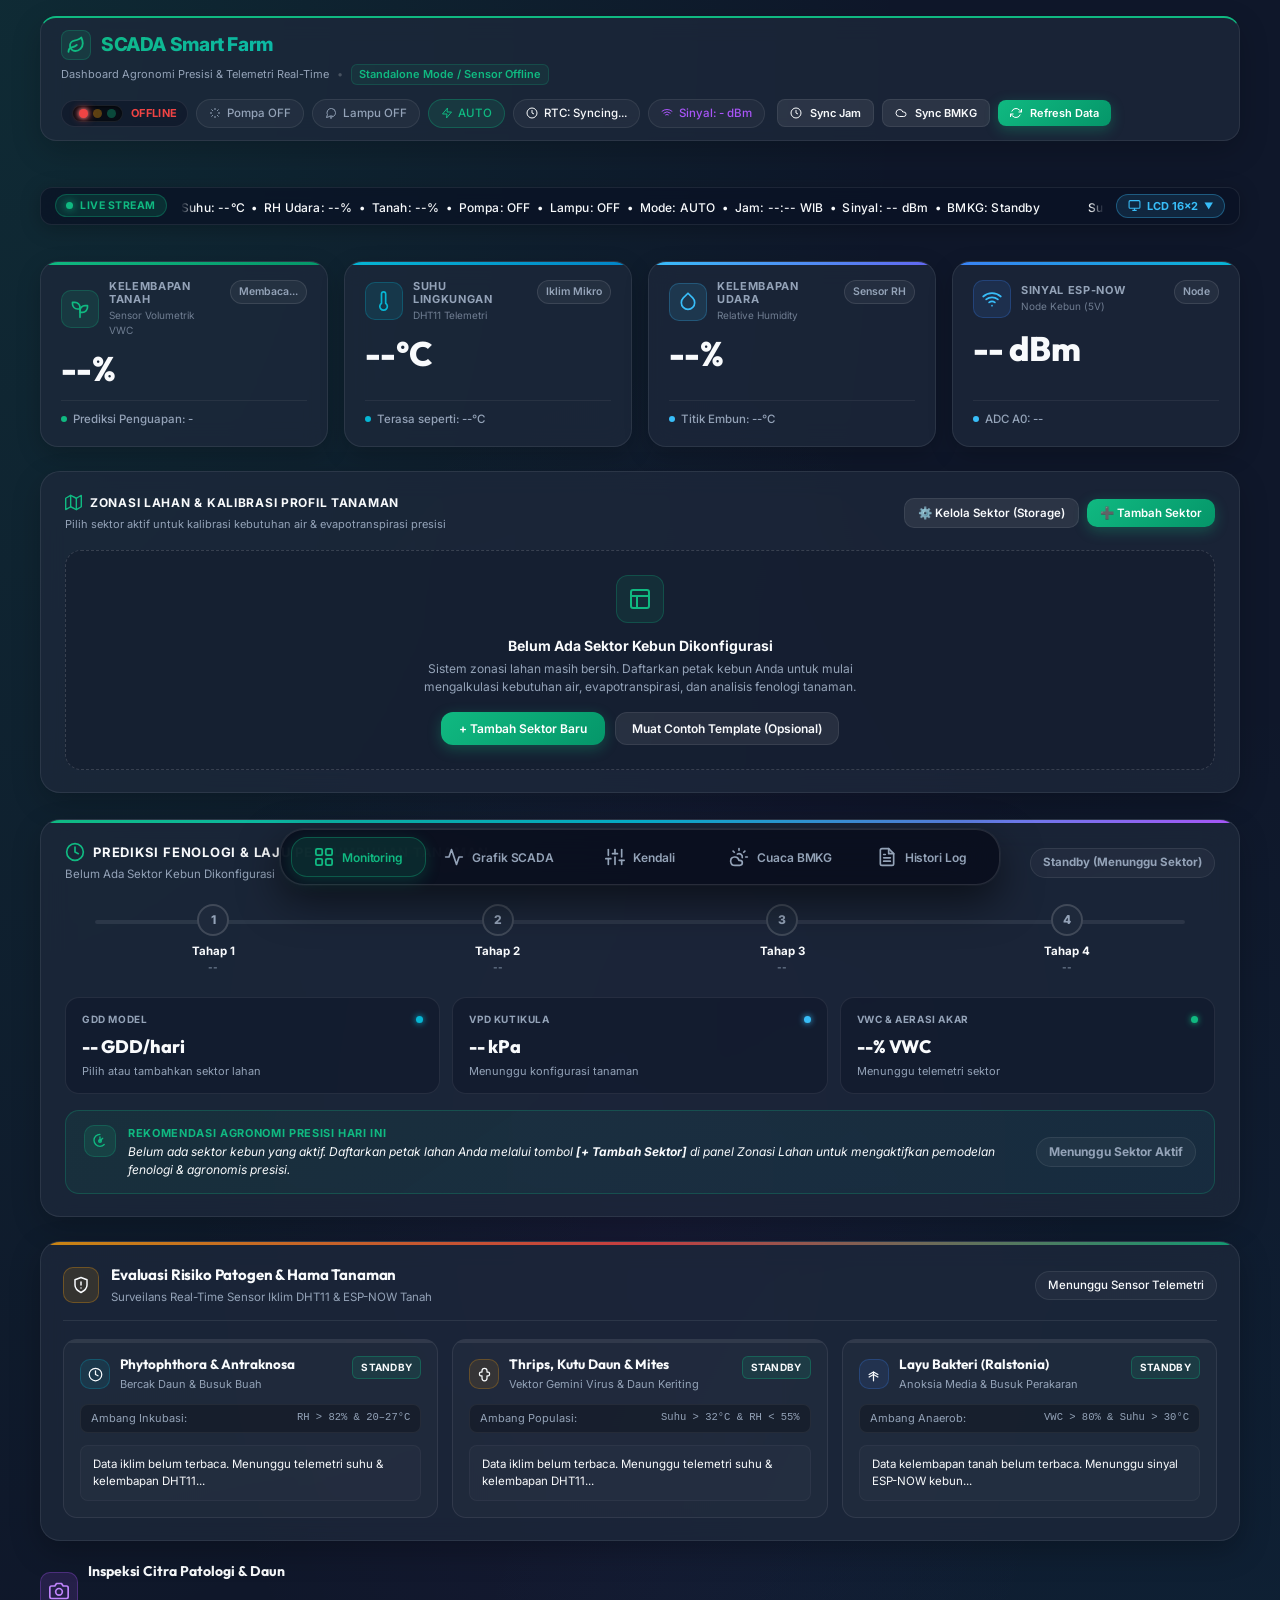
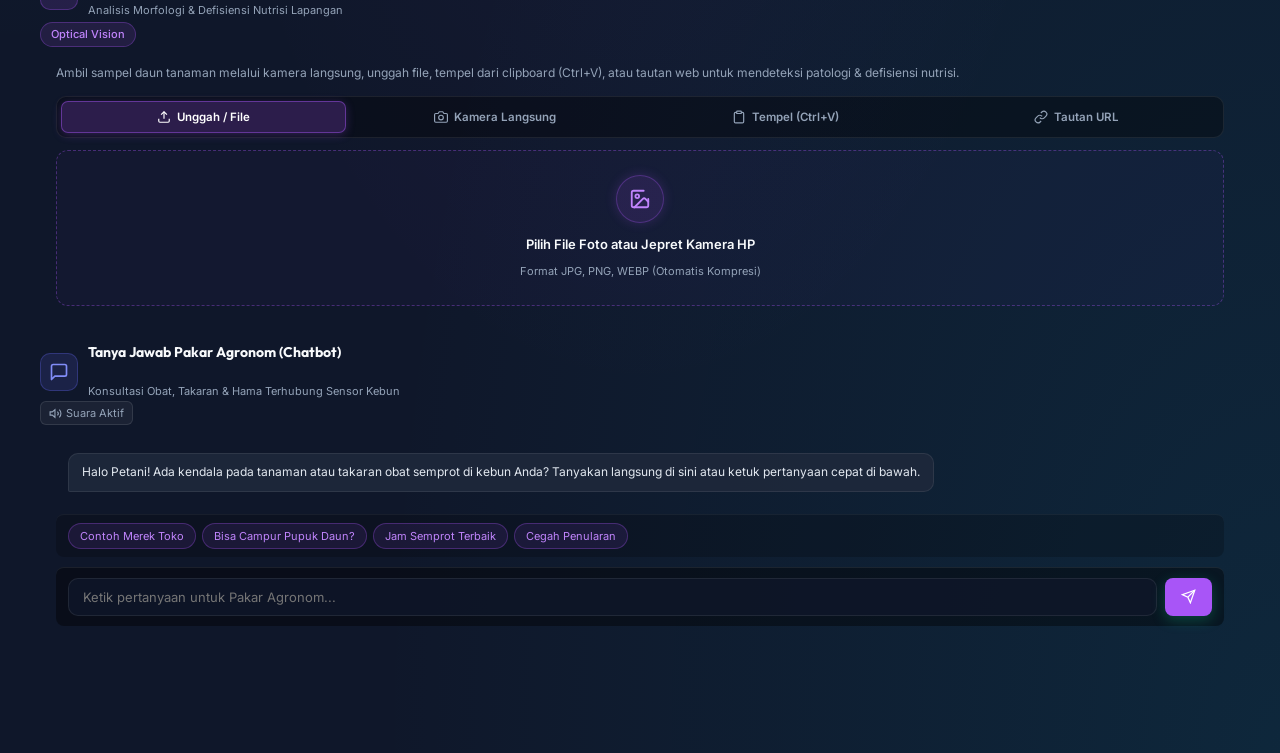
==== commit 09af52cc: "fix(ai): hilangkan batas maxOutputTokens agar jawaban tidak pernah terpotong dan tambahkan cache-bus" ====
--- a/esp32_server_receiver/index.html
+++ b/esp32_server_receiver/index.html
@@ -2222,20 +2222,20 @@
   </div>
 
   <!-- Smart Farm SCADA Modular JavaScript Engine (Strict Line Limit < 300 lines/module) -->
-  <script src="src_web/js/01_navigation.js"></script>
-  <script src="src_web/js/02_charts.js"></script>
-  <script src="src_web/js/02b_crop_history_chart.js"></script>
-  <script src="src_web/js/03_telemetry.js"></script>
-  <script src="src_web/js/04_telemetry_actuators.js"></script>
-  <script src="src_web/js/05_sectors.js"></script>
-  <script src="src_web/js/06_sector_modal.js"></script>
-  <script src="src_web/js/07_phenology.js"></script>
-  <script src="src_web/js/08_controls.js"></script>
-  <script src="src_web/js/09_agronomy.js"></script>
-  <script src="src_web/js/10_fertigation.js"></script>
-  <script src="src_web/js/11_disease_risk.js"></script>
-  <script src="src_web/js/12_weather.js"></script>
-  <script src="src_web/js/13_logs_init.js"></script>
-  <script src="src_web/js/14_agri_chat.js"></script>
+  <script src="src_web/js/01_navigation.js?v=3.0"></script>
+  <script src="src_web/js/02_charts.js?v=3.0"></script>
+  <script src="src_web/js/02b_crop_history_chart.js?v=3.0"></script>
+  <script src="src_web/js/03_telemetry.js?v=3.0"></script>
+  <script src="src_web/js/04_telemetry_actuators.js?v=3.0"></script>
+  <script src="src_web/js/05_sectors.js?v=3.0"></script>
+  <script src="src_web/js/06_sector_modal.js?v=3.0"></script>
+  <script src="src_web/js/07_phenology.js?v=3.0"></script>
+  <script src="src_web/js/08_controls.js?v=3.0"></script>
+  <script src="src_web/js/09_agronomy.js?v=3.0"></script>
+  <script src="src_web/js/10_fertigation.js?v=3.0"></script>
+  <script src="src_web/js/11_disease_risk.js?v=3.0"></script>
+  <script src="src_web/js/12_weather.js?v=3.0"></script>
+  <script src="src_web/js/13_logs_init.js?v=3.0"></script>
+  <script src="src_web/js/14_agri_chat.js?v=3.0"></script>
 </body>
 </html>
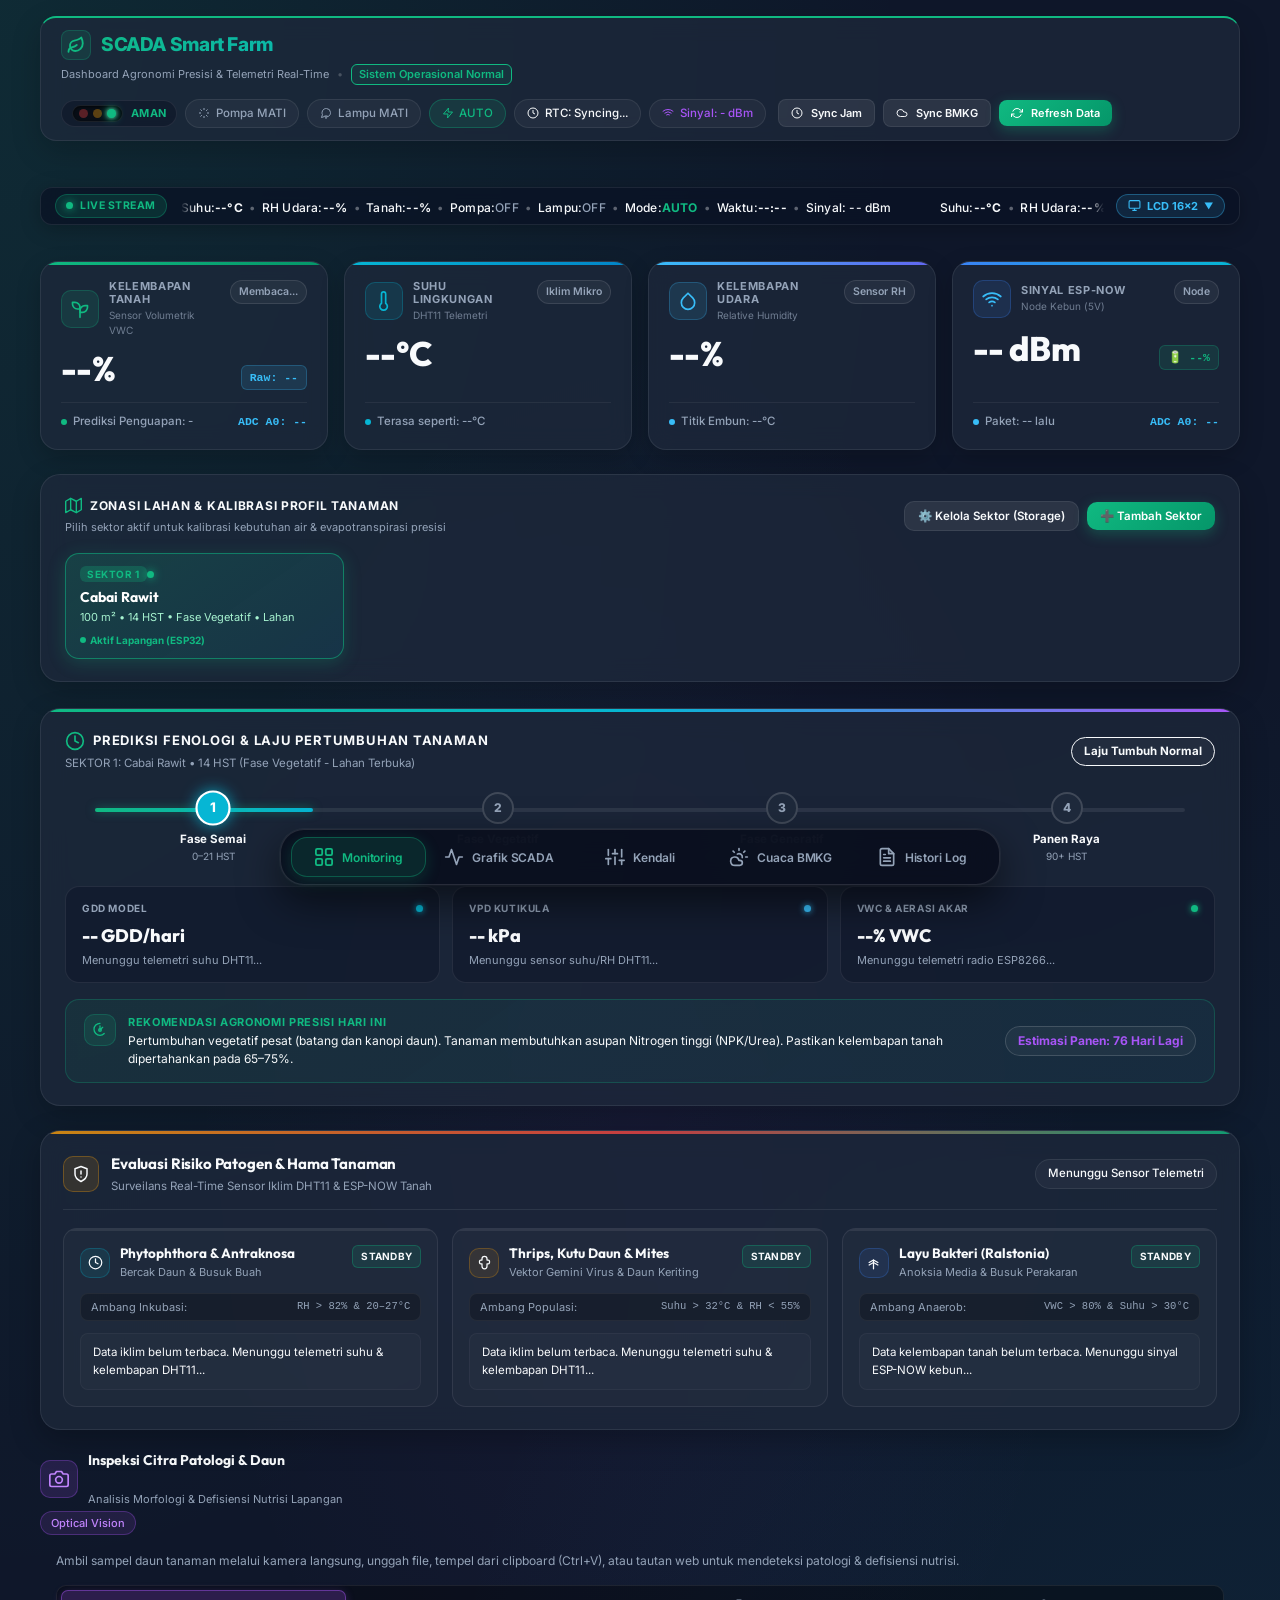
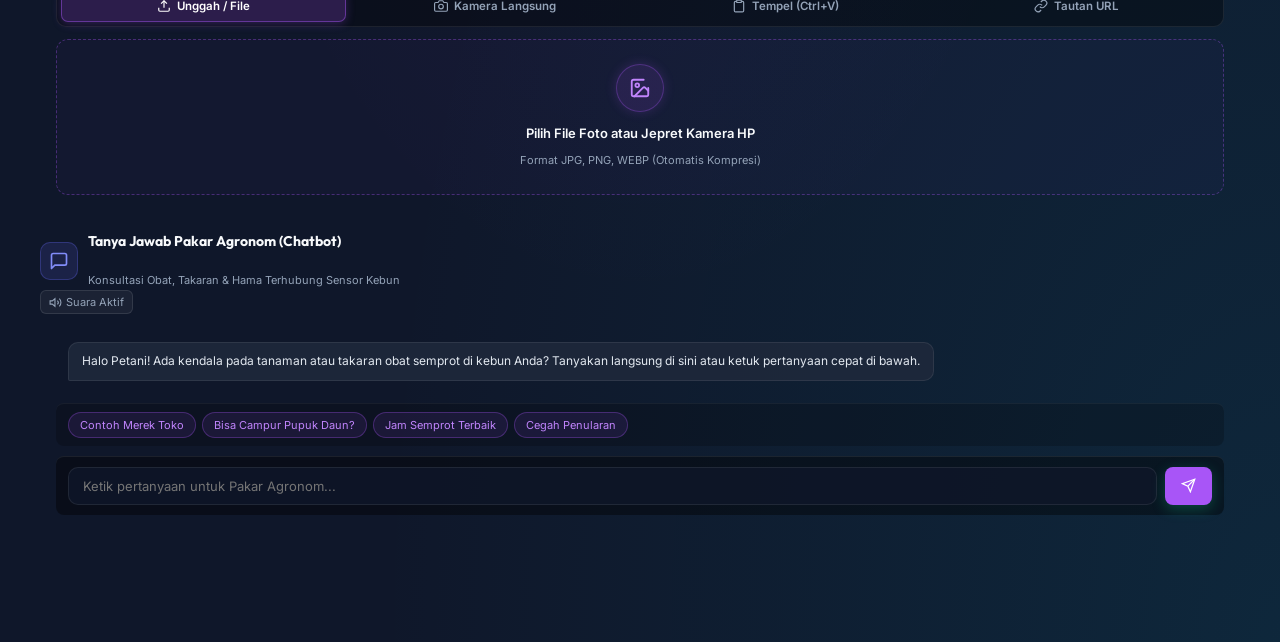
==== commit c168e72e: "Fix: how weather to humidity auto" ====
--- a/esp32_server_receiver/index.html
+++ b/esp32_server_receiver/index.html
@@ -36,7 +36,7 @@
         <div class="brand-sub">
           <span>Dashboard Agronomi Presisi &amp; Telemetri Real-Time</span>
           <span class="status-divider">•</span>
-          <span id="banner-text" class="header-status-msg">Standalone Mode / Sensor Offline</span>
+          <span id="banner-text" class="header-status-msg" style="color:var(--primary); border-color:var(--primary);">Sistem Operasional Normal</span>
         </div>
       </div>
 
@@ -46,11 +46,11 @@
           <!-- PHYSICAL TRAFFIC LIGHT INDICATOR (ESP32 PINS 32, 33, 27) -->
           <div class="badge-pill traffic-pill" id="traffic-light-widget" title="Indikator Fisik Traffic Light Lahan (Pin 32 Hijau, 33 Kuning, 27 Merah) - Klik untuk Detail" onclick="toggleLedDiag()" style="cursor: pointer;">
             <div class="traffic-housing">
-              <span class="traffic-bulb bulb-red active blink" id="traffic-bulb-red" title="Merah: Bahaya / Terputus / Offline (Pin 27)"></span>
-              <span class="traffic-bulb bulb-yellow" id="traffic-bulb-yellow" title="Kuning: Peringatan / Menunggu / Standby (Pin 33)"></span>
-              <span class="traffic-bulb bulb-green" id="traffic-bulb-green" title="Hijau: Kondisi Normal (Pin 32)"></span>
-            </div>
-            <span id="traffic-label" class="traffic-label" style="color: #ef4444;">Offline</span>
+              <span class="traffic-bulb bulb-red" id="traffic-bulb-red" title="Merah: Bahaya / Terputus (Pin 25)"></span>
+              <span class="traffic-bulb bulb-yellow" id="traffic-bulb-yellow" title="Kuning: Menghubungkan / Standby (Pin 33)"></span>
+              <span class="traffic-bulb bulb-green active" id="traffic-bulb-green" title="Hijau: Kondisi Normal (Pin 32)"></span>
+            </div>
+            <span id="traffic-label" class="traffic-label" style="color: #10b981;">Aman</span>
           </div>
 
           <div class="badge-pill" id="badge-global-pump" style="color: var(--text-sub); display: inline-flex;">
@@ -204,12 +204,16 @@
             </div>
             <span class="kpi-status-badge" id="kpi-soil-category">Membaca...</span>
           </div>
-          <div class="kpi-card-body">
+          <div class="kpi-card-body" style="display: flex; align-items: baseline; justify-content: space-between; flex-wrap: wrap; gap: 8px;">
             <div class="kpi-value" id="kpi-soil">--%</div>
-          </div>
-          <div class="kpi-card-footer">
-            <span class="kpi-footer-dot"></span>
-            <span class="kpi-footer-text" id="kpi-soil-depletion">Prediksi Penguapan: -</span>
+            <div class="badge-pill" id="kpi-soil-raw-badge" style="font-family: monospace; font-size: 11.5px; font-weight: 700; color: #38bdf8; background: rgba(56, 189, 248, 0.12); border: 1px solid rgba(56, 189, 248, 0.25); padding: 3px 8px; border-radius: 6px;" title="Nilai mentah ADC Pin A0 dari Node ESP8266">Raw: --</div>
+          </div>
+          <div class="kpi-card-footer" style="display: flex; justify-content: space-between; align-items: center; flex-wrap: wrap; gap: 6px;">
+            <div style="display: flex; align-items: center; gap: 6px;">
+              <span class="kpi-footer-dot"></span>
+              <span class="kpi-footer-text" id="kpi-soil-depletion">Prediksi Penguapan: -</span>
+            </div>
+            <span class="kpi-footer-text" id="kpi-soil-raw-adc" style="font-family: monospace; color: #38bdf8; font-weight: 600;">ADC A0: --</span>
           </div>
         </div>
 
@@ -282,12 +286,16 @@
             </div>
             <span class="kpi-status-badge" id="kpi-node-status">Node</span>
           </div>
-          <div class="kpi-card-body">
+          <div class="kpi-card-body" style="display: flex; align-items: baseline; justify-content: space-between; flex-wrap: wrap; gap: 8px;">
             <div class="kpi-value" id="kpi-signal">-- dBm</div>
-          </div>
-          <div class="kpi-card-footer">
-            <span class="kpi-footer-dot"></span>
-            <span class="kpi-footer-text" id="kpi-raw-adc">ADC A0: --</span>
+            <div class="badge-pill" id="kpi-node-battery-badge" style="font-family: monospace; font-size: 11.5px; font-weight: 700; color: #10b981; background: rgba(16, 185, 129, 0.12); border: 1px solid rgba(16, 185, 129, 0.25); padding: 3px 8px; border-radius: 6px;" title="Estimasi Baterai Node ESP8266 Kebun">🔋 --%</div>
+          </div>
+          <div class="kpi-card-footer" style="display: flex; justify-content: space-between; align-items: center; flex-wrap: wrap; gap: 6px;">
+            <div style="display: flex; align-items: center; gap: 6px;">
+              <span class="kpi-footer-dot"></span>
+              <span class="kpi-footer-text" id="kpi-packet-timer">Paket: -- lalu</span>
+            </div>
+            <span class="kpi-footer-text" id="kpi-raw-adc" style="font-family: monospace; color: #38bdf8; font-weight: 600;">ADC A0: --</span>
           </div>
         </div>
       </div>
@@ -306,10 +314,10 @@
             </div>
             <div>
               <span style="font-size:13px; font-weight:700; color:var(--text-main);">Indikator Status Lahan</span>
-              <span style="display:block; font-size:11px; color:var(--text-sub); margin-top:1px;">Traffic Light Fisik ESP32 (Pin 27 Merah · Pin 33 Kuning · Pin 32 Hijau)</span>
-            </div>
-          </div>
-          <span id="traffic-card-label" style="font-size:12px; font-weight:700; padding:4px 12px; border-radius:20px; background:rgba(239,68,68,0.15); color:#ef4444; border:1px solid rgba(239,68,68,0.3);">SENSOR TERPUTUS / OFFLINE</span>
+              <span style="display:block; font-size:11px; color:var(--text-sub); margin-top:1px;">Traffic Light Fisik ESP32 (Pin 25 Merah · Pin 33 Kuning · Pin 32 Hijau)</span>
+            </div>
+          </div>
+          <span id="traffic-card-label" style="font-size:12px; font-weight:700; padding:4px 12px; border-radius:20px; background:rgba(16,185,129,0.15); color:#10b981; border:1px solid rgba(16,185,129,0.3);">KONDISI AMAN</span>
         </div>
 
         <!-- BIG TRAFFIC LIGHT DISPLAY -->
@@ -319,15 +327,15 @@
           <div style="display:flex; flex-direction:column; align-items:center; gap:8px;">
             <div class="traffic-pole-housing" id="traffic-pole">
               <!-- RED bulb -->
-              <div class="traffic-pole-bulb pole-red lit blink" id="pole-bulb-red" title="Pin 27 · Bahaya / Sensor Terputus">
+              <div class="traffic-pole-bulb pole-red" id="pole-bulb-red" title="Pin 25 · Bahaya / Sensor Terputus">
                 <div class="pole-bulb-inner"></div>
               </div>
               <!-- YELLOW bulb -->
-              <div class="traffic-pole-bulb pole-yellow" id="pole-bulb-yellow" title="Pin 33 · Peringatan / Jadwal RTC">
+              <div class="traffic-pole-bulb pole-yellow" id="pole-bulb-yellow" title="Pin 33 · Peringatan / Inisialisasi">
                 <div class="pole-bulb-inner"></div>
               </div>
               <!-- GREEN bulb -->
-              <div class="traffic-pole-bulb pole-green" id="pole-bulb-green" title="Pin 32 · Kondisi Normal">
+              <div class="traffic-pole-bulb pole-green lit" id="pole-bulb-green" title="Pin 32 · Kondisi Normal">
                 <div class="pole-bulb-inner"></div>
               </div>
             </div>
@@ -341,17 +349,17 @@
               <div class="traffic-status-cell" id="traffic-cell-red" style="border-radius:10px; padding:10px 6px; background:rgba(239,68,68,0.07); border:1px solid rgba(239,68,68,0.15);">
                 <div style="font-size:9px; color:#ef4444; font-weight:700; letter-spacing:0.04em; text-transform:uppercase; margin-bottom:4px;">MERAH</div>
                 <div style="font-size:10px; color:var(--text-sub); line-height:1.3;">Bahaya Suhu<br/>Sensor Terputus</div>
-                <div class="traffic-cell-dot" style="width:8px; height:8px; border-radius:50%; background:#ef4444; margin:6px auto 0; opacity:1; box-shadow:0 0 8px #ef4444;" id="traffic-dot-red"></div>
+                <div class="traffic-cell-dot" style="width:8px; height:8px; border-radius:50%; background:#ef4444; margin:6px auto 0; opacity:0.3;" id="traffic-dot-red"></div>
               </div>
               <div class="traffic-status-cell" id="traffic-cell-yellow" style="border-radius:10px; padding:10px 6px; background:rgba(245,158,11,0.07); border:1px solid rgba(245,158,11,0.15);">
                 <div style="font-size:9px; color:#f59e0b; font-weight:700; letter-spacing:0.04em; text-transform:uppercase; margin-bottom:4px;">KUNING</div>
-                <div style="font-size:10px; color:var(--text-sub); line-height:1.3;">Perlu Irigasi<br/>Jadwal RTC Aktif</div>
+                <div style="font-size:10px; color:var(--text-sub); line-height:1.3;">Perlu Irigasi<br/>Inisialisasi Radio</div>
                 <div class="traffic-cell-dot" style="width:8px; height:8px; border-radius:50%; background:#f59e0b; margin:6px auto 0; opacity:0.3;" id="traffic-dot-yellow"></div>
               </div>
               <div class="traffic-status-cell" id="traffic-cell-green" style="border-radius:10px; padding:10px 6px; background:rgba(16,185,129,0.07); border:1px solid rgba(16,185,129,0.15);">
                 <div style="font-size:9px; color:#10b981; font-weight:700; letter-spacing:0.04em; text-transform:uppercase; margin-bottom:4px;">HIJAU</div>
                 <div style="font-size:10px; color:var(--text-sub); line-height:1.3;">Kondisi Aman<br/>Tanah Cukup</div>
-                <div class="traffic-cell-dot" style="width:8px; height:8px; border-radius:50%; background:#10b981; margin:6px auto 0; opacity:0.3;" id="traffic-dot-green"></div>
+                <div class="traffic-cell-dot" style="width:8px; height:8px; border-radius:50%; background:#10b981; margin:6px auto 0; opacity:1; box-shadow:0 0 8px #10b981;" id="traffic-dot-green"></div>
               </div>
             </div>
 
@@ -364,8 +372,8 @@
                   Jadwal RTC Berjalan
                 </span>
               </div>
-              <div id="traffic-current-status" style="font-size:13px; font-weight:700; color:#ef4444; margin-top:6px;">ESP8266 Terputus / Sensor Offline</div>
-              <div id="traffic-current-detail" style="font-size:10px; color:var(--text-sub); margin-top:3px;">Lampu Merah (Pin 27) berkedip. Pompa dikunci mati oleh failsafe sistem.</div>
+              <div id="traffic-current-status" style="font-size:13px; font-weight:700; color:#10b981; margin-top:6px;">Sistem Aman — Kondisi Optimal</div>
+              <div id="traffic-current-detail" style="font-size:10px; color:var(--text-sub); margin-top:3px;">Lampu Hijau (Pin 32). Seluruh sensor terhubung stabil.</div>
             </div>
 
             <!-- DIAGNOSTIK HARDWARE LED (GPIO Sinyal vs Fisik) -->
@@ -379,7 +387,7 @@
                 <div style="display:flex; align-items:center; justify-content:space-between; gap:8px;">
                   <div style="display:flex; align-items:center; gap:6px;">
                     <div style="width:10px; height:10px; border-radius:50%; background:#ef4444; flex-shrink:0; box-shadow:0 0 6px #ef4444;" id="hw-dot-red"></div>
-                    <span style="font-size:10px; color:var(--text-sub);">Pin 27 · LED Merah</span>
+                    <span style="font-size:10px; color:var(--text-sub);">Pin 25 · LED Merah</span>
                   </div>
                   <span id="hw-state-red" style="font-size:10px; font-weight:700; color:#ef4444; padding:2px 8px; border-radius:6px; background:rgba(255,255,255,0.08);">BLINK (ON) ●</span>
                 </div>
@@ -1045,579 +1053,842 @@
           <span id="crop-hist-footer-status">Data tersimpan di LocalStorage peramban • Kurva Pertumbuhan Sigmoid (S-Curve)</span>
           <span id="crop-hist-points-text" style="color:var(--text-sub);">0 Catatan Tersimpan</span>
         </div>
+
+        <!-- Interactive Crop History Log Table -->
+        <div id="crop-hist-table-wrap" style="margin-top:14px; border-top:1px solid rgba(255,255,255,0.08); padding-top:12px;">
+          <div style="display:flex; justify-content:space-between; align-items:center; margin-bottom:8px;">
+            <span style="font-size:12px; font-weight:700; color:var(--text-main); display:inline-flex; align-items:center; gap:6px;">
+              <svg width="13" height="13" viewBox="0 0 24 24" fill="none" stroke="currentColor" stroke-width="2"><path d="M14 2H6a2 2 0 0 0-2 2v16a2 2 0 0 0 2 2h12a2 2 0 0 0 2-2V8z"></path><polyline points="14 2 14 8 20 8"></polyline><line x1="16" y1="13" x2="8" y2="13"></line><line x1="16" y1="17" x2="8" y2="17"></line><polyline points="10 9 9 9 8 9"></polyline></svg>
+              <span>Jurnal Rekaman Perkembangan Lapangan</span>
+            </span>
+            <span id="crop-hist-count-badge" class="badge-pill" style="font-size:10px; color:#10b981; border-color:rgba(16,185,129,0.3); background:rgba(16,185,129,0.1);">0 Rekaman</span>
+          </div>
+          <div style="max-height:180px; overflow-y:auto; border-radius:8px; border:1px solid rgba(255,255,255,0.06); background:rgba(0,0,0,0.2);">
+            <table style="width:100%; border-collapse:collapse; font-size:11px; text-align:left;">
+              <thead>
+                <tr style="border-bottom:1px solid rgba(255,255,255,0.08); color:var(--text-sub); background:rgba(255,255,255,0.02);">
+                  <th style="padding:6px 10px;">HST</th>
+                  <th style="padding:6px 10px;">Tanggal</th>
+                  <th style="padding:6px 10px;">Fase</th>
+                  <th style="padding:6px 10px;">Tanah</th>
+                  <th style="padding:6px 10px;">Suhu</th>
+                  <th style="padding:6px 10px;">RH</th>
+                  <th style="padding:6px 10px;">Vigor</th>
+                  <th style="padding:6px 10px; text-align:center;">Aksi</th>
+                </tr>
+              </thead>
+              <tbody id="crop-hist-table-body">
+                <tr><td colspan="8" style="padding:16px; text-align:center; color:var(--text-sub);">Belum ada catatan perkembangan. Klik tombol [ Catat Hari Ini ] untuk merekam data harian.</td></tr>
+              </tbody>
+            </table>
+          </div>
+        </div>
       </div>
     </div>
 
 
-    <!-- TAB 3: KENDALI & PRESISI -->
-    <div id="tab-controls" class="tab-content">
-      <div class="grid-two-col">
-        <!-- SMART PUMP CONTROL CENTER CARD -->
-        <div class="card" style="background: rgba(15, 23, 42, 0.4); backdrop-filter: blur(12px); -webkit-backdrop-filter: blur(12px); border: 1px solid rgba(255,255,255,0.1); box-shadow: 0 4px 30px rgba(0, 0, 0, 0.1);">
-          <div class="chart-header-wrap" style="margin-bottom:14px;">
-            <div class="chart-title-area">
-              <div class="chart-icon-box emerald">
-                <svg width="20" height="20" viewBox="0 0 24 24" fill="none" stroke="currentColor" stroke-width="2" stroke-linecap="round" stroke-linejoin="round">
-                  <path d="M12 2v20M17 5H9.5a3.5 3.5 0 0 0 0 7h5a3.5 3.5 0 0 1 0 7H6"></path>
-                </svg>
-              </div>
-              <div>
-                <span class="chart-title-text">Kendali Pompa Irigasi</span>
-                <span class="chart-subtitle-text">Pin 26 Active-Low • Interlock Proteksi Lahan</span>
-              </div>
-            </div>
-            <div style="display:flex; gap:6px; align-items:center;">
-              <span class="badge-pill" id="relay-status-badge" style="color:var(--text-sub); border-color:rgba(255,255,255,0.1); background:rgba(0,0,0,0.2);"><span>Menunggu Data...</span></span>
-            </div>
-          </div>
-          <!-- Mode Switch Toggle -->
-          <div class="switch-group" style="margin-bottom: 18px; align-items: flex-start;">
+<!-- TAB 3: KENDALI & PRESISI -->
+<div id="tab-controls" class="tab-content">
+  <div class="grid-two-col">
+    <!-- SMART PUMP CONTROL CENTER CARD -->
+    <div class="card"
+      style="background: rgba(15, 23, 42, 0.4); backdrop-filter: blur(12px); -webkit-backdrop-filter: blur(12px); border: 1px solid rgba(255,255,255,0.1); box-shadow: 0 4px 30px rgba(0, 0, 0, 0.1);">
+      <div class="chart-header-wrap" style="margin-bottom:14px;">
+        <div class="chart-title-area">
+          <div class="chart-icon-box emerald">
+            <svg width="20" height="20" viewBox="0 0 24 24" fill="none" stroke="currentColor" stroke-width="2"
+              stroke-linecap="round" stroke-linejoin="round">
+              <path d="M12 2v20M17 5H9.5a3.5 3.5 0 0 0 0 7h5a3.5 3.5 0 0 1 0 7H6"></path>
+            </svg>
+          </div>
+          <div>
+            <span class="chart-title-text">Kendali Pompa Irigasi</span>
+            <span class="chart-subtitle-text">Pin 26 Active-Low • Interlock Proteksi Lahan</span>
+          </div>
+        </div>
+        <div style="display:flex; gap:6px; align-items:center;">
+          <span class="badge-pill" id="relay-status-badge"
+            style="color:var(--text-sub); border-color:rgba(255,255,255,0.1); background:rgba(0,0,0,0.2);"><span>Menunggu
+              Data...</span></span>
+        </div>
+      </div>
+      <!-- Mode Switch Toggle -->
+      <div class="switch-group" style="margin-bottom: 18px; align-items: flex-start;">
+        <div>
+          <div style="font-size:13px; font-weight:700; margin-bottom:4px;">Mode Operasi</div>
+          <div id="mode-desc-text" style="font-size:11px; color:var(--text-sub);">Mode Otomatis (Sensor &amp; RTC)</div>
+        </div>
+        <div class="segment-control">
+          <button id="btn-pump-mode-auto" class="segment-btn active" onclick="toggleSystemMode(false)">Auto</button>
+          <button id="btn-pump-mode-manual" class="segment-btn" onclick="toggleSystemMode(true)">Manual</button>
+        </div>
+      </div>
+      <!-- Manual Action Buttons (Hanya aktif saat Mode Manual) -->
+      <div style="display:flex; gap:10px; margin-bottom:14px;">
+        <button class="btn btn-primary" id="btn-pump-on" onclick="sendRelayCommand('on')" disabled=""
+          style="flex:1; padding:10px; display:inline-flex; align-items:center; justify-content:center; gap:6px; font-weight:700;">
+          <svg width="14" height="14" viewBox="0 0 24 24" fill="none" stroke="currentColor" stroke-width="2.5">
+            <polygon points="5 3 19 12 5 21 5 3"></polygon>
+          </svg>
+          <span>Nyalakan Pompa</span>
+        </button>
+        <button class="btn btn-danger" id="btn-pump-off" onclick="sendRelayCommand('off')" disabled=""
+          style="flex:1; padding:10px; display:inline-flex; align-items:center; justify-content:center; gap:6px; font-weight:700;">
+          <svg width="14" height="14" viewBox="0 0 24 24" fill="none" stroke="currentColor" stroke-width="2.5">
+            <rect x="4" y="4" width="16" height="16" rx="2"></rect>
+          </svg>
+          <span>Matikan Pompa</span>
+        </button>
+      </div>
+      <!-- Real-time Live Session Status Bar -->
+      <div id="pump-live-bar"
+        style="display:none; background:linear-gradient(90deg, rgba(6,182,212,0.18) 0%, rgba(16,185,129,0.18) 100%); border:1px solid rgba(6,182,212,0.4); padding:10px 14px; border-radius:10px; margin-bottom:14px; font-size:12px; align-items:center; justify-content:space-between; box-shadow:0 0 15px rgba(6,182,212,0.25);">
+        <div style="display:flex; align-items:center; gap:8px;">
+          <span class="badge-dot dot-green" style="background:#06b6d4; box-shadow:0 0 8px #06b6d4;"></span>
+          <div>
+            <div style="color:#06b6d4; font-weight:800; font-size:12px; letter-spacing:0.3px;">💧 STATUS: SEDANG MENYIRAM LAHAN</div>
+            <div id="pump-live-subtitle" style="font-size:10px; color:var(--text-sub);">Pin 26 Aktif • Air Mengalir ke Perakaran</div>
+          </div>
+        </div>
+        <b id="pump-live-timer" style="color:var(--text-main); font-size:12px; font-family:'Outfit',sans-serif; background:rgba(0,0,0,0.3); padding:4px 8px; border-radius:6px; border:1px solid rgba(255,255,255,0.1);">AKTIF</b>
+      </div>
+      <!-- Pump Usage Stats Grid (Tersimpan di NVS ESP32) -->
+      <div style="background:rgba(0,0,0,0.3); padding:14px; border-radius:12px; border:1px solid rgba(255,255,255,0.08); margin-bottom:12px;">
+        <div style="display:flex; justify-content:space-between; align-items:center; margin-bottom:12px; flex-wrap:wrap; gap:6px;">
+          <span style="font-size:12px; font-weight:700; color:var(--text-main); display:inline-flex; align-items:center; gap:6px;">
+            <svg width="15" height="15" viewBox="0 0 24 24" fill="none" stroke="#06b6d4" stroke-width="2.2"><path d="M12 2v20M17 5H9.5a3.5 3.5 0 0 0 0 7h5a3.5 3.5 0 0 1 0 7H6"></path></svg>
+            Statistik &amp; Akumulasi Pompa
+          </span>
+          <span class="badge-pill" style="font-size:10px; color:#10b981; border-color:rgba(16,185,129,0.3); background:rgba(16,185,129,0.12); padding:3px 8px;">
+            💾 Tersimpan di NVS ESP32
+          </span>
+        </div>
+
+        <div style="display:grid; grid-template-columns:1fr 1fr; gap:10px; font-size:12px;">
+          <!-- Card 1: Frekuensi Nyala & Mati -->
+          <div style="background:rgba(255,255,255,0.03); padding:10px 12px; border-radius:10px; border:1px solid rgba(255,255,255,0.06);">
+            <span style="color:var(--text-sub); display:block; font-size:11px; margin-bottom:4px;">Frekuensi Siklus:</span>
+            <div style="display:flex; gap:6px; align-items:baseline; flex-wrap:wrap;">
+              <span id="stat-pump-count" style="font-size:15px; font-weight:800; color:#10b981;">0 Nyala</span>
+              <span style="color:var(--text-sub); font-size:12px;">•</span>
+              <span id="stat-pump-off-count" style="font-size:14px; font-weight:700; color:#94a3b8;">0 Mati</span>
+            </div>
+            <div style="font-size:10px; color:var(--text-sub); margin-top:3px;">Siklus irigasi selesai</div>
+          </div>
+
+          <!-- Card 2: Total Durasi Akumulasi -->
+          <div style="background:rgba(255,255,255,0.03); padding:10px 12px; border-radius:10px; border:1px solid rgba(255,255,255,0.06);">
+            <span style="color:var(--text-sub); display:block; font-size:11px; margin-bottom:4px;">Total Durasi Aktif:</span>
+            <div id="stat-pump-duration" style="font-size:15px; font-weight:800; color:#38bdf8;">0 Detik</div>
+            <div id="stat-pump-secs" style="font-size:10px; color:var(--text-sub); margin-top:3px;">0 Detik Akumulasi</div>
+          </div>
+
+          <!-- Card 3: Estimasi Volume Air -->
+          <div style="background:rgba(255,255,255,0.03); padding:10px 12px; border-radius:10px; border:1px solid rgba(255,255,255,0.06);">
+            <span style="color:var(--text-sub); display:block; font-size:11px; margin-bottom:4px;">Estimasi Volume Air:</span>
+            <div id="stat-water-liters" style="font-size:15px; font-weight:800; color:#06b6d4;">0.0 Liter</div>
+            <div id="stat-water-rate" style="font-size:10px; color:var(--text-sub); margin-top:3px;">Debit: 1800 L/jam</div>
+          </div>
+
+          <!-- Card 4: Konsumsi Listrik & Biaya PLN -->
+          <div style="background:rgba(255,255,255,0.03); padding:10px 12px; border-radius:10px; border:1px solid rgba(255,255,255,0.06);">
+            <span style="color:var(--text-sub); display:block; font-size:11px; margin-bottom:4px;">Biaya Listrik (PLN):</span>
+            <div id="stat-cost-idr" style="font-size:15px; font-weight:800; color:#f59e0b;">Rp 0</div>
+            <div id="stat-kwh-used" style="font-size:10px; color:var(--text-sub); margin-top:3px;">Energi: 0.000 kWh</div>
+          </div>
+        </div>
+
+        <button class="btn btn-secondary" onclick="resetPumpStats()"
+          style="width:100%; margin-top:10px; padding:7px; font-size:11px; display:inline-flex; align-items:center; justify-content:center; gap:6px; border-color:rgba(239,68,68,0.3); color:#fca5a5;">
+          <svg width="12" height="12" viewBox="0 0 24 24" fill="none" stroke="currentColor" stroke-width="2">
+            <path d="M3 6h18M19 6v14a2 2 0 0 1-2 2H7a2 2 0 0 1-2-2V6m3 0V4a2 2 0 0 1 2-2h4a2 2 0 0 1 2 2v2"></path>
+          </svg>
+          <span>Reset Akumulasi Pompa (Mulai Siklus Baru)</span>
+        </button>
+      </div>
+      <!-- Dynamic Pump Calibration Form Collapsible -->
+      <div
+        style="background:rgba(0,0,0,0.2); padding:10px 12px; border-radius:10px; margin-top:10px; border:1px solid rgba(255,255,255,0.08);">
+        <div onclick="togglePumpConfigForm()"
+          style="display:flex; justify-content:space-between; align-items:center; cursor:pointer;">
+          <span
+            style="font-size:11px; font-weight:bold; color:var(--secondary); display:inline-flex; align-items:center; gap:6px;">
+            <svg width="13" height="13" viewBox="0 0 24 24" fill="none" stroke="currentColor" stroke-width="2">
+              <circle cx="12" cy="12" r="3"></circle>
+              <path
+                d="M19.4 15a1.65 1.65 0 0 0 .33 1.82l.06.06a2 2 0 0 1 0 2.83 2 2 0 0 1-2.83 0l-.06-.06a1.65 1.65 0 0 0-1.82-.33 1.65 1.65 0 0 0-1 1.51V21a2 2 0 0 1-2 2 2 2 0 0 1-2-2v-.09A1.65 1.65 0 0 0 9 19.4a1.65 1.65 0 0 0-1.82.33l-.06.06a2 2 0 0 1-2.83 0 2 2 0 0 1 0-2.83l.06-.06a1.65 1.65 0 0 0 .33-1.82 1.65 1.65 0 0 0-1.51-1H3a2 2 0 0 1-2-2 2 2 0 0 1 2-2h.09A1.65 1.65 0 0 0 4.6 9a1.65 1.65 0 0 0-.33-1.82l-.06-.06a2 2 0 0 1 0-2.83 2 2 0 0 1 2.83 0l.06.06a1.65 1.65 0 0 0 1.82.33H9a1.65 1.65 0 0 0 1-1.51V3a2 2 0 0 1 2-2 2 2 0 0 1 2 2v.09a1.65 1.65 0 0 0 1 1.51 1.65 1.65 0 0 0 1.82-.33l.06-.06a2 2 0 0 1 2.83 0 2 2 0 0 1 0 2.83l-.06.06a1.65 1.65 0 0 0-.33 1.82V9a1.65 1.65 0 0 0 1.51 1H21a2 2 0 0 1 2 2 2 2 0 0 1-2 2h-.09a1.65 1.65 0 0 0-1.51 1z">
+              </path>
+            </svg>
+            Kalibrasi Pompa &amp; Tarif Listrik PLN
+          </span>
+          <span id="pump-config-arrow" style="font-size:11px; color:var(--text-sub);">▼</span>
+        </div>
+        <div id="pump-config-body"
+          style="display:none; margin-top:10px; border-top:1px dashed rgba(255,255,255,0.1); padding-top:10px;">
+          <div style="display:grid; grid-template-columns:1fr 1fr 1fr; gap:8px; margin-bottom:8px;">
             <div>
-              <div style="font-size:13px; font-weight:700; margin-bottom:4px;">Mode Operasi</div>
-              <div id="mode-desc-text" style="font-size:11px; color:var(--text-sub);">Mode Otomatis (Sensor &amp; RTC)</div>
-            </div>
-            <div class="segment-control">
-              <button id="btn-pump-mode-auto" class="segment-btn active" onclick="toggleSystemMode(false)">Auto</button>
-              <button id="btn-pump-mode-manual" class="segment-btn" onclick="toggleSystemMode(true)">Manual</button>
-            </div>
-          </div>
-          <!-- Manual Action Buttons (Disabled by default in Auto Mode) -->
-          <div style="display:flex; gap:10px; margin-bottom:14px;">
-            <button class="btn btn-primary" disabled="" id="btn-pump-on" onclick="sendRelayCommand('on')" style="flex:1; padding:10px; display:inline-flex; align-items:center; justify-content:center; gap:6px; font-weight:700;">
-              <svg width="14" height="14" viewBox="0 0 24 24" fill="none" stroke="currentColor" stroke-width="2.5"><polygon points="5 3 19 12 5 21 5 3"></polygon></svg>
-              <span>Nyalakan Pompa</span>
-            </button>
-            <button class="btn btn-danger" disabled="" id="btn-pump-off" onclick="sendRelayCommand('off')" style="flex:1; padding:10px; display:inline-flex; align-items:center; justify-content:center; gap:6px; font-weight:700;">
-              <svg width="14" height="14" viewBox="0 0 24 24" fill="none" stroke="currentColor" stroke-width="2.5"><rect x="4" y="4" width="16" height="16" rx="2"></rect></svg>
-              <span>Matikan Pompa</span>
-            </button>
-          </div>
-          <!-- Real-time Live Session Status Bar -->
-          <div id="pump-live-bar" style="display:none; background:rgba(16, 185, 129, 0.12); border:1px solid rgba(16,185,129,0.3); padding:8px 12px; border-radius:10px; margin-bottom:12px; font-size:12px; align-items:center; justify-content:space-between;">
-            <span style="color:var(--primary); font-weight:bold; display:inline-flex; align-items:center; gap:6px;">
-              <svg width="14" height="14" viewBox="0 0 24 24" fill="none" stroke="currentColor" stroke-width="2"><path d="M12 2.69l5.66 5.66a8 8 0 1 1-11.31 0z"></path></svg>
-              Pompa Sedang Menyiram Lahan...
-            </span>
-            <b id="pump-live-timer" style="color:var(--text-main);">AKTIF</b>
-          </div>
-          <!-- Pump Usage Stats Grid -->
-          <div style="background:rgba(0,0,0,0.25); padding:12px; border-radius:12px; display:grid; grid-template-columns:1fr 1fr; gap:10px; font-size:12px;">
+              <span style="font-size:10px; color:var(--text-sub);">Debit (L/Jam):</span>
+              <input id="cfg-pump-lph" max="20000" min="100" placeholder="1800" type="number" value="1800" />
+            </div>
             <div>
-              <span style="color:var(--text-sub); display:block; margin-bottom:4px;">Frekuensi Pompa:</span>
-              <div id="stat-pump-count" style="font-size:15px; font-weight:bold; color:var(--text-main);">-- Kali</div>
+              <span style="font-size:10px; color:var(--text-sub);">Daya (Watt):</span>
+              <input id="cfg-pump-watt" max="3000" min="1" placeholder="25" type="number" value="25" />
             </div>
             <div>
-              <span style="color:var(--text-sub); display:block; margin-bottom:4px;">Total Durasi:</span>
-              <div id="stat-pump-secs" style="font-size:15px; font-weight:bold; color:var(--primary);">-- Detik</div>
-            </div>
-            <div>
-              <span style="color:var(--text-sub); display:block; margin-bottom:4px;">Estimasi Volume Air:</span>
-              <div id="stat-water-liters" style="font-size:14px; font-weight:bold; color:var(--secondary);">-- Liter</div>
-            </div>
-            <div>
-              <span style="color:var(--text-sub); display:block; margin-bottom:4px;">Biaya Listrik (PLN):</span>
-              <div id="stat-cost-idr" style="font-size:14px; font-weight:bold; color:var(--warning);">Rp --</div>
-            </div>
-          </div>
-          <button class="btn btn-secondary" onclick="resetPumpStats()" style="width:100%; margin-top:10px; padding:6px; font-size:11px; display:inline-flex; align-items:center; justify-content:center; gap:6px;">
-            <svg width="12" height="12" viewBox="0 0 24 24" fill="none" stroke="currentColor" stroke-width="2"><path d="M3 6h18M19 6v14a2 2 0 0 1-2 2H7a2 2 0 0 1-2-2V6m3 0V4a2 2 0 0 1 2-2h4a2 2 0 0 1 2 2v2"></path></svg>
-            <span>Reset Statistik</span>
+              <span style="font-size:10px; color:var(--text-sub);">Tarif PLN (Rp/kWh):</span>
+              <input id="cfg-pln-tariff" max="5000" min="100" placeholder="415" type="number" value="415" />
+            </div>
+          </div>
+          <button class="btn btn-primary" onclick="savePumpConfig()"
+            style="width:100%; padding:6px; font-size:11px; display:inline-flex; align-items:center; justify-content:center; gap:6px;">
+            <svg width="12" height="12" viewBox="0 0 24 24" fill="none" stroke="currentColor" stroke-width="2">
+              <path d="M19 21H5a2 2 0 0 1-2-2V5a2 2 0 0 1 2-2h11l5 5v11a2 2 0 0 1-2 2z"></path>
+              <polyline points="17 21 17 13 7 13 7 21"></polyline>
+              <polyline points="7 3 7 8 15 8"></polyline>
+            </svg>
+            <span>Simpan Spesifikasi Pompa</span>
           </button>
-          <!-- Dynamic Pump Calibration Form Collapsible -->
-          <div style="background:rgba(0,0,0,0.2); padding:10px 12px; border-radius:10px; margin-top:10px; border:1px solid rgba(255,255,255,0.08);">
-            <div onclick="togglePumpConfigForm()" style="display:flex; justify-content:space-between; align-items:center; cursor:pointer;">
-              <span style="font-size:11px; font-weight:bold; color:var(--secondary); display:inline-flex; align-items:center; gap:6px;">
-                <svg width="13" height="13" viewBox="0 0 24 24" fill="none" stroke="currentColor" stroke-width="2"><circle cx="12" cy="12" r="3"></circle><path d="M19.4 15a1.65 1.65 0 0 0 .33 1.82l.06.06a2 2 0 0 1 0 2.83 2 2 0 0 1-2.83 0l-.06-.06a1.65 1.65 0 0 0-1.82-.33 1.65 1.65 0 0 0-1 1.51V21a2 2 0 0 1-2 2 2 2 0 0 1-2-2v-.09A1.65 1.65 0 0 0 9 19.4a1.65 1.65 0 0 0-1.82.33l-.06.06a2 2 0 0 1-2.83 0 2 2 0 0 1 0-2.83l.06-.06a1.65 1.65 0 0 0 .33-1.82 1.65 1.65 0 0 0-1.51-1H3a2 2 0 0 1-2-2 2 2 0 0 1 2-2h.09A1.65 1.65 0 0 0 4.6 9a1.65 1.65 0 0 0-.33-1.82l-.06-.06a2 2 0 0 1 0-2.83 2 2 0 0 1 2.83 0l.06.06a1.65 1.65 0 0 0 1.82.33H9a1.65 1.65 0 0 0 1-1.51V3a2 2 0 0 1 2-2 2 2 0 0 1 2 2v.09a1.65 1.65 0 0 0 1 1.51 1.65 1.65 0 0 0 1.82-.33l.06-.06a2 2 0 0 1 2.83 0 2 2 0 0 1 0 2.83l-.06.06a1.65 1.65 0 0 0-.33 1.82V9a1.65 1.65 0 0 0 1.51 1H21a2 2 0 0 1 2 2 2 2 0 0 1-2 2h-.09a1.65 1.65 0 0 0-1.51 1z"></path></svg>
-                Kalibrasi Pompa &amp; Tarif Listrik PLN
-              </span>
-              <span id="pump-config-arrow" style="font-size:11px; color:var(--text-sub);">▼</span>
-            </div>
-            <div id="pump-config-body" style="display:none; margin-top:10px; border-top:1px dashed rgba(255,255,255,0.1); padding-top:10px;">
-              <div style="display:grid; grid-template-columns:1fr 1fr 1fr; gap:8px; margin-bottom:8px;">
-                <div>
-                  <span style="font-size:10px; color:var(--text-sub);">Debit (L/Jam):</span>
-                  <input id="cfg-pump-lph" max="20000" min="100" placeholder="Menunggu Data..." type="number" value=""/>
-                </div>
-                <div>
-                  <span style="font-size:10px; color:var(--text-sub);">Daya (Watt):</span>
-                  <input id="cfg-pump-watt" max="3000" min="1" placeholder="Menunggu Data..." type="number" value=""/>
-                </div>
-                <div>
-                  <span style="font-size:10px; color:var(--text-sub);">Tarif PLN (Rp/kWh):</span>
-                  <input id="cfg-pln-tariff" max="5000" min="100" placeholder="Menunggu Data..." type="number" value=""/>
-                </div>
-              </div>
-              <button class="btn btn-primary" onclick="savePumpConfig()" style="width:100%; padding:6px; font-size:11px; display:inline-flex; align-items:center; justify-content:center; gap:6px;">
-                <svg width="12" height="12" viewBox="0 0 24 24" fill="none" stroke="currentColor" stroke-width="2"><path d="M19 21H5a2 2 0 0 1-2-2V5a2 2 0 0 1 2-2h11l5 5v11a2 2 0 0 1-2 2z"></path><polyline points="17 21 17 13 7 13 7 21"></polyline><polyline points="7 3 7 8 15 8"></polyline></svg>
-                <span>Simpan Spesifikasi Pompa</span>
-              </button>
-            </div>
-          </div>
-        </div>
-
-
-        <!-- LAMPU PENERANGAN (GROW LIGHT) CARD -->
-        <div class="card" style="background: rgba(15, 23, 42, 0.4); backdrop-filter: blur(12px); -webkit-backdrop-filter: blur(12px); border: 1px solid rgba(255,255,255,0.1); box-shadow: 0 4px 30px rgba(0, 0, 0, 0.1);">
-          <div class="chart-header-wrap" style="margin-bottom:14px;">
-            <div class="chart-title-area">
-              <div class="chart-icon-box" style="color:#eab308; background:rgba(234, 179, 8, 0.15);">
-                <svg width="20" height="20" viewBox="0 0 24 24" fill="none" stroke="currentColor" stroke-width="2" stroke-linecap="round" stroke-linejoin="round">
-                  <path d="M15 14c.2-1 .7-1.7 1.5-2.5 1-.9 1.5-2.2 1.5-3.5A6 6 0 0 0 6 8c0 1.3.5 2.6 1.5 3.5.8.8 1.3 1.5 1.5 2.5"></path>
-                  <path d="M9 18h6"></path>
-                  <path d="M10 22h4"></path>
-                </svg>
-              </div>
-              <div>
-                <span class="chart-title-text">Penerangan Grow Light</span>
-                <span class="chart-subtitle-text">Pin 25 • Jadwal Timer Otomatis</span>
-              </div>
-            </div>
-            <div id="lamp-status-badge" class="badge-pill" style="color:var(--text-sub); border-color:rgba(255,255,255,0.1); background:rgba(0,0,0,0.2);">
-              <span>Menunggu Data...</span>
-            </div>
-          </div>
-
-
-          <!-- Lamp Schedule Timer -->
-          <div style="background:rgba(0,0,0,0.25); padding:12px; border-radius:12px; margin-bottom:16px;">
-            <div style="display:flex; justify-content:space-between; align-items:center; margin-bottom:10px;">
-              <span style="font-size:12px; font-weight:600; color:var(--text-main);">Timer Lampu (Auto)</span>
-              <label class="switch" style="transform: scale(0.85); transform-origin: right;">
-                <input type="checkbox" id="lamp-sched-en" />
-                <span class="slider round"></span>
-              </label>
-            </div>
-            <div style="display:grid; grid-template-columns:1fr 1fr; gap:10px;">
-              <div>
-                <label style="font-size:10px; color:var(--text-sub); display:block; margin-bottom:4px;">Jam Mulai Menyala:</label>
-                <input type="time" id="lamp-sched-time" class="form-input" style="background:rgba(15, 23, 42, 0.9);" />
-              </div>
-              <div>
-                <label style="font-size:10px; color:var(--text-sub); display:block; margin-bottom:4px;">Durasi (Jam):</label>
-                <input type="number" id="lamp-sched-dur" class="form-input" min="1" max="24" style="background:rgba(15, 23, 42, 0.9);" />
-              </div>
-            </div>
-            <button class="btn" style="width:100%; margin-top:10px; padding:8px; font-size:12px; background:rgba(234, 179, 8, 0.2); color:#fde047; border:1px solid rgba(234, 179, 8, 0.4); display:flex; align-items:center; justify-content:center; gap:8px;" onclick="saveLampSchedule()">
-              <svg width="14" height="14" viewBox="0 0 24 24" fill="none" stroke="currentColor" stroke-width="2"><path d="M19 21H5a2 2 0 0 1-2-2V5a2 2 0 0 1 2-2h11l5 5v11a2 2 0 0 1-2 2z"/><polyline points="17 21 17 13 7 13 7 21"/><polyline points="7 3 7 8 15 8"/></svg>
-              <span>Simpan Jadwal Lampu</span>
-            </button>
-          </div>
-
-          <!-- Lamp Mode Switch Toggle -->
-          <div class="switch-group" style="margin-bottom: 18px; align-items: flex-start;">
-            <div style="flex:1; padding-right:10px;">
-              <div style="font-size:13px; font-weight:700; margin-bottom:4px;">Mode Operasi Lampu</div>
-              <div id="lamp-mode-desc-text" style="font-size:11px; color:var(--text-sub); line-height:1.4;">Mode Otomatis (Sensor & RTC)</div>
-            </div>
-            <div class="segment-control">
-              <button id="btn-lamp-mode-auto" class="segment-btn active" onclick="toggleLampSystemMode(false)">Auto</button>
-              <button id="btn-lamp-mode-manual" class="segment-btn" onclick="toggleLampSystemMode(true)">Manual</button>
-            </div>
-          </div>
-
-          <!-- Lamp Manual Action Buttons -->
-          <div style="display:flex; gap:10px; margin-bottom:14px;">
-            <button class="btn" style="background:#ca8a04; color:#fff;" id="btn-lamp-on" onclick="sendLampRelayCommand('on')" disabled>
-              <svg width="14" height="14" viewBox="0 0 24 24" fill="none" stroke="currentColor" stroke-width="2" style="margin-right:6px;"><path d="M5 12h14"/><path d="M12 5v14"/></svg> Nyalakan Lampu
-            </button>
-            <button class="btn btn-danger" id="btn-lamp-off" onclick="sendLampRelayCommand('off')" disabled>
-              <svg width="14" height="14" viewBox="0 0 24 24" fill="none" stroke="currentColor" stroke-width="2" style="margin-right:6px;"><rect x="3" y="3" width="18" height="18" rx="2" ry="2"/></svg> Matikan Lampu
-            </button>
-          </div>
-        </div>
-
-        <!-- RTC HARDWARE & DYNAMIC SCHEDULE -->
-        <div class="card" style="background: rgba(15, 23, 42, 0.4); backdrop-filter: blur(12px); -webkit-backdrop-filter: blur(12px); border: 1px solid rgba(255,255,255,0.1); box-shadow: 0 4px 30px rgba(0, 0, 0, 0.1);">
-          <div class="chart-header-wrap" style="margin-bottom:14px;">
-            <div class="chart-title-area">
-              <div class="chart-icon-box">
-                <svg width="20" height="20" viewBox="0 0 24 24" fill="none" stroke="currentColor" stroke-width="2" stroke-linecap="round" stroke-linejoin="round">
-                  <circle cx="12" cy="12" r="10"></circle>
-                  <polyline points="12 6 12 12 16 14"></polyline>
-                </svg>
-              </div>
-              <div>
-                <span class="chart-title-text">Jam RTC &amp; Jadwal Harian</span>
-                <span class="chart-subtitle-text">Modul DS3231 I2C • Dual Slot Penyiraman Otomatis</span>
-              </div>
-            </div>
-            <span class="badge-pill" id="rtc-valid-badge" style="color:var(--secondary);">RTC Aktif</span>
-          </div>
-          <!-- RTC Live Time Display -->
-          <div style="background:rgba(6, 182, 212, 0.08); padding:12px; border-radius:12px; margin-bottom:14px; display:flex; justify-content:space-between; align-items:center; flex-wrap:wrap; gap:10px;">
-            <div>
-              <div style="font-size:11px; color:var(--text-sub); font-weight:bold;">JAM REAL-TIME RTC DS3231</div>
-              <div id="rtc-live-time" style="font-family:'Outfit',sans-serif; font-size:20px; font-weight:800; color:var(--text-main);">-</div>
-            </div>
-            <button class="btn btn-primary" onclick="syncRtcWithBrowser()" style="padding:8px 14px; font-size:11px; display:inline-flex; align-items:center; gap:6px;">
-              <svg width="12" height="12" viewBox="0 0 24 24" fill="none" stroke="currentColor" stroke-width="2"><path d="M23 4v6h-6"></path><path d="M20.49 15a9 9 0 1 1-2.12-9.36L23 10"></path></svg>
-              <span>Sync Jam HP</span>
-            </button>
-          </div>
-          <!-- Schedule Slot 1 (Pagi) -->
-          <div style="background:rgba(0,0,0,0.2); padding:12px; border-radius:12px; margin-bottom:12px; border:1px solid rgba(6,182,212,0.2);">
-            <div style="display:flex; justify-content:space-between; align-items:center; margin-bottom:8px;">
-              <span style="font-size:13px; font-weight:700; color:var(--secondary); display:inline-flex; align-items:center; gap:6px;">
-                <svg width="14" height="14" viewBox="0 0 24 24" fill="none" stroke="currentColor" stroke-width="2"><circle cx="12" cy="12" r="5"></circle><line x1="12" y1="1" x2="12" y2="3"></line><line x1="12" y1="21" x2="12" y2="23"></line><line x1="4.22" y1="4.22" x2="5.64" y2="5.64"></line><line x1="18.36" y1="18.36" x2="19.78" y2="19.78"></line><line x1="1" y1="12" x2="3" y2="12"></line><line x1="21" y1="12" x2="23" y2="12"></line><line x1="4.22" y1="19.78" x2="5.64" y2="18.36"></line><line x1="18.36" y1="5.64" x2="19.78" y2="4.22"></line></svg>
-                Slot 1 (Penyiraman Pagi)
-              </span>
-              <label class="switch" style="transform: scale(0.75); transform-origin: right; margin-left: auto;">
-                <input id="sched1-en" type="checkbox"/>
-                <span class="slider round"></span>
-              </label>
-            </div>
-            <div style="display:flex; gap:10px; align-items:center;">
-              <div style="flex:1;">
-                <span style="font-size:10px; color:var(--text-sub);">Jam Siram:</span>
-                <input id="sched1-time" type="time" value=""/>
-              </div>
-              <div style="flex:1;">
-                <span style="font-size:10px; color:var(--text-sub);">Durasi (Menit):</span>
-                <input id="sched1-dur" max="60" min="1" type="number" value=""/>
-              </div>
-            </div>
-            <button class="btn" style="width:100%; margin-top:8px; padding:8px; font-size:12px; background:rgba(16, 185, 129, 0.15); color:var(--primary); border:1px solid rgba(16, 185, 129, 0.3); display:flex; align-items:center; justify-content:center; gap:8px;" onclick="saveSchedule(1)">
-              <svg width="14" height="14" viewBox="0 0 24 24" fill="none" stroke="currentColor" stroke-width="2"><path d="M19 21H5a2 2 0 0 1-2-2V5a2 2 0 0 1 2-2h11l5 5v11a2 2 0 0 1-2 2z"/><polyline points="17 21 17 13 7 13 7 21"/><polyline points="7 3 7 8 15 8"/></svg>
-              <span>Simpan Slot Pagi</span>
-            </button>
-          </div>
-          <!-- Schedule Slot 2 (Sore) -->
-          <div style="background:rgba(0,0,0,0.2); padding:12px; border-radius:12px; border:1px solid rgba(245,158,11,0.2);">
-            <div style="display:flex; justify-content:space-between; align-items:center; margin-bottom:8px;">
-              <span style="font-size:13px; font-weight:700; color:var(--warning); display:inline-flex; align-items:center; gap:6px;">
-                <svg width="14" height="14" viewBox="0 0 24 24" fill="none" stroke="currentColor" stroke-width="2"><path d="M17 18a5 5 0 0 0-10 0"></path><line x1="12" y1="2" x2="12" y2="9"></line><line x1="4.22" y1="10.22" x2="5.64" y2="11.64"></line><line x1="1" y1="18" x2="3" y2="18"></line><line x1="21" y1="18" x2="23" y2="18"></line><line x1="18.36" y1="11.64" x2="19.78" y2="10.22"></line><line x1="23" y1="22" x2="1" y2="22"></line></svg>
-                Slot 2 (Penyiraman Sore)
-              </span>
-              <label class="switch" style="transform: scale(0.75); transform-origin: right; margin-left: auto;">
-                <input id="sched2-en" type="checkbox"/>
-                <span class="slider round"></span>
-              </label>
-            </div>
-            <div style="display:flex; gap:10px; align-items:center;">
-              <div style="flex:1;">
-                <span style="font-size:10px; color:var(--text-sub);">Jam Siram:</span>
-                <input id="sched2-time" type="time" value=""/>
-              </div>
-              <div style="flex:1;">
-                <span style="font-size:10px; color:var(--text-sub);">Durasi (Menit):</span>
-                <input id="sched2-dur" max="60" min="1" type="number" value=""/>
-              </div>
-            </div>
-            <button class="btn" style="width:100%; margin-top:8px; padding:8px; font-size:12px; background:rgba(245, 158, 11, 0.15); color:var(--warning); border:1px solid rgba(245, 158, 11, 0.3); display:flex; align-items:center; justify-content:center; gap:8px;" onclick="saveSchedule(2)">
-              <svg width="14" height="14" viewBox="0 0 24 24" fill="none" stroke="currentColor" stroke-width="2"><path d="M19 21H5a2 2 0 0 1-2-2V5a2 2 0 0 1 2-2h11l5 5v11a2 2 0 0 1-2 2z"/><polyline points="17 21 17 13 7 13 7 21"/><polyline points="7 3 7 8 15 8"/></svg>
-              <span>Simpan Slot Sore</span>
-            </button>
-          </div>
-        </div>
-      </div>
-
-      <div class="grid-two-col">
-        <!-- THRESHOLD CONTROL CARD (DYNAMIC CROP PROFILE & HARDWARE LIMITS) -->
-        <div class="card" style="background: rgba(15, 23, 42, 0.4); backdrop-filter: blur(12px); -webkit-backdrop-filter: blur(12px); border: 1px solid rgba(255,255,255,0.1); box-shadow: 0 4px 30px rgba(0, 0, 0, 0.1);">
-          <div class="chart-header-wrap" style="margin-bottom:14px;">
-            <div class="chart-title-area">
-              <div class="chart-icon-box amber">
-                <svg width="20" height="20" viewBox="0 0 24 24" fill="none" stroke="currentColor" stroke-width="2" stroke-linecap="round" stroke-linejoin="round">
-                  <line x1="4" y1="21" x2="4" y2="14"></line>
-                  <line x1="4" y1="10" x2="4" y2="3"></line>
-                  <line x1="12" y1="21" x2="12" y2="12"></line>
-                  <line x1="12" y1="8" x2="12" y2="3"></line>
-                  <line x1="20" y1="21" x2="20" y2="16"></line>
-                  <line x1="20" y1="12" x2="20" y2="3"></line>
-                  <line x1="1" y1="14" x2="7" y2="14"></line>
-                  <line x1="9" y1="8" x2="15" y2="8"></line>
-                  <line x1="17" y1="16" x2="23" y2="16"></line>
-                </svg>
-              </div>
-              <div>
-                <span class="chart-title-text">Profil Budidaya &amp; Ambang Batas</span>
-                <span class="chart-subtitle-text">Parameter NVS Flash • Threshold Irigasi Otomatis</span>
-              </div>
-            </div>
-            <span class="badge-pill" id="badge-crop-profile" style="color:var(--primary); font-size:11px; background:rgba(16,185,129,0.15); border:1px solid rgba(16,185,129,0.3);">Mode Semai Benih</span>
-          </div>
-          <!-- DYNAMIC DROPDOWN PROFIL TANAMAN -->
-          <div style="background:rgba(0,0,0,0.25); padding:12px; border-radius:12px; border:1px solid rgba(255,255,255,0.08); margin-bottom:16px; margin-top:8px;">
-            <label style="font-size:12px; color:var(--text-main); font-weight:700; display:block; margin-bottom:10px;">
-              Pilih Karakteristik &amp; Fase Tanaman:
-            </label>
-            <select id="crop-profile-select" onchange="onCropProfileChange(this.value)" style="width:100%; padding:10px 12px; border-radius:10px; background:#1e293b; color:#f8fafc; border:1.5px solid var(--primary); font-size:13px; font-weight:600; cursor:pointer; outline:none; transition:border-color 0.2s;">
-              <option value="0">Penyemaian Benih (Nursery / Kecambah)</option>
-              <option value="1">Tanaman Buah (Vegetatif: Daun, Batang &amp; Akar)</option>
-              <option value="2">Tanaman Buah (Generatif: Bunga &amp; Buah)</option>
-              <option value="3">Kustom / Pengaturan Manual Slider</option>
-            </select>
-            <!-- Dynamic Profile Guidance Box -->
-            <div id="crop-profile-guidance" style="margin-top:10px; font-size:11px; line-height:1.5; color:var(--text-sub); background:rgba(16,185,129,0.08); border-left:3px solid var(--primary); padding:10px; border-radius:8px;">
-              <!-- Dikelola otomatis oleh JavaScript -->
-            </div>
-
-            <!-- GEMINI AI INTEGRATION -->
-            <div style="margin-top:16px; padding-top:16px; border-top:1px solid rgba(255,255,255,0.06);">
-              <label style="font-size:12px; font-weight:700; color:var(--text-main); display:flex; align-items:center; gap:6px; margin-bottom:8px;">
-                <svg width="14" height="14" viewBox="0 0 24 24" fill="none" stroke="#a855f7" stroke-width="2"><path d="M21 2l-2 2m-7.61 7.61a5.5 5.5 0 1 1-7.778 7.778 5.5 5.5 0 0 1 7.777-7.777zm0 0L15.5 7.5m0 0l3 3L22 7l-3-3m-3.5 3.5L19 4"></path></svg>
-                Otentikasi API Key Gemini
-              </label>
-              <div style="margin-bottom:12px;">
-                <input type="password" id="gemini-api-key" placeholder="Paste API Key Gemini di sini" value="" style="width:100%; padding:10px 12px; border-radius:8px; font-size:12px; background:rgba(0,0,0,0.3); border:1px solid rgba(168, 85, 247, 0.3); color:var(--text-main); outline:none; transition:border-color 0.2s; font-family:monospace;" onfocus="this.style.borderColor='#a855f7'" onblur="this.style.borderColor='rgba(168, 85, 247, 0.3)'" onchange="saveGeminiKey(this.value)"/>
-              </div>
-              <button class="btn" id="btn-gemini-ai" style="width:100%; padding:12px; font-size:13px; font-weight:700; background:linear-gradient(135deg, #6366f1, #a855f7, #ec4899); color:#fff; border:none; border-radius:8px; display:flex; align-items:center; justify-content:center; gap:8px; box-shadow: 0 4px 15px rgba(168, 85, 247, 0.3); transition: transform 0.2s;" onclick="askGeminiAgronomist()">
-                <svg width="18" height="18" viewBox="0 0 24 24" fill="none" stroke="currentColor" stroke-width="2"><path d="M12 2v4m0 12v4M4.93 4.93l2.83 2.83m8.48 8.48l2.83 2.83M2 12h4m12 0h4M4.93 19.07l2.83-2.83m8.48-8.48l2.83-2.83"></path></svg>
-                <span id="gemini-btn-text">Auto-Set via Gemini AI ✨</span>
-              </button>
-            </div>
-
-          </div>
-          <div style="margin-bottom:16px;">
-            <div style="display:flex; justify-content:space-between; font-size:12px; margin-bottom:6px;">
-              <span>Batas Tanah Minimal (Siram jika &lt; ini):</span>
-              <b id="val-slider-soil" style="color:var(--primary);">65%</b>
-            </div>
-            <input id="slider-soil" max="90" min="10" oninput="onSliderManualChange('soil', this.value)" type="range" value="65"/>
-          </div>
-          <div style="margin-bottom:16px;">
-            <div style="display:flex; justify-content:space-between; font-size:12px; margin-bottom:6px;">
-              <span>Batas Suhu Panas (Siram jika &gt; ini):</span>
-              <b id="val-slider-temp" style="color:var(--danger);">30°C</b>
-            </div>
-            <input id="slider-temp" max="45" min="20" oninput="onSliderManualChange('temp', this.value)" type="range" value="30"/>
-          </div>
-        </div>
-
-        <!-- KALKULATOR DOSIS PUPUK PRESISI -->
-        <div class="card" style="background: linear-gradient(145deg, rgba(30, 41, 59, 0.85), rgba(15, 23, 42, 0.95));">
-          <div class="chart-header-wrap" style="margin-bottom:14px;">
-            <div class="chart-title-area">
-              <div class="chart-icon-box purple">
-                <svg width="20" height="20" viewBox="0 0 24 24" fill="none" stroke="currentColor" stroke-width="2" stroke-linecap="round" stroke-linejoin="round">
-                  <path d="M10 2v7.31M14 2v7.31M8.5 2h7M14 9.3a6.5 6.5 0 1 1-4 0"></path>
-                </svg>
-              </div>
-              <div>
-                <span class="chart-title-text">Kalkulator Dosis Pupuk &amp; Fertigasi</span>
-                <span class="chart-subtitle-text">Formulasi Makro/Mikro • Rekomendasi Aplikasi Presisi</span>
-              </div>
-            </div>
-            <span class="badge-pill" style="color:#a855f7; border-color:rgba(168,85,247,0.3);">Model Agronomi NPK</span>
-          </div>
-          <div style="display:grid; grid-template-columns: repeat(auto-fit, minmax(160px, 1fr)); gap:10px; margin-bottom:12px;">
-            <div style="grid-column: 1 / -1;">
-              <label style="font-size:11px; color:var(--text-sub); display:block; margin-bottom:4px; font-weight:600;">Pilih Jenis Pupuk Pertanian:</label>
-              <select id="fert-formula" onchange="calculateFertigationDose()" class="form-input">
-                <option selected="" value="npk_phonska">NPK Phonska / NPK Mutiara 15-15-15 (Majemuk Seimbang)</option>
-                <option value="urea">UREA (Nitrogen 46% - Pertumbuhan Daun &amp; Batang)</option>
-                <option value="sp36">SP-36 / TSP (Fosfat 36% - Perakaran &amp; Anakan)</option>
-                <option value="kcl">KCL / MOP (Kalium 60% - Bobot Buah &amp; Anti Rontok)</option>
-                <option value="za">Pupuk ZA (Sulfur 24% + N 21% - Aroma &amp; Hijau Daun)</option>
-                <option value="kno3_putih">KNO3 Putih (Kalium Nitrat 13-0-45 - Pembuahan Generatif)</option>
-                <option value="mkp">Pupuk MKP (Mono Kalium Fosfat 0-52-34 - Anti Rontok Bunga)</option>
-                <option value="ab_mix">AB Mix Presisi (Fertigasi Kocor Drip Hydroponic)</option>
-                <option value="dolomit">Kapur Dolomit (CaMg - Penetral pH Media Asam)</option>
-                <option value="humic">Asam Humat Organik (Pembenah Tanah &amp; Nutrisi)</option>
-              </select>
-            </div>
-            <div>
-              <label style="font-size:11px; color:var(--text-sub); display:block; margin-bottom:4px; font-weight:600;">Harga Pupuk (Rp/kg):</label>
-              <input id="fert-price-kg" min="500" oninput="calculateFertigationDose()" step="500" type="number" value="18000" class="form-input"/>
-            </div>
-            <div>
-              <label style="font-size:11px; color:var(--text-sub); display:block; margin-bottom:4px; font-weight:600;">Metode Aplikasi:</label>
-              <select id="fert-method" onchange="calculateFertigationDose()" class="form-input">
-                <option selected="" value="kocor">Kocor Pelarutan Air (Fertigasi)</option>
-                <option value="tabur">Tabur / Benam Guludan Tanah</option>
-                <option value="foliar">Semprot Daun (Foliar Spray)</option>
-              </select>
-            </div>
-          </div>
-          <div id="fert-result-box" style="background:rgba(168, 85, 247, 0.08); padding:12px; border-radius:10px; font-size:12px; line-height:1.6; margin-top:14px; word-break: break-word;">
-            Memproses rekomendasi dosis pupuk dinamis...
-          </div>
-        </div>
-      </div>
-
-      <!-- MANAJEMEN PROFIL TANAMAN & PANDUAN PRAKTIS LAPANGAN (FARMER-CENTRIC) -->
-      <div class="card" style="background: linear-gradient(145deg, rgba(30, 41, 59, 0.85), rgba(15, 23, 42, 0.95)); margin-bottom: 20px;">
-        <div class="chart-header-wrap" style="margin-bottom:14px;">
-          <div class="chart-title-area">
-            <div class="chart-icon-box emerald">
-              <svg width="20" height="20" viewBox="0 0 24 24" fill="none" stroke="currentColor" stroke-width="2" stroke-linecap="round" stroke-linejoin="round">
-                <path d="M12 2a9 9 0 0 1 9 9c0 4.97-4.03 9-9 9s-9-4.03-9-9a9 9 0 0 1 9-9z"></path>
-                <path d="M12 6v6l4 2"></path>
-              </svg>
-            </div>
-            <div>
-              <span class="chart-title-text">Panduan Tanam &amp; Kesiapan Bibit Lapangan</span>
-              <span class="chart-subtitle-text">Pedoman Praktis Petani • Kesiapan Pindah Tanam, Pengairan &amp; Perlindungan Panas</span>
-            </div>
-          </div>
-          <span class="badge-pill" style="color:#10b981; border-color:rgba(16,185,129,0.3);">Model Lapangan Petani</span>
-        </div>
-
-        <!-- Preset Tanaman 1-Klik -->
-        <div style="margin-bottom: 14px;">
-          <div style="font-size:11.5px; color:var(--text-sub); margin-bottom:8px; font-weight:700; letter-spacing:0.3px;">PILIH CEPAT JENIS TANAMAN:</div>
-          <div style="display:flex; gap:8px; flex-wrap:wrap;">
-            <button type="button" class="btn btn-secondary" onclick="applyCropPreset('Cabai Rawit Merah', 'semai', 14, 'polybag', 100)" style="padding:6px 14px; font-size:12px; font-weight:600;">Cabai Rawit</button>
-            <button type="button" class="btn btn-secondary" onclick="applyCropPreset('Bawang Merah Bima', 'semai', 10, 'open', 250)" style="padding:6px 14px; font-size:12px; font-weight:600;">Bawang Merah</button>
-            <button type="button" class="btn btn-secondary" onclick="applyCropPreset('Tomat Servo F1', 'semai', 18, 'greenhouse', 150)" style="padding:6px 14px; font-size:12px; font-weight:600;">Tomat Servo</button>
-            <button type="button" class="btn btn-secondary" onclick="applyCropPreset('Melon Golden Light', 'semai', 12, 'greenhouse', 300)" style="padding:6px 14px; font-size:12px; font-weight:600;">Melon Golden</button>
-            <button type="button" class="btn btn-secondary" onclick="applyCropPreset('Padi Ciherang Sawah', 'semai', 20, 'open', 1000)" style="padding:6px 14px; font-size:12px; font-weight:600;">Padi Sawah</button>
-          </div>
-        </div>
-
-        <!-- 5 INPUT UTAMA PETANI (SEDERHANA & CEPAT) -->
-        <div style="display:grid; grid-template-columns: repeat(auto-fit, minmax(180px, 1fr)); gap:12px; margin-bottom:14px;">
+          <div id="pump-save-status" style="font-size:11px; text-align:center; margin-top:6px; color:var(--secondary); font-weight:600;"></div>
+        </div>
+      </div>
+    </div>
+
+
+    <!-- LAMPU PENERANGAN (GROW LIGHT) CARD -->
+    <div class="card"
+      style="background: rgba(15, 23, 42, 0.4); backdrop-filter: blur(12px); -webkit-backdrop-filter: blur(12px); border: 1px solid rgba(255,255,255,0.1); box-shadow: 0 4px 30px rgba(0, 0, 0, 0.1);">
+      <div class="chart-header-wrap" style="margin-bottom:14px;">
+        <div class="chart-title-area">
+          <div class="chart-icon-box" style="color:#eab308; background:rgba(234, 179, 8, 0.15);">
+            <svg width="20" height="20" viewBox="0 0 24 24" fill="none" stroke="currentColor" stroke-width="2"
+              stroke-linecap="round" stroke-linejoin="round">
+              <path
+                d="M15 14c.2-1 .7-1.7 1.5-2.5 1-.9 1.5-2.2 1.5-3.5A6 6 0 0 0 6 8c0 1.3.5 2.6 1.5 3.5.8.8 1.3 1.5 1.5 2.5">
+              </path>
+              <path d="M9 18h6"></path>
+              <path d="M10 22h4"></path>
+            </svg>
+          </div>
           <div>
-            <label style="font-size:11px; color:var(--text-sub); display:block; margin-bottom:4px; font-weight:700;">Nama Komoditas Tanaman:</label>
-            <input id="crop-name" onchange="updateCropAgronomyAnalysis()" placeholder="Pilih preset di atas atau ketik nama..." type="text" class="form-input"/>
-          </div>
+            <span class="chart-title-text">Penerangan Grow Light</span>
+            <span class="chart-subtitle-text">Pin 25 • Jadwal Timer Otomatis</span>
+          </div>
+        </div>
+        <div id="lamp-status-badge" class="badge-pill"
+          style="color:var(--text-sub); border-color:rgba(255,255,255,0.1); background:rgba(0,0,0,0.2);">
+          <span>Menunggu Data...</span>
+        </div>
+      </div>
+
+
+      <!-- Lamp Schedule Timer -->
+      <div style="background:rgba(0,0,0,0.25); padding:12px; border-radius:12px; margin-bottom:16px;">
+        <div style="display:flex; justify-content:space-between; align-items:center; margin-bottom:10px;">
+          <span style="font-size:12px; font-weight:600; color:var(--text-main);">Timer Lampu (Auto)</span>
+          <label class="switch" style="transform: scale(0.85); transform-origin: right;">
+            <input type="checkbox" id="lamp-sched-en" />
+            <span class="slider round"></span>
+          </label>
+        </div>
+        <div style="display:grid; grid-template-columns:1fr 1fr; gap:10px;">
           <div>
-            <label style="font-size:11px; color:var(--text-sub); display:block; margin-bottom:4px; font-weight:700;">Tahap / Fase Pertumbuhan:</label>
-            <select id="crop-stage" onchange="updateCropAgronomyAnalysis()" class="form-input">
-              <option selected="" value="semai">Pembibitan / Semai (Persemaian)</option>
-              <option value="pindah">Baru Pindah Tanam (1-7 Hari di Lahan)</option>
-              <option value="vegetatif">Pertumbuhan Batang &amp; Daun (Vegetatif)</option>
-              <option value="generatif">Pembungaan &amp; Pembuahan (Generatif)</option>
-            </select>
+            <label style="font-size:10px; color:var(--text-sub); display:block; margin-bottom:4px;">Jam Mulai
+              Menyala:</label>
+            <input type="time" id="lamp-sched-time" class="form-input" style="background:rgba(15, 23, 42, 0.9);" value="18:00" />
           </div>
           <div>
-            <label style="font-size:11px; color:var(--text-sub); display:block; margin-bottom:4px; font-weight:700;">Umur Bibit / Tanam (HST / Hari):</label>
-            <input id="crop-age-days" max="180" min="1" placeholder="Masukkan HST..." oninput="updateCropAgronomyAnalysis()" type="number" class="form-input"/>
+            <label style="font-size:10px; color:var(--text-sub); display:block; margin-bottom:4px;">Durasi
+              (Jam):</label>
+            <input type="number" id="lamp-sched-dur" class="form-input" min="1" max="24"
+              style="background:rgba(15, 23, 42, 0.9);" value="12" />
+          </div>
+        </div>
+        <button class="btn"
+          style="width:100%; margin-top:10px; padding:8px; font-size:12px; background:rgba(234, 179, 8, 0.2); color:#fde047; border:1px solid rgba(234, 179, 8, 0.4); display:flex; align-items:center; justify-content:center; gap:8px;"
+          onclick="saveLampSchedule()">
+          <svg width="14" height="14" viewBox="0 0 24 24" fill="none" stroke="currentColor" stroke-width="2">
+            <path d="M19 21H5a2 2 0 0 1-2-2V5a2 2 0 0 1 2-2h11l5 5v11a2 2 0 0 1-2 2z" />
+            <polyline points="17 21 17 13 7 13 7 21" />
+            <polyline points="7 3 7 8 15 8" />
+          </svg>
+          <span>Simpan Jadwal Lampu</span>
+        </button>
+        <div id="lamp-save-status" style="font-size:11px; text-align:center; margin-top:6px; color:#fde047; font-weight:600;"></div>
+      </div>
+
+      <!-- Lamp Mode Switch Toggle -->
+      <div class="switch-group" style="margin-bottom: 18px; align-items: flex-start;">
+        <div style="flex:1; padding-right:10px;">
+          <div style="font-size:13px; font-weight:700; margin-bottom:4px;">Mode Operasi Lampu</div>
+          <div id="lamp-mode-desc-text" style="font-size:11px; color:var(--text-sub); line-height:1.4;">Mode Otomatis
+            (Sensor & RTC)</div>
+        </div>
+        <div class="segment-control">
+          <button id="btn-lamp-mode-auto" class="segment-btn active" onclick="toggleLampSystemMode(false)">Auto</button>
+          <button id="btn-lamp-mode-manual" class="segment-btn" onclick="toggleLampSystemMode(true)">Manual</button>
+        </div>
+      </div>
+
+      <!-- Lamp Manual Action Buttons (Hanya aktif saat Mode Manual) -->
+      <div style="display:flex; gap:10px; margin-bottom:14px;">
+        <button class="btn" style="background:#ca8a04; color:#fff;" id="btn-lamp-on"
+          onclick="sendLampRelayCommand('on')" disabled="">
+          <svg width="14" height="14" viewBox="0 0 24 24" fill="none" stroke="currentColor" stroke-width="2"
+            style="margin-right:6px;">
+            <path d="M5 12h14" />
+            <path d="M12 5v14" />
+          </svg> Nyalakan Lampu
+        </button>
+        <button class="btn btn-danger" id="btn-lamp-off" onclick="sendLampRelayCommand('off')" disabled="">
+          <svg width="14" height="14" viewBox="0 0 24 24" fill="none" stroke="currentColor" stroke-width="2"
+            style="margin-right:6px;">
+            <rect x="3" y="3" width="18" height="18" rx="2" ry="2" />
+          </svg> Matikan Lampu
+        </button>
+      </div>
+    </div>
+
+    <!-- RTC HARDWARE & DYNAMIC SCHEDULE -->
+    <div class="card"
+      style="background: rgba(15, 23, 42, 0.4); backdrop-filter: blur(12px); -webkit-backdrop-filter: blur(12px); border: 1px solid rgba(255,255,255,0.1); box-shadow: 0 4px 30px rgba(0, 0, 0, 0.1);">
+      <div class="chart-header-wrap" style="margin-bottom:14px;">
+        <div class="chart-title-area">
+          <div class="chart-icon-box">
+            <svg width="20" height="20" viewBox="0 0 24 24" fill="none" stroke="currentColor" stroke-width="2"
+              stroke-linecap="round" stroke-linejoin="round">
+              <circle cx="12" cy="12" r="10"></circle>
+              <polyline points="12 6 12 12 16 14"></polyline>
+            </svg>
           </div>
           <div>
-            <label style="font-size:11px; color:var(--text-sub); display:block; margin-bottom:4px; font-weight:700;">Jumlah Daun Sejati:</label>
-            <select id="crop-leaves-count" onchange="updateCropAgronomyAnalysis()" class="form-input">
-              <option value="2">1-2 Helai (Masih Muda / Belum Siap)</option>
-              <option selected="" value="4">3-4 Helai (Cukup Siap Pindah)</option>
-              <option value="6">5-6 Helai (Sangat Ideal / Siap Tanam)</option>
-              <option value="8">&gt;6 Helai (Wajib Segera Dipindah)</option>
-            </select>
+            <span class="chart-title-text">Jam RTC &amp; Jadwal Harian</span>
+            <span class="chart-subtitle-text">Modul DS3231 I2C • Dual Slot Penyiraman Otomatis</span>
+          </div>
+        </div>
+        <span class="badge-pill" id="rtc-valid-badge" style="color:var(--secondary);">RTC Aktif</span>
+      </div>
+      <!-- RTC Live Time Display -->
+      <div
+        style="background:rgba(6, 182, 212, 0.08); padding:12px; border-radius:12px; margin-bottom:14px; display:flex; justify-content:space-between; align-items:center; flex-wrap:wrap; gap:10px;">
+        <div>
+          <div style="font-size:11px; color:var(--text-sub); font-weight:bold;">JAM REAL-TIME RTC DS3231</div>
+          <div id="rtc-live-time"
+            style="font-family:'Outfit',sans-serif; font-size:20px; font-weight:800; color:var(--text-main);">-</div>
+        </div>
+        <button class="btn btn-primary" onclick="syncRtcWithBrowser()"
+          style="padding:8px 14px; font-size:11px; display:inline-flex; align-items:center; gap:6px;">
+          <svg width="12" height="12" viewBox="0 0 24 24" fill="none" stroke="currentColor" stroke-width="2">
+            <path d="M23 4v6h-6"></path>
+            <path d="M20.49 15a9 9 0 1 1-2.12-9.36L23 10"></path>
+          </svg>
+          <span>Sync Jam HP</span>
+        </button>
+      </div>
+      <!-- Schedule Slot 1 (Pagi) -->
+      <div
+        style="background:rgba(0,0,0,0.2); padding:12px; border-radius:12px; margin-bottom:12px; border:1px solid rgba(6,182,212,0.2);">
+        <div style="display:flex; justify-content:space-between; align-items:center; margin-bottom:8px;">
+          <span
+            style="font-size:13px; font-weight:700; color:var(--secondary); display:inline-flex; align-items:center; gap:6px;">
+            <svg width="14" height="14" viewBox="0 0 24 24" fill="none" stroke="currentColor" stroke-width="2">
+              <circle cx="12" cy="12" r="5"></circle>
+              <line x1="12" y1="1" x2="12" y2="3"></line>
+              <line x1="12" y1="21" x2="12" y2="23"></line>
+              <line x1="4.22" y1="4.22" x2="5.64" y2="5.64"></line>
+              <line x1="18.36" y1="18.36" x2="19.78" y2="19.78"></line>
+              <line x1="1" y1="12" x2="3" y2="12"></line>
+              <line x1="21" y1="12" x2="23" y2="12"></line>
+              <line x1="4.22" y1="19.78" x2="5.64" y2="18.36"></line>
+              <line x1="18.36" y1="5.64" x2="19.78" y2="4.22"></line>
+            </svg>
+            Slot 1 (Penyiraman Pagi)
+          </span>
+          <label class="switch" style="transform: scale(0.75); transform-origin: right; margin-left: auto;">
+            <input id="sched1-en" type="checkbox" checked />
+            <span class="slider round"></span>
+          </label>
+        </div>
+        <div style="display:flex; gap:10px; align-items:center;">
+          <div style="flex:1;">
+            <span style="font-size:10px; color:var(--text-sub);">Jam Siram:</span>
+            <input id="sched1-time" type="time" value="06:00" />
+          </div>
+          <div style="flex:1;">
+            <span style="font-size:10px; color:var(--text-sub);">Durasi (Menit):</span>
+            <input id="sched1-dur" max="60" min="1" type="number" value="15" />
+          </div>
+        </div>
+        <button class="btn"
+          style="width:100%; margin-top:8px; padding:8px; font-size:12px; background:rgba(16, 185, 129, 0.15); color:var(--primary); border:1px solid rgba(16, 185, 129, 0.3); display:flex; align-items:center; justify-content:center; gap:8px;"
+          onclick="saveSchedule(1)">
+          <svg width="14" height="14" viewBox="0 0 24 24" fill="none" stroke="currentColor" stroke-width="2">
+            <path d="M19 21H5a2 2 0 0 1-2-2V5a2 2 0 0 1 2-2h11l5 5v11a2 2 0 0 1-2 2z" />
+            <polyline points="17 21 17 13 7 13 7 21" />
+            <polyline points="7 3 7 8 15 8" />
+          </svg>
+          <span>Simpan Slot Pagi</span>
+        </button>
+        <div id="sched1-save-status" style="font-size:11px; text-align:center; margin-top:6px; color:var(--primary); font-weight:600;"></div>
+      </div>
+      <!-- Schedule Slot 2 (Sore) -->
+      <div style="background:rgba(0,0,0,0.2); padding:12px; border-radius:12px; border:1px solid rgba(245,158,11,0.2);">
+        <div style="display:flex; justify-content:space-between; align-items:center; margin-bottom:8px;">
+          <span
+            style="font-size:13px; font-weight:700; color:var(--warning); display:inline-flex; align-items:center; gap:6px;">
+            <svg width="14" height="14" viewBox="0 0 24 24" fill="none" stroke="currentColor" stroke-width="2">
+              <path d="M17 18a5 5 0 0 0-10 0"></path>
+              <line x1="12" y1="2" x2="12" y2="9"></line>
+              <line x1="4.22" y1="10.22" x2="5.64" y2="11.64"></line>
+              <line x1="1" y1="18" x2="3" y2="18"></line>
+              <line x1="21" y1="18" x2="23" y2="18"></line>
+              <line x1="18.36" y1="11.64" x2="19.78" y2="10.22"></line>
+              <line x1="23" y1="22" x2="1" y2="22"></line>
+            </svg>
+            Slot 2 (Penyiraman Sore)
+          </span>
+          <label class="switch" style="transform: scale(0.75); transform-origin: right; margin-left: auto;">
+            <input id="sched2-en" type="checkbox" checked />
+            <span class="slider round"></span>
+          </label>
+        </div>
+        <div style="display:flex; gap:10px; align-items:center;">
+          <div style="flex:1;">
+            <span style="font-size:10px; color:var(--text-sub);">Jam Siram:</span>
+            <input id="sched2-time" type="time" value="17:00" />
+          </div>
+          <div style="flex:1;">
+            <span style="font-size:10px; color:var(--text-sub);">Durasi (Menit):</span>
+            <input id="sched2-dur" max="60" min="1" type="number" value="10" />
+          </div>
+        </div>
+        <button class="btn"
+          style="width:100%; margin-top:8px; padding:8px; font-size:12px; background:rgba(245, 158, 11, 0.15); color:var(--warning); border:1px solid rgba(245, 158, 11, 0.3); display:flex; align-items:center; justify-content:center; gap:8px;"
+          onclick="saveSchedule(2)">
+          <svg width="14" height="14" viewBox="0 0 24 24" fill="none" stroke="currentColor" stroke-width="2">
+            <path d="M19 21H5a2 2 0 0 1-2-2V5a2 2 0 0 1 2-2h11l5 5v11a2 2 0 0 1-2 2z" />
+            <polyline points="17 21 17 13 7 13 7 21" />
+            <polyline points="7 3 7 8 15 8" />
+          </svg>
+          <span>Simpan Slot Sore</span>
+        </button>
+        <div id="sched2-save-status" style="font-size:11px; text-align:center; margin-top:6px; color:var(--warning); font-weight:600;"></div>
+      </div>
+    </div>
+  </div>
+
+  <div class="grid-two-col">
+    <!-- THRESHOLD CONTROL CARD (DYNAMIC CROP PROFILE & HARDWARE LIMITS) -->
+    <div class="card"
+      style="background: rgba(15, 23, 42, 0.4); backdrop-filter: blur(12px); -webkit-backdrop-filter: blur(12px); border: 1px solid rgba(255,255,255,0.1); box-shadow: 0 4px 30px rgba(0, 0, 0, 0.1);">
+      <div class="chart-header-wrap" style="margin-bottom:14px;">
+        <div class="chart-title-area">
+          <div class="chart-icon-box amber">
+            <svg width="20" height="20" viewBox="0 0 24 24" fill="none" stroke="currentColor" stroke-width="2"
+              stroke-linecap="round" stroke-linejoin="round">
+              <line x1="4" y1="21" x2="4" y2="14"></line>
+              <line x1="4" y1="10" x2="4" y2="3"></line>
+              <line x1="12" y1="21" x2="12" y2="12"></line>
+              <line x1="12" y1="8" x2="12" y2="3"></line>
+              <line x1="20" y1="21" x2="20" y2="16"></line>
+              <line x1="20" y1="12" x2="20" y2="3"></line>
+              <line x1="1" y1="14" x2="7" y2="14"></line>
+              <line x1="9" y1="8" x2="15" y2="8"></line>
+              <line x1="17" y1="16" x2="23" y2="16"></line>
+            </svg>
           </div>
           <div>
-            <label style="font-size:11px; color:var(--text-sub); display:block; margin-bottom:4px; font-weight:700;">Kekuatan Akar di Media Semai:</label>
-            <select id="crop-root-status" onchange="updateCropAgronomyAnalysis()" class="form-input">
-              <option value="loose">Akar Masih Rapuh / Tanah Rontok saat Dicabut</option>
-              <option selected="" value="solid">Akar Menggumpal Padat (Tanah Utuh/Kuat)</option>
-            </select>
-          </div>
-        </div>
-
-        <!-- TOGGLE PENGATURAN LANJUTAN (OPSIONAL UNTUK YANG MEMILIKI ALAT UKUR) -->
-        <button type="button" class="agri-advanced-toggle-btn" id="btn-toggle-agri-adv" onclick="toggleAdvancedAgronomy()">
-          <span>Pengaturan Lanjutan (Luas Lahan, pH Tanah &amp; EC Pupuk)</span>
-          <span id="agri-adv-icon">▼</span>
+            <span class="chart-title-text">Profil Budidaya &amp; Ambang Batas</span>
+            <span class="chart-subtitle-text">Parameter NVS Flash • Threshold Irigasi Otomatis</span>
+          </div>
+        </div>
+        <span class="badge-pill" id="badge-crop-profile"
+          style="color:var(--primary); font-size:11px; background:rgba(16,185,129,0.15); border:1px solid rgba(16,185,129,0.3);">Mode
+          Semai Benih</span>
+      </div>
+      <!-- DYNAMIC DROPDOWN PROFIL TANAMAN -->
+      <div
+        style="background:rgba(0,0,0,0.25); padding:12px; border-radius:12px; border:1px solid rgba(255,255,255,0.08); margin-bottom:16px; margin-top:8px;">
+        <label style="font-size:12px; color:var(--text-main); font-weight:700; display:block; margin-bottom:10px;">
+          Pilih Karakteristik &amp; Fase Tanaman:
+        </label>
+        <select id="crop-profile-select" onchange="onCropProfileChange(this.value)"
+          style="width:100%; padding:10px 12px; border-radius:10px; background:#1e293b; color:#f8fafc; border:1.5px solid var(--primary); font-size:13px; font-weight:600; cursor:pointer; outline:none; transition:border-color 0.2s;">
+          <option value="0">Penyemaian Benih (Nursery / Kecambah)</option>
+          <option value="1">Tanaman Buah (Vegetatif: Daun, Batang &amp; Akar)</option>
+          <option value="2">Tanaman Buah (Generatif: Bunga &amp; Buah)</option>
+          <option value="3">Kustom / Pengaturan Manual Slider</option>
+        </select>
+        <!-- Dynamic Profile Guidance Box -->
+        <div id="crop-profile-guidance"
+          style="margin-top:10px; font-size:11px; line-height:1.5; color:var(--text-sub); background:rgba(16,185,129,0.08); border-left:3px solid var(--primary); padding:10px; border-radius:8px;">
+          <!-- Dikelola otomatis oleh JavaScript -->
+        </div>
+
+        <!-- GEMINI AI INTEGRATION -->
+        <div style="margin-top:16px; padding-top:16px; border-top:1px solid rgba(255,255,255,0.06);">
+          <label
+            style="font-size:12px; font-weight:700; color:var(--text-main); display:flex; align-items:center; gap:6px; margin-bottom:8px;">
+            <svg width="14" height="14" viewBox="0 0 24 24" fill="none" stroke="#a855f7" stroke-width="2">
+              <path
+                d="M21 2l-2 2m-7.61 7.61a5.5 5.5 0 1 1-7.778 7.778 5.5 5.5 0 0 1 7.777-7.777zm0 0L15.5 7.5m0 0l3 3L22 7l-3-3m-3.5 3.5L19 4">
+              </path>
+            </svg>
+            Otentikasi API Key Gemini
+          </label>
+          <div style="margin-bottom:12px;">
+            <input type="password" id="gemini-api-key" placeholder="Paste API Key Gemini di sini" value=""
+              style="width:100%; padding:10px 12px; border-radius:8px; font-size:12px; background:rgba(0,0,0,0.3); border:1px solid rgba(168, 85, 247, 0.3); color:var(--text-main); outline:none; transition:border-color 0.2s; font-family:monospace;"
+              onfocus="this.style.borderColor='#a855f7'" onblur="this.style.borderColor='rgba(168, 85, 247, 0.3)'"
+              onchange="saveGeminiKey(this.value)" />
+          </div>
+          <button class="btn" id="btn-gemini-ai"
+            style="width:100%; padding:12px; font-size:13px; font-weight:700; background:linear-gradient(135deg, #6366f1, #a855f7, #ec4899); color:#fff; border:none; border-radius:8px; display:flex; align-items:center; justify-content:center; gap:8px; box-shadow: 0 4px 15px rgba(168, 85, 247, 0.3); transition: transform 0.2s;"
+            onclick="askGeminiAgronomist()">
+            <svg width="18" height="18" viewBox="0 0 24 24" fill="none" stroke="currentColor" stroke-width="2">
+              <path
+                d="M12 2v4m0 12v4M4.93 4.93l2.83 2.83m8.48 8.48l2.83 2.83M2 12h4m12 0h4M4.93 19.07l2.83-2.83m8.48-8.48l2.83-2.83">
+              </path>
+            </svg>
+            <span id="gemini-btn-text">Auto-Set via Gemini AI ✨</span>
+          </button>
+        </div>
+
+      </div>
+      <div style="margin-bottom:16px;">
+        <div
+          style="display:flex; justify-content:space-between; align-items:center; font-size:12px; margin-bottom:6px;">
+          <span>Batas Tanah Minimal (Siram jika &lt; ini):</span>
+          <b id="val-slider-soil" style="color:var(--primary); font-size:13px; font-weight:700;">65%</b>
+        </div>
+        <input id="slider-soil" max="90" min="10" oninput="onSliderManualChange('soil', this.value)"
+          onchange="saveThresholds(true)" type="range" value="65" />
+      </div>
+      <div style="margin-bottom:16px;">
+        <div
+          style="display:flex; justify-content:space-between; align-items:center; font-size:12px; margin-bottom:6px;">
+          <span>Batas Suhu Panas (Siram jika &gt; ini):</span>
+          <b id="val-slider-temp" style="color:var(--danger); font-size:13px; font-weight:700;">30°C</b>
+        </div>
+        <input id="slider-temp" max="45" min="20" oninput="onSliderManualChange('temp', this.value)"
+          onchange="saveThresholds(true)" type="range" value="30" />
+      </div>
+      <div
+        style="display:flex; justify-content:space-between; align-items:center; margin-top:10px; padding-top:10px; border-top:1px solid rgba(255,255,255,0.06);">
+        <span id="threshold-save-status"
+          style="font-size:11.5px; font-weight:600; color:var(--primary); display:flex; align-items:center; gap:4px;">
+          <span class="badge-dot dot-green" style="background:#10b981;"></span>Tersimpan di ESP32 ✓
+        </span>
+        <button type="button" class="btn btn-sm"
+          style="padding:6px 14px; font-size:11.5px; font-weight:600; background:rgba(16, 185, 129, 0.15); color:var(--primary); border:1px solid rgba(16, 185, 129, 0.3); border-radius:6px; cursor:pointer;"
+          onclick="saveThresholds(false)">
+          Simpan ke ESP32
         </button>
-
-        <div id="agri-advanced-drawer" style="display:none; background:rgba(0,0,0,0.25); border:1px dashed rgba(255,255,255,0.12); border-radius:10px; padding:12px; margin-bottom:16px;">
-          <div style="font-size:11px; color:var(--text-sub); margin-bottom:10px;">Parameter opsional bagi teknisi atau petani yang memiliki alat ukur:</div>
-          <div style="display:grid; grid-template-columns: repeat(auto-fit, minmax(180px, 1fr)); gap:12px;">
-            <div>
-              <label style="font-size:11px; color:var(--text-sub); display:block; margin-bottom:4px; font-weight:600;">Lingkungan Pembibitan:</label>
-              <select id="crop-env" onchange="updateCropAgronomyAnalysis()" class="form-input">
-                <option value="open">Lahan Terbuka Bebas</option>
-                <option selected="" value="greenhouse">Greenhouse / Naungan Paranet / UV</option>
-                <option value="polybag">Tray Semai / Polybag Pembibitan</option>
-              </select>
-            </div>
-            <div>
-              <label style="font-size:11px; color:var(--text-sub); display:block; margin-bottom:4px; font-weight:600;">Luas Lahan / Bedengan (m²):</label>
-              <input id="crop-area-size" max="50000" min="1" oninput="updateCropAgronomyAnalysis()" type="number" placeholder="100" class="form-input"/>
-            </div>
-            <div>
-              <label style="font-size:11px; color:var(--text-sub); display:block; margin-bottom:4px; font-weight:600;">pH Tanah Media (Batas: 5.5 - 6.8):</label>
-              <input id="crop-ph-level" max="9.0" min="4.0" oninput="updateCropAgronomyAnalysis()" step="0.1" type="number" placeholder="6.5" class="form-input"/>
-            </div>
-            <div>
-              <label style="font-size:11px; color:var(--text-sub); display:block; margin-bottom:4px; font-weight:600;">Kekuatan EC Nutrisi (mS/cm):</label>
-              <input id="crop-ec-level" max="5.0" min="0.2" oninput="updateCropAgronomyAnalysis()" step="0.1" type="number" placeholder="1.0" class="form-input"/>
-            </div>
-          </div>
-        </div>
-
-        <!-- HASIL KEPUTUSAN & PANDUAN PRAKTIS PETANI -->
-        <div style="background: rgba(0,0,0,0.3); border: 1px solid rgba(16, 185, 129, 0.25); border-radius: 14px; padding: 16px;">
-          <!-- Bar Header Hasil & Tombol Aksi -->
-          <div style="display:flex; justify-content:space-between; align-items:center; flex-wrap:wrap; gap:10px; border-bottom:1px solid rgba(255,255,255,0.08); padding-bottom:10px; margin-bottom:14px;">
-            <div style="display:flex; align-items:center; gap:8px;">
-              <svg width="20" height="20" viewBox="0 0 24 24" fill="none" stroke="#10b981" stroke-width="2"><path d="M12 2a9 9 0 0 1 9 9c0 4.97-4.03 9-9 9s-9-4.03-9-9a9 9 0 0 1 9-9z"></path><path d="M12 6v6l4 2"></path></svg>
-              <div>
-                <div id="ai-agri-title" style="font-size:14px; font-weight:700; color:var(--primary);">Panduan Lapangan: Belum Ada Tanaman Dipilih</div>
-                <div id="ai-agri-subtitle" style="font-size:11px; color:var(--text-sub);">Evaluasi Kesiapan Bibit &amp; Jadwal Siram Berdasarkan Suhu Riil</div>
-              </div>
-            </div>
-            <div style="display:flex; gap:6px; align-items:center; flex-wrap:wrap;">
-              <button type="button" class="btn btn-secondary" onclick="speakAgronomyVoiceReport()" style="padding:5px 12px; font-size:11px; display:inline-flex; align-items:center; gap:5px;" title="Dengarkan Suara Ringkasan Laporan">
-                <svg width="12" height="12" viewBox="0 0 24 24" fill="none" stroke="currentColor" stroke-width="2"><polygon points="11 5 6 9 2 9 2 15 6 15 11 19 11 5"></polygon><path d="M19.07 4.93a10 10 0 0 1 0 14.14M15.54 8.46a5 5 0 0 1 0 7.07"></path></svg>
-                <span>Suara Panduan</span>
-              </button>
-              <button type="button" class="btn btn-secondary" onclick="window.print()" style="padding:5px 12px; font-size:11px; display:inline-flex; align-items:center; gap:5px;" title="Cetak Ringkasan Panduan">
-                <svg width="12" height="12" viewBox="0 0 24 24" fill="none" stroke="currentColor" stroke-width="2"><polyline points="6 9 6 2 18 2 18 9"></polyline><path d="M6 18H4a2 2 0 0 1-2-2v-5a2 2 0 0 1 2-2h16a2 2 0 0 1 2 2v5a2 2 0 0 1-2 2h-2"></path><rect x="6" y="14" width="12" height="8"></rect></svg>
-                <span>Cetak PDF</span>
-              </button>
-            </div>
-          </div>
-
-          <!-- KARTU KESIMPULAN UTAMA 3 DETIK (THE 3-SECOND RULE) -->
-          <div class="agri-status-banner status-waiting" id="card-agri-status-banner">
-            <div class="agri-status-title" id="ai-status-title">
-              <span>STATUS: MENUNGGU PEMILIHAN PRESET TANAMAN</span>
-            </div>
-            <div class="agri-status-desc" id="ai-status-desc">
-              Silakan pilih preset komoditas di atas atau masukkan nama dan usia tanaman di formulir.
-            </div>
-            <div class="agri-status-sub" id="ai-status-sub">
-              Jadwal Siram &amp; Pindah Tanam: Menunggu pemilihan komoditas dan hari setelah tanam (HST).
-            </div>
-          </div>
-
-          <!-- PROGRESS KESIAPAN BIBIT -->
-          <div id="card-transplant-readiness" style="background:rgba(15,23,42,0.6); padding:12px 14px; border-radius:10px; margin-bottom:14px; border:1px solid rgba(255,255,255,0.06);">
-            <div style="display:flex; justify-content:space-between; align-items:center; margin-bottom:6px; font-size:12px;">
-              <span style="font-weight:700; color:var(--text-main);">Tingkat Kesiapan Tanam:</span>
-              <b id="ai-readiness-percent" style="color:var(--text-sub); font-size:13px;">--% (Menunggu Data)</b>
-            </div>
-            <div style="width:100%; height:12px; background:rgba(255,255,255,0.1); border-radius:10px; overflow:hidden; position:relative;">
-              <div id="ai-readiness-bar" style="width:0%; height:100%; background:linear-gradient(90deg, #10b981, #06b6d4); border-radius:10px; transition:width 0.5s ease;"></div>
-            </div>
-          </div>
-
-          <!-- 4 CHECKLIST PRAKTIS KONDISI BIBIT & LAHAN (BUANG METRIK ANGIN) -->
-          <div class="agri-quick-grid">
-            <div class="agri-quick-card">
-              <div class="agri-quick-label">DAUN SEJATI</div>
-              <div class="agri-quick-val" id="ai-leaves-badge">-- Helai</div>
-              <div class="agri-quick-hint" id="ai-leaves-hint" style="color:var(--text-sub);">Menunggu input</div>
-            </div>
-
-            <div class="agri-quick-card">
-              <div class="agri-quick-label">KEKUATAN AKAR</div>
-              <div class="agri-quick-val" id="ai-root-badge">--</div>
-              <div class="agri-quick-hint" id="ai-root-hint" style="color:var(--text-sub);">Menunggu input</div>
-            </div>
-
-            <div class="agri-quick-card">
-              <div class="agri-quick-label">SUHU SENSOR AKTUAL</div>
-              <div class="agri-quick-val" id="ai-metric-heat">--°C</div>
-              <div class="agri-quick-hint" id="ai-note-heat" style="color:var(--text-sub);">Menunggu sensor DHT11</div>
-            </div>
-
-            <div class="agri-quick-card">
-              <div class="agri-quick-label">TAKARAN AIR SIRAM</div>
-              <div class="agri-quick-val" id="ai-metric-irrigation">-- Liter</div>
-              <div class="agri-quick-hint" id="ai-note-irrigation" style="color:var(--text-sub);">Menunggu luas lahan</div>
-            </div>
-          </div>
-
-          <!-- KOTAK PANDUAN TINDAKAN PRAKTIS PETANI HARI INI -->
-          <div id="ai-agronomy-advice" style="background:rgba(16, 185, 129, 0.08); border: 1px solid rgba(16, 185, 129, 0.25); border-radius:10px; padding:12px 14px; font-size:12px; line-height:1.6;">
-            <b>Panduan Tindakan Lapangan:</b><br/>
-            Silakan pilih preset komoditas tanaman di atas untuk menampilkan panduan lapangan yang sesuai dengan telemetri sensor riil kebun Anda.
-          </div>
-        </div>
-      </div>
-
+      </div>
     </div>
 
+    <!-- KALKULATOR DOSIS PUPUK PRESISI -->
+    <div class="card" style="background: linear-gradient(145deg, rgba(30, 41, 59, 0.85), rgba(15, 23, 42, 0.95));">
+      <div class="chart-header-wrap" style="margin-bottom:14px;">
+        <div class="chart-title-area">
+          <div class="chart-icon-box purple">
+            <svg width="20" height="20" viewBox="0 0 24 24" fill="none" stroke="currentColor" stroke-width="2"
+              stroke-linecap="round" stroke-linejoin="round">
+              <path d="M10 2v7.31M14 2v7.31M8.5 2h7M14 9.3a6.5 6.5 0 1 1-4 0"></path>
+            </svg>
+          </div>
+          <div>
+            <span class="chart-title-text">Kalkulator Dosis Pupuk &amp; Fertigasi</span>
+            <span class="chart-subtitle-text">Formulasi Makro/Mikro • Rekomendasi Aplikasi Presisi</span>
+          </div>
+        </div>
+        <span class="badge-pill" style="color:#a855f7; border-color:rgba(168,85,247,0.3);">Model Agronomi NPK</span>
+      </div>
+      <div
+        style="display:grid; grid-template-columns: repeat(auto-fit, minmax(160px, 1fr)); gap:10px; margin-bottom:12px;">
+        <div style="grid-column: 1 / -1;">
+          <label style="font-size:11px; color:var(--text-sub); display:block; margin-bottom:4px; font-weight:600;">Pilih
+            Jenis Pupuk Pertanian:</label>
+          <select id="fert-formula" onchange="calculateFertigationDose()" class="form-input">
+            <option selected="" value="npk_phonska">NPK Phonska / NPK Mutiara 15-15-15 (Majemuk Seimbang)</option>
+            <option value="urea">UREA (Nitrogen 46% - Pertumbuhan Daun &amp; Batang)</option>
+            <option value="sp36">SP-36 / TSP (Fosfat 36% - Perakaran &amp; Anakan)</option>
+            <option value="kcl">KCL / MOP (Kalium 60% - Bobot Buah &amp; Anti Rontok)</option>
+            <option value="za">Pupuk ZA (Sulfur 24% + N 21% - Aroma &amp; Hijau Daun)</option>
+            <option value="kno3_putih">KNO3 Putih (Kalium Nitrat 13-0-45 - Pembuahan Generatif)</option>
+            <option value="mkp">Pupuk MKP (Mono Kalium Fosfat 0-52-34 - Anti Rontok Bunga)</option>
+            <option value="ab_mix">AB Mix Presisi (Fertigasi Kocor Drip Hydroponic)</option>
+            <option value="dolomit">Kapur Dolomit (CaMg - Penetral pH Media Asam)</option>
+            <option value="humic">Asam Humat Organik (Pembenah Tanah &amp; Nutrisi)</option>
+          </select>
+        </div>
+        <div>
+          <label style="font-size:11px; color:var(--text-sub); display:block; margin-bottom:4px; font-weight:600;">Harga
+            Pupuk (Rp/kg):</label>
+          <input id="fert-price-kg" min="500" oninput="calculateFertigationDose()" step="500" type="number"
+            value="18000" class="form-input" />
+        </div>
+        <div>
+          <label
+            style="font-size:11px; color:var(--text-sub); display:block; margin-bottom:4px; font-weight:600;">Metode
+            Aplikasi:</label>
+          <select id="fert-method" onchange="calculateFertigationDose()" class="form-input">
+            <option selected="" value="kocor">Kocor Pelarutan Air (Fertigasi)</option>
+            <option value="tabur">Tabur / Benam Guludan Tanah</option>
+            <option value="foliar">Semprot Daun (Foliar Spray)</option>
+          </select>
+        </div>
+      </div>
+      <div id="fert-result-box"
+        style="background:rgba(168, 85, 247, 0.08); padding:12px; border-radius:10px; font-size:12px; line-height:1.6; margin-top:14px; word-break: break-word;">
+        Memproses rekomendasi dosis pupuk dinamis...
+      </div>
+    </div>
+  </div>
+
+  <!-- MANAJEMEN PROFIL TANAMAN & PANDUAN PRAKTIS LAPANGAN (FARMER-CENTRIC) -->
+  <div class="card"
+    style="background: linear-gradient(145deg, rgba(30, 41, 59, 0.85), rgba(15, 23, 42, 0.95)); margin-bottom: 20px;">
+    <div class="chart-header-wrap" style="margin-bottom:14px;">
+      <div class="chart-title-area">
+        <div class="chart-icon-box emerald">
+          <svg width="20" height="20" viewBox="0 0 24 24" fill="none" stroke="currentColor" stroke-width="2"
+            stroke-linecap="round" stroke-linejoin="round">
+            <path d="M12 2a9 9 0 0 1 9 9c0 4.97-4.03 9-9 9s-9-4.03-9-9a9 9 0 0 1 9-9z"></path>
+            <path d="M12 6v6l4 2"></path>
+          </svg>
+        </div>
+        <div>
+          <span class="chart-title-text">Panduan Tanam &amp; Kesiapan Bibit Lapangan</span>
+          <span class="chart-subtitle-text">Pedoman Praktis Petani • Kesiapan Pindah Tanam, Pengairan &amp; Perlindungan
+            Panas</span>
+        </div>
+      </div>
+      <span class="badge-pill" style="color:#10b981; border-color:rgba(16,185,129,0.3);">Model Lapangan Petani</span>
+    </div>
+
+    <!-- Preset Tanaman 1-Klik -->
+    <div style="margin-bottom: 14px;">
+      <div style="font-size:11.5px; color:var(--text-sub); margin-bottom:8px; font-weight:700; letter-spacing:0.3px;">
+        PILIH CEPAT JENIS TANAMAN:</div>
+      <div style="display:flex; gap:8px; flex-wrap:wrap;">
+        <button type="button" class="btn btn-secondary"
+          onclick="applyCropPreset('Cabai Rawit Merah', 'semai', 14, 'polybag', 100)"
+          style="padding:6px 14px; font-size:12px; font-weight:600;">Cabai Rawit</button>
+        <button type="button" class="btn btn-secondary"
+          onclick="applyCropPreset('Bawang Merah Bima', 'semai', 10, 'open', 250)"
+          style="padding:6px 14px; font-size:12px; font-weight:600;">Bawang Merah</button>
+        <button type="button" class="btn btn-secondary"
+          onclick="applyCropPreset('Tomat Servo F1', 'semai', 18, 'greenhouse', 150)"
+          style="padding:6px 14px; font-size:12px; font-weight:600;">Tomat Servo</button>
+        <button type="button" class="btn btn-secondary"
+          onclick="applyCropPreset('Melon Golden Light', 'semai', 12, 'greenhouse', 300)"
+          style="padding:6px 14px; font-size:12px; font-weight:600;">Melon Golden</button>
+        <button type="button" class="btn btn-secondary"
+          onclick="applyCropPreset('Semangka Inul F1', 'semai', 12, 'open', 500)"
+          style="padding:6px 14px; font-size:12px; font-weight:600;">Semangka Inul</button>
+        <button type="button" class="btn btn-secondary"
+          onclick="applyCropPreset('Padi Ciherang Sawah', 'semai', 20, 'open', 1000)"
+          style="padding:6px 14px; font-size:12px; font-weight:600;">Padi Sawah</button>
+      </div>
+    </div>
+
+    <!-- 5 INPUT UTAMA PETANI (SEDERHANA & CEPAT) -->
+    <div
+      style="display:grid; grid-template-columns: repeat(auto-fit, minmax(180px, 1fr)); gap:12px; margin-bottom:14px;">
+      <div>
+        <label style="font-size:11px; color:var(--text-sub); display:block; margin-bottom:4px; font-weight:700;">Nama
+          Komoditas Tanaman:</label>
+        <input id="crop-name" onchange="updateCropAgronomyAnalysis()"
+          placeholder="Pilih preset di atas atau ketik nama..." type="text" class="form-input" />
+      </div>
+      <div>
+        <label style="font-size:11px; color:var(--text-sub); display:block; margin-bottom:4px; font-weight:700;">Tahap /
+          Fase Pertumbuhan:</label>
+        <select id="crop-stage" onchange="updateCropAgronomyAnalysis()" class="form-input">
+          <option selected="" value="semai">Pembibitan / Semai (Persemaian)</option>
+          <option value="pindah">Baru Pindah Tanam (1-7 Hari di Lahan)</option>
+          <option value="vegetatif">Pertumbuhan Batang &amp; Daun (Vegetatif)</option>
+          <option value="generatif">Pembungaan &amp; Pembuahan (Generatif)</option>
+        </select>
+      </div>
+      <div>
+        <label style="font-size:11px; color:var(--text-sub); display:block; margin-bottom:4px; font-weight:700;">Umur
+          Bibit / Tanam (HST / Hari):</label>
+        <input id="crop-age-days" max="180" min="1" placeholder="Masukkan HST..." oninput="updateCropAgronomyAnalysis()"
+          type="number" class="form-input" />
+      </div>
+      <div>
+        <label style="font-size:11px; color:var(--text-sub); display:block; margin-bottom:4px; font-weight:700;">Jumlah
+          Daun Sejati:</label>
+        <select id="crop-leaves-count" onchange="updateCropAgronomyAnalysis()" class="form-input">
+          <option value="2">1-2 Helai (Masih Muda / Belum Siap)</option>
+          <option selected="" value="4">3-4 Helai (Cukup Siap Pindah)</option>
+          <option value="6">5-6 Helai (Sangat Ideal / Siap Tanam)</option>
+          <option value="8">&gt;6 Helai (Wajib Segera Dipindah)</option>
+        </select>
+      </div>
+      <div>
+        <label
+          style="font-size:11px; color:var(--text-sub); display:block; margin-bottom:4px; font-weight:700;">Kekuatan
+          Akar di Media Semai:</label>
+        <select id="crop-root-status" onchange="updateCropAgronomyAnalysis()" class="form-input">
+          <option value="loose">Akar Masih Rapuh / Tanah Rontok saat Dicabut</option>
+          <option selected="" value="solid">Akar Menggumpal Padat (Tanah Utuh/Kuat)</option>
+        </select>
+      </div>
+    </div>
+
+    <!-- TOGGLE PENGATURAN LANJUTAN (OPSIONAL UNTUK YANG MEMILIKI ALAT UKUR) -->
+    <button type="button" class="agri-advanced-toggle-btn" id="btn-toggle-agri-adv" onclick="toggleAdvancedAgronomy()">
+      <span>Pengaturan Lanjutan (Luas Lahan, pH Tanah &amp; EC Pupuk)</span>
+      <span id="agri-adv-icon">▼</span>
+    </button>
+
+    <div id="agri-advanced-drawer"
+      style="display:none; background:rgba(0,0,0,0.25); border:1px dashed rgba(255,255,255,0.12); border-radius:10px; padding:12px; margin-bottom:16px;">
+      <div style="font-size:11px; color:var(--text-sub); margin-bottom:10px;">Parameter opsional bagi teknisi atau
+        petani yang memiliki alat ukur:</div>
+      <div style="display:grid; grid-template-columns: repeat(auto-fit, minmax(180px, 1fr)); gap:12px;">
+        <div>
+          <label
+            style="font-size:11px; color:var(--text-sub); display:block; margin-bottom:4px; font-weight:600;">Lingkungan
+            Pembibitan:</label>
+          <select id="crop-env" onchange="updateCropAgronomyAnalysis()" class="form-input">
+            <option value="open">Lahan Terbuka Bebas</option>
+            <option selected="" value="greenhouse">Greenhouse / Naungan Paranet / UV</option>
+            <option value="polybag">Tray Semai / Polybag Pembibitan</option>
+          </select>
+        </div>
+        <div>
+          <label style="font-size:11px; color:var(--text-sub); display:block; margin-bottom:4px; font-weight:600;">Luas
+            Lahan / Bedengan (m²):</label>
+          <input id="crop-area-size" max="50000" min="1" oninput="updateCropAgronomyAnalysis()" type="number"
+            placeholder="100" class="form-input" />
+        </div>
+        <div>
+          <label style="font-size:11px; color:var(--text-sub); display:block; margin-bottom:4px; font-weight:600;">pH
+            Tanah Media (Batas: 5.5 - 6.8):</label>
+          <input id="crop-ph-level" max="9.0" min="4.0" oninput="updateCropAgronomyAnalysis()" step="0.1" type="number"
+            placeholder="6.5" class="form-input" />
+        </div>
+        <div>
+          <label
+            style="font-size:11px; color:var(--text-sub); display:block; margin-bottom:4px; font-weight:600;">Kekuatan
+            EC Nutrisi (mS/cm):</label>
+          <input id="crop-ec-level" max="5.0" min="0.2" oninput="updateCropAgronomyAnalysis()" step="0.1" type="number"
+            placeholder="1.0" class="form-input" />
+        </div>
+      </div>
+    </div>
+
+    <!-- HASIL KEPUTUSAN & PANDUAN PRAKTIS PETANI -->
+    <div
+      style="background: rgba(0,0,0,0.3); border: 1px solid rgba(16, 185, 129, 0.25); border-radius: 14px; padding: 16px;">
+      <!-- Bar Header Hasil & Tombol Aksi -->
+      <div
+        style="display:flex; justify-content:space-between; align-items:center; flex-wrap:wrap; gap:10px; border-bottom:1px solid rgba(255,255,255,0.08); padding-bottom:10px; margin-bottom:14px;">
+        <div style="display:flex; align-items:center; gap:8px;">
+          <svg width="20" height="20" viewBox="0 0 24 24" fill="none" stroke="#10b981" stroke-width="2">
+            <path d="M12 2a9 9 0 0 1 9 9c0 4.97-4.03 9-9 9s-9-4.03-9-9a9 9 0 0 1 9-9z"></path>
+            <path d="M12 6v6l4 2"></path>
+          </svg>
+          <div>
+            <div id="ai-agri-title" style="font-size:14px; font-weight:700; color:var(--primary);">Panduan Lapangan:
+              Belum Ada Tanaman Dipilih</div>
+            <div id="ai-agri-subtitle" style="font-size:11px; color:var(--text-sub);">Evaluasi Kesiapan Bibit &amp;
+              Jadwal Siram Berdasarkan Suhu Riil</div>
+          </div>
+        </div>
+        <div style="display:flex; gap:6px; align-items:center; flex-wrap:wrap;">
+          <button type="button" class="btn btn-secondary" onclick="speakAgronomyVoiceReport()"
+            style="padding:5px 12px; font-size:11px; display:inline-flex; align-items:center; gap:5px;"
+            title="Dengarkan Suara Ringkasan Laporan">
+            <svg width="12" height="12" viewBox="0 0 24 24" fill="none" stroke="currentColor" stroke-width="2">
+              <polygon points="11 5 6 9 2 9 2 15 6 15 11 19 11 5"></polygon>
+              <path d="M19.07 4.93a10 10 0 0 1 0 14.14M15.54 8.46a5 5 0 0 1 0 7.07"></path>
+            </svg>
+            <span>Suara Panduan</span>
+          </button>
+          <button type="button" class="btn btn-secondary" onclick="window.print()"
+            style="padding:5px 12px; font-size:11px; display:inline-flex; align-items:center; gap:5px;"
+            title="Cetak Ringkasan Panduan">
+            <svg width="12" height="12" viewBox="0 0 24 24" fill="none" stroke="currentColor" stroke-width="2">
+              <polyline points="6 9 6 2 18 2 18 9"></polyline>
+              <path d="M6 18H4a2 2 0 0 1-2-2v-5a2 2 0 0 1 2-2h16a2 2 0 0 1 2 2v5a2 2 0 0 1-2 2h-2"></path>
+              <rect x="6" y="14" width="12" height="8"></rect>
+            </svg>
+            <span>Cetak PDF</span>
+          </button>
+        </div>
+      </div>
+
+      <!-- KARTU KESIMPULAN UTAMA 3 DETIK (THE 3-SECOND RULE) -->
+      <div class="agri-status-banner status-waiting" id="card-agri-status-banner">
+        <div class="agri-status-title" id="ai-status-title">
+          <span>STATUS: MENUNGGU PEMILIHAN PRESET TANAMAN</span>
+        </div>
+        <div class="agri-status-desc" id="ai-status-desc">
+          Silakan pilih preset komoditas di atas atau masukkan nama dan usia tanaman di formulir.
+        </div>
+        <div class="agri-status-sub" id="ai-status-sub">
+          Jadwal Siram &amp; Pindah Tanam: Menunggu pemilihan komoditas dan hari setelah tanam (HST).
+        </div>
+      </div>
+
+      <!-- PROGRESS KESIAPAN BIBIT -->
+      <div id="card-transplant-readiness"
+        style="background:rgba(15,23,42,0.6); padding:12px 14px; border-radius:10px; margin-bottom:14px; border:1px solid rgba(255,255,255,0.06);">
+        <div
+          style="display:flex; justify-content:space-between; align-items:center; margin-bottom:6px; font-size:12px;">
+          <span style="font-weight:700; color:var(--text-main);">Tingkat Kesiapan Tanam:</span>
+          <b id="ai-readiness-percent" style="color:var(--text-sub); font-size:13px;">--% (Menunggu Data)</b>
+        </div>
+        <div
+          style="width:100%; height:12px; background:rgba(255,255,255,0.1); border-radius:10px; overflow:hidden; position:relative;">
+          <div id="ai-readiness-bar"
+            style="width:0%; height:100%; background:linear-gradient(90deg, #10b981, #06b6d4); border-radius:10px; transition:width 0.5s ease;">
+          </div>
+        </div>
+      </div>
+
+      <!-- 4 CHECKLIST PRAKTIS KONDISI BIBIT & LAHAN (BUANG METRIK ANGIN) -->
+      <div class="agri-quick-grid">
+        <div class="agri-quick-card">
+          <div class="agri-quick-label">DAUN SEJATI</div>
+          <div class="agri-quick-val" id="ai-leaves-badge">-- Helai</div>
+          <div class="agri-quick-hint" id="ai-leaves-hint" style="color:var(--text-sub);">Menunggu input</div>
+        </div>
+
+        <div class="agri-quick-card">
+          <div class="agri-quick-label">KEKUATAN AKAR</div>
+          <div class="agri-quick-val" id="ai-root-badge">--</div>
+          <div class="agri-quick-hint" id="ai-root-hint" style="color:var(--text-sub);">Menunggu input</div>
+        </div>
+
+        <div class="agri-quick-card">
+          <div class="agri-quick-label">SUHU SENSOR AKTUAL</div>
+          <div class="agri-quick-val" id="ai-metric-heat">--°C</div>
+          <div class="agri-quick-hint" id="ai-note-heat" style="color:var(--text-sub);">Menunggu sensor DHT11</div>
+        </div>
+
+        <div class="agri-quick-card">
+          <div class="agri-quick-label">TAKARAN AIR SIRAM</div>
+          <div class="agri-quick-val" id="ai-metric-irrigation">-- Liter</div>
+          <div class="agri-quick-hint" id="ai-note-irrigation" style="color:var(--text-sub);">Menunggu luas lahan</div>
+        </div>
+      </div>
+
+      <!-- KOTAK PANDUAN TINDAKAN PRAKTIS PETANI HARI INI -->
+      <div id="ai-agronomy-advice"
+        style="background:rgba(16, 185, 129, 0.08); border: 1px solid rgba(16, 185, 129, 0.25); border-radius:10px; padding:12px 14px; font-size:12px; line-height:1.6;">
+        <b>Panduan Tindakan Lapangan:</b><br />
+        Silakan pilih preset komoditas tanaman di atas untuk menampilkan panduan lapangan yang sesuai dengan telemetri
+        sensor riil kebun Anda.
+      </div>
+    </div>
+  </div>
+
+</div>
     <!-- TAB 4: CUACA BMKG VS MIKROKLIMAT LAHAN -->
     <div id="tab-weather" class="tab-content">
       <div class="card" style="background: rgba(15, 23, 42, 0.45); backdrop-filter: blur(14px); -webkit-backdrop-filter: blur(14px); border: 1px solid rgba(255,255,255,0.1); box-shadow: 0 8px 32px rgba(0, 0, 0, 0.2);">
@@ -1858,45 +2129,45 @@
     <div id="tab-logs" class="tab-content">
       
       <!-- SUB-NAV / VIEW SWITCHER -->
-      <div style="display:flex; justify-content:space-between; align-items:center; margin-bottom:14px; flex-wrap:wrap; gap:10px;">
-        <div style="display:inline-flex; width:auto; background:rgba(15,23,42,0.6); padding:4px; border-radius:10px; border:1px solid rgba(255,255,255,0.1); gap:4px;">
-          <button id="btn-view-logs-table" onclick="switchLogsView('table')" style="padding:7px 16px; font-size:12px; font-weight:600; display:inline-flex; align-items:center; gap:6px; white-space:nowrap; border-radius:8px; border:none; cursor:pointer; background:var(--primary); color:#fff; transition:all 0.2s;">
+      <div class="logs-subnav-container">
+        <div class="logs-switcher-wrap">
+          <button id="btn-view-logs-feed" onclick="switchLogsView('feed')" class="logs-switcher-btn" style="background:var(--primary); color:#fff;">
+            <svg width="14" height="14" viewBox="0 0 24 24" fill="none" stroke="currentColor" stroke-width="2"><polyline points="22 12 18 12 15 21 9 3 6 12 2 12"></polyline></svg>
+            <span>Live Serial</span>
+            <span id="live-feed-badge-dot" style="width:7px; height:7px; border-radius:50%; background:#10b981; box-shadow:0 0 8px #10b981;"></span>
+          </button>
+          <button id="btn-view-logs-table" onclick="switchLogsView('table')" class="logs-switcher-btn" style="background:transparent; color:var(--text-sub);">
             <svg width="14" height="14" viewBox="0 0 24 24" fill="none" stroke="currentColor" stroke-width="2"><path d="M14 2H6a2 2 0 0 0-2 2v16a2 2 0 0 0 2 2h12a2 2 0 0 0 2-2V8z"></path><polyline points="14 2 14 8 20 8"></polyline><line x1="16" y1="13" x2="8" y2="13"></line><line x1="16" y1="17" x2="8" y2="17"></line></svg>
-            <span>Histori Flash LittleFS (CSV)</span>
+            <span>Flash LittleFS</span>
           </button>
-          <button id="btn-view-logs-feed" onclick="switchLogsView('feed')" style="padding:7px 16px; font-size:12px; font-weight:600; display:inline-flex; align-items:center; gap:6px; white-space:nowrap; border-radius:8px; border:none; cursor:pointer; background:transparent; color:var(--text-sub); transition:all 0.2s;">
-            <svg width="14" height="14" viewBox="0 0 24 24" fill="none" stroke="currentColor" stroke-width="2"><polyline points="22 12 18 12 15 21 9 3 6 12 2 12"></polyline></svg>
-            <span>Live Feed Transmisi Sensor (Real-Time)</span>
-            <span id="live-feed-badge-dot" style="width:6px; height:6px; border-radius:50%; background:#10b981; box-shadow:0 0 6px #10b981;"></span>
-          </button>
-        </div>
-
-        <div style="display:flex; gap:6px; flex-wrap:wrap;">
-          <button class="btn btn-secondary" onclick="fetchAndParseLogs()" style="padding:6px 12px; font-size:11.5px; font-weight:600; display:inline-flex; align-items:center; gap:6px;" title="Muat ulang rekaman CSV LittleFS">
+        </div>
+
+        <div class="logs-actions-wrap">
+          <button class="btn btn-secondary" onclick="fetchAndParseLogs()" title="Muat ulang rekaman CSV LittleFS">
             <svg width="13" height="13" viewBox="0 0 24 24" fill="none" stroke="currentColor" stroke-width="2"><polyline points="23 4 23 10 17 10"></polyline><path d="M20.49 15a9 9 0 1 1-2.12-9.36L23 10"></path></svg>
             <span>Refresh</span>
           </button>
-          <button class="btn btn-accent" onclick="openFirebaseBackupDialog()" style="padding:6px 12px; font-size:11.5px; font-weight:600; display:inline-flex; align-items:center; gap:6px; background:linear-gradient(135deg, #0284c7, #38bdf8); border:none;" title="Pilihan Backup Hemat Kuota atau Arsip Penuh ke Firebase">
+          <button class="btn btn-accent" onclick="openFirebaseBackupDialog()" style="background:linear-gradient(135deg, #0284c7, #38bdf8); border:none;" title="Pilihan Backup Hemat Kuota atau Arsip Penuh ke Firebase">
             <svg width="13" height="13" viewBox="0 0 24 24" fill="none" stroke="currentColor" stroke-width="2"><path d="M17.5 19H9a7 7 0 1 1 6.71-9h1.79a4.5 4.5 0 1 1 0 9Z"></path></svg>
-            <span>Backup Firebase</span>
+            <span>Firebase</span>
           </button>
-          <button class="btn btn-secondary" onclick="exportLogsAsJSON()" style="padding:6px 12px; font-size:11.5px; font-weight:600; display:inline-flex; align-items:center; gap:6px;">
+          <button class="btn btn-secondary" onclick="exportLogsAsJSON()">
             <svg width="13" height="13" viewBox="0 0 24 24" fill="none" stroke="currentColor" stroke-width="2"><path d="M21 15v4a2 2 0 0 1-2 2H5a2 2 0 0 1-2-2v-4"></path><polyline points="7 10 12 15 17 10"></polyline><line x1="12" y1="15" x2="12" y2="3"></line></svg>
             <span>JSON</span>
           </button>
-          <a class="btn btn-secondary" href="/downloadLog" style="padding:6px 12px; font-size:11.5px; font-weight:600; display:inline-flex; align-items:center; gap:6px;" target="_blank">
+          <a class="btn btn-secondary" href="/downloadLog" target="_blank">
             <svg width="13" height="13" viewBox="0 0 24 24" fill="none" stroke="currentColor" stroke-width="2"><path d="M14 2H6a2 2 0 0 0-2 2v16a2 2 0 0 0 2 2h12a2 2 0 0 0 2-2V8z"></path><polyline points="14 2 14 8 20 8"></polyline><line x1="12" y1="18" x2="12" y2="12"></line><line x1="9" y1="15" x2="15" y2="15"></line></svg>
             <span>CSV</span>
           </a>
-          <button class="btn btn-danger" onclick="clearSystemLogs()" style="padding:6px 12px; font-size:11.5px; font-weight:600; display:inline-flex; align-items:center; gap:6px;">
+          <button class="btn btn-danger" onclick="clearSystemLogs()">
             <svg width="13" height="13" viewBox="0 0 24 24" fill="none" stroke="currentColor" stroke-width="2"><polyline points="3 6 5 6 21 6"></polyline><path d="M19 6v14a2 2 0 0 1-2 2H7a2 2 0 0 1-2-2V6m3 0V4a2 2 0 0 1 2-2h4a2 2 0 0 1 2 2v2"></path></svg>
-            <span>Hapus Log</span>
+            <span>Hapus</span>
           </button>
         </div>
       </div>
 
       <!-- VIEW 1: TABEL HISTORI FLASH MEMORY LITTLEFS -->
-      <div id="view-container-table" class="card" style="background: rgba(15, 23, 42, 0.45); backdrop-filter: blur(14px); -webkit-backdrop-filter: blur(14px); border: 1px solid rgba(255,255,255,0.1); box-shadow: 0 8px 32px rgba(0, 0, 0, 0.2);">
+      <div id="view-container-table" class="card" style="display:none; background: rgba(15, 23, 42, 0.45); backdrop-filter: blur(14px); -webkit-backdrop-filter: blur(14px); border: 1px solid rgba(255,255,255,0.1); box-shadow: 0 8px 32px rgba(0, 0, 0, 0.2);">
         <div class="chart-header-wrap" style="margin-bottom:14px; padding-bottom:12px; border-bottom:1px solid rgba(255,255,255,0.08);">
           <div class="chart-title-area">
             <div class="chart-icon-box emerald">
@@ -1957,37 +2228,38 @@
       </div>
 
       <!-- VIEW 2: LIVE STREAM TELEMETRI REAL-TIME (PACKET SNIFFER) -->
-      <div id="view-container-feed" class="card" style="display:none; background: rgba(15, 23, 42, 0.45); backdrop-filter: blur(14px); -webkit-backdrop-filter: blur(14px); border: 1px solid rgba(255,255,255,0.1); box-shadow: 0 8px 32px rgba(0, 0, 0, 0.2);">
+      <div id="view-container-feed" class="card" style="display:block; background: rgba(15, 23, 42, 0.45); backdrop-filter: blur(14px); -webkit-backdrop-filter: blur(14px); border: 1px solid rgba(255,255,255,0.1); box-shadow: 0 8px 32px rgba(0, 0, 0, 0.2);">
         <div class="chart-header-wrap" style="margin-bottom:12px; padding-bottom:12px; border-bottom:1px solid rgba(255,255,255,0.08);">
           <div class="chart-title-area">
             <div class="chart-icon-box cyan">
               <svg width="20" height="20" viewBox="0 0 24 24" fill="none" stroke="currentColor" stroke-width="2"><polyline points="22 12 18 12 15 21 9 3 6 12 2 12"></polyline></svg>
             </div>
             <div>
-              <span class="chart-title-text" style="font-size:15px;">Live Stream Telemetri Real-Time</span>
-              <span class="chart-subtitle-text">Log Transmisi Data Masuk Dari Sender Node ESP8266 &amp; Sensor Lahan • 100% Data Aktual</span>
-            </div>
-          </div>
-          <div style="display:flex; align-items:center; gap:8px;">
+              <span class="chart-title-text" style="font-size:15px;">Live Serial Monitor Telemetri (Real-Time)</span>
+              <span class="chart-subtitle-text">Log Transmisi Data Masuk Dari Sender Node ESP8266 &amp; Sensor Lahan • Format Serial Monitor 115200 Baud</span>
+            </div>
+          </div>
+          <div style="display:flex; align-items:center; gap:8px; flex-wrap:wrap;">
             <label style="font-size:11px; color:var(--text-sub); display:inline-flex; align-items:center; gap:5px; cursor:pointer;">
               <input type="checkbox" id="feed-autoscroll" checked style="accent-color:#10b981;"> Auto-Scroll
             </label>
             <button class="btn btn-secondary" id="btn-toggle-feed-pause" onclick="toggleFeedPause()" style="padding:4px 10px; font-size:11px;">Pause</button>
-            <button class="btn btn-secondary" onclick="clearLiveFeed()" style="padding:4px 10px; font-size:11px;">Clear Feed</button>
+            <button class="btn btn-secondary" onclick="copyLiveFeedText()" style="padding:4px 10px; font-size:11px;" title="Salin seluruh isi log terminal">Salin Teks</button>
+            <button class="btn btn-secondary" onclick="clearLiveFeed()" style="padding:4px 10px; font-size:11px;">Clear</button>
             <button class="btn btn-accent" onclick="uploadLiveFeedToFirebase()" style="padding:4px 10px; font-size:11px; display:inline-flex; align-items:center; gap:5px; background:linear-gradient(135deg, #0284c7, #38bdf8); border:none;">
               <svg width="12" height="12" viewBox="0 0 24 24" fill="none" stroke="currentColor" stroke-width="2"><path d="M17.5 19H9a7 7 0 1 1 6.71-9h1.79a4.5 4.5 0 1 1 0 9Z"></path></svg>
-              <span>Export Stream ke Firebase</span>
+              <span>Export ke Firebase</span>
             </button>
           </div>
         </div>
 
         <!-- Terminal Output Window -->
-        <div id="live-telemetry-console" style="background:#090d16; border:1px solid rgba(255,255,255,0.08); border-radius:10px; padding:12px; font-family:'Courier New', monospace; font-size:11.5px; height:360px; overflow-y:auto; line-height:1.6; color:#94a3b8;">
+        <div id="live-telemetry-console" class="telemetry-terminal-container">
           <div style="color:#64748b; font-style:italic;">[Sistem Standby] Menunggu aliran paket telemetri baru dari ESP32 &amp; ESP8266...</div>
         </div>
-        <div style="display:flex; justify-content:space-between; align-items:center; margin-top:8px; font-size:11px; color:var(--text-sub);">
+        <div style="display:flex; justify-content:space-between; align-items:center; margin-top:8px; font-size:11px; color:var(--text-sub); flex-wrap:wrap; gap:6px;">
           <span id="feed-stat-packets">Total Paket Tertangkap: 0</span>
-          <span>Protokol: ESP-NOW 2.4GHz + Local REST HTTP</span>
+          <span>ESP-NOW 2.4GHz + Local REST HTTP</span>
         </div>
       </div>
 
@@ -2207,11 +2479,8 @@
       </div>
       <div class="modal-footer" style="display:flex; justify-content:space-between; align-items:center; padding-top:14px; border-top:1px solid var(--card-border); margin-top:14px; flex-wrap:wrap; gap:8px;">
         <div style="display:flex; gap:8px; flex-wrap:wrap;">
-          <button type="button" class="btn btn-secondary" onclick="clearAllSectors()" style="color:var(--accent-rose); border-color:rgba(239,68,68,0.3); font-size:11px; padding:6px 12px;">
-            Kosongkan Semua Sektor
-          </button>
-          <button type="button" class="btn btn-secondary" onclick="loadSamplePresetSectors()" style="color:var(--accent-emerald); border-color:rgba(16,185,129,0.3); font-size:11px; padding:6px 12px;">
-            Muat Contoh Template
+          <button type="button" class="btn btn-secondary" onclick="clearAllSectors()" style="color:var(--accent-emerald); border-color:rgba(16,185,129,0.3); font-size:11px; padding:6px 12px;">
+            🔄 Sinkron Ulang dari ESP32
           </button>
         </div>
         <button type="button" class="btn btn-secondary" onclick="closeSectorManagerModal()" style="padding:8px 18px; font-size:12px;">
--- a/esp32_server_receiver/style.css
+++ b/esp32_server_receiver/style.css
@@ -28,6 +28,7 @@
       color: var(--text-main);
       min-height: 100vh;
       padding: 16px;
+      padding-top: max(16px, env(safe-area-inset-top, 16px));
       line-height: 1.5;
     }
 
@@ -959,22 +960,30 @@
     }
     .segment-btn {
       flex: 1;
-      padding: 6px 12px;
+      padding: 7px 12px;
       font-size: 11px;
-      font-weight: 600;
+      font-weight: 700;
       border: none;
       background: transparent;
-      color: var(--text-sub);
+      color: rgba(255, 255, 255, 0.45);
       cursor: pointer;
-      transition: all 0.2s;
+      transition: all 0.25s ease;
+      text-align: center;
+    }
+    .segment-btn:hover {
+      color: rgba(255, 255, 255, 0.85);
     }
     .segment-btn.active {
-      background: var(--primary);
-      color: #fff;
+      background: #10b981 !important;
+      color: #ffffff !important;
+      font-weight: 800;
+      box-shadow: 0 0 14px rgba(16, 185, 129, 0.6);
     }
     .segment-btn.active-manual {
-      background: var(--warning);
-      color: #fff;
+      background: #f59e0b !important;
+      color: #ffffff !important;
+      font-weight: 800;
+      box-shadow: 0 0 14px rgba(245, 158, 11, 0.6);
     }
 
     /* DROPZONE UPLOADER */
@@ -1277,8 +1286,14 @@
    ANDROID & MOBILE SPECIFIC BOTTOM NAVIGATION DOCK (< 768px)
    ================================================================= */
 @media (max-width: 768px) {
+  body {
+    padding: 12px 10px;
+    padding-top: max(16px, env(safe-area-inset-top, 16px));
+  }
+
   .container {
     padding-bottom: calc(95px + env(safe-area-inset-bottom, 0px));
+    gap: 14px;
   }
 
   .tabs-nav, .tabs-nav.bottom-dock {
@@ -1643,35 +1658,63 @@
     font-size: 10px;
   }
   
-  /* PERMINTAAN USER: HEADER CONTROLS 3 ATAS 3 BAWAH DI MOBILE */
+  /* ANDROID & MOBILE SCADA HEADER UX ENHANCEMENTS */
+  header, .unified-header {
+    margin-top: 4px !important;
+    margin-bottom: 14px !important;
+    padding: 14px !important;
+    gap: 12px !important;
+    border-radius: 14px !important;
+  }
+
   .header-controls {
     flex-direction: column !important;
     width: 100% !important;
     align-items: stretch !important;
     gap: 8px !important;
   }
-  .status-badge-bar, .header-action-group {
-    display: flex !important;
-    flex-direction: row !important;
-    justify-content: space-between !important;
+
+  /* 2 BARIS x 3 KOLOM MERATA UNTUK 6 STATUS BADGE (TIDAK SALING TUMPANG TINDIH) */
+  .status-badge-bar {
+    display: grid !important;
+    grid-template-columns: repeat(3, 1fr) !important;
     width: 100% !important;
     gap: 6px !important;
-    flex-wrap: nowrap !important; /* Paksa sebaris */
-  }
+  }
+
+  /* 1 BARIS x 3 KOLOM MERATA UNTUK 3 ACTION BUTTON */
+  .header-action-group {
+    display: grid !important;
+    grid-template-columns: repeat(3, 1fr) !important;
+    width: 100% !important;
+    gap: 6px !important;
+  }
+
   .status-badge-bar > .badge-pill, .header-action-group > .header-btn {
-    flex: 1 !important; /* Paksa lebar merata sepertiga (3 items per baris) */
+    width: 100% !important;
+    min-width: 0 !important;
     justify-content: center !important;
     text-align: center !important;
-    padding: 6px 4px !important;
-    font-size: 10px !important;
-    min-width: 0 !important;
+    padding: 6px 3px !important;
+    font-size: 10.5px !important;
+    border-radius: 8px !important;
     white-space: nowrap;
     overflow: hidden;
     text-overflow: ellipsis;
   }
+
   /* Sembunyikan SVG di tombol saat mobile agar teks muat 3 sejajar */
   .header-action-group > .header-btn svg {
     display: none !important;
+  }
+
+  /* Berikan breathing room bersih pada Ticker Bar & Tab Content agar tidak nempel ke header */
+  .scada-ticker-bar {
+    margin: 2px 0 14px 0 !important;
+  }
+
+  .tab-content {
+    margin-top: 2px !important;
   }
 }
 
@@ -2817,8 +2860,133 @@
   color: var(--text-main);
 }
 
-
-
-
-
-
+/* =================================================================
+   LOGS & SERIAL MONITOR RESPONSIVE SCADA LAYOUT (ANTI-OVERFLOW)
+   ================================================================= */
+.logs-subnav-container {
+  display: flex;
+  justify-content: space-between;
+  align-items: center;
+  margin-bottom: 14px;
+  flex-wrap: wrap;
+  gap: 10px;
+  width: 100%;
+  box-sizing: border-box;
+}
+
+.logs-switcher-wrap {
+  display: flex;
+  background: rgba(15, 23, 42, 0.6);
+  padding: 4px;
+  border-radius: 10px;
+  border: 1px solid rgba(255, 255, 255, 0.1);
+  gap: 4px;
+  box-sizing: border-box;
+  max-width: 100%;
+}
+
+.logs-switcher-btn {
+  padding: 7px 14px;
+  font-size: 12px;
+  font-weight: 600;
+  display: inline-flex;
+  align-items: center;
+  gap: 6px;
+  border-radius: 8px;
+  border: none;
+  cursor: pointer;
+  transition: all 0.2s;
+  text-decoration: none;
+  box-sizing: border-box;
+}
+
+.logs-actions-wrap {
+  display: flex;
+  gap: 6px;
+  flex-wrap: wrap;
+  align-items: center;
+  box-sizing: border-box;
+}
+
+.telemetry-terminal-container {
+  background: #090d16;
+  border: 1px solid rgba(255, 255, 255, 0.08);
+  border-radius: 10px;
+  padding: 12px;
+  font-family: 'Courier New', Consolas, Monaco, monospace;
+  font-size: 11.5px;
+  height: 380px;
+  max-width: 100%;
+  box-sizing: border-box;
+  overflow-y: auto;
+  overflow-x: auto;
+  line-height: 1.55;
+  color: #94a3b8;
+  word-break: break-word;
+  overflow-wrap: anywhere;
+}
+
+.serial-feed-block {
+  border-left: 3px solid #38bdf8;
+  background: rgba(15, 23, 42, 0.65);
+  padding: 8px 10px;
+  margin-bottom: 8px;
+  border-radius: 4px;
+  font-family: 'Courier New', Consolas, Monaco, monospace;
+  font-size: 11.5px;
+  line-height: 1.5;
+  max-width: 100%;
+  box-sizing: border-box;
+  word-break: break-word;
+  overflow-wrap: anywhere;
+  white-space: pre-wrap;
+}
+
+@media (max-width: 600px) {
+  .logs-subnav-container {
+    flex-direction: column;
+    align-items: stretch !important;
+    gap: 8px !important;
+  }
+  .logs-switcher-wrap {
+    width: 100% !important;
+    display: flex !important;
+  }
+  .logs-switcher-btn {
+    flex: 1 !important;
+    justify-content: center !important;
+    padding: 8px 6px !important;
+    font-size: 11px !important;
+    white-space: nowrap !important;
+  }
+  .logs-actions-wrap {
+    width: 100% !important;
+    display: grid !important;
+    grid-template-columns: repeat(3, 1fr) !important;
+    gap: 6px !important;
+  }
+  .logs-actions-wrap .btn {
+    padding: 6px 4px !important;
+    font-size: 10px !important;
+    justify-content: center !important;
+    white-space: nowrap !important;
+    min-width: 0 !important;
+  }
+  .telemetry-terminal-container {
+    padding: 8px !important;
+    font-size: 10px !important;
+    line-height: 1.45 !important;
+    height: 330px !important;
+  }
+  .serial-feed-block {
+    padding: 6px 8px !important;
+    font-size: 10px !important;
+    line-height: 1.45 !important;
+  }
+}
+
+
+
+
+
+
